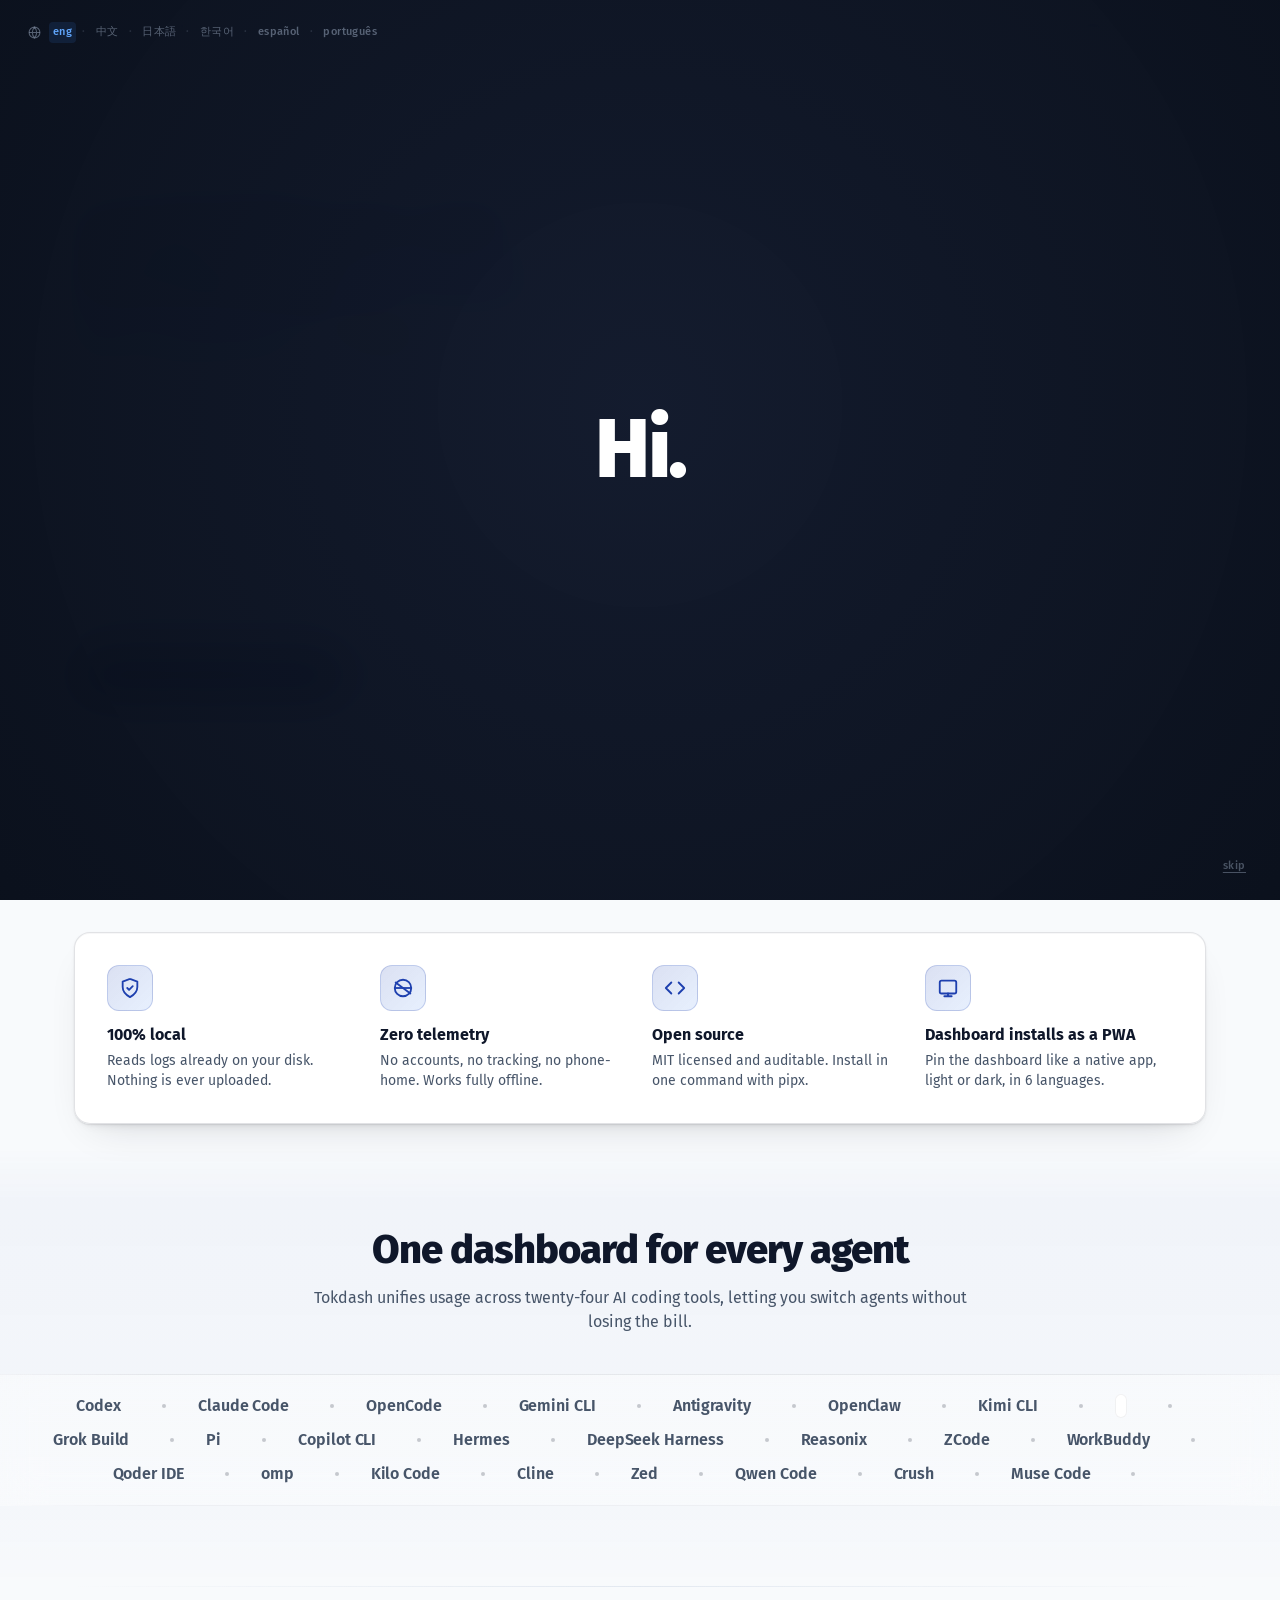
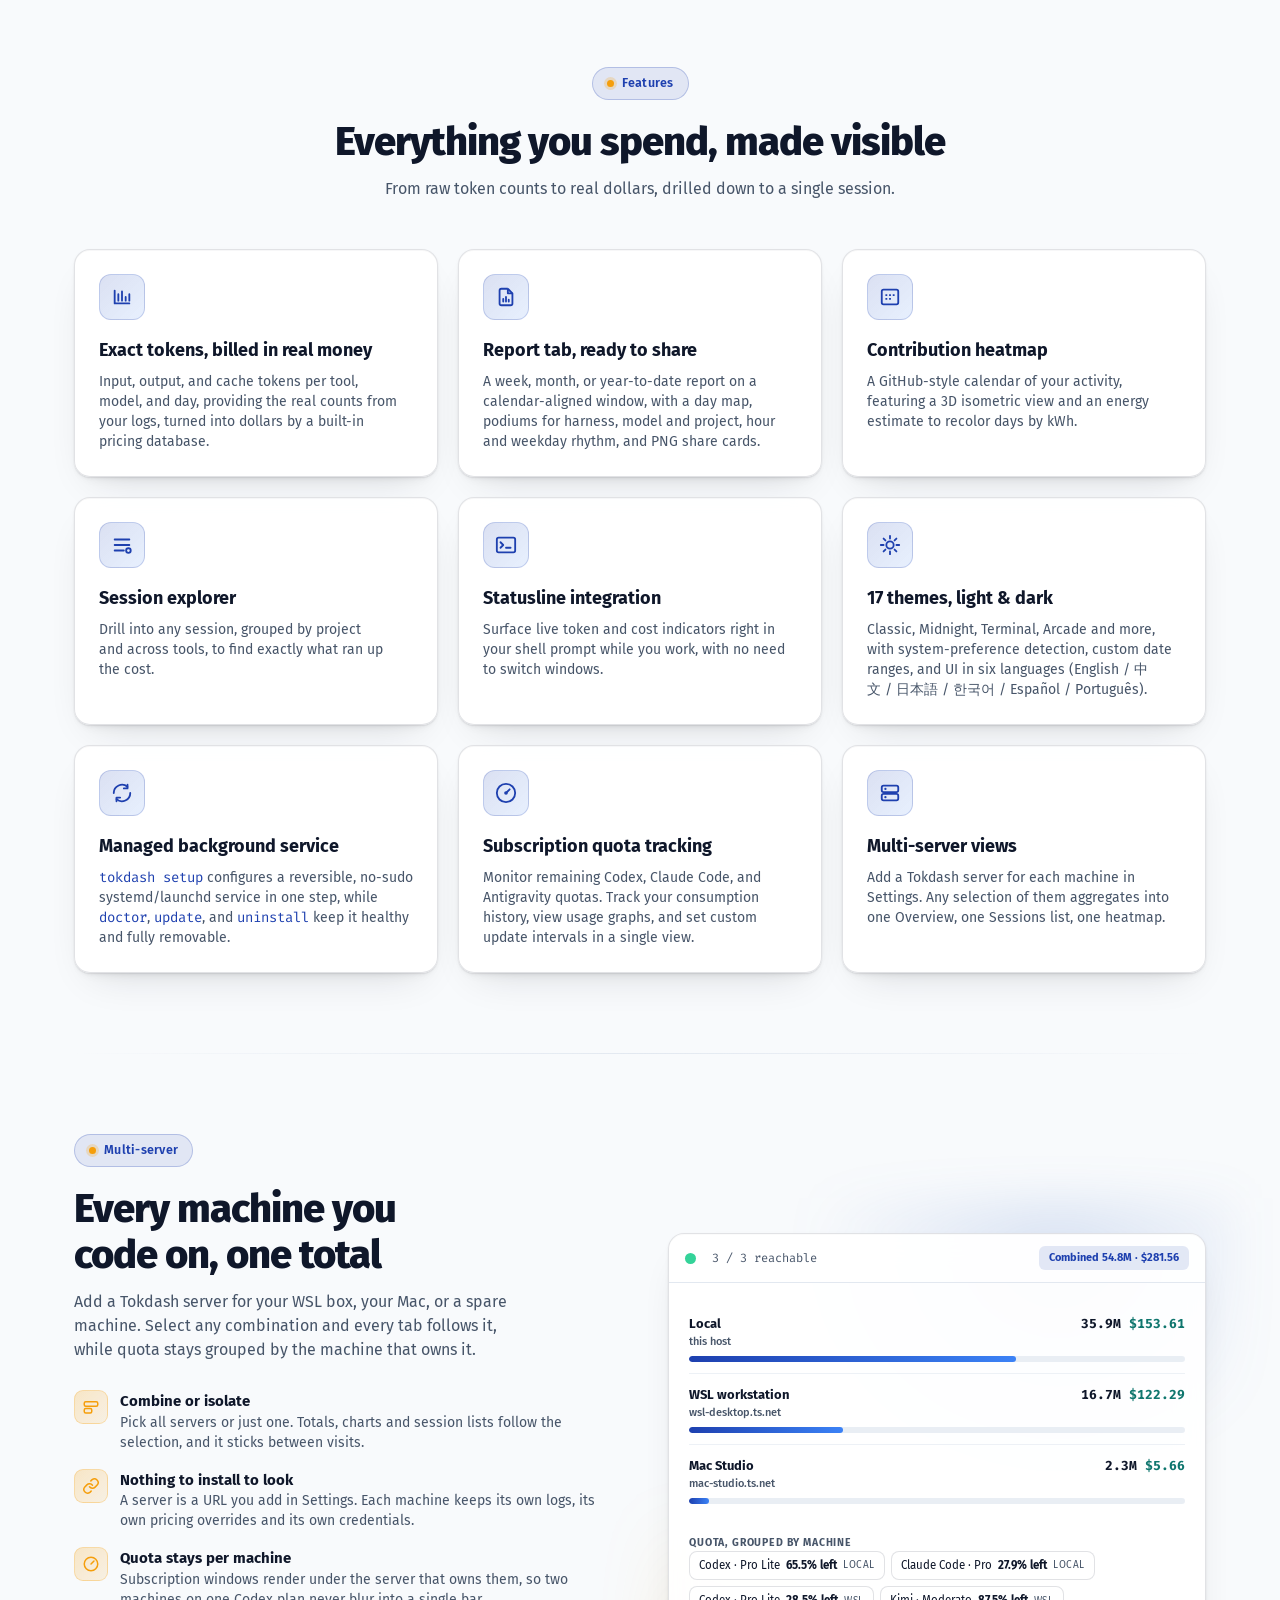
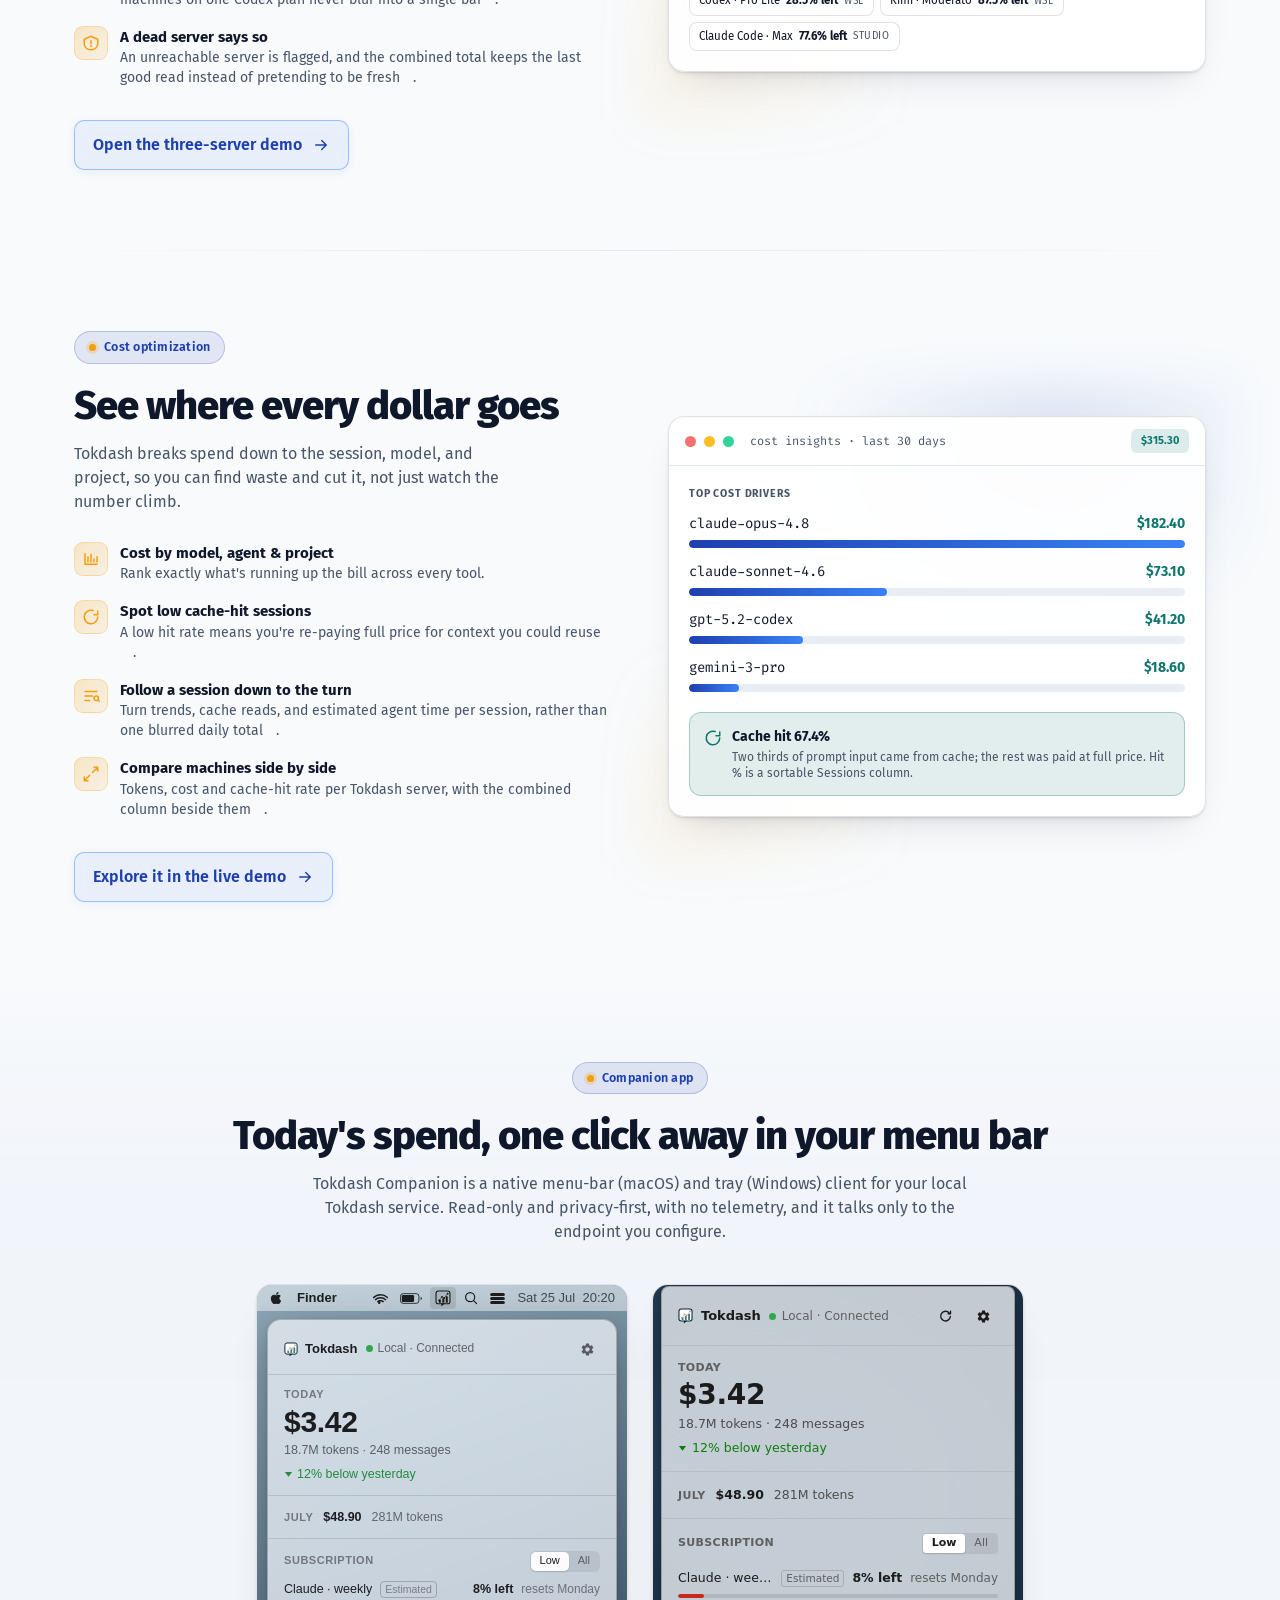
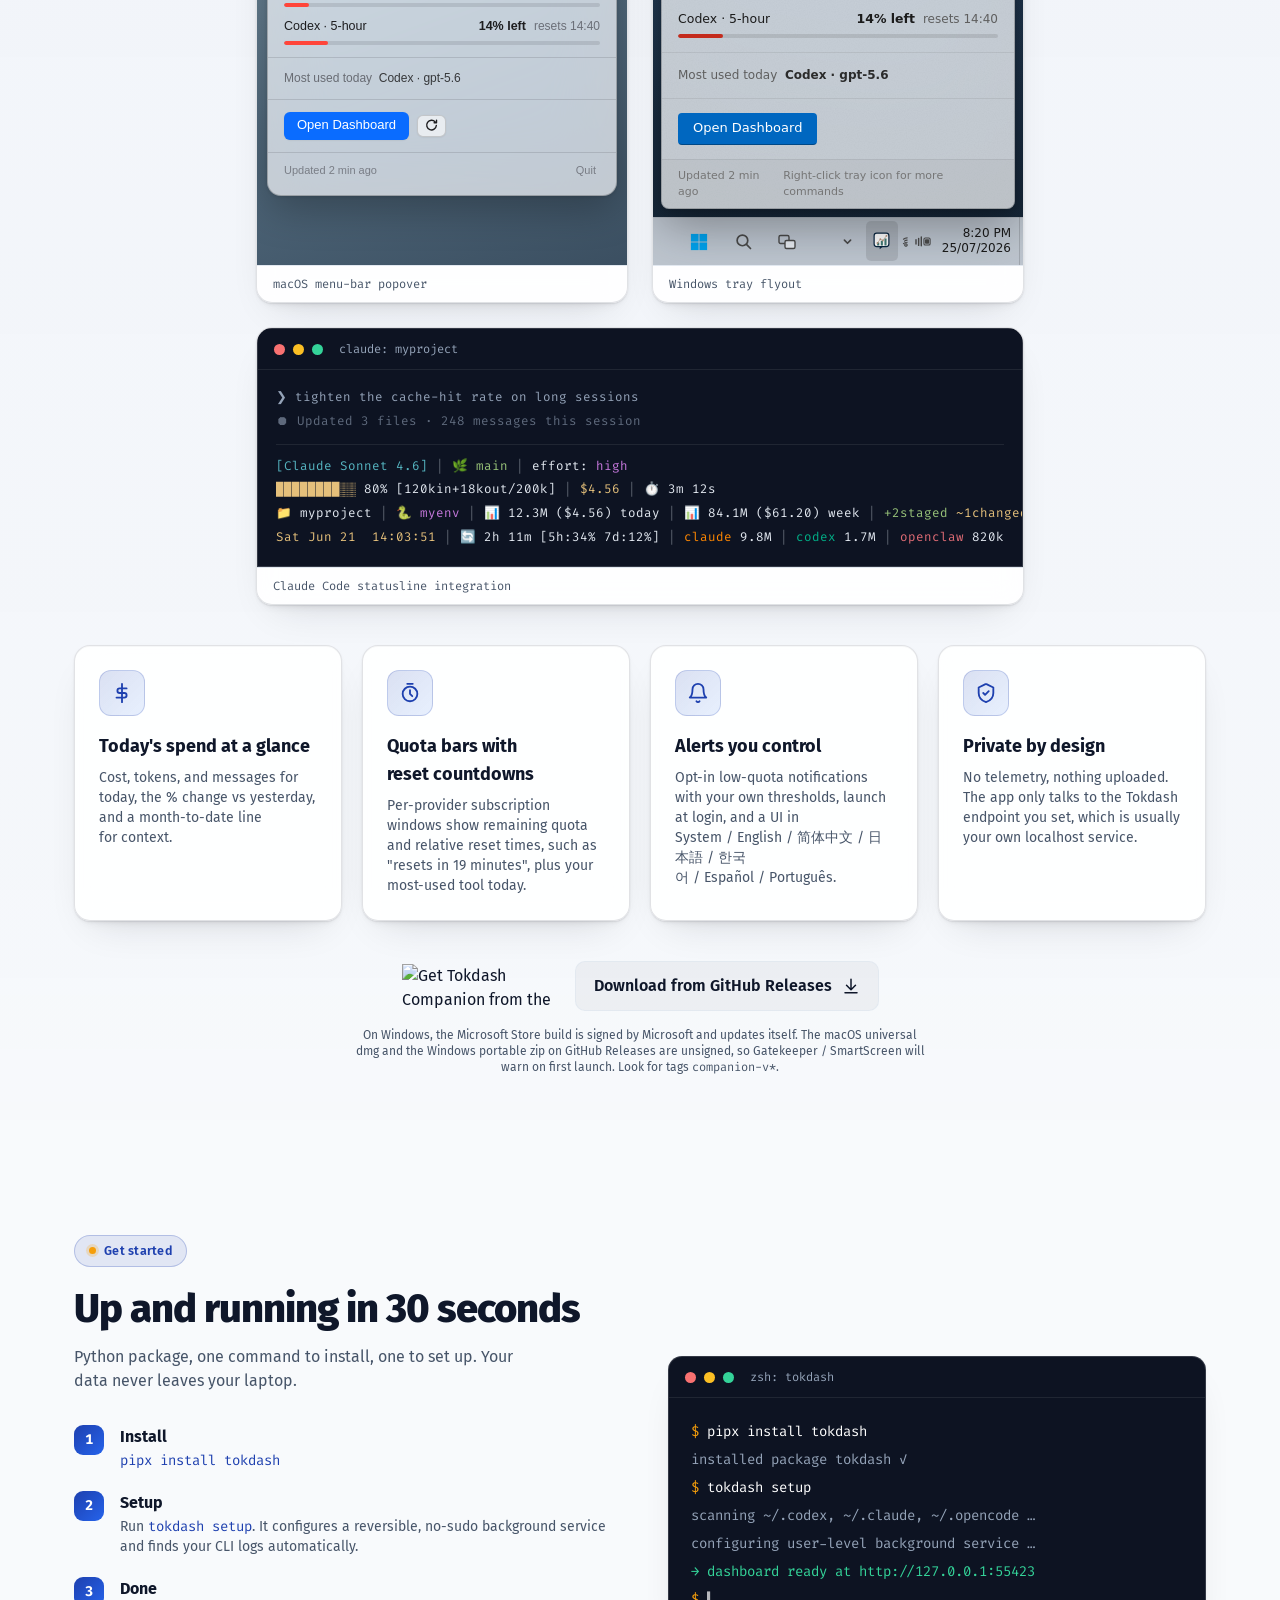
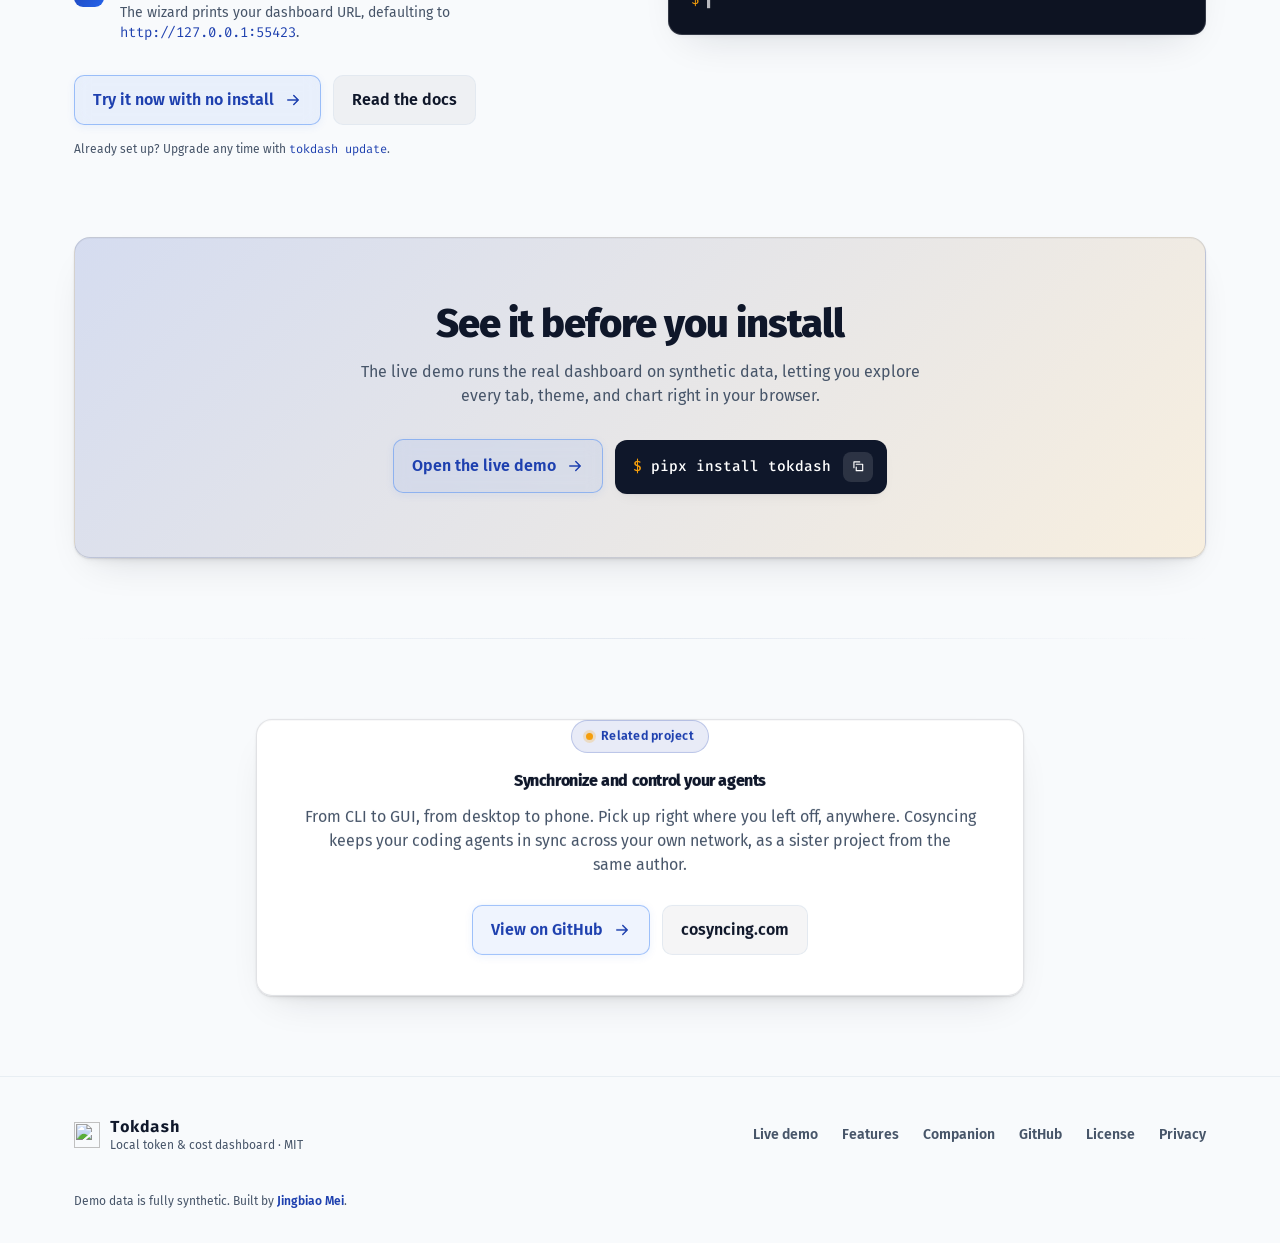
==== index.html @ 69ced354 "Show one Qoder in the tools ticker, not two The row listed Qoder IDE and Qoder CLI side by side, but" ====
<!DOCTYPE html>
<html lang="en">
<head>
  <meta charset="UTF-8" />
  <meta name="viewport" content="width=device-width, initial-scale=1.0" />
  <meta name="theme-color" content="#1E40AF" />

  <!-- Google tag (gtag.js) -->
  <script async src="https://www.googletagmanager.com/gtag/js?id=G-SMJYP7ZVL7"></script>
  <script>
    window.dataLayer = window.dataLayer || [];
    function gtag(){dataLayer.push(arguments);}
    gtag('js', new Date());
    gtag('config', 'G-SMJYP7ZVL7');
  </script>

  <title>Tokdash: Local token &amp; cost dashboard for AI coding tools</title>
  <meta name="description" content="Tokdash is an open-source, local-first dashboard that shows exactly how many tokens you burn, and what they cost, across Codex, Claude Code, OpenCode, Gemini CLI and more. Runs on your machine. Nothing is uploaded." />

  <link rel="icon" href="/static/icons/icon-192.png" sizes="192x192" />
  <link rel="apple-touch-icon" href="/static/icons/icon-192.png" />
  <link rel="manifest" href="/manifest.webmanifest" />
  <link rel="canonical" href="https://tokdash.github.io/" />

  <!-- Open Graph & Social Cards -->
  <meta property="og:type" content="website" />
  <meta property="og:title" content="Tokdash: Local token &amp; cost dashboard for AI coding tools" />
  <meta property="og:description" content="See every token and dollar your AI coding agents spend. 100% local, open source, MIT." />
  <meta property="og:url" content="https://tokdash.github.io/" />
  <meta property="og:image" content="https://tokdash.github.io/static/icons/icon-512.png" />
  <meta name="twitter:card" content="summary_large_image" />
  <meta name="twitter:title" content="Tokdash: Local token &amp; cost dashboard for AI coding tools" />
  <meta name="twitter:description" content="See every token and dollar your AI coding agents spend. 100% local, open source, MIT." />
  <meta name="twitter:image" content="https://tokdash.github.io/static/icons/icon-512.png" />

  <!-- Structured Data -->
  <script type="application/ld+json">
  {
    "@context": "https://schema.org",
    "@type": "SoftwareApplication",
    "name": "Tokdash",
    "applicationCategory": "DeveloperApplication",
    "operatingSystem": "Linux, macOS, Windows",
    "offers": { "@type": "Offer", "price": "0", "priceCurrency": "USD" },
    "description": "Local token and cost intelligence dashboard for AI coding tools."
  }
  </script>

  <!-- Fonts (Design System: Fira Code / Fira Sans) -->
  <link rel="preconnect" href="https://fonts.googleapis.com" />
  <link rel="preconnect" href="https://fonts.gstatic.com" crossorigin />
  <link href="https://fonts.googleapis.com/css2?family=Fira+Code:wght@400;500;600;700&family=Fira+Sans:wght@300;400;500;600;700;800&display=swap" rel="stylesheet" />

  <!-- Tailwind: prebuilt static CSS so layout works with JS disabled/blocked.
       Regenerate after class changes: see README ("Rebuilding the landing CSS"). -->
  <link rel="stylesheet" href="/static/landing.css" />
  <script src="/static/anime.min.js"></script>

  <!-- Avoid theme and lander flash: set classes before paint -->
  <script>
    (function () {
      // Mark the document as JS-capable up front: reveal animations are opt-in
      // via html.js, so content stays visible when JS is disabled or blocked.
      document.documentElement.classList.add('js');
      try {
        var saved = localStorage.getItem('tokdash-site-theme');
        var dark = saved ? saved === 'dark'
          : (window.matchMedia && window.matchMedia('(prefers-color-scheme: dark)').matches);
        if (dark) document.documentElement.classList.add('dark');
        // The intro is for a first visit, so "seen" lives in localStorage and
        // outlasts the tab. ?intro brings it back, for anyone who wants it again.
        var landerSeen = localStorage.getItem('tokdash_lander_seen') && !/[?&]intro\b/.test(location.search);
        var reducedMotion = window.matchMedia && window.matchMedia('(prefers-reduced-motion: reduce)').matches;
        if (landerSeen || reducedMotion) document.documentElement.classList.add('lander-skipped');
      } catch (e) {}
    })();
  </script>

  <link rel="stylesheet" href="/static/landing/base.css" />
  <link rel="stylesheet" href="/static/landing/components.css" />
  <link rel="stylesheet" href="/static/landing/sections.css" />
  <link rel="stylesheet" href="/static/landing/motion.css" />
  <link rel="stylesheet" href="/static/landing/companion.css" />
  <link rel="stylesheet" href="/static/landing/lander.css" />
</head>

<body>
  <!-- Ambient moving lines and dots background canvas -->
  <canvas id="ambientNetworkCanvas" style="position:fixed;top:0;left:0;width:100%;height:100%;pointer-events:none;z-index:-1;" aria-hidden="true"></canvas>

  <!-- ============ LANDER INTRO SEQUENCE (Anime.js) ============ -->
  <div id="landerOverlay" class="lander-overlay" aria-label="Welcome to Tokdash" role="dialog" aria-modal="true">
    <!-- Top-Left: Borderless Language Indicators & Switcher -->
    <div id="landerLangWrap" class="lander-lang-wrap">
      <button id="landerLangBtn" class="lander-lang-btn" type="button" aria-haspopup="dialog" aria-expanded="false" title="Switch language">
        <svg width="13" height="13" viewBox="0 0 24 24" fill="none" stroke="currentColor" stroke-width="2" aria-hidden="true"><circle cx="12" cy="12" r="10"/><path d="M2 12h20M12 2a15.3 15.3 0 0 1 4 10 15.3 15.3 0 0 1-4 10 15.3 15.3 0 0 1-4-10 15.3 15.3 0 0 1 4-10z"/></svg>
        <span class="lander-lang-tokens">
          <span class="lt" data-lang="en">eng</span><span class="lander-lang-sep">·</span>
          <span class="lt" data-lang="zh">中文</span><span class="lander-lang-sep">·</span>
          <span class="lt" data-lang="ja">日本語</span><span class="lander-lang-sep">·</span>
          <span class="lt" data-lang="ko">한국어</span><span class="lander-lang-sep">·</span>
          <span class="lt" data-lang="es">español</span><span class="lander-lang-sep">·</span>
          <span class="lt" data-lang="pt">português</span>
        </span>
      </button>
    </div>

    <!-- Language Selector Modal (Pop-up upon click) -->
    <div id="landerLangModal" class="lander-lang-modal" style="display:none;" aria-modal="true" role="dialog">
      <div class="lander-lang-dialog" id="landerLangDialog">
        <div class="lander-lang-head">
          <h3>Select Language</h3>
          <button id="landerLangClose" type="button" class="lander-lang-close" aria-label="Close language selector">&times;</button>
        </div>
        <div class="lander-lang-grid">
          <button type="button" class="lander-lang-opt" data-lang="en"><span>🇺🇸</span> <span>English</span></button>
          <button type="button" class="lander-lang-opt" data-lang="zh"><span>🇨🇳</span> <span>中文</span></button>
          <button type="button" class="lander-lang-opt" data-lang="ja"><span>🇯🇵</span> <span>日本語</span></button>
          <button type="button" class="lander-lang-opt" data-lang="ko"><span>🇰🇷</span> <span>한국어</span></button>
          <button type="button" class="lander-lang-opt" data-lang="es"><span>🇪🇸</span> <span>Español</span></button>
          <button type="button" class="lander-lang-opt" data-lang="pt"><span>🇧🇷</span> <span>Português</span></button>
        </div>
      </div>
    </div>

    <!-- Bottom-Right: Underlined borderless skip button -->
    <button id="landerSkipBtn" class="lander-skip-btn" type="button" aria-label="Skip introduction">skip</button>

    <!-- Stage 1 & 2: Centered "Hi." with flexbox wrapper -->
    <div id="landerHiWrap" class="lander-hi-wrap">
      <div id="landerHi" class="lander-hi" aria-hidden="true">Hi.</div>
    </div>

    <!-- Gliding typing cursor -->
    <div id="landerCursor" class="lander-cursor" aria-hidden="true"></div>

    <!-- Center Narrative Stage -->
    <div id="landerStage" class="lander-stage" data-lenis-prevent>
      <!-- Stage 3: What is Tokdash? Heading -->
      <div id="landerQueryWrap" class="lander-query-wrap">
        <h2 id="landerQuery" class="lander-query">What is Tokdash?</h2>
      </div>

      <!-- Stage 4: Detailed Description with Morphable Word Spans (Line-by-Line) -->
      <div id="landerDesc" class="lander-desc">
        <div class="lander-desc-line" id="descLine1">
          <span class="m-word" data-w="tokdash" data-target="hero-sub">Tokdash</span>
          <span class="m-word" data-w="is">is</span>
          <span class="m-word" data-w="a">a</span>
          <span class="m-word" data-w="token" data-target="hero-h1">token</span>
          <span class="m-word" data-w="and" data-target="hero-h1">and</span>
          <span class="m-word" data-w="cost" data-target="hero-h1">cost</span>
          <span class="m-word" data-w="tracker">tracker</span>
          <span class="m-word" data-w="dashboard" data-target="hero-h1">dashboard,</span>
          <span class="m-word" data-w="that">that</span>
          <span class="m-word" data-w="reads" data-target="hero-sub">reads</span>
          <span class="m-word" data-w="the" data-target="hero-sub">the</span>
          <span class="m-word" data-w="logs" data-target="hero-sub">logs</span>
        </div>
        <div class="lander-desc-line" id="descLine2">
          <span class="m-word" data-w="already" data-target="hero-sub">already</span>
          <span class="m-word" data-w="present">present</span>
          <span class="m-word" data-w="in">in</span>
          <span class="m-word" data-w="your" data-target="hero-h1">your</span>
          <span class="m-word" data-w="machine" data-target="hero-sub">machine</span>
          <span class="m-word" data-w="and" data-target="hero-sub">and</span>
          <span class="m-word" data-w="shows" data-target="hero-sub">shows</span>
          <span class="m-word" data-w="you">you</span>
          <span class="m-word" data-w="exactly">exactly</span>
          <span class="m-word" data-w="where">where</span>
          <span class="m-word" data-w="your" data-target="hero-h1">your</span>
          <span class="m-word" data-w="tokens" data-target="hero-sub">tokens</span>
          <span class="m-word" data-w="go">go</span>
        </div>
        <div class="lander-desc-line" id="descLine3">
          <span class="m-word" data-w="and" data-target="hero-sub">and</span>
          <span class="m-word" data-w="how">how</span>
          <span class="m-word" data-w="much">much</span>
          <span class="m-word" data-w="you" data-target="hero-sub">you</span>
          <span class="m-word" data-w="burn" data-target="hero-sub">burn,</span>
          <span class="m-word" data-w="what" data-target="hero-sub">what</span>
          <span class="m-word" data-w="they" data-target="hero-sub">they</span>
          <span class="m-word" data-w="cost" data-target="hero-sub">cost,</span>
          <span class="m-word" data-w="no" data-target="hero-sub">no</span>
          <span class="m-word" data-w="account" data-target="hero-sub">account,</span>
          <span class="m-word" data-w="no" data-target="hero-sub">no</span>
          <span class="m-word" data-w="telemetry" data-target="hero-sub">telemetry</span>
          <span class="m-word" data-w="and" data-target="hero-sub">and</span>
          <span class="m-word" data-w="no">no</span>
          <span class="m-word" data-w="upload" data-target="hero-sub">upload.</span>

        </div>
      </div>

      <!-- Stage 6: Circular Feature Pill Boxes -->
      <div id="landerChipsGrid" class="lander-chips-grid">
        <div class="lander-story-chip">
          <span class="chip-dot"></span>
          <span>Twenty-four agents, one dashboard</span>
        </div>
        <div class="lander-story-chip">
          <span class="chip-dot"></span>
          <span>Local-first &amp; 100% private</span>
        </div>
        <div class="lander-story-chip">
          <span class="chip-dot"></span>
          <span>Open source &amp; MIT licensed</span>
        </div>
        <div class="lander-story-chip">
          <span class="chip-dot"></span>
          <span>Zero telemetry &middot; Nothing leaves your PC</span>
        </div>
        <div class="lander-story-chip">
          <span class="chip-dot"></span>
          <span>Reads logs already on disk</span>
        </div>
        <div class="lander-story-chip">
          <span class="chip-dot"></span>
          <span>Real-time cost &amp; cache tracking</span>
        </div>
      </div>

      <!-- Stage 7: "Explore" Button -->
      <div id="landerExploreWrap" class="lander-explore-wrap">
        <button id="landerExploreBtn" class="btn btn-primary lander-explore-btn" type="button">
          <span>Explore Tokdash</span>
          <svg width="18" height="18" viewBox="0 0 24 24" fill="none" aria-hidden="true"><path d="M5 12h14M13 6l6 6-6 6" stroke="currentColor" stroke-width="2" stroke-linecap="round" stroke-linejoin="round"/></svg>
        </button>
      </div>
    </div>

    <!-- Liquid Glass Transition Burst Lens -->
    <div id="landerGlassLens" class="lander-glass-lens" aria-hidden="true"></div>
  </div>

  <!-- ============ NAV ============ -->
  <header class="site-nav">
    <div class="max-w-[1180px] mx-auto px-4 sm:px-6 h-16 flex items-center justify-between gap-4">
      <a href="/" class="flex items-center gap-2.5 shrink-0" id="brandLogoLink">
        <img src="/static/icons/logo.png" alt="Tokdash logo" width="32" height="32" style="width:32px;height:32px;object-fit:contain;" />
        <span class="mono text-lg font-extrabold tracking-tight">Tokdash</span>
      </a>

      <nav class="hidden md:flex items-center gap-1" aria-label="Primary">
        <a href="#features" class="nav-link" data-i18n="nav.features">Features</a>
        <a href="#tools" class="nav-link" data-i18n="nav.tools">Tools</a>
        <a href="#privacy" class="nav-link" data-i18n="nav.privacy">Privacy</a>
        <a href="#companion" class="nav-link" data-i18n="nav.companion">Companion</a>
        <a href="#install" class="nav-link" data-i18n="nav.install">Install</a>
        <a href="/demo/" class="nav-link" data-i18n="nav.demo">Demo</a>
      </nav>

      <div class="flex items-center gap-2">
        <select id="langToggle" class="btn btn-ghost" style="min-height:40px;padding:8px 12px;font-size:13px;font-weight:700;" aria-label="Language">
          <option value="system" data-i18n="langSystem">System</option>
          <option value="en">English</option>
          <option value="zh">中文</option>
          <option value="ja">日本語</option>
          <option value="ko">한국어</option>
          <option value="es">Español</option>
          <option value="pt">Português</option>
        </select>
        <button id="themeToggle" class="btn btn-ghost" style="min-height:40px;padding:8px 10px;" aria-label="Toggle dark mode">
          <svg id="themeSvg" width="18" height="18" viewBox="0 0 24 24" fill="none" aria-hidden="true" style="overflow:visible;">
            <g class="theme-rays" stroke="currentColor" stroke-width="2" stroke-linecap="round" style="transform-origin:12px 12px;opacity:0;">
              <line x1="12" y1="1" x2="12" y2="3"/>
              <line x1="12" y1="21" x2="12" y2="23"/>
              <line x1="4.22" y1="4.22" x2="5.64" y2="5.64"/>
              <line x1="18.36" y1="18.36" x2="19.78" y2="19.78"/>
              <line x1="1" y1="12" x2="3" y2="12"/>
              <line x1="21" y1="12" x2="23" y2="12"/>
              <line x1="4.22" y1="19.78" x2="5.64" y2="18.36"/>
              <line x1="18.36" y1="5.64" x2="19.78" y2="4.22"/>
            </g>
            <path class="theme-body" stroke="currentColor" stroke-width="2" stroke-linecap="round" stroke-linejoin="round" fill="none" style="transform-origin:12px 12px;" d="M 21 12.8 A 9 9 0 1 1 11.2 3 A 7 7 0 0 0 21 12.8 Z"/>
          </svg>
        </button>
        <a id="ghStar" href="https://github.com/JingbiaoMei/Tokdash" target="_blank" rel="noopener noreferrer" class="btn btn-ghost gh-star" style="min-height:40px;padding:8px 14px;font-size:14px;" aria-label="Star Tokdash on GitHub">
          <svg width="18" height="18" viewBox="0 0 24 24" fill="currentColor" aria-hidden="true"><path d="M12 .5C5.73.5.5 5.73.5 12a11.5 11.5 0 0 0 7.86 10.92c.58.1.79-.25.79-.56v-2c-3.2.7-3.88-1.54-3.88-1.54-.53-1.34-1.3-1.7-1.3-1.7-1.06-.72.08-.71.08-.71 1.17.08 1.79 1.2 1.79 1.2 1.04 1.79 2.73 1.27 3.4.97.1-.75.41-1.27.74-1.56-2.56-.29-5.26-1.28-5.26-5.71 0-1.26.45-2.3 1.19-3.11-.12-.29-.52-1.46.11-3.05 0 0 .97-.31 3.18 1.19a11 11 0 0 1 5.79 0c2.2-1.5 3.17-1.19 3.17-1.19.63 1.59.23 2.76.11 3.05.74.81 1.19 1.85 1.19 3.11 0 4.44-2.7 5.42-5.27 5.7.42.37.8 1.1.8 2.22v3.29c0 .31.21.67.8.56A11.5 11.5 0 0 0 23.5 12C23.5 5.73 18.27.5 12 .5z"/></svg>
          <svg class="gh-starglyph" width="16" height="16" viewBox="0 0 24 24" fill="var(--color-cta)" aria-hidden="true"><path d="M12 17.27 18.18 21l-1.64-7.03L22 9.24l-7.19-.61L12 2 9.19 8.63 2 9.24l5.46 4.73L5.82 21z"/></svg>
          <span class="hidden sm:inline">Star</span>
          <span id="ghStarCount" class="gh-count" hidden></span>
        </a>
      </div>
      <div class="nav-progress" aria-hidden="true"><i></i></div>
    </div>
  </header>

  <main id="top">
    <!-- ============ HERO ============ -->
    <section class="max-w-[1180px] mx-auto px-4 sm:px-6 pt-14 pb-10 lg:pt-20 lg:pb-16">
      <div class="grid lg:grid-cols-2 gap-12 lg:gap-10 items-center">
        <!-- Copy -->
        <div>
          <span class="chip reveal" data-i18n="hero.eyebrow" id="heroEyebrow"><span class="dot"></span> Open source · Local-first · MIT</span>

          <h1 id="heroHeading" class="reveal text-[2.4rem] leading-[1.08] sm:text-5xl lg:text-[3.4rem] font-extrabold tracking-tight mt-5" data-i18n="hero.h1">
            Local token &amp; cost dashboard <span class="grad-text">for your AI coding tools</span>
          </h1>

          <p id="heroParagraph" class="reveal text-base sm:text-lg text-muted mt-5 max-w-xl" data-i18n="hero.sub">
            Tokdash reads the logs already on your machine and shows exactly how many tokens you burn, and what they
            cost, across twenty-four coding agents. Add the rest of your machines as servers and read them as one
            total. No account, no upload, no telemetry.
          </p>

          <div class="reveal flex flex-wrap items-center gap-2.5 mt-5" aria-label="Tokdash at a glance">
            <span class="chip" data-i18n="hero.tag1" id="heroTag1"><span class="dot"></span> Twenty-four agents, one dashboard</span>
            <span class="chip" data-i18n="hero.tag2">WSL, macOS and Linux servers, combined</span>
          </div>

          <div class="reveal flex flex-wrap items-center gap-3 mt-8">
            <button class="cmd" data-cmd="pipx install tokdash" aria-label="Copy: pipx install tokdash">
              <span><span class="prompt">$</span>&nbsp;pipx install tokdash</span>
              <span class="copy-ic" aria-hidden="true">
                <svg id="copyGlyph" class="copy-glyph" width="14" height="14" viewBox="0 0 24 24" fill="none" style="overflow:visible;">
                  <path class="copy-back" d="M 5 15 L 5 5 L 16 5" stroke="currentColor" stroke-width="2" stroke-linecap="round" stroke-linejoin="round"/>
                  <path class="copy-front" d="M 9 9 L 20 9 L 20 20 L 9 20 L 9 9" stroke="currentColor" stroke-width="2" stroke-linecap="round" stroke-linejoin="round"/>
                </svg>
              </span>
            </button>
            <a href="/demo/" class="btn btn-primary">
              <span data-i18n="hero.cta_demo">View live demo</span>
              <svg class="svg-drawable" width="18" height="18" viewBox="0 0 24 24" fill="none" aria-hidden="true"><path d="M5 12h14M13 6l6 6-6 6" stroke="currentColor" stroke-width="2" stroke-linecap="round" stroke-linejoin="round"/></svg>
            </a>
          </div>

          <!-- Proof strip: only claims the product can actually back up. The
               figure lives *inside* the translated string, so word order and
               counters stay natural in all six languages. -->
          <div class="proof reveal" aria-label="Tokdash at a glance">
            <span class="proof-item">
              <span class="tick" aria-hidden="true"><svg width="12" height="12" viewBox="0 0 24 24" fill="none"><path d="m5 13 4 4L19 7" stroke="currentColor" stroke-width="3.2" stroke-linecap="round" stroke-linejoin="round"/></svg></span>
              <span data-i18n="hero.proof1"><b>24</b> coding agents</span>
            </span>
            <span class="proof-item">
              <span class="tick" aria-hidden="true"><svg width="12" height="12" viewBox="0 0 24 24" fill="none"><path d="m5 13 4 4L19 7" stroke="currentColor" stroke-width="3.2" stroke-linecap="round" stroke-linejoin="round"/></svg></span>
              <span data-i18n="hero.proof2"><b>6</b> UI languages</span>
            </span>
            <span class="proof-item">
              <span class="tick" aria-hidden="true"><svg width="12" height="12" viewBox="0 0 24 24" fill="none"><path d="m5 13 4 4L19 7" stroke="currentColor" stroke-width="3.2" stroke-linecap="round" stroke-linejoin="round"/></svg></span>
              <span data-i18n="hero.proof3"><b>17</b> themes</span>
            </span>
          </div>

          <!-- Fades out on the first real scroll, once the reader commits. -->
          <div class="scroll-hint reveal" aria-hidden="true">
            <span class="scroll-hint-mouse"><i></i></span>
            <span class="scroll-hint-text" data-i18n="hero.scroll">Scroll</span>
          </div>
        </div>

        <!-- Preview mini-dashboard -->
        <div class="reveal preview-wrap preview-dash">
          <div class="surface surface-static overflow-hidden" aria-hidden="true">
            <div class="preview-topbar">
              <span class="dot-r" style="background:#F87171;"></span>
              <span class="dot-r" style="background:#FBBF24;"></span>
              <span class="dot-r" style="background:#34D399;"></span>
              <span class="mono text-xs text-muted ml-2 pv-text" id="pvClock">tokdash · localhost:55423</span>
              <span class="ml-auto text-[11px] font-bold px-2.5 py-1 rounded-md pv-text" style="background:color-mix(in srgb, var(--color-primary) 12%, transparent); color:var(--color-primary);">Last 4 Weeks</span>
            </div>

            <div class="p-4 sm:p-5">
              <!-- KPIs -->
              <div class="grid grid-cols-2 gap-3 kpi-stage">
                <div class="kpi kpi-in">
                  <div class="kpi-label">Total Tokens</div>
                  <div class="kpi-val" style="color:var(--color-primary);">48.2M</div>
                  <div class="text-[11px] font-semibold mt-1 pv-text" style="color:var(--color-cost);">▲ 12.4% vs prev</div>
                </div>
                <div class="kpi kpi-in">
                  <div class="kpi-label">Total Cost</div>
                  <div class="kpi-val" style="color:var(--color-cost);">$312.40</div>
                  <div class="text-[11px] font-semibold mt-1 text-muted pv-text">$11.16 / day avg</div>
                </div>
                <div class="kpi kpi-in">
                  <div class="kpi-label">Messages</div>
                  <div class="kpi-val">5,847</div>
                  <div class="text-[11px] font-semibold mt-1 text-muted pv-text">212 sessions</div>
                </div>
                <div class="kpi kpi-in">
                  <div class="kpi-label">Cache Hit</div>
                  <div class="kpi-val" style="color:var(--color-cta);">73%</div>
                  <div class="text-[11px] font-semibold mt-1 text-muted pv-text">34.1M cached</div>
                </div>
              </div>

              <!-- Heatmap -->
              <div class="kpi mt-3" style="padding:16px;">
                <div class="flex items-center justify-between mb-3">
                  <div class="kpi-label">Daily Activity</div>
                  <div class="text-[11px] text-muted mono"><span class="pv-text">Less</span> <span id="legend"></span> <span class="pv-text">More</span></div>
                </div>
                <div id="miniHeat" class="mini-heat"></div>
              </div>
            </div>
          </div>
        </div>
      </div>
    </section>

    <!-- ============ TRUST / LOGOS ============ -->
    <section id="privacy" class="max-w-[1180px] mx-auto px-4 sm:px-6 py-6">
      <div class="surface surface-static p-6 sm:p-8">
        <div class="grid sm:grid-cols-2 lg:grid-cols-4 gap-6">
          <div class="reveal">
            <div class="feature-icon mb-3"><svg width="22" height="22" viewBox="0 0 24 24" fill="none"><path d="M12 2 4 5v6c0 5 3.4 8.5 8 11 4.6-2.5 8-6 8-11V5l-8-3z" stroke="currentColor" stroke-width="2" stroke-linejoin="round"/><path d="m9 12 2 2 4-4" stroke="currentColor" stroke-width="2" stroke-linecap="round" stroke-linejoin="round"/></svg></div>
            <h3 class="font-bold" data-i18n="trust.local.h">100% local</h3>
            <p class="text-sm text-muted mt-1" data-i18n="trust.local.p">Reads logs already on your disk. Nothing is ever uploaded.</p>
          </div>
          <div class="reveal">
            <div class="feature-icon mb-3"><svg width="22" height="22" viewBox="0 0 24 24" fill="none"><path d="M3 12a9 9 0 0 1 18 0M3 12a9 9 0 0 0 18 0" stroke="currentColor" stroke-width="2"/><path d="M3 12h18" stroke="currentColor" stroke-width="2"/><path d="M4 6l16 12" stroke="currentColor" stroke-width="2" stroke-linecap="round"/></svg></div>
            <h3 class="font-bold" data-i18n="trust.telemetry.h">Zero telemetry</h3>
            <p class="text-sm text-muted mt-1" data-i18n="trust.telemetry.p">No accounts, no tracking, no phone-home. Works fully offline.</p>
          </div>
          <div class="reveal">
            <div class="feature-icon mb-3"><svg width="22" height="22" viewBox="0 0 24 24" fill="none"><path d="M16 18l6-6-6-6M8 6l-6 6 6 6" stroke="currentColor" stroke-width="2" stroke-linecap="round" stroke-linejoin="round"/></svg></div>
            <h3 class="font-bold" data-i18n="trust.oss.h">Open source</h3>
            <p class="text-sm text-muted mt-1" data-i18n="trust.oss.p">MIT licensed and auditable. Install in one command with pipx.</p>
          </div>
          <div class="reveal">
            <div class="feature-icon mb-3"><svg width="22" height="22" viewBox="0 0 24 24" fill="none"><rect x="3" y="4" width="18" height="14" rx="2" stroke="currentColor" stroke-width="2"/><path d="M8 21h8M12 18v3" stroke="currentColor" stroke-width="2" stroke-linecap="round"/></svg></div>
            <h3 class="font-bold" data-i18n="trust.pwa.h">Dashboard installs as a PWA</h3>
            <p class="text-sm text-muted mt-1" data-i18n="trust.pwa.p">Pin the dashboard like a native app, light or dark, in 6 languages.</p>
          </div>
        </div>
      </div>
    </section>

    <!-- ============ SUPPORTED TOOLS ============ -->
    <section id="tools" class="band max-w-[1180px] mx-auto px-4 sm:px-6 py-14 lg:py-20">
      <div class="text-center max-w-2xl mx-auto reveal">
        <h2 class="sec-title font-extrabold tracking-tight" data-i18n="tools.h">One dashboard for every agent</h2>
        <p class="text-muted mt-3" data-i18n="tools.sub">Tokdash unifies usage across twenty-four AI coding tools, letting you switch agents without losing the bill.</p>
      </div>

      <!-- The supported tools as one row of marks and names, drifting
           slowly across the full width of the window. Each name keeps
           its own logo, so the row still reads as the set of tools it
           replaced rather than as a list of words.

           The row carries two identical copies of the list so the end
           of one run is the start of the next, with no seam and no
           jump. The second copy is hidden from screen readers and out
           of the tab order, so the names are read once and reached
           once. The logos carry no alt text: a name sits beside every
           one of them, so announcing the mark as well would say each
           tool twice. -->
      <div class="ticker reveal">
        <div class="tick-row">
          <div class="tick-track">
          <a class="tick-item" href="https://openai.com/codex/" target="_blank" rel="noopener"><img class="tick-logo" src="/static/icons/agents/codex.png" alt="" loading="lazy" onerror="this.style.display='none'"><span>Codex</span></a>
          <a class="tick-item" href="https://www.claude.com/product/claude-code" target="_blank" rel="noopener"><img class="tick-logo" src="/static/icons/agents/claude.svg" alt="" loading="lazy" onerror="this.style.display='none'"><span>Claude Code</span></a>
          <a class="tick-item" href="https://opencode.ai/" target="_blank" rel="noopener"><img class="tick-logo" src="/static/icons/agents/opencode.png" alt="" loading="lazy" onerror="this.style.display='none'"><span>OpenCode</span></a>
          <a class="tick-item" href="https://github.com/google-gemini/gemini-cli" target="_blank" rel="noopener"><img class="tick-logo" src="/static/icons/agents/gemini.svg" alt="" loading="lazy" onerror="this.style.display='none'"><span>Gemini CLI</span></a>
          <a class="tick-item" href="https://antigravity.google/" target="_blank" rel="noopener"><img class="tick-logo" src="/static/icons/agents/antigravity.png" alt="" loading="lazy" onerror="this.style.display='none'"><span>Antigravity</span></a>
          <a class="tick-item" href="https://openclaw.ai/" target="_blank" rel="noopener"><img class="tick-logo" src="/static/icons/agents/openclaw.png" alt="" loading="lazy" onerror="this.style.display='none'"><span>OpenClaw</span></a>
          <a class="tick-item" href="https://github.com/MoonshotAI/kimi-cli" target="_blank" rel="noopener"><img class="tick-logo" src="/static/icons/agents/kimi.png" alt="" loading="lazy" onerror="this.style.display='none'"><span>Kimi CLI</span></a>
          <a class="tick-item" href="https://mimo.xiaomi.com/coder" target="_blank" rel="noopener"><img class="tick-logo is-wordmark" src="/static/icons/agents/mimo.svg" alt="" loading="lazy" onerror="this.style.display=\'none\'"></a>
          <a class="tick-item" href="https://grok.com/build" target="_blank" rel="noopener"><img class="tick-logo" src="/static/icons/agents/grok.png" alt="" loading="lazy" onerror="this.style.display='none'"><span>Grok Build</span></a>
          <a class="tick-item" href="https://pi.dev/" target="_blank" rel="noopener"><img class="tick-logo" src="/static/icons/agents/pi.png" alt="" loading="lazy" onerror="this.style.display='none'"><span>Pi</span></a>
          <a class="tick-item" href="https://github.com/features/copilot" target="_blank" rel="noopener"><img class="tick-logo" src="/static/icons/agents/copilot.svg" alt="" loading="lazy" onerror="this.style.display='none'"><span>Copilot CLI</span></a>
          <a class="tick-item" href="https://hermes-agent.nousresearch.com/" target="_blank" rel="noopener"><img class="tick-logo" src="/static/icons/agents/hermes.png" alt="" loading="lazy" onerror="this.style.display='none'"><span>Hermes</span></a>
          <a class="tick-item" href="https://github.com/deepseek-ai/deepseek-harness" target="_blank" rel="noopener"><img class="tick-logo" src="/static/icons/agents/dsh.svg" alt="" loading="lazy" onerror="this.style.display='none'"><span>DeepSeek Harness</span></a>
          <a class="tick-item" href="https://reasonix.io/" target="_blank" rel="noopener"><img class="tick-logo" src="/static/icons/agents/reasonix.svg" alt="" loading="lazy" onerror="this.style.display='none'"><span>Reasonix</span></a>
          <a class="tick-item" href="https://zcode.z.ai/" target="_blank" rel="noopener"><img class="tick-logo" src="/static/icons/agents/zcode.png" alt="" loading="lazy" onerror="this.style.display='none'"><span>ZCode</span></a>
          <a class="tick-item" href="https://www.workbuddy.ai/" target="_blank" rel="noopener"><img class="tick-logo" src="/static/icons/agents/workbuddy.png" alt="" loading="lazy" onerror="this.style.display='none'"><span>WorkBuddy</span></a>
          <a class="tick-item" href="https://qoder.com/" target="_blank" rel="noopener"><img class="tick-logo" src="/static/icons/agents/qoder.png" alt="" loading="lazy" onerror="this.style.display='none'"><span>Qoder IDE</span></a>
          <a class="tick-item" href="https://omp.sh/" target="_blank" rel="noopener"><img class="tick-logo" src="/static/icons/agents/omp.png" alt="" loading="lazy" onerror="this.style.display='none'"><span>omp</span></a>
          <a class="tick-item" href="https://kilocode.ai/" target="_blank" rel="noopener"><img class="tick-logo" src="/static/icons/agents/kilocode.png" alt="" loading="lazy" onerror="this.style.display='none'"><span>Kilo Code</span></a>
          <a class="tick-item" href="https://cline.bot/" target="_blank" rel="noopener"><img class="tick-logo" src="/static/icons/agents/cline.png" alt="" loading="lazy" onerror="this.style.display='none'"><span>Cline</span></a>
          <a class="tick-item" href="https://zed.dev/" target="_blank" rel="noopener"><img class="tick-logo" src="/static/icons/agents/zed.svg" alt="" loading="lazy" onerror="this.style.display='none'"><span>Zed</span></a>
          <a class="tick-item" href="https://github.com/QwenLM/qwen-code" target="_blank" rel="noopener"><img class="tick-logo" src="/static/icons/agents/qwen_code.svg" alt="" loading="lazy" onerror="this.style.display='none'"><span>Qwen Code</span></a>
          <a class="tick-item" href="https://charm.land/crush" target="_blank" rel="noopener"><img class="tick-logo" src="/static/icons/agents/crush.png" alt="" loading="lazy" onerror="this.style.display='none'"><span>Crush</span></a>
          <a class="tick-item" href="https://dev.meta.ai/docs/muse-code" target="_blank" rel="noopener"><img class="tick-logo" src="/static/icons/agents/muse.svg" alt="" loading="lazy" onerror="this.style.display='none'"><span>Muse Code</span></a>
          <a class="tick-item" aria-hidden="true" tabindex="-1" href="https://openai.com/codex/" target="_blank" rel="noopener"><img class="tick-logo" src="/static/icons/agents/codex.png" alt="" loading="lazy" onerror="this.style.display='none'"><span>Codex</span></a>
          <a class="tick-item" aria-hidden="true" tabindex="-1" href="https://www.claude.com/product/claude-code" target="_blank" rel="noopener"><img class="tick-logo" src="/static/icons/agents/claude.svg" alt="" loading="lazy" onerror="this.style.display='none'"><span>Claude Code</span></a>
          <a class="tick-item" aria-hidden="true" tabindex="-1" href="https://opencode.ai/" target="_blank" rel="noopener"><img class="tick-logo" src="/static/icons/agents/opencode.png" alt="" loading="lazy" onerror="this.style.display='none'"><span>OpenCode</span></a>
          <a class="tick-item" aria-hidden="true" tabindex="-1" href="https://github.com/google-gemini/gemini-cli" target="_blank" rel="noopener"><img class="tick-logo" src="/static/icons/agents/gemini.svg" alt="" loading="lazy" onerror="this.style.display='none'"><span>Gemini CLI</span></a>
          <a class="tick-item" aria-hidden="true" tabindex="-1" href="https://antigravity.google/" target="_blank" rel="noopener"><img class="tick-logo" src="/static/icons/agents/antigravity.png" alt="" loading="lazy" onerror="this.style.display='none'"><span>Antigravity</span></a>
          <a class="tick-item" aria-hidden="true" tabindex="-1" href="https://openclaw.ai/" target="_blank" rel="noopener"><img class="tick-logo" src="/static/icons/agents/openclaw.png" alt="" loading="lazy" onerror="this.style.display='none'"><span>OpenClaw</span></a>
          <a class="tick-item" aria-hidden="true" tabindex="-1" href="https://github.com/MoonshotAI/kimi-cli" target="_blank" rel="noopener"><img class="tick-logo" src="/static/icons/agents/kimi.png" alt="" loading="lazy" onerror="this.style.display='none'"><span>Kimi CLI</span></a>
          <a class="tick-item" aria-hidden="true" tabindex="-1" href="https://mimo.xiaomi.com/coder" target="_blank" rel="noopener"><img class="tick-logo is-wordmark" src="/static/icons/agents/mimo.svg" alt="" loading="lazy" onerror="this.style.display=\'none\'"></a>
          <a class="tick-item" aria-hidden="true" tabindex="-1" href="https://grok.com/build" target="_blank" rel="noopener"><img class="tick-logo" src="/static/icons/agents/grok.png" alt="" loading="lazy" onerror="this.style.display='none'"><span>Grok Build</span></a>
          <a class="tick-item" aria-hidden="true" tabindex="-1" href="https://pi.dev/" target="_blank" rel="noopener"><img class="tick-logo" src="/static/icons/agents/pi.png" alt="" loading="lazy" onerror="this.style.display='none'"><span>Pi</span></a>
          <a class="tick-item" aria-hidden="true" tabindex="-1" href="https://github.com/features/copilot" target="_blank" rel="noopener"><img class="tick-logo" src="/static/icons/agents/copilot.svg" alt="" loading="lazy" onerror="this.style.display='none'"><span>Copilot CLI</span></a>
          <a class="tick-item" aria-hidden="true" tabindex="-1" href="https://hermes-agent.nousresearch.com/" target="_blank" rel="noopener"><img class="tick-logo" src="/static/icons/agents/hermes.png" alt="" loading="lazy" onerror="this.style.display='none'"><span>Hermes</span></a>
          <a class="tick-item" aria-hidden="true" tabindex="-1" href="https://github.com/deepseek-ai/deepseek-harness" target="_blank" rel="noopener"><img class="tick-logo" src="/static/icons/agents/dsh.svg" alt="" loading="lazy" onerror="this.style.display='none'"><span>DeepSeek Harness</span></a>
          <a class="tick-item" aria-hidden="true" tabindex="-1" href="https://reasonix.io/" target="_blank" rel="noopener"><img class="tick-logo" src="/static/icons/agents/reasonix.svg" alt="" loading="lazy" onerror="this.style.display='none'"><span>Reasonix</span></a>
          <a class="tick-item" aria-hidden="true" tabindex="-1" href="https://zcode.z.ai/" target="_blank" rel="noopener"><img class="tick-logo" src="/static/icons/agents/zcode.png" alt="" loading="lazy" onerror="this.style.display='none'"><span>ZCode</span></a>
          <a class="tick-item" aria-hidden="true" tabindex="-1" href="https://www.workbuddy.ai/" target="_blank" rel="noopener"><img class="tick-logo" src="/static/icons/agents/workbuddy.png" alt="" loading="lazy" onerror="this.style.display='none'"><span>WorkBuddy</span></a>
          <a class="tick-item" aria-hidden="true" tabindex="-1" href="https://qoder.com/" target="_blank" rel="noopener"><img class="tick-logo" src="/static/icons/agents/qoder.png" alt="" loading="lazy" onerror="this.style.display='none'"><span>Qoder IDE</span></a>
          <a class="tick-item" aria-hidden="true" tabindex="-1" href="https://omp.sh/" target="_blank" rel="noopener"><img class="tick-logo" src="/static/icons/agents/omp.png" alt="" loading="lazy" onerror="this.style.display='none'"><span>omp</span></a>
          <a class="tick-item" aria-hidden="true" tabindex="-1" href="https://kilocode.ai/" target="_blank" rel="noopener"><img class="tick-logo" src="/static/icons/agents/kilocode.png" alt="" loading="lazy" onerror="this.style.display='none'"><span>Kilo Code</span></a>
          <a class="tick-item" aria-hidden="true" tabindex="-1" href="https://cline.bot/" target="_blank" rel="noopener"><img class="tick-logo" src="/static/icons/agents/cline.png" alt="" loading="lazy" onerror="this.style.display='none'"><span>Cline</span></a>
          <a class="tick-item" aria-hidden="true" tabindex="-1" href="https://zed.dev/" target="_blank" rel="noopener"><img class="tick-logo" src="/static/icons/agents/zed.svg" alt="" loading="lazy" onerror="this.style.display='none'"><span>Zed</span></a>
          <a class="tick-item" aria-hidden="true" tabindex="-1" href="https://github.com/QwenLM/qwen-code" target="_blank" rel="noopener"><img class="tick-logo" src="/static/icons/agents/qwen_code.svg" alt="" loading="lazy" onerror="this.style.display='none'"><span>Qwen Code</span></a>
          <a class="tick-item" aria-hidden="true" tabindex="-1" href="https://charm.land/crush" target="_blank" rel="noopener"><img class="tick-logo" src="/static/icons/agents/crush.png" alt="" loading="lazy" onerror="this.style.display='none'"><span>Crush</span></a>
          <a class="tick-item" aria-hidden="true" tabindex="-1" href="https://dev.meta.ai/docs/muse-code" target="_blank" rel="noopener"><img class="tick-logo" src="/static/icons/agents/muse.svg" alt="" loading="lazy" onerror="this.style.display='none'"><span>Muse Code</span></a>
          </div>
        </div>
      </div>
    </section>

    <div class="max-w-[1180px] mx-auto px-4 sm:px-6"><div class="divider-grad"></div></div>

    <!-- ============ FEATURES ============ -->
    <section id="features" class="max-w-[1180px] mx-auto px-4 sm:px-6 py-14 lg:py-20">
      <div class="text-center max-w-2xl mx-auto reveal">
        <span class="chip" data-i18n="feat.eyebrow"><span class="dot"></span> Features</span>
        <h2 class="sec-title font-extrabold tracking-tight mt-5" data-i18n="feat.h">Everything you spend, made visible</h2>
        <p class="text-muted mt-3" data-i18n="feat.sub">From raw token counts to real dollars, drilled down to a single session.</p>
      </div>

      <div class="grid sm:grid-cols-2 lg:grid-cols-3 gap-5 mt-12">
        <!-- 1 -->
        <div class="surface p-6 reveal">
          <div class="feature-icon mb-4"><svg width="22" height="22" viewBox="0 0 24 24" fill="none"><path d="M4 19V5M4 19h16M8 16V9M12 16V6M16 16v-4M20 16v-7" stroke="currentColor" stroke-width="2" stroke-linecap="round"/></svg></div>
          <h3 class="text-lg font-bold" data-i18n="feat.1.h">Exact tokens, billed in real money</h3>
          <p class="text-sm text-muted mt-2" data-i18n="feat.1.p">Input, output, and cache tokens per tool, model, and day, providing the real counts from your logs, turned into dollars by a built-in pricing database.</p>
        </div>
        <!-- 2 -->
        <div class="surface p-6 reveal">
          <div class="feature-icon mb-4"><svg width="22" height="22" viewBox="0 0 24 24" fill="none"><path d="M14 3H7a2 2 0 0 0-2 2v14a2 2 0 0 0 2 2h10a2 2 0 0 0 2-2V8l-5-5Z" stroke="currentColor" stroke-width="2" stroke-linejoin="round"/><path d="M14 3v5h5" stroke="currentColor" stroke-width="2" stroke-linejoin="round"/><path d="M9 17v-3M12 17v-5M15 17v-2" stroke="currentColor" stroke-width="2" stroke-linecap="round"/></svg></div>
          <h3 class="text-lg font-bold" data-i18n="feat.2.h">Report tab, ready to share</h3>
          <p class="text-sm text-muted mt-2" data-i18n="feat.2.p">A week, month, or year-to-date report on a calendar-aligned window, with a day map, podiums for harness, model and project, hour and weekday rhythm, and PNG share cards.</p>
        </div>
        <!-- 3 -->
        <div class="surface p-6 reveal">
          <div class="feature-icon mb-4"><svg width="22" height="22" viewBox="0 0 24 24" fill="none"><rect x="3" y="4" width="18" height="16" rx="2" stroke="currentColor" stroke-width="2"/><path d="M7 9h2v2H7zM11 9h2v2h-2zM15 9h2v2h-2zM7 13h2v2H7zM11 13h2v2h-2z" fill="currentColor"/></svg></div>
          <h3 class="text-lg font-bold" data-i18n="feat.3.h">Contribution heatmap</h3>
          <p class="text-sm text-muted mt-2" data-i18n="feat.3.p">A GitHub-style calendar of your activity, featuring a 3D isometric view and an energy estimate to recolor days by kWh.</p>
        </div>
        <!-- 4 -->
        <div class="surface p-6 reveal">
          <div class="feature-icon mb-4"><svg width="22" height="22" viewBox="0 0 24 24" fill="none"><path d="M4 6h16M4 12h16M4 18h10" stroke="currentColor" stroke-width="2" stroke-linecap="round"/><circle cx="19" cy="18" r="2.5" stroke="currentColor" stroke-width="2"/></svg></div>
          <h3 class="text-lg font-bold" data-i18n="feat.4.h">Session explorer</h3>
          <p class="text-sm text-muted mt-2" data-i18n="feat.4.p">Drill into any session, grouped by project and across tools, to find exactly what ran up the cost.</p>
        </div>
        <!-- 5 -->
        <div class="surface p-6 reveal">
          <div class="feature-icon mb-4"><svg width="22" height="22" viewBox="0 0 24 24" fill="none"><rect x="2" y="4" width="20" height="16" rx="2" stroke="currentColor" stroke-width="2"/><path d="m6 9 3 3-3 3M12 15h5" stroke="currentColor" stroke-width="2" stroke-linecap="round" stroke-linejoin="round"/></svg></div>
          <h3 class="text-lg font-bold" data-i18n="feat.5.h">Statusline integration</h3>
          <p class="text-sm text-muted mt-2" data-i18n="feat.5.p">Surface live token and cost indicators right in your shell prompt while you work, with no need to switch windows.</p>
        </div>
        <!-- 6 -->
        <div class="surface p-6 reveal">
          <div class="feature-icon mb-4"><svg width="22" height="22" viewBox="0 0 24 24" fill="none"><circle cx="12" cy="12" r="4" stroke="currentColor" stroke-width="2"/><path d="M12 2v3M12 19v3M2 12h3M19 12h3M5 5l2 2M17 17l2 2M19 5l-2 2M7 17l-2 2" stroke="currentColor" stroke-width="2" stroke-linecap="round"/></svg></div>
          <h3 class="text-lg font-bold" data-i18n="feat.6.h">17 themes, light &amp; dark</h3>
          <p class="text-sm text-muted mt-2" data-i18n="feat.6.p">Classic, Midnight, Terminal, Arcade and more, with system-preference detection, custom date ranges, and UI in six languages (English&nbsp;/&nbsp;中文&nbsp;/&nbsp;日本語&nbsp;/&nbsp;한국어&nbsp;/&nbsp;Español&nbsp;/&nbsp;Português).</p>
        </div>
        <!-- 7 -->
        <div class="surface p-6 reveal">
          <div class="feature-icon mb-4"><svg width="22" height="22" viewBox="0 0 24 24" fill="none"><path d="M3 12a9 9 0 0 1 15-6.7M21 12a9 9 0 0 1-15 6.7" stroke="currentColor" stroke-width="2" stroke-linecap="round"/><path d="M18 3v4h-4M6 21v-4h4" stroke="currentColor" stroke-width="2" stroke-linecap="round" stroke-linejoin="round"/></svg></div>
          <h3 class="text-lg font-bold" data-i18n="feat.7.h">Managed background service</h3>
          <p class="text-sm text-muted mt-2" data-i18n="feat.7.p"><code class="mono" style="color:var(--color-primary);">tokdash setup</code> configures a reversible, no-sudo systemd/launchd service in one step, while <code class="mono" style="color:var(--color-primary);">doctor</code>, <code class="mono" style="color:var(--color-primary);">update</code>, and <code class="mono" style="color:var(--color-primary);">uninstall</code> keep it healthy and fully removable.</p>
        </div>
        <!-- 8 -->
        <div class="surface p-6 reveal">
          <div class="feature-icon mb-4"><svg width="22" height="22" viewBox="0 0 24 24" fill="none"><path d="M12 2a10 10 0 0 0-10 10c0 5.523 4.477 10 10 10s10-4.477 10-10A10 10 0 0 0 12 2Z" stroke="currentColor" stroke-width="2" stroke-linecap="round"/><path d="M12 12 16 8" stroke="currentColor" stroke-width="2" stroke-linecap="round"/><circle cx="12" cy="12" r="2" fill="currentColor"/></svg></div>
          <h3 class="text-lg font-bold" data-i18n="feat.8.h">Subscription quota tracking</h3>
          <p class="text-sm text-muted mt-2" data-i18n="feat.8.p">Monitor remaining Codex, Claude Code, and Antigravity quotas. Track your consumption history, view usage graphs, and set custom update intervals in a single view.</p>
        </div>
        <!-- 9 -->
        <div class="surface p-6 reveal">
          <div class="feature-icon mb-4"><svg width="22" height="22" viewBox="0 0 24 24" fill="none"><rect x="3" y="4" width="18" height="7" rx="2" stroke="currentColor" stroke-width="2"/><rect x="3" y="13" width="18" height="7" rx="2" stroke="currentColor" stroke-width="2"/><path d="M7 7.5h.01M7 16.5h.01" stroke="currentColor" stroke-width="2.5" stroke-linecap="round"/></svg></div>
          <h3 class="text-lg font-bold" data-i18n="feat.9.h">Multi-server views</h3>
          <p class="text-sm text-muted mt-2" data-i18n="feat.9.p">Add a Tokdash server for each machine in Settings. Any selection of them aggregates into one Overview, one Sessions list, one heatmap.</p>
        </div>
      </div>
    </section>

    <div class="max-w-[1180px] mx-auto px-4 sm:px-6"><div class="divider-grad"></div></div>

    <!-- ============ MULTI-SERVER ============ -->
    <section id="servers" class="max-w-[1180px] mx-auto px-4 sm:px-6 py-14 lg:py-20">
      <div class="grid lg:grid-cols-2 gap-10 lg:gap-14 items-center">
        <!-- Copy -->
        <div class="reveal">
          <span class="chip" data-i18n="srv.eyebrow"><span class="dot"></span> Multi-server</span>
          <h2 class="sec-title font-extrabold tracking-tight mt-5" data-i18n="srv.h">Every machine you code on, one total</h2>
          <p class="text-muted mt-3 max-w-md" data-i18n="srv.sub">Add a Tokdash server for your WSL box, your Mac, or a spare machine. Select any combination and every tab follows it, while quota stays grouped by the machine that owns it.</p>

          <ul class="mt-7 space-y-4">
            <li class="opt-li">
              <span class="opt-ic"><svg width="18" height="18" viewBox="0 0 24 24" fill="none"><rect x="3" y="5" width="18" height="6" rx="2" stroke="currentColor" stroke-width="2"/><rect x="3" y="14" width="10" height="6" rx="2" stroke="currentColor" stroke-width="2"/></svg></span>
              <div><h3 class="font-bold text-[15px]" data-i18n="srv.1.h">Combine or isolate</h3><p class="text-sm text-muted" data-i18n="srv.1.p">Pick all servers or just one. Totals, charts and session lists follow the selection, and it sticks between visits.</p></div>
            </li>
            <li class="opt-li">
              <span class="opt-ic"><svg width="18" height="18" viewBox="0 0 24 24" fill="none"><path d="M10 13a5 5 0 0 0 7.5.5l3-3a5 5 0 0 0-7-7l-1.7 1.7" stroke="currentColor" stroke-width="2" stroke-linecap="round"/><path d="M14 11a5 5 0 0 0-7.5-.5l-3 3a5 5 0 0 0 7 7l1.7-1.7" stroke="currentColor" stroke-width="2" stroke-linecap="round"/></svg></span>
              <div><h3 class="font-bold text-[15px]" data-i18n="srv.2.h">Nothing to install to look</h3><p class="text-sm text-muted" data-i18n="srv.2.p">A server is a URL you add in Settings. Each machine keeps its own logs, its own pricing overrides and its own credentials.</p></div>
            </li>
            <li class="opt-li">
              <span class="opt-ic"><svg width="18" height="18" viewBox="0 0 24 24" fill="none"><circle cx="12" cy="12" r="9" stroke="currentColor" stroke-width="2"/><path d="M12 12 16 8" stroke="currentColor" stroke-width="2" stroke-linecap="round"/></svg></span>
              <div><h3 class="font-bold text-[15px]" data-i18n="srv.3.h">Quota stays per machine</h3><p class="text-sm text-muted" data-i18n="srv.3.p">Subscription windows render under the server that owns them, so two machines on one Codex plan never blur into a single bar.</p></div>
            </li>
            <li class="opt-li">
              <span class="opt-ic"><svg width="18" height="18" viewBox="0 0 24 24" fill="none"><path d="M12 3 3 7v6c0 4.4 3.6 8 9 8s9-3.6 9-8V7l-9-4z" stroke="currentColor" stroke-width="2" stroke-linejoin="round"/><path d="M12 9v4" stroke="currentColor" stroke-width="2" stroke-linecap="round"/><path d="M12 16h.01" stroke="currentColor" stroke-width="2.5" stroke-linecap="round"/></svg></span>
              <div><h3 class="font-bold text-[15px]" data-i18n="srv.4.h">A dead server says so</h3><p class="text-sm text-muted" data-i18n="srv.4.p">An unreachable server is flagged, and the combined total keeps the last good read instead of pretending to be fresh.</p></div>
            </li>
          </ul>

          <a href="/demo/" class="btn btn-primary mt-8">
            <span data-i18n="srv.cta">Open the three-server demo</span>
            <svg width="18" height="18" viewBox="0 0 24 24" fill="none" aria-hidden="true"><path d="M5 12h14M13 6l6 6-6 6" stroke="currentColor" stroke-width="2" stroke-linecap="round" stroke-linejoin="round"/></svg>
          </a>
        </div>

        <!-- Fleet mockup (decorative; the live demo renders this for real) -->
        <div class="reveal preview-wrap">
          <div class="surface surface-static overflow-hidden" aria-hidden="true">
            <div class="preview-topbar">
              <span class="dot-r" style="background:#34D399;"></span>
              <span class="mono text-xs text-muted ml-2">3 / 3 reachable</span>
              <span class="ml-auto text-[11px] font-bold px-2.5 py-1 rounded-md" style="background:color-mix(in srgb, var(--color-primary) 12%, transparent); color:var(--color-primary);">Combined 54.8M · $281.56</span>
            </div>
            <div class="p-4 sm:p-5">
              <div class="srv-row">
                <div class="srv-name">Local<span class="srv-host">this host</span></div>
                <div class="srv-fig mono">35.9M<span class="cost">$153.61</span></div>
                <div class="bar srv-bar"><div class="bar-fill" style="width:66%;"></div></div>
              </div>
              <div class="srv-row">
                <div class="srv-name">WSL workstation<span class="srv-host">wsl-desktop.ts.net</span></div>
                <div class="srv-fig mono">16.7M<span class="cost">$122.29</span></div>
                <div class="bar srv-bar"><div class="bar-fill" style="width:31%;"></div></div>
              </div>
              <div class="srv-row last">
                <div class="srv-name">Mac Studio<span class="srv-host">mac-studio.ts.net</span></div>
                <div class="srv-fig mono">2.3M<span class="cost">$5.66</span></div>
                <div class="bar srv-bar"><div class="bar-fill" style="width:4%;"></div></div>
              </div>

              <div class="kpi-label mt-5 mb-2">Quota, grouped by machine</div>
              <div class="srv-chips">
                <span class="srv-chip">Codex · Pro Lite <b>65.5% left</b><span>Local</span></span>
                <span class="srv-chip">Claude Code · Pro <b>27.9% left</b><span>Local</span></span>
                <span class="srv-chip">Codex · Pro Lite <b>28.5% left</b><span>WSL</span></span>
                <span class="srv-chip">Kimi · Moderato <b>87.5% left</b><span>WSL</span></span>
                <span class="srv-chip">Claude Code · Max <b>77.6% left</b><span>Studio</span></span>
              </div>
            </div>
          </div>
        </div>
      </div>
    </section>

    <div class="max-w-[1180px] mx-auto px-4 sm:px-6"><div class="divider-grad"></div></div>

    <!-- ============ COST OPTIMIZATION ============ -->
    <section id="optimize" class="max-w-[1180px] mx-auto px-4 sm:px-6 py-14 lg:py-20">
      <div class="grid lg:grid-cols-2 gap-10 lg:gap-14 items-center">
        <!-- Copy -->
        <div class="reveal">
          <span class="chip" data-i18n="opt.eyebrow"><span class="dot"></span> Cost optimization</span>
          <h2 class="sec-title font-extrabold tracking-tight mt-5" data-i18n="opt.h">See where every dollar goes</h2>
          <p class="text-muted mt-3 max-w-md" data-i18n="opt.sub">Tokdash breaks spend down to the session, model, and project, so you can find waste and cut it, not just watch the number climb.</p>

          <ul class="mt-7 space-y-4">
            <li class="opt-li">
              <span class="opt-ic"><svg width="18" height="18" viewBox="0 0 24 24" fill="none"><path d="M4 19V5M4 19h16M8 16V9M12 16V6M16 16v-4M20 16v-7" stroke="currentColor" stroke-width="2" stroke-linecap="round"/></svg></span>
              <div><h3 class="font-bold text-[15px]" data-i18n="opt.1.h">Cost by model, agent &amp; project</h3><p class="text-sm text-muted" data-i18n="opt.1.p">Rank exactly what's running up the bill across every tool.</p></div>
            </li>
            <li class="opt-li">
              <span class="opt-ic"><svg width="18" height="18" viewBox="0 0 24 24" fill="none"><path d="M21 12a9 9 0 1 1-6.2-8.56" stroke="currentColor" stroke-width="2" stroke-linecap="round"/><path d="M21 4v5h-5" stroke="currentColor" stroke-width="2" stroke-linecap="round" stroke-linejoin="round"/></svg></span>
              <div><h3 class="font-bold text-[15px]" data-i18n="opt.2.h">Spot low cache-hit sessions</h3><p class="text-sm text-muted" data-i18n="opt.2.p">A low hit rate means you're re-paying full price for context you could reuse.</p></div>
            </li>
            <li class="opt-li">
              <span class="opt-ic"><svg width="18" height="18" viewBox="0 0 24 24" fill="none"><path d="M4 6h16M4 12h10M4 18h6" stroke="currentColor" stroke-width="2" stroke-linecap="round"/><circle cx="19" cy="15" r="3" stroke="currentColor" stroke-width="2"/><path d="m21.4 17.4 1.6 1.6" stroke="currentColor" stroke-width="2" stroke-linecap="round"/></svg></span>
              <div><h3 class="font-bold text-[15px]" data-i18n="opt.3.h">Follow a session down to the turn</h3><p class="text-sm text-muted" data-i18n="opt.3.p">Turn trends, cache reads, and estimated agent time per session, rather than one blurred daily total.</p></div>
            </li>
            <li class="opt-li">
              <span class="opt-ic"><svg width="18" height="18" viewBox="0 0 24 24" fill="none"><path d="M16 3h5v5M21 3l-7 7M8 21H3v-5M3 21l7-7" stroke="currentColor" stroke-width="2" stroke-linecap="round" stroke-linejoin="round"/></svg></span>
              <div><h3 class="font-bold text-[15px]" data-i18n="opt.4.h">Compare machines side by side</h3><p class="text-sm text-muted" data-i18n="opt.4.p">Tokens, cost and cache-hit rate per Tokdash server, with the combined column beside them.</p></div>
            </li>
          </ul>

          <a href="/demo/" class="btn btn-primary mt-8">
            <span data-i18n="opt.cta">Explore it in the live demo</span>
            <svg width="18" height="18" viewBox="0 0 24 24" fill="none" aria-hidden="true"><path d="M5 12h14M13 6l6 6-6 6" stroke="currentColor" stroke-width="2" stroke-linecap="round" stroke-linejoin="round"/></svg>
          </a>
        </div>

        <!-- Cost-insights card -->
        <div class="reveal preview-wrap">
          <div class="surface surface-static overflow-hidden" aria-hidden="true">
            <div class="preview-topbar">
              <span class="dot-r" style="background:#F87171;"></span>
              <span class="dot-r" style="background:#FBBF24;"></span>
              <span class="dot-r" style="background:#34D399;"></span>
              <span class="mono text-xs text-muted ml-2">cost insights · last 30 days</span>
              <span class="ml-auto text-[11px] font-bold px-2.5 py-1 rounded-md" style="background:color-mix(in srgb, var(--color-cost) 14%, transparent); color:var(--color-cost);">$315.30</span>
            </div>
            <div class="p-4 sm:p-5">
              <div class="kpi-label mb-3" data-i18n="opt.card.drivers">Top cost drivers</div>
              <div class="space-y-3.5">
                <div>
                  <div class="flex justify-between items-baseline text-sm mb-1.5"><span class="mono">claude-opus-4.8</span><span class="font-bold" style="color:var(--color-cost);">$182.40</span></div>
                  <div class="bar"><div class="bar-fill" style="width:100%;"></div></div>
                </div>
                <div>
                  <div class="flex justify-between items-baseline text-sm mb-1.5"><span class="mono">claude-sonnet-4.6</span><span class="font-bold" style="color:var(--color-cost);">$73.10</span></div>
                  <div class="bar"><div class="bar-fill" style="width:40%;"></div></div>
                </div>
                <div>
                  <div class="flex justify-between items-baseline text-sm mb-1.5"><span class="mono">gpt-5.2-codex</span><span class="font-bold" style="color:var(--color-cost);">$41.20</span></div>
                  <div class="bar"><div class="bar-fill" style="width:23%;"></div></div>
                </div>
                <div>
                  <div class="flex justify-between items-baseline text-sm mb-1.5"><span class="mono">gemini-3-pro</span><span class="font-bold" style="color:var(--color-cost);">$18.60</span></div>
                  <div class="bar"><div class="bar-fill" style="width:10%;"></div></div>
                </div>
              </div>

              <div class="readout-box mt-5">
                <div class="flex items-start gap-2.5">
                  <span class="mt-0.5" style="color:var(--color-cost);" aria-hidden="true"><svg width="18" height="18" viewBox="0 0 24 24" fill="none"><path d="M21 12a9 9 0 1 1-6.2-8.56" stroke="currentColor" stroke-width="2" stroke-linecap="round"/><path d="M21 4v5h-5" stroke="currentColor" stroke-width="2" stroke-linecap="round" stroke-linejoin="round"/></svg></span>
                  <div>
                    <div class="text-sm font-bold" data-i18n="opt.card.readout.h">Cache hit 67.4%</div>
                    <div class="text-xs text-muted mt-0.5" data-i18n="opt.card.readout.p">Two thirds of prompt input came from cache; the rest was paid at full price. Hit % is a sortable Sessions column.</div>
                  </div>
                </div>
              </div>
            </div>
          </div>
        </div>
      </div>
    </section>

    <!-- ============ COMPANION APP ============ -->
    <section id="companion" class="band max-w-[1180px] mx-auto px-4 sm:px-6 py-14 lg:py-20">
      <div class="text-center reveal">
        <span class="chip" data-i18n="comp.eyebrow"><span class="dot"></span> Companion app</span>
        <h2 class="sec-title font-extrabold tracking-tight mt-5" data-i18n="comp.h">Today's spend, one click away in your menu bar</h2>
        <p class="text-muted mt-3 max-w-2xl mx-auto" data-i18n="comp.sub">Tokdash Companion is a native menu-bar (macOS) and tray (Windows) client for your local Tokdash service. Read-only and privacy-first, with no telemetry, and it talks only to the endpoint you configure.</p>
      </div>

      <!-- HTML/CSS mockups (ported from UI_CONCEPT.html; replaces the old screenshots) -->
      <div class="grid sm:grid-cols-2 gap-6 mt-10 max-w-3xl mx-auto">
        <figure class="surface surface-static overflow-hidden reveal">
          <div class="comp-mock" role="img" aria-label="Tokdash Companion macOS menu-bar popover showing today's spend and quota bars">
            <div class="os-frame mac-frame">
              <div class="mac-menubar" aria-hidden="true">
                <svg class="apple" width="14" height="14" viewBox="0 0 384 512" fill="currentColor" aria-hidden="true"><path d="M318.7 268.7c-.2-36.7 16.4-64.4 50-84.8-18.8-26.9-47.2-41.7-84.7-44.6-35.5-2.8-74.3 20.7-88.5 20.7-15 0-49.4-19.7-76.4-19.7C63.3 141.2 4 184.8 4 273.5q0 39.3 14.4 81.2c12.8 36.7 59 126.7 107.2 125.2 25.2-.6 43-17.9 75.8-17.9 31.8 0 48.3 17.9 76.4 17.9 48.6-.7 90.4-82.5 102.6-119.3-65.2-30.7-61.7-90-61.7-91.9zm-56.6-164.2c27.3-32.4 24.8-61.9 24-72.5-24.1 1.4-52 16.4-67.9 34.9-17.5 19.8-27.8 44.3-25.6 71.9 26.1 2 49.9-11.4 69.5-34.3z"/></svg>
                <span class="app">Finder</span>
                <span class="dim mi">File</span><span class="dim mi">Edit</span><span class="dim mi mi-opt">View</span><span class="dim mi mi-opt">Go</span><span class="dim mi mi-opt">Window</span><span class="dim mi mi-opt">Help</span>
                <span class="spacer"></span>
                <span class="mb-right">
                  <svg width="15" height="11" viewBox="0 0 20 14" fill="currentColor" aria-hidden="true"><path d="M10 12.5a1.7 1.7 0 1 0 0 .01M10 9c-1.9 0-3.6.7-4.9 1.9l1.4 1.4A4.9 4.9 0 0 1 10 11c1.3 0 2.6.5 3.5 1.3l1.4-1.4A6.9 6.9 0 0 0 10 9zm0-4C7 5 4.2 6.1 2 8.3l1.4 1.4A9.3 9.3 0 0 1 10 7c2.5 0 4.8 1 6.6 2.7L18 8.3A11.3 11.3 0 0 0 10 5zm0-4C6.1 1 2.5 2.6-.6 5.6L.8 7A14.6 14.6 0 0 1 10 3c3.6 0 6.9 1.4 9.2 4l1.4-1.4A16.6 16.6 0 0 0 10 1z"/></svg>
                  <svg width="22" height="11" viewBox="0 0 25 12" fill="none" stroke="currentColor" aria-hidden="true"><rect x="0.5" y="0.5" width="21" height="11" rx="3"/><rect x="2" y="2" width="14" height="8" rx="1.5" fill="currentColor" stroke="none"/><path d="M23.5 4v4a2.2 2.2 0 0 0 0-4z" fill="currentColor" stroke="none"/></svg>
                  <button type="button" class="mac-extra active" tabindex="-1" title="Tokdash: Today $3.42 · 18.7M tokens">
                    <!-- Monochrome template variant of the Tokdash logo -->
                    <svg width="16" height="17" viewBox="0 0 371 394" fill="currentColor" aria-hidden="true">
                      <rect x="24" y="24" width="323" height="296" rx="56" fill="none" stroke="currentColor" stroke-width="26"/>
                      <path d="M146 312 L146 380 L226 312 Z"/>
                      <rect x="90" y="228" width="46" height="70" rx="7"/>
                      <rect x="170" y="192" width="46" height="106" rx="7"/>
                      <rect x="250" y="142" width="46" height="156" rx="7"/>
                      <path d="M98 240 L160 158 L216 184 L294 84" fill="none" stroke="currentColor" stroke-width="13" stroke-linecap="round" stroke-linejoin="round"/>
                      <circle cx="98" cy="240" r="20"/><circle cx="160" cy="158" r="20"/><circle cx="216" cy="184" r="20"/><circle cx="294" cy="84" r="20"/>
                    </svg>
                    <span class="mac-tip" role="tooltip">Tokdash: Today $3.42 · 18.7M tokens</span>
                  </button>
                  <svg width="14" height="14" viewBox="0 0 16 16" fill="none" stroke="currentColor" stroke-width="1.4" aria-hidden="true"><circle cx="7" cy="7" r="5.2"/><path d="m11 11 3.4 3.4" stroke-linecap="round"/></svg>
                  <svg width="15" height="11" viewBox="0 0 16 12" fill="currentColor" aria-hidden="true"><rect x="0" y="0" width="16" height="3.4" rx="1.7"/><rect x="0" y="4.3" width="16" height="3.4" rx="1.7"/><rect x="0" y="8.6" width="16" height="3.4" rx="1.7"/></svg>
                  <span class="dim clock">Sat 25 Jul&nbsp;&nbsp;20:20</span>
                </span>
              </div>
              <div class="mac-pop">
                <div class="inner">
                  <section class="mac-head">
                    <span class="wordmark"><svg width="14" height="15" viewBox="0 0 371 394" aria-hidden="true"><rect x="24" y="24" width="323" height="296" rx="56" fill="#fff" stroke="#08253F" stroke-width="26"/><path d="M146 312 L146 380 L226 312 Z" fill="#08253F"/><rect x="90" y="228" width="46" height="70" rx="7" fill="#437C76"/><rect x="170" y="192" width="46" height="106" rx="7" fill="#437C76"/><rect x="250" y="142" width="46" height="156" rx="7" fill="#437C76"/><path d="M98 240 L160 158 L216 184 L294 84" fill="none" stroke="#B9967D" stroke-width="13" stroke-linecap="round" stroke-linejoin="round"/><circle cx="98" cy="240" r="20" fill="#B9967D"/><circle cx="160" cy="158" r="20" fill="#B9967D"/><circle cx="216" cy="184" r="20" fill="#B9967D"/><circle cx="294" cy="84" r="20" fill="#B9967D"/></svg> Tokdash</span>
                    <span class="conn"><span class="dot ok" aria-hidden="true"></span>Local · Connected</span>
                    <span class="grow"></span>
                    <button type="button" class="mac-icon-btn" tabindex="-1" aria-label="Tokdash menu"><svg width="15" height="15" viewBox="0 0 24 24" fill="currentColor" aria-hidden="true"><path d="M19.14 12.94c.04-.3.06-.61.06-.94 0-.32-.02-.64-.07-.94l2.03-1.58c.18-.14.23-.41.12-.61l-1.92-3.32c-.12-.22-.37-.29-.59-.22l-2.39.96c-.5-.38-1.03-.7-1.62-.94l-.36-2.54c-.04-.24-.24-.41-.48-.41h-3.84c-.24 0-.43.17-.47.41l-.36 2.54c-.59.24-1.13.57-1.62.94l-2.39-.96c-.22-.08-.47 0-.59.22L2.74 8.87c-.12.21-.08.47.12.61l2.03 1.58c-.05.3-.09.63-.09.94s.02.64.07.94l-2.03 1.58c-.18.14-.23.41-.12.61l1.92 3.32c.12.22.37.29.59.22l2.39-.96c.5.38 1.03.7 1.62.94l.36 2.54c.05.24.24.41.48.41h3.84c.24 0 .44-.17.47-.41l.36-2.54c.59-.24 1.13-.56 1.62-.94l2.39.96c.22.08.47 0 .59.22l1.92-3.32c.12-.22.07-.47-.12-.61l-2.01-1.58zM12 15.6c-1.98 0-3.6-1.62-3.6-3.6s1.62-3.6 3.6-3.6 3.6 1.62 3.6 3.6-3.6 3.6-3.6 3.6z"/></svg></button>
                  </section>
                  <section class="mac-hero hairline">
                    <p class="kicker">Today</p>
                    <p class="big">$3.42</p>
                    <p class="sub"><span title="18,700,000 tokens">18.7M tokens</span> · 248 messages</p>
                    <p class="cmp down"><svg width="9" height="9" viewBox="0 0 10 10" fill="currentColor" aria-hidden="true"><path d="M5 8.5 1 3.2h8z"/></svg> 12% below yesterday</p>
                  </section>
                  <section class="mac-month hairline">
                    <span class="kicker">July</span>
                    <span class="val">$48.90</span>
                    <span class="muted">281M tokens</span>
                  </section>
                  <section class="mac-quota hairline">
                    <div class="qhead"><p class="kicker">Subscription</p><span class="qseg" role="group" aria-label="Subscription view"><button type="button" tabindex="-1" aria-pressed="true" title="Only windows below their alert threshold">Low</button><button type="button" tabindex="-1" aria-pressed="false" title="Every detected subscription window">All</button></span></div>
                    <div class="qrow">
                      <div class="qtop">
                        <span class="qname">Claude · weekly</span>
                        <span class="est" title="Estimated from local session data">Estimated</span>
                        <span class="qleft">8% left</span>
                        <span class="qreset">resets Monday</span>
                      </div>
                      <div class="qbar" role="img" aria-label="Claude weekly window: 8 percent remaining"><i class="low" style="width:8%"></i></div>
                    </div>
                    <div class="qrow">
                      <div class="qtop">
                        <span class="qname">Codex · 5-hour</span>
                        <span class="qleft">14% left</span>
                        <span class="qreset">resets 14:40</span>
                      </div>
                      <div class="qbar" role="img" aria-label="Codex 5-hour window: 14 percent remaining"><i class="low" style="width:14%"></i></div>
                    </div>
                  </section>
                  <section class="mac-activity hairline"><span>Most used today&nbsp;&nbsp;<b>Codex · gpt-5.6</b></span></section>
                  <section class="mac-actions hairline">
                    <button type="button" class="mac-btn primary" tabindex="-1">Open Dashboard</button>
                    <button type="button" class="mac-btn icon" tabindex="-1" aria-label="Refresh"><span style="display:inline-flex"><svg width="13" height="13" viewBox="0 0 14 14" fill="none" stroke="currentColor" stroke-width="1.5" stroke-linecap="round" aria-hidden="true"><path d="M12.2 7A5.2 5.2 0 1 1 11 3.2"/><path d="M12.4 1.4v2.6H9.8" stroke-linejoin="round"/></svg></span></button>
                  </section>
                  <section class="mac-foot hairline">
                    <span class="fresh">Updated 2 min ago</span>
                    <span class="grow"></span>
                    <button type="button" class="quit" tabindex="-1">Quit</button>
                  </section>
                </div>
              </div>
            </div>
          </div>
          <figcaption class="mono text-xs text-muted" style="padding:10px 16px;border-top:1px solid var(--color-border);" data-i18n="comp.shot.mac">macOS menu-bar popover</figcaption>
        </figure>
        <figure class="surface surface-static overflow-hidden reveal">
          <div class="comp-mock" role="img" aria-label="Tokdash Companion Windows tray flyout showing today's spend and quota bars">
            <div class="os-frame win-frame">
              <div class="win-taskbar" aria-hidden="true">
                <button type="button" class="win-tb-btn" tabindex="-1" aria-label="Start">
                  <svg width="18" height="18" viewBox="0 0 20 20" aria-hidden="true"><rect x="1" y="1" width="8.5" height="8.5" fill="#00A2ED"/><rect x="10.5" y="1" width="8.5" height="8.5" fill="#00A2ED"/><rect x="1" y="10.5" width="8.5" height="8.5" fill="#00A2ED"/><rect x="10.5" y="10.5" width="8.5" height="8.5" fill="#00A2ED"/></svg>
                </button>
                <button type="button" class="win-tb-btn" tabindex="-1" aria-label="Search">
                  <svg width="17" height="17" viewBox="0 0 16 16" fill="none" stroke="#4A4A4A" stroke-width="1.6" aria-hidden="true"><circle cx="7" cy="7" r="5"/><path d="m11 11 3.6 3.6" stroke-linecap="round"/></svg>
                </button>
                <button type="button" class="win-tb-btn" tabindex="-1" aria-label="Task view">
                  <svg width="18" height="18" viewBox="0 0 18 18" fill="none" aria-hidden="true"><rect x="1" y="2.5" width="10" height="8" rx="1.5" stroke="#4A4A4A" stroke-width="1.4"/><rect x="7" y="7.5" width="10" height="8" rx="1.5" fill="#E8ECF2" stroke="#4A4A4A" stroke-width="1.4"/></svg>
                </button>
                <button type="button" class="win-tb-btn tb-opt" tabindex="-1" aria-label="Terminal">
                  <svg width="19" height="19" viewBox="0 0 20 20" aria-hidden="true"><rect x="1" y="1.5" width="18" height="17" rx="2.5" fill="#1F1F1F"/><path d="m4.5 6 3.5 3.5L4.5 13" stroke="#fff" stroke-width="1.5" fill="none" stroke-linecap="round" stroke-linejoin="round"/><path d="M9.5 13.5H15" stroke="#fff" stroke-width="1.5" stroke-linecap="round"/></svg>
                </button>
                <button type="button" class="win-tb-btn tb-opt" tabindex="-1" aria-label="Editor">
                  <svg width="18" height="18" viewBox="0 0 20 20" aria-hidden="true"><rect x="1.5" y="1.5" width="17" height="17" rx="3" fill="#2C2C32"/><path d="M6 5.5h8M6 9h8M6 12.5h5" stroke="#7AB8F5" stroke-width="1.5" stroke-linecap="round"/></svg>
                </button>
              </div>
              <div class="win-tray" aria-hidden="true">
                <div class="sys">
                  <button type="button" class="win-tray-icon" tabindex="-1" aria-label="Show hidden icons">
                    <svg width="11" height="11" viewBox="0 0 10 10" fill="none" stroke="#4A4A4A" stroke-width="1.5" aria-hidden="true"><path d="M2.2 3.8 5 6.6l2.8-2.8" stroke-linecap="round" stroke-linejoin="round"/></svg>
                  </button>
                  <button type="button" class="win-tray-icon active" tabindex="-1" title="Tokdash: Today $3.42 · 18.7M tokens" aria-label="Tokdash, notification area icon">
                    <!-- Color Tokdash logo, white interior for taskbar contrast -->
                    <svg width="17" height="18" viewBox="0 0 371 394" aria-hidden="true">
                      <rect x="24" y="24" width="323" height="296" rx="56" fill="#fff" stroke="#08253F" stroke-width="26"/>
                      <path d="M146 312 L146 380 L226 312 Z" fill="#08253F"/>
                      <rect x="90" y="228" width="46" height="70" rx="7" fill="#437C76"/>
                      <rect x="170" y="192" width="46" height="106" rx="7" fill="#437C76"/>
                      <rect x="250" y="142" width="46" height="156" rx="7" fill="#437C76"/>
                      <path d="M98 240 L160 158 L216 184 L294 84" fill="none" stroke="#B9967D" stroke-width="13" stroke-linecap="round" stroke-linejoin="round"/>
                      <circle cx="98" cy="240" r="20" fill="#B9967D"/><circle cx="160" cy="158" r="20" fill="#B9967D"/><circle cx="216" cy="184" r="20" fill="#B9967D"/><circle cx="294" cy="84" r="20" fill="#B9967D"/>
                    </svg>
                    <span class="win-tip" role="tooltip">Tokdash: Today $3.42 · 18.7M tokens</span>
                  </button>
                  <button type="button" class="win-tray-icon" tabindex="-1" aria-label="Network, volume, battery">
                    <svg width="30" height="14" viewBox="0 0 34 14" fill="none" aria-hidden="true">
                      <path d="M3 11.5a1.4 1.4 0 1 0 0 .01M3 8.4c-1.6 0-3.1.6-4.2 1.6" stroke="#4A4A4A" stroke-width="1.3" stroke-linecap="round" transform="translate(4 0)"/>
                      <path d="M7 3.4C5.4 3.4 3.9 4 2.8 5M7 6c-1.1 0-2.2.4-3 1.2" stroke="#4A4A4A" stroke-width="1.3" stroke-linecap="round" fill="none"/>
                      <path d="M17 5.5v5m3-6.5v8m3-9.5v10" stroke="#4A4A4A" stroke-width="1.6" stroke-linecap="round"/>
                      <rect x="26" y="3.5" width="7" height="8" rx="1.5" stroke="#4A4A4A" stroke-width="1.2"/>
                      <rect x="27.2" y="5" width="4.6" height="5" rx="0.8" fill="#4A4A4A"/>
                    </svg>
                  </button>
                </div>
                <button type="button" class="win-clock" tabindex="-1" aria-label="Date and time">8:20 PM<br/>25/07/2026</button>
              </div>
              <div class="win-desktop-edge" aria-hidden="true"></div>
              <div class="win-fly">
                <div class="inner">
                  <section class="win-head">
                    <span class="wordmark"><svg width="15" height="16" viewBox="0 0 371 394" aria-hidden="true"><rect x="24" y="24" width="323" height="296" rx="56" fill="#fff" stroke="#08253F" stroke-width="26"/><path d="M146 312 L146 380 L226 312 Z" fill="#08253F"/><rect x="90" y="228" width="46" height="70" rx="7" fill="#437C76"/><rect x="170" y="192" width="46" height="106" rx="7" fill="#437C76"/><rect x="250" y="142" width="46" height="156" rx="7" fill="#437C76"/><path d="M98 240 L160 158 L216 184 L294 84" fill="none" stroke="#B9967D" stroke-width="13" stroke-linecap="round" stroke-linejoin="round"/><circle cx="98" cy="240" r="20" fill="#B9967D"/><circle cx="160" cy="158" r="20" fill="#B9967D"/><circle cx="216" cy="184" r="20" fill="#B9967D"/><circle cx="294" cy="84" r="20" fill="#B9967D"/></svg> Tokdash</span>
                    <span class="conn"><span class="dot ok" aria-hidden="true"></span>Local · Connected</span>
                    <span class="grow"></span>
                    <button type="button" class="win-icon-btn" tabindex="-1" aria-label="Refresh"><span style="display:inline-flex"><svg width="13" height="13" viewBox="0 0 14 14" fill="none" stroke="currentColor" stroke-width="1.5" stroke-linecap="round" aria-hidden="true"><path d="M12.2 7A5.2 5.2 0 1 1 11 3.2"/><path d="M12.4 1.4v2.6H9.8" stroke-linejoin="round"/></svg></span></button>
                    <button type="button" class="win-icon-btn" tabindex="-1" aria-label="Settings"><svg width="15" height="15" viewBox="0 0 24 24" fill="currentColor" aria-hidden="true"><path d="M19.14 12.94c.04-.3.06-.61.06-.94 0-.32-.02-.64-.07-.94l2.03-1.58c.18-.14.23-.41.12-.61l-1.92-3.32c-.12-.22-.37-.29-.59-.22l-2.39.96c-.5-.38-1.03-.7-1.62-.94l-.36-2.54c-.04-.24-.24-.41-.48-.41h-3.84c-.24 0-.43.17-.47.41l-.36 2.54c-.59.24-1.13.57-1.62.94l-2.39-.96c-.22-.08-.47 0-.59.22L2.74 8.87c-.12.21-.08.47.12.61l2.03 1.58c-.05.3-.09.63-.09.94s.02.64.07.94l-2.03 1.58c-.18.14-.23.41-.12.61l1.92 3.32c.12.22.37.29.59.22l2.39-.96c.5.38 1.03.7 1.62.94l.36 2.54c.05.24.24.41.48.41h3.84c.24 0 .44-.17.47-.41l.36-2.54c.59-.24 1.13-.56 1.62-.94l2.39.96c.22.08.47 0 .59.22l1.92-3.32c.12-.22.07-.47-.12-.61l-2.01-1.58zM12 15.6c-1.98 0-3.6-1.62-3.6-3.6s1.62-3.6 3.6-3.6 3.6 1.62 3.6 3.6-3.6 3.6-3.6 3.6z"/></svg></button>
                  </section>
                  <section class="win-hero divider">
                    <p class="kicker">Today</p>
                    <p class="big">$3.42</p>
                    <p class="sub"><span title="18,700,000 tokens">18.7M tokens</span> · 248 messages</p>
                    <p class="cmp down"><svg width="9" height="9" viewBox="0 0 10 10" fill="currentColor" aria-hidden="true"><path d="M5 8.5 1 3.2h8z"/></svg> 12% below yesterday</p>
                  </section>
                  <section class="win-month divider">
                    <span class="kicker">July</span>
                    <span class="val">$48.90</span>
                    <span class="muted">281M tokens</span>
                  </section>
                  <section class="win-quota divider">
                    <div class="qhead"><p class="kicker">Subscription</p><span class="qseg" role="group" aria-label="Subscription view"><button type="button" tabindex="-1" aria-pressed="true" title="Only windows below their alert threshold">Low</button><button type="button" tabindex="-1" aria-pressed="false" title="Every detected subscription window">All</button></span></div>
                    <div class="qrow">
                      <div class="qtop">
                        <span class="qname">Claude · weekly</span>
                        <span class="est" title="Estimated from local session data">Estimated</span>
                        <span class="qleft">8% left</span>
                        <span class="qreset">resets Monday</span>
                      </div>
                      <div class="qbar" role="img" aria-label="Claude weekly window: 8 percent remaining"><i class="low" style="width:8%"></i></div>
                    </div>
                    <div class="qrow">
                      <div class="qtop">
                        <span class="qname">Codex · 5-hour</span>
                        <span class="qleft">14% left</span>
                        <span class="qreset">resets 14:40</span>
                      </div>
                      <div class="qbar" role="img" aria-label="Codex 5-hour window: 14 percent remaining"><i class="low" style="width:14%"></i></div>
                    </div>
                  </section>
                  <section class="win-activity divider"><span>Most used today&nbsp;&nbsp;<b>Codex · gpt-5.6</b></span></section>
                  <section class="win-actions divider">
                    <button type="button" class="win-btn primary" tabindex="-1">Open Dashboard</button>
                  </section>
                  <div class="win-foot">
                    <span class="fresh">Updated 2 min ago</span>
                    <span class="grow"></span>
                    <span class="fresh">Right-click tray icon for more commands</span>
                  </div>
                </div>
              </div>
            </div>
          </div>
          <figcaption class="mono text-xs text-muted" style="padding:10px 16px;border-top:1px solid var(--color-border);" data-i18n="comp.shot.win">Windows tray flyout</figcaption>
        </figure>
        <figure class="surface surface-static overflow-hidden reveal comp-wide">
          <div class="comp-mock" role="img" aria-label="Claude Code statusline showing tokdash today and week totals in a terminal">
            <div class="terminal">
              <div class="terminal-bar">
                <span class="dot-r" style="background:#F87171;"></span>
                <span class="dot-r" style="background:#FBBF24;"></span>
                <span class="dot-r" style="background:#34D399;"></span>
                <span class="mono text-xs ml-2" style="color:#94A3B8;">claude: myproject</span>
              </div>
              <div class="terminal-body">
                <div class="o">❯ tighten the cache-hit rate on long sessions</div>
                <div class="o sl-dim">⏺ Updated 3 files · 248 messages this session</div>
                <div class="sl">
                  <div><span class="sl-cyan">[Claude Sonnet 4.6]</span><span class="sl-sep"> | </span>🌿 <span class="sl-green">main</span><span class="sl-sep"> | </span>effort: <span class="sl-magenta">high</span></div>
                  <div><span class="sl-yellow">████████░░</span> 80% [120kin+18kout/200k]<span class="sl-sep"> | </span><span class="sl-yellow">$4.56</span><span class="sl-sep"> | </span>⏱️ 3m 12s</div>
                  <div>📁 myproject<span class="sl-sep"> | </span>🐍 <span class="sl-magenta">myenv</span><span class="sl-sep"> | </span>📊 12.3M ($4.56) today<span class="sl-sep"> | </span>📊 84.1M ($61.20) week<span class="sl-sep"> | </span><span class="sl-green">+2staged</span> <span class="sl-yellow">~1changed</span></div>
                  <div><span class="sl-yellow">Sat Jun 21&nbsp;&nbsp;14:03:51</span><span class="sl-sep"> | </span>🔄 2h 11m [5h:34% 7d:12%]<span class="sl-sep"> | </span><span class="sl-claude">claude</span> 9.8M<span class="sl-sep"> | </span><span class="sl-codex">codex</span> 1.7M<span class="sl-sep"> | </span><span class="sl-red">openclaw</span> 820k</div>
                </div>
              </div>
            </div>
          </div>
          <figcaption class="mono text-xs text-muted" style="padding:10px 16px;border-top:1px solid var(--color-border);" data-i18n="comp.shot.statusline">Claude Code statusline integration</figcaption>
        </figure>
      </div>

      <!-- Feature cards -->
      <div class="grid sm:grid-cols-2 lg:grid-cols-4 gap-5 mt-10">
        <div class="surface p-6 reveal">
          <div class="feature-icon mb-4"><svg width="22" height="22" viewBox="0 0 24 24" fill="none"><path d="M12 2v20M17 7H9.5a2.5 2.5 0 0 0 0 5h5a2.5 2.5 0 0 1 0 5H6" stroke="currentColor" stroke-width="2" stroke-linecap="round" stroke-linejoin="round"/></svg></div>
          <h3 class="text-lg font-bold" data-i18n="comp.1.h">Today's spend at a glance</h3>
          <p class="text-sm text-muted mt-2" data-i18n="comp.1.p">Cost, tokens, and messages for today, the % change vs yesterday, and a month-to-date line for context.</p>
        </div>
        <div class="surface p-6 reveal">
          <div class="feature-icon mb-4"><svg width="22" height="22" viewBox="0 0 24 24" fill="none"><circle cx="12" cy="13" r="8" stroke="currentColor" stroke-width="2"/><path d="M12 9v4l2.5 2.5M9 2h6" stroke="currentColor" stroke-width="2" stroke-linecap="round" stroke-linejoin="round"/></svg></div>
          <h3 class="text-lg font-bold" data-i18n="comp.2.h">Quota bars with reset countdowns</h3>
          <p class="text-sm text-muted mt-2" data-i18n="comp.2.p">Per-provider subscription windows show remaining quota and relative reset times, such as "resets in 19 minutes", plus your most-used tool today.</p>
        </div>
        <div class="surface p-6 reveal">
          <div class="feature-icon mb-4"><svg width="22" height="22" viewBox="0 0 24 24" fill="none"><path d="M18 8a6 6 0 0 0-12 0c0 7-3 9-3 9h18s-3-2-3-9M10.3 21a2 2 0 0 0 3.4 0" stroke="currentColor" stroke-width="2" stroke-linecap="round" stroke-linejoin="round"/></svg></div>
          <h3 class="text-lg font-bold" data-i18n="comp.3.h">Alerts you control</h3>
          <p class="text-sm text-muted mt-2" data-i18n="comp.3.p">Opt-in low-quota notifications with your own thresholds, launch at login, and a UI in System&nbsp;/&nbsp;English&nbsp;/&nbsp;简体中文&nbsp;/&nbsp;日本語&nbsp;/&nbsp;한국어&nbsp;/&nbsp;Español&nbsp;/&nbsp;Português.</p>
        </div>
        <div class="surface p-6 reveal">
          <div class="feature-icon mb-4"><svg width="22" height="22" viewBox="0 0 24 24" fill="none"><path d="M12 2 4 6v6c0 5 3.4 8.4 8 10 4.6-1.6 8-5 8-10V6l-8-4z" stroke="currentColor" stroke-width="2" stroke-linejoin="round"/><path d="m9 12 2 2 4-4" stroke="currentColor" stroke-width="2" stroke-linecap="round" stroke-linejoin="round"/></svg></div>
          <h3 class="text-lg font-bold" data-i18n="comp.4.h">Private by design</h3>
          <p class="text-sm text-muted mt-2" data-i18n="comp.4.p">No telemetry, nothing uploaded. The app only talks to the Tokdash endpoint you set, which is usually your own localhost service.</p>
        </div>
      </div>

      <!-- Download -->
      <div class="flex flex-wrap justify-center items-center gap-3 mt-10 reveal">
        <span data-i18n="comp.store"><a href="https://apps.microsoft.com/detail/9ppnmpdq8b52?mode=direct" target="_blank" rel="noopener" class="ms-badge" aria-label="Get Tokdash Companion from the Microsoft Store"><img class="ms-badge-l" src="https://get.microsoft.com/images/en-us%20dark.svg" alt="Get Tokdash Companion from the Microsoft Store" width="161" height="44" /><img class="ms-badge-d" src="https://get.microsoft.com/images/en-us%20light.svg" alt="Get Tokdash Companion from the Microsoft Store" width="161" height="44" /></a></span>
        <a href="https://github.com/JingbiaoMei/Tokdash/releases" target="_blank" rel="noopener" class="btn btn-ghost">
          <span data-i18n="comp.cta">Download from GitHub Releases</span>
          <svg width="18" height="18" viewBox="0 0 24 24" fill="none" aria-hidden="true"><path d="M12 3v12M6 11l6 6 6-6M4 21h16" stroke="currentColor" stroke-width="2" stroke-linecap="round" stroke-linejoin="round"/></svg>
        </a>
      </div>
      <p class="text-xs text-muted text-center mt-4 max-w-xl mx-auto" data-i18n="comp.caveat">On Windows, the Microsoft Store build is signed by Microsoft and updates itself. The macOS universal dmg and the Windows portable zip on GitHub Releases are unsigned, so Gatekeeper / SmartScreen will warn on first launch. Look for tags <code class="mono">companion-v*</code>.</p>
    </section>

    <!-- ============ GET STARTED / SETUP ============ -->
    <span id="start" style="position:relative;top:-88px;display:block;" aria-hidden="true"></span>
    <section id="install" data-section="setup" class="max-w-[1180px] mx-auto px-4 sm:px-6 py-14 lg:py-20">
      <div class="grid lg:grid-cols-2 gap-10 lg:gap-14 items-center">
        <div class="reveal">
          <span class="chip" data-i18n="start.eyebrow"><span class="dot"></span> Get started</span>
          <h2 class="sec-title font-extrabold tracking-tight mt-5" data-i18n="start.h">Up and running in 30 seconds</h2>
          <p class="text-muted mt-3 max-w-md" data-i18n="start.sub">Python package, one command to install, one to set up. Your data never leaves your laptop.</p>

          <ol class="mt-8 space-y-5">
            <li class="flex gap-4">
              <span class="step-num">1</span>
              <div>
                <h3 class="font-bold" data-i18n="start.1.h">Install</h3>
                <p class="text-sm text-muted mt-0.5" data-i18n="start.1.p"><code class="mono" style="color:var(--color-primary);">pipx install tokdash</code></p>
              </div>
            </li>
            <li class="flex gap-4">
              <span class="step-num">2</span>
              <div>
                <h3 class="font-bold" data-i18n="start.2.h">Setup</h3>
                <p class="text-sm text-muted mt-0.5" data-i18n="start.2.p">Run <code class="mono" style="color:var(--color-primary);">tokdash setup</code>. It configures a reversible, no-sudo background service and finds your CLI logs automatically.</p>
              </div>
            </li>
            <li class="flex gap-4">
              <span class="step-num">3</span>
              <div>
                <h3 class="font-bold" data-i18n="start.3.h">Done</h3>
                <p class="text-sm text-muted mt-0.5" data-i18n="start.3.p">The wizard prints your dashboard URL, defaulting to <code class="mono" style="color:var(--color-primary);">http://127.0.0.1:55423</code>.</p>
              </div>
            </li>
          </ol>

          <div class="flex flex-wrap gap-3 mt-8">
            <a href="/demo/" class="btn btn-primary">
              <span data-i18n="start.cta_try">Try it now with no install</span>
              <svg width="18" height="18" viewBox="0 0 24 24" fill="none" aria-hidden="true"><path d="M5 12h14M13 6l6 6-6 6" stroke="currentColor" stroke-width="2" stroke-linecap="round" stroke-linejoin="round"/></svg>
            </a>
            <a href="https://github.com/JingbiaoMei/Tokdash" target="_blank" rel="noopener" class="btn btn-ghost" data-i18n="start.cta_docs">Read the docs</a>
          </div>

          <p class="text-xs text-muted mt-4" data-i18n="start.upgrade">Already set up? Upgrade any time with <code class="mono" style="color:var(--color-primary);">tokdash update</code>.</p>
        </div>

        <!-- Terminal -->
        <div class="reveal terminal">
          <div class="terminal-bar">
            <span class="dot-r" style="background:#F87171;"></span>
            <span class="dot-r" style="background:#FBBF24;"></span>
            <span class="dot-r" style="background:#34D399;"></span>
            <span class="mono text-xs ml-2" style="color:#94A3B8;">zsh: tokdash</span>
          </div>
          <div class="terminal-body">
            <div><span class="p">$</span> <span class="c">pipx install tokdash</span></div>
            <div class="o">installed package tokdash ✓</div>
            <div><span class="p">$</span> <span class="c">tokdash setup</span></div>
            <div class="o">scanning ~/.codex, ~/.claude, ~/.opencode …</div>
            <div class="o">configuring user-level background service …</div>
            <div class="ok">→ dashboard ready at http://127.0.0.1:55423</div>
            <div><span class="p">$</span> <span class="c" style="opacity:.7;">▍</span></div>
          </div>
        </div>
      </div>
    </section>

    <!-- ============ CTA BAND ============ -->
    <section class="max-w-[1180px] mx-auto px-4 sm:px-6 pb-20">
      <div class="surface surface-static reveal overflow-hidden text-center px-6 py-12 sm:py-16"
           style="background: linear-gradient(135deg, color-mix(in srgb, var(--color-primary) 16%, var(--color-bg)), color-mix(in srgb, var(--color-cta) 12%, var(--color-bg)));">
        <h2 class="sec-title font-extrabold tracking-tight" data-i18n="cta.h">See it before you install</h2>
        <p class="text-muted mt-3 max-w-xl mx-auto" data-i18n="cta.sub">The live demo runs the real dashboard on synthetic data, letting you explore every tab, theme, and chart right in your browser.</p>
        <div class="flex flex-wrap justify-center gap-3 mt-8">
          <a href="/demo/" class="btn btn-primary">
            <span data-i18n="cta.open">Open the live demo</span>
            <svg class="svg-drawable" width="18" height="18" viewBox="0 0 24 24" fill="none" aria-hidden="true"><path d="M5 12h14M13 6l6 6-6 6" stroke="currentColor" stroke-width="2" stroke-linecap="round" stroke-linejoin="round"/></svg>
          </a>
          <button class="cmd" data-cmd="pipx install tokdash" aria-label="Copy: pipx install tokdash">
            <span><span class="prompt">$</span>&nbsp;pipx install tokdash</span>
            <span class="copy-ic" aria-hidden="true">
              <svg class="copy-glyph" width="14" height="14" viewBox="0 0 24 24" fill="none" style="overflow:visible;">
                <path class="copy-back" d="M 5 15 L 5 5 L 16 5" stroke="currentColor" stroke-width="2" stroke-linecap="round" stroke-linejoin="round"/>
                <path class="copy-front" d="M 9 9 L 20 9 L 20 20 L 9 20 L 9 9" stroke="currentColor" stroke-width="2" stroke-linecap="round" stroke-linejoin="round"/>
              </svg>
            </span>
          </button>
        </div>
      </div>
    </section>
    <div class="max-w-[1180px] mx-auto px-4 sm:px-6"><div class="divider-grad"></div></div>

    <!-- ============ RELATED PROJECT ============ -->
    <section id="related" class="max-w-[1180px] mx-auto px-4 sm:px-6 py-14 lg:py-20">
      <!-- The built Tailwind bundle has no pb-* utility, so p-8/p-10 was
           leaving this panel with no bottom padding at all and the two buttons
           sat on its edge. pb-10 is the one that survived the purge. -->
      <div class="surface p-8 sm:p-10 pb-10 text-center max-w-3xl mx-auto reveal">
        <span class="chip" data-i18n="related.eyebrow"><span class="dot"></span> Related project</span>
        <h2 class="text-2xl sm:text-3xl font-extrabold tracking-tight mt-4" data-i18n="related.h">Synchronize and control your agents</h2>
        <p class="text-muted mt-3 max-w-2xl mx-auto" data-i18n="related.sub">From CLI to GUI, from desktop to phone. Pick up right where you left off, anywhere. Cosyncing keeps your coding agents in sync across your own network, as a sister project from the same author.</p>
        <div class="flex flex-wrap justify-center gap-3 mt-7">
          <a href="https://github.com/cosyncing/cosyncing" target="_blank" rel="noopener" class="btn btn-primary">
            <span data-i18n="related.cta">View on GitHub</span>
            <svg width="18" height="18" viewBox="0 0 24 24" fill="none" aria-hidden="true"><path d="M5 12h14M13 6l6 6-6 6" stroke="currentColor" stroke-width="2" stroke-linecap="round" stroke-linejoin="round"/></svg>
          </a>
          <a href="https://cosyncing.com" target="_blank" rel="noopener" class="btn btn-ghost" data-i18n="related.site">cosyncing.com</a>
        </div>
      </div>
    </section>
  </main>

  <!-- ============ SCROLL MINI-MAP ============
       A quiet map of the page down the right edge. Each bar is a section, and
       its length is how close that section is to where you are reading now, so
       the rail doubles as a sense of distance. It is also a set of links, so
       it is a real nav landmark in the tab order rather than a decoration:
       every bar can be reached by keyboard and every one goes somewhere. -->
  <nav class="minimap" aria-label="Page sections">
    <ul class="minimap-rail">
      <li class="minimap-node"><a href="#top"><span class="minimap-bar"></span><span class="minimap-tip" data-i18n="rail.first">Quickstart</span></a></li>
      <li class="minimap-node"><a href="#features"><span class="minimap-bar"></span><span class="minimap-tip"></span></a></li>
      <li class="minimap-node"><a href="#servers"><span class="minimap-bar"></span><span class="minimap-tip"></span></a></li>
      <li class="minimap-node"><a href="#optimize"><span class="minimap-bar"></span><span class="minimap-tip"></span></a></li>
      <li class="minimap-node"><a href="#companion"><span class="minimap-bar"></span><span class="minimap-tip"></span></a></li>
      <li class="minimap-node"><a href="#install"><span class="minimap-bar"></span><span class="minimap-tip" data-i18n="rail.last">Setup</span></a></li>
    </ul>
  </nav>

  <!-- ============ FOOTER ============ -->
  <footer class="border-t" style="border-color: color-mix(in srgb, var(--color-border) 70%, transparent);">
    <div class="max-w-[1180px] mx-auto px-4 sm:px-6 py-10 flex flex-col sm:flex-row items-center justify-between gap-6">
      <div class="flex items-center gap-2.5">
        <img src="/static/icons/logo.png" alt="" width="26" height="26" style="width:26px;height:26px;object-fit:contain;" />
        <div>
          <div class="mono font-extrabold leading-tight">Tokdash</div>
          <div class="text-xs text-muted" data-i18n="footer.tagline">Local token &amp; cost dashboard · MIT</div>
        </div>
      </div>

      <nav class="flex flex-wrap items-center justify-center gap-x-6 gap-y-2 text-sm" aria-label="Footer">
        <a href="/demo/" class="nav-link" style="padding:6px 0;" data-i18n="footer.demo">Live demo</a>
        <a href="#features" class="nav-link" style="padding:6px 0;" data-i18n="footer.features">Features</a>
        <a href="#companion" class="nav-link" style="padding:6px 0;" data-i18n="footer.companion">Companion</a>
        <a href="https://github.com/JingbiaoMei/Tokdash" target="_blank" rel="noopener" class="nav-link" style="padding:6px 0;">GitHub</a>
        <a href="https://github.com/JingbiaoMei/Tokdash/blob/main/LICENSE" target="_blank" rel="noopener" class="nav-link" style="padding:6px 0;" data-i18n="footer.license">License</a>
        <a href="/privacy/" class="nav-link" style="padding:6px 0;" data-i18n="footer.privacy">Privacy</a>
      </nav>
    </div>
    <div class="max-w-[1180px] mx-auto px-4 sm:px-6 pb-8 text-xs text-muted" data-i18n="footer.credit">
      Demo data is fully synthetic. Built by <a href="https://github.com/JingbiaoMei" target="_blank" rel="noopener" style="color:var(--color-primary);font-weight:600;">Jingbiao Mei</a>.
    </div>
  </footer>

  <script src="/static/landing/chrome.js"></script>
  <script src="/static/landing/hero.js"></script>
  <script src="/static/landing/ticker.js"></script>
  <script src="/static/landing/scroll-effects.js"></script>
  <script src="/static/landing/reveal.js"></script>
  <script src="/static/landing/i18n.js"></script>

  <!-- ============ Text Scramble Decoder & Heading Char-Fade Engine ============ -->
  <script src="/static/landing/scramble.js"></script>

  <!-- Lenis Smooth Scrolling -->
  <script src="/static/lenis.min.js"></script>
  <script src="/static/landing/smooth-scroll.js"></script>

  <!-- Ambient Moving Lines and Dots Particle Canvas -->
  <script src="/static/landing/ambient.js"></script>

  <!-- ============ Text Splitter Engine (splitText with includeSpaces) ============ -->
  <script src="/static/landing/split-text.js"></script>

  <!-- ============ Lander Intro Sequence & Transition Engine ============ -->
  <script src="/static/landing/lander.js"></script>
</body>
</html>
---- static/landing.css ----
*,:after,:before{--tw-border-spacing-x:0;--tw-border-spacing-y:0;--tw-translate-x:0;--tw-translate-y:0;--tw-rotate:0;--tw-skew-x:0;--tw-skew-y:0;--tw-scale-x:1;--tw-scale-y:1;--tw-pan-x: ;--tw-pan-y: ;--tw-pinch-zoom: ;--tw-scroll-snap-strictness:proximity;--tw-gradient-from-position: ;--tw-gradient-via-position: ;--tw-gradient-to-position: ;--tw-ordinal: ;--tw-slashed-zero: ;--tw-numeric-figure: ;--tw-numeric-spacing: ;--tw-numeric-fraction: ;--tw-ring-inset: ;--tw-ring-offset-width:0px;--tw-ring-offset-color:#fff;--tw-ring-color:rgba(59,130,246,.5);--tw-ring-offset-shadow:0 0 #0000;--tw-ring-shadow:0 0 #0000;--tw-shadow:0 0 #0000;--tw-shadow-colored:0 0 #0000;--tw-blur: ;--tw-brightness: ;--tw-contrast: ;--tw-grayscale: ;--tw-hue-rotate: ;--tw-invert: ;--tw-saturate: ;--tw-sepia: ;--tw-drop-shadow: ;--tw-backdrop-blur: ;--tw-backdrop-brightness: ;--tw-backdrop-contrast: ;--tw-backdrop-grayscale: ;--tw-backdrop-hue-rotate: ;--tw-backdrop-invert: ;--tw-backdrop-opacity: ;--tw-backdrop-saturate: ;--tw-backdrop-sepia: ;--tw-contain-size: ;--tw-contain-layout: ;--tw-contain-paint: ;--tw-contain-style: }::backdrop{--tw-border-spacing-x:0;--tw-border-spacing-y:0;--tw-translate-x:0;--tw-translate-y:0;--tw-rotate:0;--tw-skew-x:0;--tw-skew-y:0;--tw-scale-x:1;--tw-scale-y:1;--tw-pan-x: ;--tw-pan-y: ;--tw-pinch-zoom: ;--tw-scroll-snap-strictness:proximity;--tw-gradient-from-position: ;--tw-gradient-via-position: ;--tw-gradient-to-position: ;--tw-ordinal: ;--tw-slashed-zero: ;--tw-numeric-figure: ;--tw-numeric-spacing: ;--tw-numeric-fraction: ;--tw-ring-inset: ;--tw-ring-offset-width:0px;--tw-ring-offset-color:#fff;--tw-ring-color:rgba(59,130,246,.5);--tw-ring-offset-shadow:0 0 #0000;--tw-ring-shadow:0 0 #0000;--tw-shadow:0 0 #0000;--tw-shadow-colored:0 0 #0000;--tw-blur: ;--tw-brightness: ;--tw-contrast: ;--tw-grayscale: ;--tw-hue-rotate: ;--tw-invert: ;--tw-saturate: ;--tw-sepia: ;--tw-drop-shadow: ;--tw-backdrop-blur: ;--tw-backdrop-brightness: ;--tw-backdrop-contrast: ;--tw-backdrop-grayscale: ;--tw-backdrop-hue-rotate: ;--tw-backdrop-invert: ;--tw-backdrop-opacity: ;--tw-backdrop-saturate: ;--tw-backdrop-sepia: ;--tw-contain-size: ;--tw-contain-layout: ;--tw-contain-paint: ;--tw-contain-style: }/*! tailwindcss v3.4.19 | MIT License | https://tailwindcss.com*/*,:after,:before{box-sizing:border-box;border:0 solid #e5e7eb}:after,:before{--tw-content:""}:host,html{line-height:1.5;-webkit-text-size-adjust:100%;-moz-tab-size:4;-o-tab-size:4;tab-size:4;font-family:ui-sans-serif,system-ui,sans-serif,Apple Color Emoji,Segoe UI Emoji,Segoe UI Symbol,Noto Color Emoji;font-feature-settings:normal;font-variation-settings:normal;-webkit-tap-highlight-color:transparent}body{margin:0;line-height:inherit}hr{height:0;color:inherit;border-top-width:1px}abbr:where([title]){-webkit-text-decoration:underline dotted;text-decoration:underline dotted}h1,h2,h3,h4,h5,h6{font-size:inherit;font-weight:inherit}a{color:inherit;text-decoration:inherit}b,strong{font-weight:bolder}code,kbd,pre,samp{font-family:ui-monospace,SFMono-Regular,Menlo,Monaco,Consolas,Liberation Mono,Courier New,monospace;font-feature-settings:normal;font-variation-settings:normal;font-size:1em}small{font-size:80%}sub,sup{font-size:75%;line-height:0;position:relative;vertical-align:baseline}sub{bottom:-.25em}sup{top:-.5em}table{text-indent:0;border-color:inherit;border-collapse:collapse}button,input,optgroup,select,textarea{font-family:inherit;font-feature-settings:inherit;font-variation-settings:inherit;font-size:100%;font-weight:inherit;line-height:inherit;letter-spacing:inherit;color:inherit;margin:0;padding:0}button,select{text-transform:none}button,input:where([type=button]),input:where([type=reset]),input:where([type=submit]){-webkit-appearance:button;background-color:transparent;background-image:none}:-moz-focusring{outline:auto}:-moz-ui-invalid{box-shadow:none}progress{vertical-align:baseline}::-webkit-inner-spin-button,::-webkit-outer-spin-button{height:auto}[type=search]{-webkit-appearance:textfield;outline-offset:-2px}::-webkit-search-decoration{-webkit-appearance:none}::-webkit-file-upload-button{-webkit-appearance:button;font:inherit}summary{display:list-item}blockquote,dd,dl,figure,h1,h2,h3,h4,h5,h6,hr,p,pre{margin:0}fieldset{margin:0}fieldset,legend{padding:0}menu,ol,ul{list-style:none;margin:0;padding:0}dialog{padding:0}textarea{resize:vertical}input::-moz-placeholder,textarea::-moz-placeholder{opacity:1;color:#9ca3af}input::placeholder,textarea::placeholder{opacity:1;color:#9ca3af}[role=button],button{cursor:pointer}:disabled{cursor:default}audio,canvas,embed,iframe,img,object,svg,video{display:block;vertical-align:middle}img,video{max-width:100%;height:auto}[hidden]:where(:not([hidden=until-found])){display:none}.visible{visibility:visible}.static{position:static}.absolute{position:absolute}.relative{position:relative}.sticky{position:sticky}.mx-auto{margin-left:auto;margin-right:auto}.mb-1\.5{margin-bottom:.375rem}.mb-3{margin-bottom:.75rem}.mb-4{margin-bottom:1rem}.ml-2{margin-left:.5rem}.ml-auto{margin-left:auto}.mt-0\.5{margin-top:.125rem}.mt-1{margin-top:.25rem}.mt-10{margin-top:2.5rem}.mt-12{margin-top:3rem}.mt-2{margin-top:.5rem}.mt-3{margin-top:.75rem}.mt-4{margin-top:1rem}.mt-5{margin-top:1.25rem}.mt-7{margin-top:1.75rem}.mt-8{margin-top:2rem}.block{display:block}.inline-block{display:inline-block}.flex{display:flex}.grid{display:grid}.hidden{display:none}.h-16{height:4rem}.max-w-2xl{max-width:42rem}.max-w-3xl{max-width:48rem}.max-w-\[1180px\]{max-width:1180px}.max-w-md{max-width:28rem}.max-w-xl{max-width:36rem}.shrink-0{flex-shrink:0}.grow{flex-grow:1}.transform{transform:translate(var(--tw-translate-x),var(--tw-translate-y)) rotate(var(--tw-rotate)) skewX(var(--tw-skew-x)) skewY(var(--tw-skew-y)) scaleX(var(--tw-scale-x)) scaleY(var(--tw-scale-y))}.grid-cols-2{grid-template-columns:repeat(2,minmax(0,1fr))}.flex-col{flex-direction:column}.flex-wrap{flex-wrap:wrap}.items-start{align-items:flex-start}.items-center{align-items:center}.items-baseline{align-items:baseline}.justify-center{justify-content:center}.justify-between{justify-content:space-between}.gap-1{gap:.25rem}.gap-10{gap:2.5rem}.gap-12{gap:3rem}.gap-2{gap:.5rem}.gap-2\.5{gap:.625rem}.gap-3{gap:.75rem}.gap-4{gap:1rem}.gap-5{gap:1.25rem}.gap-6{gap:1.5rem}.gap-x-6{-moz-column-gap:1.5rem;column-gap:1.5rem}.gap-y-2{row-gap:.5rem}.space-y-3\.5>:not([hidden])~:not([hidden]){--tw-space-y-reverse:0;margin-top:calc(.875rem*(1 - var(--tw-space-y-reverse)));margin-bottom:calc(.875rem*var(--tw-space-y-reverse))}.space-y-4>:not([hidden])~:not([hidden]){--tw-space-y-reverse:0;margin-top:calc(1rem*(1 - var(--tw-space-y-reverse)));margin-bottom:calc(1rem*var(--tw-space-y-reverse))}.space-y-5>:not([hidden])~:not([hidden]){--tw-space-y-reverse:0;margin-top:calc(1.25rem*(1 - var(--tw-space-y-reverse)));margin-bottom:calc(1.25rem*var(--tw-space-y-reverse))}.overflow-hidden{overflow:hidden}.rounded-md{border-radius:.375rem}.border{border-width:1px}.border-t{border-top-width:1px}.p-4{padding:1rem}.p-6{padding:1.5rem}.px-2\.5{padding-left:.625rem;padding-right:.625rem}.px-4{padding-left:1rem;padding-right:1rem}.px-6{padding-left:1.5rem;padding-right:1.5rem}.py-1{padding-top:.25rem;padding-bottom:.25rem}.py-10{padding-top:2.5rem;padding-bottom:2.5rem}.py-12{padding-top:3rem;padding-bottom:3rem}.py-14{padding-top:3.5rem;padding-bottom:3.5rem}.py-6{padding-top:1.5rem;padding-bottom:1.5rem}.pb-10{padding-bottom:2.5rem}.pb-20{padding-bottom:5rem}.pb-8{padding-bottom:2rem}.pt-14{padding-top:3.5rem}.text-center{text-align:center}.text-3xl{font-size:1.875rem;line-height:2.25rem}.text-\[11px\]{font-size:11px}.text-\[15px\]{font-size:15px}.text-\[2\.4rem\]{font-size:2.4rem}.text-base{font-size:1rem;line-height:1.5rem}.text-lg{font-size:1.125rem;line-height:1.75rem}.text-sm{font-size:.875rem;line-height:1.25rem}.text-xs{font-size:.75rem;line-height:1rem}.font-bold{font-weight:700}.font-extrabold{font-weight:800}.font-semibold{font-weight:600}.uppercase{text-transform:uppercase}.leading-\[1\.08\]{line-height:1.08}.leading-none{line-height:1}.leading-tight{line-height:1.25}.tracking-tight{letter-spacing:-.025em}.antialiased{-webkit-font-smoothing:antialiased;-moz-osx-font-smoothing:grayscale}.outline{outline-style:solid}.blur{--tw-blur:blur(8px)}.blur,.filter{filter:var(--tw-blur) var(--tw-brightness) var(--tw-contrast) var(--tw-grayscale) var(--tw-hue-rotate) var(--tw-invert) var(--tw-saturate) var(--tw-sepia) var(--tw-drop-shadow)}.backdrop-filter{-webkit-backdrop-filter:var(--tw-backdrop-blur) var(--tw-backdrop-brightness) var(--tw-backdrop-contrast) var(--tw-backdrop-grayscale) var(--tw-backdrop-hue-rotate) var(--tw-backdrop-invert) var(--tw-backdrop-opacity) var(--tw-backdrop-saturate) var(--tw-backdrop-sepia);backdrop-filter:var(--tw-backdrop-blur) var(--tw-backdrop-brightness) var(--tw-backdrop-contrast) var(--tw-backdrop-grayscale) var(--tw-backdrop-hue-rotate) var(--tw-backdrop-invert) var(--tw-backdrop-opacity) var(--tw-backdrop-saturate) var(--tw-backdrop-sepia)}.transition{transition-property:color,background-color,border-color,text-decoration-color,fill,stroke,opacity,box-shadow,transform,filter,-webkit-backdrop-filter;transition-property:color,background-color,border-color,text-decoration-color,fill,stroke,opacity,box-shadow,transform,filter,backdrop-filter;transition-property:color,background-color,border-color,text-decoration-color,fill,stroke,opacity,box-shadow,transform,filter,backdrop-filter,-webkit-backdrop-filter;transition-timing-function:cubic-bezier(.4,0,.2,1);transition-duration:.15s}@media (min-width:640px){.sm\:inline{display:inline}.sm\:grid-cols-2{grid-template-columns:repeat(2,minmax(0,1fr))}.sm\:grid-cols-3{grid-template-columns:repeat(3,minmax(0,1fr))}.sm\:flex-row{flex-direction:row}.sm\:gap-4{gap:1rem}.sm\:p-5{padding:1.25rem}.sm\:p-8{padding:2rem}.sm\:px-6{padding-left:1.5rem;padding-right:1.5rem}.sm\:py-16{padding-top:4rem;padding-bottom:4rem}.sm\:text-4xl{font-size:2.25rem;line-height:2.5rem}.sm\:text-5xl{font-size:3rem;line-height:1}.sm\:text-lg{font-size:1.125rem;line-height:1.75rem}}@media (min-width:768px){.md\:flex{display:flex}}@media (min-width:1024px){.lg\:grid-cols-2{grid-template-columns:repeat(2,minmax(0,1fr))}.lg\:grid-cols-3{grid-template-columns:repeat(3,minmax(0,1fr))}.lg\:grid-cols-4{grid-template-columns:repeat(4,minmax(0,1fr))}.lg\:gap-10{gap:2.5rem}.lg\:gap-14{gap:3.5rem}.lg\:py-20{padding-top:5rem;padding-bottom:5rem}.lg\:pb-16{padding-bottom:4rem}.lg\:pt-20{padding-top:5rem}.lg\:text-\[3\.4rem\]{font-size:3.4rem}}
---- static/landing/base.css ----
/* ---- Design tokens (mirrored from the Tokdash dashboard) ---- */
:root {
  --color-primary: #1E40AF;
  --color-secondary: #3B82F6;
  --color-cta: #F59E0B;
  --color-bg: #F8FAFC;
  --color-text: #0F172A;
  --color-muted: #475569;
  --color-border: #E2E8F0;
  --color-cost: #0F766E;

  /* Light panels are near-white on a near-white page, as in the
     dashboard: a soft border and shadow carry the separation, not a
     tinted canvas. */
  --glass: rgba(255, 255, 255, 0.90);
  /* Small chips and pills, which carry no backdrop filter. Opaque enough to
     sit on the card behind them without the card showing through as a
     rectangle, which is the only thing the blur was ever doing here. */
  --pill-fill: rgba(255, 255, 255, 0.90);
  --glass-strong: rgba(255, 255, 255, 0.97);
  --glass-line: rgba(15, 23, 42, 0.12);
  /* backdrop-filter has to re-sample and re-blur the backdrop behind an
     element every time anything behind it moves, which during a scroll is
     every frame. saturate() is a colour-matrix pass on top of that, and
     24 tool pills do not need a 20px kernel. Two tiers: the wide blur for
     the few large surfaces where the glass actually reads, and a narrow one
     for everything small and repeated. */
  --glass-blur: blur(14px);

  --radius-md: 12px;
  --radius-lg: 16px;
  --t-fast: 180ms;
  --t-med: 240ms;

  /* Layered, but light: .surface stacks all three, and on a white page
     anything heavier reads as a dark halo rather than as lift. */
  --shadow-sm: 0 1px 2px rgba(15, 23, 42, 0.06);
  --shadow-md: 0 1px 2px rgba(15, 23, 42, 0.04), 0 6px 16px -8px rgba(15, 23, 42, 0.10);
  --shadow-lg: 0 2px 4px rgba(15, 23, 42, 0.04), 0 18px 40px -20px rgba(15, 23, 42, 0.16);
  --hairline: inset 0 1px 0 rgba(15, 23, 42, 0.03);
}

html.dark {
  --color-primary: #60A5FA;
  --color-secondary: #93C5FD;
  --color-cta: #FBBF24;
  /* Near-black with a blue cast rather than a blue-grey: at this depth the
     hue reads as a temperature, not as a colour, and it lets the one blue
     accent carry all of the emphasis on the page. */
  --color-bg: #05070E;
  --color-text: #E8ECF5;
  --color-muted: #8A94AB;
  --color-border: #1A2136;
  --color-cost: #34D399;

  /* Glass over near-black needs a lighter, cooler fill than the light
     theme's, or the panels disappear into the canvas entirely. Shadows
     barely register on a near-black page, so separation here comes from
     the fill lift and the hairline doing the work instead. */
  --glass: rgba(152, 180, 238, 0.068);
  --pill-fill: rgba(255, 255, 255, 0.055);
  --glass-strong: rgba(152, 180, 238, 0.105);
  --glass-line: rgba(190, 212, 252, 0.24);

  --shadow-sm: 0 1px 2px rgba(0,0,0,0.6), 0 1px 1px rgba(0,0,0,0.4);
  --shadow-md: 0 1px 2px rgba(0,0,0,0.55), 0 6px 16px -6px rgba(0,0,0,0.75), 0 16px 36px -14px rgba(0,0,0,0.85);
  --shadow-lg: 0 2px 6px rgba(0,0,0,0.6), 0 16px 40px -12px rgba(0,0,0,0.9), 0 34px 72px -28px rgba(0,0,0,0.95);
  --hairline: inset 0 1px 0 rgba(190, 214, 255, 0.07);
}

/* ---- Lenis smooth scroll ---- */
html.lenis, html.lenis body { height: auto; }
html, html.lenis { scroll-behavior: auto !important; overscroll-behavior-y: none; }
.lenis.lenis-smooth { scroll-behavior: auto !important; }
.lenis.lenis-smooth [data-lenis-prevent] { overscroll-behavior: contain; }
.lenis.lenis-stopped { overflow: clip; }
.lenis.lenis-smooth iframe { pointer-events: none; }

/* GPU layer promotion to prevent paint bottleneck during high-framerate scrolling */
header, .card, .setup-box {
  transform: translateZ(0);
  -webkit-transform: translateZ(0);
}

/* min-height (not height:100%): a fixed-height body bounds position:sticky to
   one viewport, so the nav would stop sticking after the first screen. min-height
   lets the page grow with content and keeps the nav pinned across the full scroll.
   clip kills the decorative glow's horizontal overflow without breaking sticky. */
html, body {
  min-height: 100%;
  overflow-x: clip;
}
html {
  scroll-behavior: auto !important;
  scroll-padding-top: 88px;
}

body {
  font-family: "Fira Sans", ui-sans-serif, system-ui, -apple-system, Segoe UI, Roboto, Arial, "Noto Sans";
  /* Barely there, and cool rather than warm: a warm glow on a near-neutral
     canvas just re-yellows the page the tint was removed from. */
  background: radial-gradient(1200px 700px at 10% -16%, rgba(88, 116, 176, 0.09), transparent 66%),
              radial-gradient(900px 560px at 92% 2%, rgba(132, 146, 186, 0.07), transparent 60%),
              var(--color-bg);
  background-attachment: fixed;
  color: var(--color-text);
  -webkit-font-smoothing: antialiased;
}
html.dark body {
  /* One cold light in the corner and nothing else. The old pair of large
     glows was most of what made the page read as blue rather than dark. */
  background: radial-gradient(1000px 620px at 14% -12%, rgba(56,104,196,0.20), transparent 60%),
              radial-gradient(760px 460px at 92% 2%, rgba(120,90,220,0.07), transparent 62%),
              var(--color-bg);
  background-attachment: fixed;
}
/* No fixed vignette over the viewport here: on a content site the bottom
   of the screen is where the footer and the install command live, and a
   fixed scrim over them costs more legibility than the depth is worth. */

.mono { font-family: "Fira Code", ui-monospace, SFMono-Regular, Menlo, Monaco, Consolas, monospace; }
.text-muted { color: var(--color-muted); }
---- static/landing/components.css ----
/* ---- Card system ---- */
.surface {
  background: var(--glass);
  border: 1px solid var(--glass-line);
  border-radius: var(--radius-lg);
  box-shadow: var(--shadow-sm), var(--shadow-md), var(--shadow-lg), var(--hairline);
  backdrop-filter: var(--glass-blur);
  -webkit-backdrop-filter: var(--glass-blur);
  transition: transform var(--t-med) ease, box-shadow var(--t-med) ease, border-color var(--t-med) ease, background var(--t-med) ease;
}
.surface:hover {
  border-color: color-mix(in srgb, var(--color-primary) 28%, var(--color-border));
  box-shadow: var(--shadow-md), var(--hairline);
  transform: translateY(-3px);
}
html.dark .surface {
  background: var(--glass);
  border-color: var(--glass-line);
  box-shadow: var(--shadow-sm), var(--shadow-md), var(--hairline);
}
html.dark .surface:hover {
  border-color: color-mix(in srgb, var(--color-primary) 40%, var(--glass-line));
  box-shadow: var(--shadow-md), var(--shadow-lg), var(--hairline);
}
/* Static surface, no lift on hover (used for the hero preview & terminal) */
.surface-static:hover { transform: none; }

/* ---- Buttons ---- */
.btn {
  display: inline-flex; align-items: center; justify-content: center; gap: 10px;
  border-radius: 10px; padding: 12px 18px; min-height: 48px;
  font-weight: 600; cursor: pointer; user-select: none; white-space: nowrap;
  position: relative; overflow: hidden;
  transition: transform var(--t-fast) ease, box-shadow var(--t-fast) ease, background var(--t-fast) ease, border-color var(--t-fast) ease, color var(--t-fast) ease;
}
.btn:focus-visible { outline: none; box-shadow: 0 0 0 4px rgba(59, 130, 246, 0.28); }
/* Pale at rest, solid on hover: the tint keeps the page calm until a
   pointer actually lands on the action. */
.btn-primary {
  background: rgba(37, 99, 235, 0.07);
  color: var(--color-primary);
  border: 1px solid rgba(59, 130, 246, 0.45);
  box-shadow: 0 2px 8px rgba(37, 99, 235, 0.08);
  backdrop-filter: blur(8px);
  -webkit-backdrop-filter: blur(8px);
}
.btn-primary svg path {
  stroke: currentColor;
  transition: stroke var(--t-fast) ease;
}
.btn-primary:hover {
  background: linear-gradient(135deg, #2563EB 0%, #3B82F6 100%);
  color: #ffffff;
  border-color: rgba(59, 130, 246, 0.85);
  transform: translateY(-2px);
  box-shadow: 0 8px 22px rgba(37, 99, 235, 0.28), 0 3px 6px rgba(37, 99, 235, 0.16);
}
.btn-primary:active {
  transform: translateY(0);
  box-shadow: 0 2px 6px rgba(37, 99, 235, 0.2);
}
html.dark .btn-primary {
  background: rgba(59, 130, 246, 0.12);
  color: #93C5FD;
  border: 1px solid rgba(147, 197, 253, 0.35);
  box-shadow: 0 2px 10px rgba(0, 0, 0, 0.25);
}
html.dark .btn-primary:hover {
  background: linear-gradient(135deg, #1D4ED8 0%, #2563EB 100%);
  color: #ffffff;
  border-color: rgba(96, 165, 250, 0.75);
  box-shadow: 0 8px 22px rgba(37, 99, 235, 0.38), 0 3px 6px rgba(37, 99, 235, 0.2);
}

/* The arrow leans into the direction of travel, and a sheen rides across
   the primary button as it fills. The sheen is white on purpose: it only
   becomes visible on hover, where the pale tint has already become the
   solid blue fill it reads well against. */
.btn svg, .cmd .copy-ic { transition: transform var(--t-fast) cubic-bezier(0.22, 1, 0.36, 1); }
.btn:hover svg { transform: translateX(3px); }
.btn:active svg { transform: translateX(1px); }
.btn-primary::after {
  content: ""; position: absolute; inset: 0; border-radius: inherit; pointer-events: none;
  background: linear-gradient(100deg, transparent 30%, rgba(255, 255, 255, 0.28) 50%, transparent 70%);
  transform: translateX(-120%); opacity: 0;
}
.btn-primary:hover::after { transform: translateX(120%); opacity: 1; transition: transform 0.7s cubic-bezier(0.22, 1, 0.36, 1), opacity 0.2s ease; }

.btn-ghost {
  background: rgba(15, 23, 42, 0.04); color: var(--color-text);
  border: 1px solid rgba(226,232,240,0.9);
}
.btn-ghost:hover { background: rgba(15, 23, 42, 0.08); transform: translateY(-1px); border-color: rgba(30,64,175,0.3); }
html.dark .btn-ghost { background: var(--glass); border-color: var(--glass-line); }
html.dark .btn-ghost:hover { background: var(--wash, rgba(255,255,255,0.06)); border-color: color-mix(in srgb, var(--color-primary) 40%, var(--glass-line)); }

/* Microsoft Store badge: Microsoft ships a dark badge for light backgrounds and a
   light badge for dark ones. Keyed off html.dark so it follows the site toggle. */
.ms-badge { display: inline-flex; border-radius: 6px; transition: transform .18s ease; }
.ms-badge:hover { transform: translateY(-2px); }
.ms-badge img { display: block; height: 44px; width: auto; }
.ms-badge .ms-badge-d { display: none; }
html.dark .ms-badge .ms-badge-l { display: none; }
html.dark .ms-badge .ms-badge-d { display: block; }

/* "Star on GitHub" button */
.gh-star .gh-starglyph { transition: transform var(--t-fast) ease; }
.gh-star:hover { border-color: color-mix(in srgb, var(--color-cta) 55%, var(--color-border)); }
.gh-star:hover .gh-starglyph { transform: scale(1.18) rotate(-8deg); }
.gh-count {
  display: inline-flex; align-items: center; padding: 1px 8px; border-radius: 999px;
  font-size: 12px; font-weight: 700; line-height: 1.5;
  background: color-mix(in srgb, var(--color-cta) 18%, transparent);
  color: color-mix(in srgb, var(--color-cta) 86%, var(--color-text));
}

/* ---- Nav ----
   Frosted glass, but the blur is only switched on once the bar is actually
   sitting over content. At the top of the hero there is nothing behind it
   to blur, so paying for a full-width backdrop filter there would be cost
   with no visible return, and a backdrop filter on a fixed-width element
   has to re-blur on every frame the page moves under it. */
.site-nav {
  position: sticky; top: 0; z-index: 50;
  background: color-mix(in srgb, var(--color-bg) 62%, transparent);
  border-bottom: 1px solid transparent;
  transition: background var(--t-med) ease, box-shadow var(--t-med) ease,
              border-color var(--t-med) ease, backdrop-filter var(--t-med) ease;
}
/* Once the hero starts leaving, the bar earns a real edge and the glass
   switches on. */
.site-nav.scrolled {
  backdrop-filter: var(--glass-blur);
  -webkit-backdrop-filter: var(--glass-blur);
  background: color-mix(in srgb, var(--color-bg) 80%, transparent);
  border-bottom-color: var(--color-border);
  box-shadow: 0 6px 18px -12px rgba(15, 23, 42, 0.14);
}
html.dark .site-nav.scrolled {
  background: color-mix(in srgb, var(--color-bg) 72%, transparent);
  box-shadow: 0 10px 30px -14px rgba(0, 0, 0, 0.7);
}
@media (prefers-reduced-transparency: reduce) {
  .site-nav, .site-nav.scrolled { background: var(--color-bg); backdrop-filter: none; -webkit-backdrop-filter: none; }
}
.nav-progress { position: absolute; left: 0; right: 0; bottom: -1px; height: 2px; pointer-events: none; }
.nav-progress > i {
  display: block; height: 100%; width: 100%;
  transform: scaleX(0); transform-origin: 0 50%; will-change: transform;
  background: linear-gradient(90deg, var(--color-primary), var(--color-secondary) 55%, var(--color-cta));
  box-shadow: 0 0 10px color-mix(in srgb, var(--color-primary) 55%, transparent);
}
.nav-link {
  position: relative;
  font-size: 14px; font-weight: 600; color: var(--color-muted);
  padding: 8px 12px; border-radius: 8px;
  transition: color var(--t-fast) ease, background var(--t-fast) ease;
}
.nav-link:hover { color: var(--color-text); background: rgba(30,64,175,0.06); }
/* Underline grows from the centre, so the nav reads as one considered set. */
.nav-link::after {
  content: ""; position: absolute; left: 18%; right: 18%; bottom: 2px; height: 2px;
  border-radius: 2px; background: var(--color-primary);
  transform: scaleX(0); transform-origin: 50% 50%;
  transition: transform var(--t-med) cubic-bezier(0.22, 1, 0.36, 1);
}
.nav-link:hover::after, .nav-link:focus-visible::after { transform: scaleX(1); }
html.dark .nav-link:hover { background: rgba(96, 165, 250, 0.10); }

/* ---- Eyebrow chip ---- */
/* A blue wash on the light page, as in the dashboard. The dark page keeps
   the accent in the text only, where a wash would read as a smudge. */
.chip {
  display: inline-flex; align-items: center; gap: 8px;
  padding: 6px 14px; border-radius: 999px; font-size: 12.5px; font-weight: 600;
  letter-spacing: 0.02em; color: var(--color-primary);
  background: color-mix(in srgb, var(--color-primary) 10%, transparent);
  border: 1px solid color-mix(in srgb, var(--color-primary) 24%, transparent);
}
html.dark .chip { background: var(--pill-fill); border-color: var(--glass-line); }
.chip .dot { width: 7px; height: 7px; border-radius: 50%; background: var(--color-cta); box-shadow: 0 0 0 3px color-mix(in srgb, var(--color-cta) 22%, transparent); }

/* ---- Gradient headline accent ---- */
.grad-text {
  background: linear-gradient(120deg, var(--color-primary), var(--color-secondary) 60%, var(--color-cta));
  -webkit-background-clip: text; background-clip: text; color: transparent;
}

/* ---- Typographic polish ----
   balance evens out the ragged last line of a heading; pretty stops the
   browser leaving a single word stranded on the final line of a paragraph. */
h1, h2, h3 { text-wrap: balance; }
p { text-wrap: pretty; }

/* Section headings share one scale so the page keeps a single voice.
   Defined here rather than as Tailwind utilities so the prebuilt,
   purged static/landing.css does not have to be regenerated for it. */
.sec-title { font-size: 1.875rem; line-height: 1.14; }
@media (min-width: 640px) { .sec-title { font-size: 2.5rem; } }

/* Keyboard focus, everywhere. .btn keeps its own ring, so it opts out. */
:where(a, button, select, input, summary):not(.btn):focus-visible {
  outline: 2px solid var(--color-primary);
  outline-offset: 2px;
  border-radius: 8px;
}

/* ---- Section pacing ----
   A barely-there tint every other section gives the long page a rhythm
   instead of one undifferentiated white column. */
/* z-index: 0 makes the section its own stacking context, so the -1
   pseudo paints above the page background instead of behind it. */
.band { position: relative; z-index: 0; }
.band::before {
  content: ""; position: absolute; z-index: -1;
  top: 0; bottom: 0; left: 50%; transform: translateX(-50%); width: 100vw;
  /* A faint blue wash, the same idea as the dark theme's: a grey one
     reads as a dirty band on the white page. */
  background: linear-gradient(180deg,
    color-mix(in srgb, var(--color-primary) 3.5%, transparent),
    color-mix(in srgb, var(--color-primary) 1%, transparent));
  border-top: 1px solid color-mix(in srgb, var(--color-border) 85%, transparent);
  border-bottom: 1px solid color-mix(in srgb, var(--color-border) 85%, transparent);
  -webkit-mask-image: linear-gradient(180deg, transparent, #000 12%, #000 88%, transparent);
  mask-image: linear-gradient(180deg, transparent, #000 12%, #000 88%, transparent);
}
html.dark .band::before {
  background: linear-gradient(180deg,
    color-mix(in srgb, var(--color-primary) 7%, transparent),
    color-mix(in srgb, var(--color-primary) 2.5%, transparent));
  border-top-color: color-mix(in srgb, var(--color-border) 60%, transparent);
  border-bottom-color: color-mix(in srgb, var(--color-border) 60%, transparent);
}

/* ---- Hero proof strip ---- */
.proof {
  display: flex; flex-wrap: wrap; align-items: center; gap: 10px 26px;
  margin-top: 30px; padding-top: 22px;
  border-top: 1px solid color-mix(in srgb, var(--color-border) 80%, transparent);
}
.proof-item {
  display: inline-flex; align-items: center; gap: 8px;
  font-size: 13.5px; font-weight: 600; color: var(--color-muted);
}
.proof-item b {
  color: var(--color-text); font-weight: 800; font-size: 16px;
  font-variant-numeric: tabular-nums; letter-spacing: -0.01em;
}
.proof-item .tick {
  width: 20px; height: 20px; border-radius: 50%; flex: none;
  display: inline-flex; align-items: center; justify-content: center;
  color: var(--color-cost);
  background: color-mix(in srgb, var(--color-cost) 14%, transparent);
}

/* ---- Scroll hint ---- */
.scroll-hint {
  display: inline-flex; align-items: center; gap: 10px;
  margin-top: 26px; color: var(--color-muted);
  font-size: 11.5px; font-weight: 700; letter-spacing: 0.14em; text-transform: uppercase;
  transition: opacity 0.5s ease, transform 0.5s ease;
}
.scroll-hint.gone { opacity: 0; transform: translateY(10px); pointer-events: none; }
.scroll-hint-mouse {
  width: 20px; height: 32px; border-radius: 11px; flex: none; position: relative;
  border: 1.5px solid color-mix(in srgb, var(--color-muted) 55%, transparent);
}
.scroll-hint-mouse > i {
  position: absolute; left: 50%; top: 6px; width: 3px; height: 7px; margin-left: -1.5px;
  border-radius: 2px; background: var(--color-primary);
  animation: hint-wheel 1.9s cubic-bezier(0.65, 0, 0.35, 1) infinite;
}
@keyframes hint-wheel {
  0%   { transform: translateY(0);    opacity: 0; }
  25%  { opacity: 1; }
  70%  { transform: translateY(11px); opacity: 0; }
  100% { transform: translateY(11px); opacity: 0; }
}
@media (prefers-reduced-motion: reduce) { .scroll-hint-mouse > i { animation: none; } }

/* ---- Install command pill ---- */
.cmd {
  display: inline-flex; align-items: center; gap: 12px;
  padding: 12px 14px 12px 18px; border-radius: 12px; min-height: 48px;
  background: var(--color-text); color: #fff;
  font-family: "Fira Code", monospace; font-size: 14.5px; font-weight: 500;
  box-shadow: var(--shadow-md); cursor: pointer; border: none;
  transition: transform var(--t-fast) ease, box-shadow var(--t-fast) ease;
}
html.dark .cmd { background: #0D1322; border: 1px solid rgba(255,255,255,0.16); }
.cmd:hover { transform: translateY(-2px); box-shadow: var(--shadow-lg); }
.cmd .prompt { color: var(--color-cta); }
.cmd .copy-ic {
  display: inline-flex; align-items: center; justify-content: center;
  width: 30px; height: 30px; border-radius: 8px;
  background: rgba(255,255,255,0.12); color: #fff; font-size: 12px; flex: none;
}
.cmd.copied .copy-ic { background: var(--color-cost); }

/* ---- Feature / tool cards ---- */
.feature-icon {
  width: 46px; height: 46px; border-radius: 12px;
  display: inline-flex; align-items: center; justify-content: center;
  background: linear-gradient(135deg, color-mix(in srgb, var(--color-primary) 16%, transparent), color-mix(in srgb, var(--color-secondary) 12%, transparent));
  color: var(--color-primary); border: 1px solid color-mix(in srgb, var(--color-primary) 20%, transparent);
}
.tool-pill {
  display: flex; align-items: center; gap: 11px; padding: 12px 16px;
  border-radius: 12px; border: 1px solid var(--glass-line);
  background: var(--pill-fill);
  font-weight: 600; font-size: 14.5px; color: var(--color-text); text-decoration: none;
  transition: transform var(--t-fast) ease, border-color var(--t-fast) ease, box-shadow var(--t-fast) ease, background var(--t-fast) ease;
}
/* Deliberately no backdrop-filter here, and the same goes for .chip below.
   Both sit on an already-opaque card, behind a veil of 4-7% in dark and 90%
   in light -- at which strength there is nothing behind them left to blur.
   All 34 of them did have one, and a backdrop filter has to re-sample what
   is behind the element on every frame the page scrolls. Twenty-five tool
   pills and nine chips re-sampling a flat card sixty times a second is
   what turned a smooth scroll into a stutter, in exchange for an effect
   that was not visible to begin with. The fill stands in for it. */
.tool-pill:hover { transform: translateY(-2px); border-color: color-mix(in srgb, var(--color-primary) 45%, var(--color-border)); box-shadow: var(--shadow-md); }
.tool-logo { transition: transform var(--t-med) cubic-bezier(0.22, 1, 0.36, 1), box-shadow var(--t-med) ease; }
.tool-pill:hover .tool-logo { transform: scale(1.12) rotate(-3deg); }
/* Card icon lifts a touch as its card does, so the two read as one object. */
.feature-icon { transition: transform var(--t-med) cubic-bezier(0.22, 1, 0.36, 1), box-shadow var(--t-med) ease; }
.surface:hover .feature-icon { transform: translateY(-2px) scale(1.06); box-shadow: 0 8px 18px -8px color-mix(in srgb, var(--color-primary) 60%, transparent); }
/* The hero preview used to carry a 9s infinite box-shadow "breath".
   box-shadow is paint-only, so that animated forever even at rest and even
   with nothing on screen: a permanent repaint loop for a decorative hint.
   The same life is now carried by the JS-driven figure drift further down,
   which costs nothing while the hero is scrolled away. */
/* White logo chip, keeping every mark (incl. dark monochrome glyphs) legible in light & dark. */
.tool-logo { width: 30px; height: 30px; flex: none; object-fit: contain; border-radius: 7px; background: #fff; padding: 4px; box-shadow: inset 0 0 0 1px rgba(15,23,42,0.06); }
/* Same chip for marks that are wordmarks: they carry the name, so the pill prints no label. */
.tool-logo.is-wordmark { width: auto; height: 26px; max-width: 100%; padding: 4px 8px; }
.tool-dot { width: 9px; height: 9px; border-radius: 50%; flex: none; }

/* ---- Supported tools, as one row of drifting names ----
   The tools used to sit in a three-column grid of twenty-five bordered
   pills, each carrying a logo. The grid read as a wall: every box was the
   same weight, so the eye had nothing to land on and the section took
   eleven rows to say what one line of names says.

   One row of names, drifting slowly, says it in one.

   The row is full bleed. The section around it is capped at 1180px and
   centred, so the ticker has to escape that cap to reach the edges of the
   window, which is what the 100vw width and the negative margin below are
   for. It carried the cap as well at first, which is why the row used to
   start part way across the screen and stop 260px short of the right edge
   on a 1440px display: the text was laid out inside a centred 1180px box
   and then clipped by a row that ran the full width. */
.ticker {
  --tick-gap: 32px;
  /* How far in from each edge the names take to arrive. Scaled to the
     window rather than held at a fixed length, so the run is the same
     proportion of the row on a phone and on a wide desktop, and floored
     and capped so it neither eats the whole row on a small screen nor
     swallows a third of it on a large one. */
  --tick-fade: clamp(72px, 12vw, 200px);
  position: relative;
  margin-top: 40px;
  /* Break out of the centred column so the names run edge to edge. The
     negative margin pulls it back by half the difference between the
     window and the column, which is what centres the overflow. */
  width: 100vw;
  margin-left: calc(50% - 50vw);
  /* The same slab the preview dashboards are built from, so the row reads
     as part of the same object rather than as a strip of text laid over
     the page.

     Thinner than the shared --glass by a long way, and blurred to pay for
     what the fill no longer does. Glass reads as glass because you can see
     through it, and at the opacity the panels elsewhere use you barely
     can: a near-opaque white fill over a moving canvas looks like paint
     sitting on top of the page.

     This row is not a panel though, it is a single band the visitor reads
     past, and a fill strong enough to match the cards was strong enough to
     be the thing they read instead. So the fill is cut to roughly a third
     of what it was: the band is still a surface, the logos and names still
     sit on something smooth rather than on whatever happened to be drifting
     past, and the page behind comes through almost all the way. What is
     left is a tint rather than a slab, which is what the row wants to be.

     The blur keeps doing the work of smoothing what is behind the names,
     which the thinner fill would otherwise leave legible as shapes. The
     saturate is nearly gone: at 1.6 it pushed whatever blue the page
     already has up another half stop, and over a full-width band that
     reads as the row being tinted blue rather than as glass. Near neutral,
     it just softens. */
  --tick-glass: color-mix(in srgb, var(--glass) 26%, transparent);
  --tick-blur: blur(20px) saturate(1.1);
  background: var(--tick-glass);
  backdrop-filter: var(--tick-blur);
  -webkit-backdrop-filter: var(--tick-blur);
  padding: 20px 0;
  /* A hairline above and a hairline below, rather than a border on all
     four sides. The row runs off both edges of the window, so a left and
     right border would be two vertical lines cut off by the viewport and
     would read as a mistake. Each hairline fades out at both ends, which
     is what the .divider-grad between the other sections already does.
     Painted as two 1px backgrounds so the fade can live in the gradient:
     a border colour cannot fade.

     They run out on the same curve as the names below them, over the same
     distance, so the slab dissolves as one thing. A hairline that ended
     sooner would draw an edge across the row at the point where the
     names were still fading, which is exactly the line the fade exists
     to avoid.

     Both are held back from the shared --glass-line, for the same reason
     the fill is: at full strength the dark theme's line is a distinctly
     blue 1px running the entire width of the window, which against a fill
     this thin reads as a drawn border around a strip of nothing. Derived
     from the token rather than set per theme, so it stays correct in
     either one. */
  --tick-line: color-mix(in srgb, var(--glass-line) 40%, transparent);
  background-image:
    linear-gradient(90deg,
      transparent 0,
      var(--tick-line) var(--tick-fade),
      var(--tick-line) calc(100% - var(--tick-fade)),
      transparent 100%),
    linear-gradient(90deg,
      transparent 0,
      var(--tick-line) var(--tick-fade),
      var(--tick-line) calc(100% - var(--tick-fade)),
      transparent 100%),
    linear-gradient(var(--tick-glass), var(--tick-glass));
  background-size: 100% 1px, 100% 1px, 100% 100%;
  background-position: 0 0, 0 100%, 0 0;
  background-repeat: no-repeat;
  /* The near edge that a raised panel has: light catches the top of it,
     which is what stops a flat fill reading as paint on the page. Held
     back from the shared --hairline for the same reason as the lines
     above: it is the last thing standing between this row and a visible
     band, and on the dark theme it is a blue lip rather than a highlight. */
  box-shadow: inset 0 1px 0 color-mix(in srgb, var(--glass-line) 22%, transparent);
}
/* The fade at each end is a mask on the row rather than a panel of colour
   laid over it. A gradient overlay has to know what is behind it, and
   behind this row is the ambient canvas, which moves: an overlay in the
   colour of the page would show as a flat patch over a moving background.
   A mask takes the names out where they should be hidden and leaves the
   glass itself whole.

   The ramp is not straight. A single stop between transparent and opaque
   fades at one speed for the whole run, which reads as a name sliding
   in from off screen: by the time it clears the mask it is already at
   full strength. These stops hold a name back for most of the run and
   then bring it up quickly, so a name stays a suggestion at the edge,
   firms up as it comes, and is gone again on the far side. It arrives
   out of the background rather than out of the margin. */
.tick-row {
  overflow: hidden;
  -webkit-mask-image: linear-gradient(90deg,
    transparent 0,
    rgb(0 0 0 / 0.18) calc(var(--tick-fade) * 0.28),
    rgb(0 0 0 / 0.46) calc(var(--tick-fade) * 0.52),
    rgb(0 0 0 / 0.78) calc(var(--tick-fade) * 0.76),
    #000 var(--tick-fade),
    #000 calc(100% - var(--tick-fade)),
    rgb(0 0 0 / 0.78) calc(100% - var(--tick-fade) * 0.76),
    rgb(0 0 0 / 0.46) calc(100% - var(--tick-fade) * 0.52),
    rgb(0 0 0 / 0.18) calc(100% - var(--tick-fade) * 0.28),
    transparent 100%);
  mask-image: linear-gradient(90deg,
    transparent 0,
    rgb(0 0 0 / 0.18) calc(var(--tick-fade) * 0.28),
    rgb(0 0 0 / 0.46) calc(var(--tick-fade) * 0.52),
    rgb(0 0 0 / 0.78) calc(var(--tick-fade) * 0.76),
    #000 var(--tick-fade),
    #000 calc(100% - var(--tick-fade)),
    rgb(0 0 0 / 0.78) calc(100% - var(--tick-fade) * 0.76),
    rgb(0 0 0 / 0.46) calc(100% - var(--tick-fade) * 0.52),
    rgb(0 0 0 / 0.18) calc(100% - var(--tick-fade) * 0.28),
    transparent 100%);
  -webkit-mask-size: 100% 100%;
  mask-size: 100% 100%;
}
.tick-track {
  display: flex; align-items: center; width: max-content;
  will-change: transform;
  animation: tick-drift 52s linear infinite;
}
.tick-item {
  flex: none;
  display: inline-flex; align-items: center; gap: 9px;
  margin-right: var(--tick-gap);
  font-weight: 600; font-size: 16px; letter-spacing: -0.005em;
  color: var(--color-muted); text-decoration: none; white-space: nowrap;
  transition: color var(--t-fast) ease;
}
/* The marks are the same white chip the old pills used, at a size that
   holds its own against the names beside it: a logo with no backing loses
   its edges against the band, and a dark monochrome glyph on a dark page
   disappears entirely without one. */
.tick-logo {
  width: 26px; height: 26px; flex: none;
  object-fit: contain; border-radius: 7px;
  background: #fff; padding: 3px;
  box-shadow: inset 0 0 0 1px rgba(15, 23, 42, 0.06);
  transition: transform var(--t-fast) ease;
}
/* Wordmarks carry the name themselves, so those print no label beside them
   and are allowed their own width rather than being cropped to a square. */
.tick-logo.is-wordmark { width: auto; height: 24px; max-width: 112px; padding: 3px 6px; }
.tick-item:hover .tick-logo { transform: scale(1.08); }
.tick-item::after {
  /* The separator travels with the name rather than sitting on the row, so
     the gap between two names is the same all the way round the loop and
     does not change at the point where one copy becomes the next. */
  content: ''; width: 4px; height: 4px; border-radius: 50%;
  margin-left: var(--tick-gap);
  background: color-mix(in srgb, var(--color-text) 22%, transparent);
}
.tick-item:hover { color: var(--color-text); }
.tick-item:focus-visible {
  color: var(--color-text); outline: 2px solid var(--color-primary);
  outline-offset: 3px; border-radius: 4px;
}
/* The row eases down to a crawl while a name is pointed at rather than
   stopping dead. A hard stop reads as a glitch: the eye is following a
   name, the name stops, and the page looks as though it has caught. Slowing
   it keeps the motion unbroken, which leaves the pointer something to aim
   at and keeps the link under it hittable.

   The rate itself lives in ticker.js. CSS cannot slow a running animation
   without restarting it, and restarting it jumps the row sideways. */

@keyframes tick-drift {
  from { transform: translate3d(0, 0, 0); }
  to { transform: translate3d(-50%, 0, 0); }
}

/* Reduced motion, no JavaScript, or a device the capability gate turned down:
   the names stand still and wrap into a plain list. A row that cannot move
   is not a row, so the two copies collapse to one and the track becomes an
   ordinary centred wrap. */
@media (prefers-reduced-motion: reduce) {
  .ticker { width: auto; margin-left: auto; margin-right: auto; }
  .tick-row {
    -webkit-mask-image: none; mask-image: none;
  }
  .tick-track { animation: none; width: auto; flex-wrap: wrap; justify-content: center; row-gap: 10px; }
  .tick-item { margin-right: 0; }
  .tick-item[aria-hidden='true'] { display: none; }
}
/* html.js is added by the first script on the page. Without it there is no
   class to gate on, so the names must not wait on an animation that was
   never going to be allowed to run anyway. */
html:not(.js) .ticker .tick-track { animation: none; width: auto; flex-wrap: wrap; justify-content: center; row-gap: 10px; }
html:not(.js) .tick-row { -webkit-mask-image: none; mask-image: none; }
html:not(.js) .ticker .tick-item[aria-hidden='true'] { display: none; }
/* The page's capability gate has already made this call in JS: a metered or
   memory-constrained connection, two cores or 2GB. The verdict is read off
   <html> rather than asked a second time here. */
html:not(.can-animate) .tick-track { animation: none; width: auto; flex-wrap: wrap; justify-content: center; row-gap: 10px; }
html:not(.can-animate) .tick-row { -webkit-mask-image: none; mask-image: none; }
html:not(.can-animate) .tick-item[aria-hidden='true'] { display: none; }
---- static/landing/sections.css ----
/* ---- Hero preview mini-dashboard ---- */
.preview-topbar { display: flex; align-items: center; gap: 8px; padding: 12px 16px; border-bottom: 1px solid var(--color-border); background: rgba(255,255,255,0.45); }
html.dark .preview-topbar { background: rgba(255,255,255,0.025); }
.dot-r { width: 11px; height: 11px; border-radius: 50%; }
/* The KPI cards are a layer inside the dashboard, not panels on the page,
   so they sit a step further back than the dashboard that contains them. */
/* Inset a step, so it reads as a layer inside the panel rather than a
   second panel. Dark: lighter than nothing. Light: a faint grey wash,
   because a second white veil on a white panel would not register. */
.kpi { padding: 14px; border-radius: 12px; border: 1px solid var(--glass-line); background: rgba(11, 16, 32, 0.022); }
html.dark .kpi { background: rgba(148, 176, 232, 0.035); }
.kpi-label { font-size: 10.5px; font-weight: 700; letter-spacing: 0.08em; text-transform: uppercase; color: var(--color-muted); }
.kpi-val { font-size: 22px; font-weight: 800; margin-top: 4px; line-height: 1.1; }

/* mini heatmap */
.mini-heat { display: grid; grid-auto-flow: column; grid-template-rows: repeat(7, 1fr); gap: 3px; }
.hcell { width: 12px; height: 12px; border-radius: 3px; border: 1px solid color-mix(in srgb, var(--color-border) 55%, transparent); }
.l0 { background: #EEF2F7; } .l1 { background: #C7D2FE; } .l2 { background: #A5B4FC; }
.l3 { background: #818CF8; } .l4 { background: #60A5FA; } .l5 { background: #3B82F6; }
.l6 { background: #2563EB; } .l7 { background: #1D4ED8; } .l8 { background: #1E40AF; } .l9 { background: #172554; }
html.dark .l0 { background: #172033; } html.dark .l1 { background: #1E293B; } html.dark .l2 { background: #1D4ED8; }
html.dark .l3 { background: #2563EB; } html.dark .l4 { background: #3B82F6; } html.dark .l5 { background: #60A5FA; }
html.dark .l6 { background: #93C5FD; } html.dark .l7 { background: #BFDBFE; } html.dark .l8 { background: #DBEAFE; } html.dark .l9 { background: #EFF6FF; }

/* ---- Scroll mini-map ----
   Fixed, pointer-only and desktop-only: below 1024px the header nav already
   carries the same information and the column would sit on top of the
   content. The blur is deliberately not used here: this is a fixed
   full-height element, so a backdrop filter on it would re-run every frame
   for the entire scroll. */
.minimap {
  position: fixed; z-index: 40;
  right: clamp(10px, 1.4vw, 24px); top: 50%; transform: translateY(-50%);
  pointer-events: none; user-select: none;
  opacity: 0; transition: opacity 0.6s ease;
}
html.js .minimap.ready { opacity: 1; }
.minimap-rail {
  list-style: none; margin: 0; padding: 0;
  display: flex; flex-direction: column; gap: 5px; align-items: flex-end;
}
/* The bar owns the whole 64px and the label floats beside it, out of flow.
   In flow, an invisible-but-space-taking label would push the bar off its
   anchor by whatever that language happens to be long. */
.minimap-node {
  position: relative;
  display: flex; align-items: center;
  height: 7px; width: 64px;
  pointer-events: auto;
}
/* The bar is 7px tall, which is not something anyone can aim at. The link
   is stretched well past it without disturbing the layout, so the rail is
   as easy to hit as it looks to be. */
.minimap-node > a {
  position: absolute; inset: -6px -6px -6px 0;
  display: flex; align-items: center;
  text-decoration: none; color: inherit; border-radius: 4px;
}
.minimap-node > a:focus-visible {
  outline: 2px solid var(--color-primary); outline-offset: 2px;
}
/* Pointing anywhere at the rail lifts the whole thing, not just the bar
   under the pointer. It reads as the rail leaning in to meet you, and it
   gives the labels room to be read without a per-bar animation. */
.minimap-rail { transition: transform 0.42s cubic-bezier(0.22, 1, 0.36, 1); transform-origin: 100% 50%; }
.minimap:hover .minimap-rail,
.minimap:focus-within .minimap-rail { transform: scale(1.12); }
/* Bars grow leftwards from a spine on the right, so the rail has one edge
   the eye can follow instead of a ragged one, and length reads as distance
   travelled into the content rather than away from it. */
.minimap-bar {
  display: block; height: 4px; width: 64px; border-radius: 999px;
  transform: scaleX(0.2); transform-origin: 100% 50%;
  background: color-mix(in srgb, var(--color-text) 26%, transparent);
  will-change: transform;
  transition: background 0.35s ease;
}
.minimap-node.on .minimap-bar { background: color-mix(in srgb, var(--color-text) 62%, transparent); }
.minimap-node.active .minimap-bar { background: var(--color-text); }
.minimap-tip {
  position: absolute; right: calc(100% + 12px); top: 50%;
  font-size: 11px; font-weight: 700; letter-spacing: 0.14em; text-transform: uppercase;
  color: var(--color-text); white-space: nowrap;
  max-width: 240px; overflow: hidden; text-overflow: ellipsis;
  padding: 4px 10px; border-radius: 999px;
  background: color-mix(in srgb, var(--color-bg) 88%, transparent);
  border: 1px solid var(--glass-line);
  opacity: 0; transform: translate(6px, -50%);
  transition: opacity 0.28s ease, transform 0.28s ease;
}
.minimap-node:hover .minimap-bar,
.minimap-node:focus-visible .minimap-bar { background: var(--color-text); transform: scaleX(1) !important; }
.minimap-node:hover .minimap-tip,
.minimap-node:focus-visible .minimap-tip { opacity: 1; transform: translate(0, -50%); }
@media (max-width: 1023px) { .minimap { display: none; } }
html:not(.js) .minimap { display: none; }

/* Under reduced motion the rail stands down: its bar lengths are
   rewritten every frame as they track the scroll, and the nav's
   progress hairline still reports position. */
@media (prefers-reduced-motion: reduce) {
  .minimap { display: none; }
}

/* ---- Mini-dashboard entrance stage ----
   perspective only reaches direct children, so the KPI grid and the
   heatmap each get their own 3D context rather than one on .preview-wrap. */
.kpi-stage { perspective: 900px; }
#miniHeat { perspective: 620px; }
/* Layer promotion for the entrance, and only for the entrance.
   will-change is a standing instruction to the compositor, not a hint for
   the next few frames: a promoted element holds its own texture until the
   property is taken away again. Left on permanently, 140 heatmap cells
   and 4 KPI cards meant 144 extra composited layers for the rest of the
   page's life -- which is what turned a smooth scroll into a stutter, and
   it is invisible until someone scrolls. The script adds `.will-anim`
   before the timeline runs and drops it the moment the timeline ends. */
.kpi-in, .hcell { backface-visibility: hidden; }
.kpi-in.will-anim, .hcell.will-anim { will-change: transform, opacity; }

/* floating glow behind preview */
.preview-wrap { position: relative; }
.preview-wrap::before {
  content: ""; position: absolute; inset: -8% -6% -12% -6%; z-index: -1;
  background: radial-gradient(60% 60% at 70% 10%, rgba(56,104,196,0.15), transparent 70%),
              radial-gradient(50% 50% at 10% 90%, rgba(245,158,11,0.07), transparent 70%);
  filter: blur(22px);
}

/* ---- Terminal block ---- */
/* A terminal is a dark object in both themes. On the dark page it is
   glass; on the light page it stays dark, but takes the same edge and the
   same elevation so it reads as a deliberate slab rather than a hole. */
.terminal {
  background: #0D1322; border-radius: 14px; overflow: hidden;
  /* A light hairline, because a dark fill under a dark hairline has no
     edge at all; this is the one surface that stays dark in light mode. */
  border: 1px solid rgba(255, 255, 255, 0.16);
  box-shadow: var(--shadow-lg);
}
html.dark .terminal {
  background: rgba(148, 176, 232, 0.045);
  border-color: var(--glass-line);
  backdrop-filter: var(--glass-blur);
  -webkit-backdrop-filter: var(--glass-blur);
}
.terminal-bar { display: flex; align-items: center; gap: 8px; padding: 12px 16px; border-bottom: 1px solid rgba(255,255,255,0.08); }
.terminal-body { padding: 20px 22px; font-family: "Fira Code", monospace; font-size: 14px; line-height: 2; color: #E2E8F0; }
.terminal-body .p { color: var(--color-cta); }
.terminal-body .c { color: #fff; }
.terminal-body .o { color: #94A3B8; }
.terminal-body .ok { color: #34D399; }

/* ---- Step number ---- */
.step-num {
  width: 30px; height: 30px; border-radius: 9px; flex: none;
  display: inline-flex; align-items: center; justify-content: center;
  font-family: "Fira Code", monospace; font-weight: 700; font-size: 14px;
  color: #fff; background: linear-gradient(135deg, var(--color-primary), #2563EB);
}
---- static/landing/motion.css ----
/* ---- Reveal-on-scroll (progressive enhancement) ----
   Opt-in via html.js: with JS disabled the class is never added, so .reveal
   content renders fully visible instead of staying at opacity 0. */
html.js .reveal { opacity: 0; transform: translateY(24px); }
html.js:not(.anim-active) .reveal { transition: opacity 0.6s ease, transform 0.6s ease; }
html.js .reveal.in { opacity: 1; transform: none; }
/* .reveal.in outranks .surface:hover, which left every revealed card with
   no hover lift at all. Give it back to the cards that are meant to lift. */
html.js .surface.reveal.in:not(.surface-static):hover { transform: translateY(-3px); }
@media (prefers-reduced-motion: reduce) {
  html.js .reveal { opacity: 1; transform: none; transition: none; }
  html { scroll-behavior: auto; }
}

/* ---- Text Scramble Decoder & Heading Char Fade-in ---- */
html.js [data-i18n="feat.h"],
html.js [data-i18n="feat.sub"],
html.js [data-i18n="srv.1.h"],
html.js [data-i18n="srv.1.p"],
html.js [data-i18n="srv.2.h"],
html.js [data-i18n="srv.2.p"],
html.js [data-i18n="srv.3.h"],
html.js [data-i18n="srv.3.p"],
html.js [data-i18n="srv.4.h"],
html.js [data-i18n="srv.4.p"],
html.js [data-i18n="opt.1.h"],
html.js [data-i18n="opt.1.p"],
html.js [data-i18n="opt.2.h"],
html.js [data-i18n="opt.2.p"],
html.js [data-i18n="opt.3.h"],
html.js [data-i18n="opt.3.p"],
html.js [data-i18n="opt.4.h"],
html.js [data-i18n="opt.4.p"],
html.js [data-i18n="cta.h"] {
  visibility: hidden;
}
html.js [data-i18n="feat.h"].anim-ready,
html.js [data-i18n="feat.sub"].anim-ready,
html.js [data-i18n="srv.1.h"].anim-ready,
html.js [data-i18n="srv.1.p"].anim-ready,
html.js [data-i18n="srv.2.h"].anim-ready,
html.js [data-i18n="srv.2.p"].anim-ready,
html.js [data-i18n="srv.3.h"].anim-ready,
html.js [data-i18n="srv.3.p"].anim-ready,
html.js [data-i18n="srv.4.h"].anim-ready,
html.js [data-i18n="srv.4.p"].anim-ready,
html.js [data-i18n="opt.1.h"].anim-ready,
html.js [data-i18n="opt.1.p"].anim-ready,
html.js [data-i18n="opt.2.h"].anim-ready,
html.js [data-i18n="opt.2.p"].anim-ready,
html.js [data-i18n="opt.3.h"].anim-ready,
html.js [data-i18n="opt.3.p"].anim-ready,
html.js [data-i18n="opt.4.h"].anim-ready,
html.js [data-i18n="opt.4.p"].anim-ready,
html.js [data-i18n="cta.h"].anim-ready {
  visibility: visible;
}
.heading-char {
  display: inline;
  opacity: 0;
  transition: opacity 0.14s ease;
}
.heading-char.in {
  opacity: 1;
}
.scramble-box {
  position: relative;
}
.scramble-char {
  display: inline;
}
.scramble-char.active {
  color: var(--color-primary);
  text-shadow: 0 0 6px color-mix(in srgb, var(--color-primary) 55%, transparent);
  font-family: var(--font-mono, ui-monospace, SFMono-Regular, Menlo, Monaco, Consolas, monospace);
  font-weight: 600;
}
.scramble-char.pending {
  opacity: 0;
  visibility: hidden;
}
.scramble-cursor {
  display: inline-block;
  color: var(--color-primary);
  text-shadow: 0 0 8px color-mix(in srgb, var(--color-primary) 70%, transparent);
  margin: 0 1px;
  font-weight: 700;
  line-height: 1;
  vertical-align: baseline;
  transition: opacity 0.25s ease;
}
.scramble-cursor.blink {
  animation: cursorBlinkTwice 0.6s steps(1, start) 1 forwards;
}
@keyframes cursorBlinkTwice {
  0% { opacity: 1; }
  25% { opacity: 0; }
  50% { opacity: 1; }
  75% { opacity: 0; }
  100% { opacity: 0; }
}

/* ---- Logo Morph Engine for .opt-li .opt-ic (synchronized with line beside them) ---- */
html.js .opt-li .opt-ic {
  opacity: 0;
  visibility: hidden;
  transform: scale(0.35) rotate(-35deg);
  border-radius: 50%;
  will-change: transform, opacity, border-radius, box-shadow;
}
html.js .opt-li .opt-ic.anim-ready {
  visibility: visible;
}
html.js .opt-li .opt-ic.morphed {
  opacity: 1;
  transform: none;
  border-radius: 9px;
}
.opt-li:hover .opt-ic.morphed {
  border-color: var(--color-cta);
  box-shadow: 0 0 12px color-mix(in srgb, var(--color-cta) 45%, transparent);
  transform: scale(1.06);
  transition: transform 0.25s ease, box-shadow 0.25s ease, border-color 0.25s ease;
}

@media (prefers-reduced-motion: reduce) {
  html.js [data-i18n="feat.h"],
  html.js [data-i18n="feat.sub"],
  html.js [data-i18n="srv.1.h"],
  html.js [data-i18n="srv.1.p"],
  html.js [data-i18n="srv.2.h"],
  html.js [data-i18n="srv.2.p"],
  html.js [data-i18n="srv.3.h"],
  html.js [data-i18n="srv.3.p"],
  html.js [data-i18n="srv.4.h"],
  html.js [data-i18n="srv.4.p"],
  html.js [data-i18n="opt.1.h"],
  html.js [data-i18n="opt.1.p"],
  html.js [data-i18n="opt.2.h"],
  html.js [data-i18n="opt.2.p"],
  html.js [data-i18n="opt.3.h"],
  html.js [data-i18n="opt.3.p"],
  html.js [data-i18n="opt.4.h"],
  html.js [data-i18n="opt.4.p"],
  html.js [data-i18n="cta.h"],
  html.js .opt-li .opt-ic {
    visibility: visible !important;
    opacity: 1 !important;
    transform: none !important;
    border-radius: 9px !important;
  }
  .heading-char { opacity: 1 !important; transition: none !important; }
  .scramble-char.pending { opacity: 1 !important; visibility: visible !important; }
  .scramble-cursor { display: none !important; }
}

.divider-grad { height: 1px; background: linear-gradient(90deg, transparent, var(--color-border), transparent); }

/* Cost-insights card (optimization section) */
.bar { height: 8px; border-radius: 6px; background: color-mix(in srgb, var(--color-border) 75%, transparent); overflow: hidden; }
.bar-fill { height: 100%; border-radius: 6px; background: linear-gradient(90deg, var(--color-primary), var(--color-secondary)); }
.opt-li { display: flex; gap: 12px; }
.opt-ic { width: 34px; height: 34px; border-radius: 9px; flex: none; display: inline-flex; align-items: center; justify-content: center;
  background: linear-gradient(135deg, color-mix(in srgb, var(--color-cta) 22%, transparent), color-mix(in srgb, var(--color-cta) 10%, transparent));
  color: var(--color-cta); border: 1px solid color-mix(in srgb, var(--color-cta) 26%, transparent); }
.readout-box { border-radius: 12px; padding: 14px;
  background: color-mix(in srgb, var(--color-cost) 12%, transparent);
  border: 1px solid color-mix(in srgb, var(--color-cost) 30%, transparent); }

/* Multi-server card (servers section) */
.srv-row { display: grid; grid-template-columns: minmax(0, 1fr) auto; gap: 6px 12px; align-items: baseline;
  padding: 11px 0; border-bottom: 1px solid color-mix(in srgb, var(--color-border) 60%, transparent); }
.srv-row.last { border-bottom: 0; }
.srv-name { font-weight: 700; font-size: 13px; min-width: 0; }
.srv-host { display: block; font-weight: 500; font-size: 11px; color: var(--color-muted);
  overflow: hidden; text-overflow: ellipsis; white-space: nowrap; }
.srv-fig { font-weight: 700; font-size: 13px; white-space: nowrap; }
.srv-fig .cost { color: var(--color-cost); margin-left: 8px; }
.srv-bar { grid-column: 1 / -1; height: 6px; }
.srv-chips { display: flex; flex-wrap: wrap; gap: 6px; }
.srv-chip { display: inline-flex; align-items: center; gap: 6px; font-size: 11.5px; padding: 5px 9px;
  border-radius: 8px; border: 1px solid var(--glass-line);
  background: var(--glass); }
.srv-chip b { font-weight: 700; }
.srv-chip span { color: var(--color-muted); font-size: 10px; text-transform: uppercase; letter-spacing: 0.06em; }
---- static/landing/companion.css ----
/* ---- companion mock (ported from UI_CONCEPT.html) ----
   Static "connected" rendering of the macOS menu-bar popover and the Windows
   tray flyout. Every rule is scoped under .comp-mock so nothing leaks into
   page classes (.dot, .bar, .surface, .chip) or vice versa; the prototype's
   ".mac-frame.dark" / ".win-frame.dark" variants are rewired to the site
   theme as "html.dark .comp-mock ...". Mock text stays English. */
.comp-mock { position: relative; overflow: hidden; user-select: none; container-type: inline-size; }
.comp-mock .os-frame { position: relative; overflow: hidden; height: 580px; font-size: 14px; line-height: 1.45; }
@media (prefers-reduced-transparency: reduce) {
  .comp-mock .mac-pop, .comp-mock .win-fly { backdrop-filter: none !important; -webkit-backdrop-filter: none !important; }
}

/* shared: connection dot (page .dot is only styled inside .chip) */
.comp-mock .dot { width: 7px; height: 7px; border-radius: 50%; display: inline-block; flex: none; }
.comp-mock .dot.ok { background: #30A74C; }
.comp-mock .dot.warn, .comp-mock .dot.busy { background: #FF9F0A; }
.comp-mock .dot.err { background: #FF453A; }

/* ===== macOS frame ===== */
.comp-mock .mac-frame { background: linear-gradient(160deg, #8FA8B8 0%, #6E8899 34%, #51697C 62%, #3B4F61 100%); }
html.dark .comp-mock .mac-frame { background: linear-gradient(160deg, #37444F 0%, #2A3540 45%, #1C242D 100%); }

.comp-mock .mac-menubar {
  position: absolute; top: 0; left: 0; right: 0; height: 26px;
  display: flex; align-items: center; gap: 14px; padding: 0 12px;
  font-family: -apple-system, BlinkMacSystemFont, "SF Pro Text", "Helvetica Neue", sans-serif;
  font-size: 13px; color: rgba(0,0,0,0.85);
  background: rgba(246, 246, 248, 0.52);
  backdrop-filter: blur(24px) saturate(1.5);
  -webkit-backdrop-filter: blur(24px) saturate(1.5);
  white-space: nowrap; overflow: hidden;
}
html.dark .comp-mock .mac-menubar { color: rgba(255,255,255,0.92); background: rgba(148, 176, 232, 0.06); }
.comp-mock .mac-menubar .app { font-weight: 700; flex: none; }
.comp-mock .mac-menubar .dim { opacity: 0.75; }
.comp-mock .mac-menubar .mi { min-width: 0; overflow: hidden; }
.comp-mock .mac-menubar .apple, .comp-mock .mac-menubar .clock { flex: none; }
.comp-mock .mac-menubar .spacer { flex: 1; min-width: 2px; }
.comp-mock .mac-menubar .mb-right { display: flex; align-items: center; gap: 12px; flex: none; }
.comp-mock .mac-menubar svg { display: block; }
@container (max-width: 560px) {
  .comp-mock .mac-menubar .mi { display: none; }
}

/* menu-bar extra (open state = active) */
.comp-mock .mac-extra {
  position: relative; flex: none;
  display: flex; align-items: center; justify-content: center;
  width: 26px; height: 22px; margin: 0 -4px;
  border: 0; background: transparent; border-radius: 4px;
  cursor: pointer; color: inherit; padding: 0;
}
.comp-mock .mac-extra:hover, .comp-mock .mac-extra.active { background: rgba(0,0,0,0.10); }
html.dark .comp-mock .mac-extra:hover, html.dark .comp-mock .mac-extra.active { background: rgba(255,255,255,0.14); }

.comp-mock .mac-tip {
  position: absolute; top: 30px; left: 50%; transform: translateX(-50%);
  white-space: nowrap; font-size: 12px; padding: 3px 8px; border-radius: 5px;
  background: rgba(240, 240, 242, 0.96); color: #1D1D1F;
  border: 0.5px solid rgba(0,0,0,0.15);
  box-shadow: 0 3px 10px rgba(0,0,0,0.18);
  pointer-events: none; opacity: 0; transition: opacity 120ms ease;
  z-index: 30;
}
html.dark .comp-mock .mac-tip { background: rgba(56,56,58,0.97); color: #F2F2F2; border-color: rgba(255,255,255,0.18); }
.comp-mock .mac-extra:hover .mac-tip { opacity: 1; }

/* popover (MenuBarExtra .window style) */
.comp-mock .mac-pop {
  position: absolute; top: 34px; right: 10px; width: 352px; max-width: calc(100% - 20px);
  font-family: -apple-system, BlinkMacSystemFont, "SF Pro Text", "Helvetica Neue", sans-serif;
  color: #1D1D1F;
  background: rgba(242, 242, 245, 0.74);
  backdrop-filter: blur(30px) saturate(1.7);
  -webkit-backdrop-filter: blur(30px) saturate(1.7);
  border: 0.5px solid rgba(0,0,0,0.22);
  border-radius: 14px;
  box-shadow: 0 12px 40px rgba(0,0,0,0.28), 0 1px 4px rgba(0,0,0,0.12);
  z-index: 20;
}
html.dark .comp-mock .mac-pop { color: #F2F2F2; background: rgba(148, 176, 232, 0.085); border-color: rgba(160, 190, 245, 0.16); }
@media (prefers-reduced-transparency: reduce) {
  .comp-mock .mac-pop { background: #F2F2F5; }
  html.dark .comp-mock .mac-pop { background: #222225; }
}
.comp-mock .mac-pop .inner { padding: 4px 0; }
.comp-mock .mac-pop section { padding: 12px 16px; }
.comp-mock .mac-pop .hairline { border-top: 0.5px solid rgba(60,60,67,0.16); }
html.dark .comp-mock .mac-pop .hairline { border-top-color: rgba(235,235,245,0.14); }

.comp-mock .mac-head { display: flex; align-items: center; gap: 8px; }
.comp-mock .mac-head .wordmark { font-size: 13px; font-weight: 600; display: flex; align-items: center; gap: 7px; white-space: nowrap; flex: none; }
.comp-mock .mac-head .conn { font-size: 12px; color: rgba(60,60,67,0.75); display: flex; align-items: center; gap: 5px; white-space: nowrap; min-width: 0; overflow: hidden; }
html.dark .comp-mock .mac-head .conn { color: rgba(235,235,245,0.62); }
.comp-mock .mac-head .grow { flex: 1; min-width: 2px; }

.comp-mock .mac-icon-btn {
  appearance: none; border: 0; background: transparent; color: rgba(60,60,67,0.8); flex: none;
  width: 26px; height: 26px; border-radius: 6px; cursor: pointer;
  display: inline-flex; align-items: center; justify-content: center; padding: 0;
}
.comp-mock .mac-icon-btn:hover { background: rgba(0,0,0,0.07); }
html.dark .comp-mock .mac-icon-btn { color: rgba(235,235,245,0.75); }
html.dark .comp-mock .mac-icon-btn:hover { background: rgba(255,255,255,0.10); }

.comp-mock .mac-hero .kicker {
  font-size: 11px; font-weight: 600; letter-spacing: 0.05em;
  color: rgba(60,60,67,0.62); text-transform: uppercase; margin: 0 0 2px;
}
html.dark .comp-mock .mac-hero .kicker { color: rgba(235,235,245,0.55); }
.comp-mock .mac-hero .big { font-size: 30px; font-weight: 650; letter-spacing: -0.01em; line-height: 1.15; margin: 0; }
.comp-mock .mac-hero .sub { font-size: 12.5px; color: rgba(60,60,67,0.78); margin: 2px 0 0; }
html.dark .comp-mock .mac-hero .sub { color: rgba(235,235,245,0.65); }
.comp-mock .mac-hero .cmp { font-size: 12.5px; margin: 5px 0 0; display: flex; align-items: center; gap: 4px; }
.comp-mock .mac-frame .cmp.down { color: #248A3D; }
.comp-mock .mac-frame .cmp.up { color: #D70015; }
html.dark .comp-mock .mac-frame .cmp.down { color: #32D74B; }
html.dark .comp-mock .mac-frame .cmp.up { color: #FF6961; }

.comp-mock .mac-month { display: flex; align-items: baseline; gap: 10px; font-size: 12.5px; }
.comp-mock .mac-month .kicker {
  font-size: 11px; font-weight: 600; letter-spacing: 0.05em; text-transform: uppercase;
  color: rgba(60,60,67,0.62);
}
html.dark .comp-mock .mac-month .kicker { color: rgba(235,235,245,0.55); }
.comp-mock .mac-month .val { font-weight: 600; }
.comp-mock .mac-month .muted { color: rgba(60,60,67,0.72); }
html.dark .comp-mock .mac-month .muted { color: rgba(235,235,245,0.6); }

.comp-mock .mac-quota .kicker {
  font-size: 11px; font-weight: 600; letter-spacing: 0.05em; text-transform: uppercase;
  color: rgba(60,60,67,0.62); margin: 0 0 8px;
}
html.dark .comp-mock .mac-quota .kicker { color: rgba(235,235,245,0.55); }
.comp-mock .qrow { margin: 0 0 10px; }
.comp-mock .qrow:last-child { margin-bottom: 0; }
.comp-mock .qrow .qtop { display: flex; align-items: baseline; gap: 8px; font-size: 12.5px; }
.comp-mock .qrow .qname { font-weight: 500; white-space: nowrap; min-width: 0; overflow: hidden; text-overflow: ellipsis; }
.comp-mock .qrow .qleft { margin-left: auto; font-weight: 600; font-variant-numeric: tabular-nums; white-space: nowrap; }
.comp-mock .qrow .qreset { color: rgba(60,60,67,0.65); font-size: 12px; white-space: nowrap; }
html.dark .comp-mock .mac-frame .qrow .qreset { color: rgba(235,235,245,0.55); }
.comp-mock .qrow .est { font-size: 10.5px; color: rgba(60,60,67,0.55); border: 0.5px solid rgba(60,60,67,0.3); border-radius: 4px; padding: 0 4px; white-space: nowrap; flex: none; }
html.dark .comp-mock .mac-frame .qrow .est { color: rgba(235,235,245,0.5); border-color: rgba(235,235,245,0.3); }
.comp-mock .qbar { height: 4px; border-radius: 2px; background: rgba(60,60,67,0.14); margin-top: 5px; overflow: hidden; }
html.dark .comp-mock .mac-frame .qbar { background: rgba(235,235,245,0.16); }
.comp-mock .qbar > i { display: block; height: 100%; border-radius: 2px; }
.comp-mock .mac-frame .qbar > i.fine { background: #30A74C; }
.comp-mock .mac-frame .qbar > i.mid { background: #FF9F0A; }
.comp-mock .mac-frame .qbar > i.low { background: #FF453A; }

.comp-mock .mac-activity { font-size: 12px; color: rgba(60,60,67,0.68); }
html.dark .comp-mock .mac-activity { color: rgba(235,235,245,0.55); }
.comp-mock .mac-activity b { font-weight: 500; color: rgba(29,29,31,0.85); }
html.dark .comp-mock .mac-activity b { color: rgba(242,242,242,0.8); }

.comp-mock .mac-actions { display: flex; gap: 8px; align-items: center; }
.comp-mock .mac-btn {
  appearance: none; font: inherit; font-size: 13px; cursor: pointer;
  border-radius: 6px; border: 0.5px solid rgba(0,0,0,0.16);
  background: rgba(255,255,255,0.62); color: #1D1D1F;
  padding: 3px 12px 4px; box-shadow: 0 0.5px 1.5px rgba(0,0,0,0.08);
}
.comp-mock .mac-btn:hover { background: rgba(255,255,255,0.85); }
html.dark .comp-mock .mac-btn { background: rgba(160, 190, 245, 0.10); color: #F2F2F2; border-color: rgba(160, 190, 245, 0.12); }
html.dark .comp-mock .mac-btn:hover { background: rgba(255,255,255,0.22); }
.comp-mock .mac-btn.primary { background: #0A6CFF; border-color: transparent; color: #fff; font-weight: 500; }
.comp-mock .mac-btn.primary:hover { background: #0A5FE8; }
html.dark .comp-mock .mac-btn.primary { background: #0A84FF; }
html.dark .comp-mock .mac-btn.primary:hover { background: #2E94FF; }
.comp-mock .mac-btn.icon { padding: 3px 7px 4px; display: inline-flex; align-items: center; }

.comp-mock .mac-foot { display: flex; align-items: center; padding-top: 8px !important; padding-bottom: 10px !important; }
.comp-mock .mac-foot .fresh { font-size: 11px; color: rgba(60,60,67,0.55); }
html.dark .comp-mock .mac-foot .fresh { color: rgba(235,235,245,0.45); }
.comp-mock .mac-foot .grow { flex: 1; }
.comp-mock .mac-foot .quit {
  appearance: none; border: 0; background: transparent; cursor: pointer;
  font: inherit; font-size: 11px; color: rgba(60,60,67,0.55); padding: 2px 4px; border-radius: 4px;
}
.comp-mock .mac-foot .quit:hover { color: #1D1D1F; background: rgba(0,0,0,0.06); }
html.dark .comp-mock .mac-foot .quit { color: rgba(235,235,245,0.45); }
html.dark .comp-mock .mac-foot .quit:hover { color: #F2F2F2; background: rgba(255,255,255,0.1); }

/* quota section header + Low/All segmented control */
.comp-mock .qhead { display: flex; align-items: baseline; justify-content: space-between; gap: 8px; margin: 0 0 8px; }
.comp-mock .qhead .kicker { margin: 0; }
.comp-mock .qseg { display: inline-flex; border-radius: 6px; padding: 1px; background: rgba(60,60,67,0.10); flex: none; }
html.dark .comp-mock .qseg { background: rgba(235,235,245,0.12); }
.comp-mock .qseg button {
  appearance: none; border: 0; background: transparent; cursor: pointer;
  font: inherit; font-size: 11px; padding: 1px 9px 2px; border-radius: 5px;
  color: rgba(60,60,67,0.75);
}
html.dark .comp-mock .qseg button { color: rgba(235,235,245,0.65); }
.comp-mock .qseg button[aria-pressed="true"] {
  background: rgba(255,255,255,0.95); color: #1D1D1F; font-weight: 500;
  box-shadow: 0 1px 2px rgba(0,0,0,0.12);
}
html.dark .comp-mock .mac-frame .qseg button[aria-pressed="true"] { background: rgba(99,99,102,0.85); color: #F2F2F2; }
.comp-mock .win-fly .qseg { border-radius: 4px; }
.comp-mock .win-fly .qseg button { border-radius: 3px; }
.comp-mock .win-fly .qseg button[aria-pressed="true"] { background: #fff; color: #1B1B1B; font-weight: 600; }
html.dark .comp-mock .win-fly .qseg button[aria-pressed="true"] { background: rgba(255,255,255,0.18); color: #F3F3F3; }

/* ===== Windows frame ===== */
.comp-mock .win-frame {
  background:
    radial-gradient(700px 380px at 30% 30%, rgba(90,140,200,0.24), transparent 70%),
    radial-gradient(600px 400px at 75% 65%, rgba(70,110,160,0.20), transparent 70%),
    linear-gradient(150deg, #1E3448 0%, #17293B 50%, #111F2E 100%);
}
html.dark .comp-mock .win-frame {
  background:
    radial-gradient(700px 380px at 30% 30%, rgba(56,88,132,0.18), transparent 70%),
    linear-gradient(150deg, #101A24 0%, #0A121A 55%, #060B11 100%);
}
.comp-mock .win-frame, .comp-mock .win-frame * { font-family: "Segoe UI Variable Text", "Segoe UI", system-ui, sans-serif; }

.comp-mock .win-taskbar {
  position: absolute; left: 0; right: 0; bottom: 0; height: 48px;
  display: flex; align-items: center; justify-content: center; gap: 4px;
  background: rgba(238, 243, 249, 0.78);
  backdrop-filter: blur(24px) saturate(1.4);
  -webkit-backdrop-filter: blur(24px) saturate(1.4);
  border-top: 1px solid rgba(0,0,0,0.08);
  z-index: 25; overflow: hidden;
}
html.dark .comp-mock .win-taskbar { background: rgba(28, 32, 38, 0.82); border-top-color: rgba(255,255,255,0.09); }
.comp-mock .win-tb-btn {
  appearance: none; border: 0; background: transparent; cursor: pointer; flex: none;
  width: 40px; height: 40px; border-radius: 5px;
  display: inline-flex; align-items: center; justify-content: center; padding: 0;
}
.comp-mock .win-tb-btn:hover { background: rgba(0,0,0,0.06); }
html.dark .comp-mock .win-tb-btn:hover { background: rgba(255,255,255,0.09); }
@container (max-width: 560px) {
  .comp-mock .win-tb-btn.tb-opt { display: none; }
}
/* The tray is absolutely positioned over the taskbar's right edge (z 26 > 25).
   Pad the taskbar so the centered pinned group centers in the space left of
   the tray instead of sliding underneath it at narrow frame widths. */
@container (max-width: 660px) {
  .comp-mock .win-taskbar { padding-right: 190px; }
}

.comp-mock .win-tray {
  position: absolute; right: 0; bottom: 0; height: 48px;
  display: flex; align-items: center; gap: 2px; padding-right: 4px;
  z-index: 26;
}
.comp-mock .win-tray .sys { display: flex; align-items: center; gap: 2px; flex: none; }
.comp-mock .win-clock {
  appearance: none; border: 0; background: transparent; cursor: pointer; flex: none;
  font: inherit; font-size: 12px; line-height: 1.25; text-align: right;
  color: #1B1B1B; padding: 4px 8px; border-radius: 5px;
}
html.dark .comp-mock .win-clock { color: #F3F3F3; }
.comp-mock .win-clock:hover { background: rgba(0,0,0,0.06); }
html.dark .comp-mock .win-clock:hover { background: rgba(255,255,255,0.09); }
.comp-mock .win-tray-icon {
  appearance: none; border: 0; background: transparent; cursor: pointer;
  width: 32px; height: 40px; border-radius: 5px; padding: 0;
  display: inline-flex; align-items: center; justify-content: center;
  position: relative; flex: none;
}
.comp-mock .win-tray-icon:hover { background: rgba(0,0,0,0.06); }
html.dark .comp-mock .win-tray-icon:hover { background: rgba(255,255,255,0.09); }
.comp-mock .win-tray-icon.active { background: rgba(0,0,0,0.10); }
html.dark .comp-mock .win-tray-icon.active { background: rgba(255,255,255,0.14); }
.comp-mock .win-desktop-edge { position: absolute; right: 0; bottom: 0; width: 4px; height: 48px; border-left: 1px solid rgba(0,0,0,0.15); z-index: 27; }

.comp-mock .win-tip {
  position: absolute; bottom: 52px; right: 0; transform: translateX(30%);
  white-space: nowrap; font-size: 12px; padding: 5px 9px;
  background: #F9F9F9; color: #1B1B1B;
  border: 1px solid #767676; border-radius: 4px;
  box-shadow: 0 4px 14px rgba(0,0,0,0.25);
  pointer-events: none; opacity: 0; transition: opacity 100ms ease;
  z-index: 50;
}
html.dark .comp-mock .win-tip { background: #2B2B2B; color: #F3F3F3; border-color: #8A8A8A; }
.comp-mock .win-tray-icon:hover .win-tip { opacity: 1; }

/* Acrylic flyout */
.comp-mock .win-fly {
  position: absolute; right: 8px; bottom: 56px; width: 384px; max-width: calc(100% - 16px);
  color: #1B1B1B;
  background:
    url("data:image/svg+xml,%3Csvg xmlns='http://www.w3.org/2000/svg' width='120' height='120'%3E%3Cfilter id='n'%3E%3CfeTurbulence type='fractalNoise' baseFrequency='0.9' numOctaves='2'/%3E%3CfeColorMatrix values='0 0 0 0 0 0 0 0 0 0 0 0 0 0 0 0 0 0 0.03 0'/%3E%3C/filter%3E%3Crect width='120' height='120' filter='url(%23n)'/%3E%3C/svg%3E"),
    rgba(242, 244, 247, 0.80);
  backdrop-filter: blur(32px) saturate(1.25);
  -webkit-backdrop-filter: blur(32px) saturate(1.25);
  border: 1px solid rgba(0,0,0,0.22);
  border-radius: 8px;
  box-shadow: 0 16px 48px rgba(0,0,0,0.35), 0 2px 8px rgba(0,0,0,0.18);
  z-index: 40;
}
html.dark .comp-mock .win-fly {
  color: #F3F3F3;
  background:
    url("data:image/svg+xml,%3Csvg xmlns='http://www.w3.org/2000/svg' width='120' height='120'%3E%3Cfilter id='n'%3E%3CfeTurbulence type='fractalNoise' baseFrequency='0.9' numOctaves='2'/%3E%3CfeColorMatrix values='0 0 0 0 0 0 0 0 0 0 0 0 0 0 0 0 0 0 0.04 0'/%3E%3C/filter%3E%3Crect width='120' height='120' filter='url(%23n)'/%3E%3C/svg%3E"),
    rgba(148, 176, 232, 0.085);
  border-color: rgba(160, 190, 245, 0.13);
}
@media (prefers-reduced-transparency: reduce) {
  .comp-mock .win-fly { background: #F2F4F7; }
  html.dark .comp-mock .win-fly { background: #26292F; }
}
.comp-mock .win-fly .inner { display: flex; flex-direction: column; }
.comp-mock .win-fly section { padding: 14px 16px; }
.comp-mock .win-fly .divider { border-top: 1px solid rgba(0,0,0,0.07); }
html.dark .comp-mock .win-fly .divider { border-top-color: rgba(255,255,255,0.08); }

.comp-mock .win-head { display: flex; align-items: center; gap: 8px; }
.comp-mock .win-head .wordmark { font-size: 13px; font-weight: 600; display: flex; align-items: center; gap: 8px; white-space: nowrap; flex: none; }
.comp-mock .win-head .conn { font-size: 12px; color: #5F5F5F; display: flex; align-items: center; gap: 6px; white-space: nowrap; min-width: 0; overflow: hidden; }
html.dark .comp-mock .win-head .conn { color: #B5B5B5; }
.comp-mock .win-head .grow { flex: 1; min-width: 2px; }
.comp-mock .win-icon-btn {
  appearance: none; border: 0; background: transparent; cursor: pointer; color: inherit; flex: none;
  width: 30px; height: 30px; border-radius: 4px; padding: 0;
  display: inline-flex; align-items: center; justify-content: center;
}
.comp-mock .win-icon-btn:hover { background: rgba(0,0,0,0.06); }
.comp-mock .win-icon-btn:active { background: rgba(0,0,0,0.10); }
html.dark .comp-mock .win-icon-btn:hover { background: rgba(255,255,255,0.09); }
html.dark .comp-mock .win-icon-btn:active { background: rgba(255,255,255,0.13); }

.comp-mock .win-hero .kicker { font-size: 11px; font-weight: 600; letter-spacing: 0.03em; text-transform: uppercase; color: #5F5F5F; margin: 0 0 2px; }
html.dark .comp-mock .win-hero .kicker { color: #B0B0B0; }
.comp-mock .win-hero .big { font-size: 28px; font-weight: 600; letter-spacing: -0.01em; line-height: 1.2; margin: 0; }
.comp-mock .win-hero .sub { font-size: 12.5px; color: #4D4D4D; margin: 3px 0 0; }
html.dark .comp-mock .win-hero .sub { color: #C2C2C2; }
.comp-mock .win-hero .cmp { font-size: 12.5px; margin: 6px 0 0; display: flex; align-items: center; gap: 5px; }
.comp-mock .win-frame .cmp.down { color: #0F7B0F; }
.comp-mock .win-frame .cmp.up { color: #C42B1C; }
html.dark .comp-mock .win-frame .cmp.down { color: #6CCB5F; }
html.dark .comp-mock .win-frame .cmp.up { color: #FF99A4; }

.comp-mock .win-month { display: flex; align-items: baseline; gap: 10px; font-size: 12.5px; }
.comp-mock .win-month .kicker { font-size: 11px; font-weight: 600; letter-spacing: 0.03em; text-transform: uppercase; color: #5F5F5F; }
html.dark .comp-mock .win-month .kicker { color: #B0B0B0; }
.comp-mock .win-month .val { font-weight: 600; }
.comp-mock .win-month .muted { color: #4D4D4D; }
html.dark .comp-mock .win-month .muted { color: #C2C2C2; }

.comp-mock .win-quota .kicker { font-size: 11px; font-weight: 600; letter-spacing: 0.03em; text-transform: uppercase; color: #5F5F5F; margin: 0 0 10px; }
html.dark .comp-mock .win-quota .kicker { color: #B0B0B0; }
.comp-mock .win-fly .qrow { margin: 0 0 12px; }
.comp-mock .win-fly .qrow:last-child { margin-bottom: 0; }
.comp-mock .win-fly .qrow .qreset { color: #5F5F5F; font-size: 12px; }
html.dark .comp-mock .win-fly .qrow .qreset { color: #B0B0B0; }
.comp-mock .win-fly .qrow .est { font-size: 10.5px; color: #5F5F5F; border: 1px solid #ADADAD; border-radius: 3px; }
html.dark .comp-mock .win-fly .qrow .est { color: #B0B0B0; border-color: #6E6E6E; }
.comp-mock .win-fly .qbar { height: 4px; border-radius: 2px; background: rgba(0,0,0,0.10); margin-top: 6px; }
html.dark .comp-mock .win-fly .qbar { background: rgba(255,255,255,0.14); }
.comp-mock .win-fly .qbar > i.fine { background: #0F7B0F; }
.comp-mock .win-fly .qbar > i.mid { background: #CA5010; }
.comp-mock .win-fly .qbar > i.low { background: #C42B1C; }
html.dark .comp-mock .win-fly .qbar > i.fine { background: #6CCB5F; }
html.dark .comp-mock .win-fly .qbar > i.mid { background: #F7630C; }
html.dark .comp-mock .win-fly .qbar > i.low { background: #FF99A4; }

.comp-mock .win-activity { font-size: 12px; color: #5F5F5F; }
html.dark .comp-mock .win-activity { color: #B0B0B0; }
.comp-mock .win-activity b { font-weight: 600; color: #2B2B2B; }
html.dark .comp-mock .win-activity b { color: #E0E0E0; }

.comp-mock .win-actions { display: flex; gap: 8px; align-items: center; }
.comp-mock .win-btn {
  appearance: none; font: inherit; font-size: 13px; cursor: pointer;
  border-radius: 4px; border: 1px solid rgba(0,0,0,0.14);
  border-bottom-color: rgba(0,0,0,0.28);
  background: rgba(255,255,255,0.7); color: #1B1B1B;
  padding: 5px 14px 6px;
}
.comp-mock .win-btn:hover { background: rgba(0,0,0,0.04); }
html.dark .comp-mock .win-btn {
  background: rgba(255,255,255,0.09); color: #F3F3F3;
  border-color: rgba(255,255,255,0.10); border-bottom-color: rgba(255,255,255,0.20);
}
html.dark .comp-mock .win-btn:hover { background: rgba(255,255,255,0.13); }
.comp-mock .win-btn.primary {
  background: #0067C0; border-color: transparent; border-bottom-color: rgba(0,0,0,0.30);
  color: #fff;
}
.comp-mock .win-btn.primary:hover { background: #1975C5; }
html.dark .comp-mock .win-btn.primary { background: #4CC2FF; color: #0F1A24; font-weight: 600; }
html.dark .comp-mock .win-btn.primary:hover { background: #69CDFF; }

.comp-mock .win-foot {
  display: flex; align-items: center;
  background: rgba(0,0,0,0.03);
  border-top: 1px solid rgba(0,0,0,0.06);
  border-radius: 0 0 8px 8px;
  padding: 8px 16px !important;
}
html.dark .comp-mock .win-foot { background: rgba(255,255,255,0.04); border-top-color: rgba(255,255,255,0.08); }
.comp-mock .win-foot .fresh { font-size: 11px; color: #767676; }
html.dark .comp-mock .win-foot .fresh { color: #9A9A9A; }
.comp-mock .win-foot .grow { flex: 1; min-width: 4px; }
/* ===== Claude Code statusline mock (third companion figure) =====
   Reuses the page's .terminal pattern; only scoped tweaks live here.
   (.comp-wide spans the section's sm:grid-cols-2 grid, because landing.css is
   purged and has no col-span utility, so the span lives here.) */
@media (min-width: 640px) {
  .comp-wide { grid-column: 1 / -1; }
}
.comp-mock .terminal { border-radius: 0; box-shadow: none; }
.comp-mock .terminal-body { padding: 16px 18px; font-size: 12.5px; line-height: 1.9; overflow-x: auto; }
.comp-mock .terminal-body::-webkit-scrollbar { height: 5px; }
.comp-mock .terminal-body::-webkit-scrollbar-thumb { background: rgba(148,163,184,0.35); border-radius: 3px; }
.comp-mock .sl { margin-top: 10px; padding-top: 10px; border-top: 1px solid rgba(255,255,255,0.08); white-space: nowrap; }
.comp-mock .sl-dim { opacity: 0.6; }
.comp-mock .sl-sep { color: #5C6370; }
.comp-mock .sl-cyan { color: #56B6C2; }
.comp-mock .sl-green { color: #98C379; }
.comp-mock .sl-magenta { color: #C678DD; }
.comp-mock .sl-yellow { color: #E5C07B; }
.comp-mock .sl-red { color: #E06C75; }
.comp-mock .sl-claude { color: #FF8700; }
.comp-mock .sl-codex { color: #00AF87; }
---- static/landing/lander.css ----
/* ---- Lander Intro Dialog (Anime.js) ---- */
html.lander-skipped #landerOverlay,
html.lander-skipped .lander-overlay {
  display: none !important;
}
html.lander-active .lander-overlay { display: flex; }
body.lander-locked {
  overflow: hidden !important;
  touch-action: none;
}
.lander-overlay {
  position: fixed;
  inset: 0;
  z-index: 9999;
  background: radial-gradient(circle at 50% 45%, rgba(15, 23, 42, 0.98) 0%, rgba(8, 14, 26, 0.99) 100%);
  backdrop-filter: blur(24px);
  -webkit-backdrop-filter: blur(24px);
  display: none;
  align-items: center;
  justify-content: center;
  overflow: hidden;
  transition: opacity 0.5s ease;
}

/* Top Left: Language Row & Switcher */
.lander-lang-wrap {
  position: fixed;
  top: 22px;
  left: 28px;
  z-index: 10001;
  display: flex;
  align-items: center;
}
.lander-lang-btn {
  background: transparent;
  border: none;
  padding: 0;
  cursor: pointer;
  display: inline-flex;
  align-items: center;
  gap: 8px;
  color: rgba(148, 163, 184, 0.55);
  font-size: 11px;
  font-weight: 500;
  letter-spacing: 0.04em;
  transition: color 0.2s ease;
  outline: none;
}
.lander-lang-btn:hover {
  color: rgba(226, 232, 240, 0.9);
}
.lander-lang-tokens {
  display: inline-flex;
  align-items: center;
  gap: 6px;
}
.lander-lang-tokens .lt {
  cursor: pointer;
  padding: 2px 4px;
  border-radius: 4px;
  transition: color 0.2s ease, background 0.2s ease;
}
.lander-lang-tokens .lt:hover, .lander-lang-tokens .lt.active {
  color: #60A5FA;
  background: rgba(59, 130, 246, 0.12);
}
.lander-lang-sep {
  opacity: 0.35;
}

/* Language Switcher Modal */
.lander-lang-modal {
  position: fixed;
  inset: 0;
  z-index: 10010;
  display: flex;
  align-items: center;
  justify-content: center;
  background: rgba(0, 0, 0, 0.55);
  backdrop-filter: blur(8px);
  -webkit-backdrop-filter: blur(8px);
}
.lander-lang-dialog {
  background: rgba(15, 23, 42, 0.96);
  border: 1px solid rgba(255, 255, 255, 0.14);
  border-radius: 18px;
  padding: 20px 22px;
  box-shadow: 0 20px 50px rgba(0, 0, 0, 0.65);
  width: 330px;
  max-width: 90vw;
  transform: scale(0.95);
  transition: transform 0.2s ease;
}
.lander-lang-dialog.open {
  transform: scale(1);
}
.lander-lang-head {
  display: flex;
  align-items: center;
  justify-content: space-between;
  margin-bottom: 14px;
}
.lander-lang-head h3 {
  font-size: 13px;
  font-weight: 700;
  color: #E2E8F0;
  letter-spacing: 0.02em;
}
.lander-lang-close {
  background: transparent;
  border: none;
  color: rgba(148, 163, 184, 0.6);
  font-size: 18px;
  line-height: 1;
  cursor: pointer;
  padding: 2px 6px;
  border-radius: 6px;
}
.lander-lang-close:hover {
  color: #FFF;
  background: rgba(255, 255, 255, 0.1);
}
.lander-lang-grid {
  display: grid;
  grid-template-columns: 1fr 1fr;
  gap: 6px;
}
.lander-lang-opt {
  display: flex;
  align-items: center;
  gap: 8px;
  padding: 8px 10px;
  background: rgba(255, 255, 255, 0.04);
  border: 1px solid rgba(255, 255, 255, 0.08);
  border-radius: 10px;
  color: #CBD5E1;
  font-size: 12px;
  font-weight: 600;
  cursor: pointer;
  text-align: left;
  transition: background 0.15s ease, border-color 0.15s ease, color 0.15s ease;
}
.lander-lang-opt:hover, .lander-lang-opt.active {
  background: rgba(59, 130, 246, 0.2);
  border-color: rgba(96, 165, 250, 0.45);
  color: #FFFFFF;
}
@media (max-width: 640px) {
  .lander-lang-wrap {
    top: 14px;
    left: 14px;
  }
  .lander-lang-tokens {
    gap: 4px;
  }
  .lander-skip-btn {
    bottom: 14px;
    right: 18px;
  }
}

/* Bottom Right: Skip Button */
.lander-skip-btn {
  position: fixed;
  bottom: 22px;
  right: 28px;
  font-size: 11px;
  font-weight: 500;
  color: rgba(148, 163, 184, 0.45);
  background: transparent;
  border: none;
  text-decoration: underline;
  text-underline-offset: 3px;
  cursor: pointer;
  letter-spacing: 0.05em;
  transition: color 0.2s ease;
  z-index: 10001;
  padding: 4px 6px;
}
.lander-skip-btn:hover {
  color: rgba(226, 232, 240, 0.9);
}

/* Centered "Hi." Wrapper & Typography */
.lander-hi-wrap {
  position: fixed;
  inset: 0;
  display: flex;
  align-items: center;
  justify-content: center;
  pointer-events: none;
  z-index: 10000;
}
.lander-hi {
  font-size: clamp(3rem, 7.5vw, 5.2rem);
  font-weight: 800;
  line-height: 1;
  color: #ffffff;
  text-shadow: none;
  opacity: 0;
  pointer-events: none;
  letter-spacing: -0.03em;
  margin: 0;
  padding: 0;
  text-align: center;
  white-space: nowrap;
  will-change: clip-path, opacity, transform;
  transform-origin: center center;
}

/* Gliding Glowing Cursor: Thin White Rectangular Line */
.lander-cursor {
  position: fixed;
  pointer-events: none;
  z-index: 10005;
  width: 2px;
  min-width: 2px;
  border-radius: 1px;
  background: #FFFFFF;
  box-shadow: 0 0 6px rgba(255, 255, 255, 0.85), 0 0 12px rgba(255, 255, 255, 0.4);
  transform: translateY(-50%);
  opacity: 0;
  will-change: left, top, height, opacity;
}

/* Center Narrative Stage */
.lander-stage {
  max-width: 820px;
  width: 92%;
  text-align: center;
  display: flex;
  flex-direction: column;
  align-items: center;
  /* Start, not center: the overlay already centers the stage, and centered
     content that overflows a short screen spills above the scroll origin. */
  justify-content: flex-start;
  opacity: 0;
  position: relative;
  z-index: 10000;
  padding: 20px;
  /* Scroll beneath neither the fixed language row (top) nor skip (bottom). */
  max-height: calc(100% - 96px);
  overflow-y: auto;
  overscroll-behavior: contain;
  scrollbar-width: none;
}
.lander-stage::-webkit-scrollbar {
  display: none;
}
.lander-query-wrap {
  position: relative;
  display: inline-block;
  margin-bottom: 20px;
}
.lander-query {
  font-size: clamp(2.2rem, 5vw, 3.8rem);
  font-weight: 800;
  letter-spacing: -0.025em;
  color: #F8FAFC;
  line-height: 1.15;
  text-shadow: 0 4px 24px rgba(0, 0, 0, 0.7);
  clip-path: polygon(100% 0%, 100% 0%, 100% 100%, 100% 100%);
  will-change: clip-path;
}
.lander-desc {
  max-width: 760px;
  width: 100%;
  margin: 0 auto;
  font-size: clamp(0.95rem, 1.85vw, 1.15rem);
  line-height: 1.65;
  color: #CBD5E1;
  font-weight: 450;
  position: relative;
  text-align: center;
}
.lander-desc-line {
  display: block;
  margin: 6px 0;
  clip-path: polygon(0% 0%, 0% 0%, 0% 100%, 0% 100%);
  will-change: clip-path;
}
.lander-desc .m-word,
.lander-desc .anime-word,
.anime-word {
  display: inline-block;
  white-space: nowrap;
  margin: 0;
  padding: 0;
  transition: color 0.3s ease;
}
.lander-desc .m-word[data-target],
.lander-desc .anime-word[data-target] {
  color: #FFFFFF;
  font-weight: 500;
}
.lander-chips-grid {
  display: flex;
  flex-wrap: wrap;
  align-items: center;
  justify-content: center;
  gap: 10px;
  margin-top: 22px;
  max-width: 720px;
}
.lander-story-chip {
  display: inline-flex;
  align-items: center;
  gap: 8px;
  padding: 7px 15px;
  border-radius: 9999px; /* circular pill box */
  font-size: 12.5px;
  font-weight: 600;
  letter-spacing: 0.02em;
  color: #93C5FD;
  background: rgba(30, 58, 138, 0.22);
  border: 1px solid rgba(96, 165, 250, 0.35);
  backdrop-filter: blur(12px);
  -webkit-backdrop-filter: blur(12px);
  box-shadow: 0 4px 16px rgba(0, 0, 0, 0.25), inset 0 1px 0 rgba(255, 255, 255, 0.1);
  opacity: 0;
  transform: translateY(14px) scale(0.92);
  will-change: transform, opacity;
  transition: transform 0.2s ease, border-color 0.2s ease, background 0.2s ease;
}
.lander-story-chip:hover {
  background: rgba(37, 99, 235, 0.32);
  border-color: rgba(147, 197, 253, 0.65);
  color: #FFFFFF;
  transform: translateY(-2px) scale(1.02);
}
.lander-story-chip .chip-dot {
  width: 7px;
  height: 7px;
  border-radius: 50%;
  background: #38BDF8;
  box-shadow: 0 0 8px #38BDF8, 0 0 14px rgba(56, 189, 248, 0.6);
  flex-shrink: 0;
}
.lander-explore-wrap {
  margin-top: 26px;
  opacity: 0;
  transform: translateY(-18px);
}
.lander-explore-btn {
  padding: 14px 28px;
  font-size: 1.05rem;
  border-radius: 12px;
  cursor: pointer;
  /* The intro is dark in both themes, so the button always takes the
     dark theme's resting colours; the light theme's are dark blue on navy. */
  background: rgba(59, 130, 246, 0.12);
  color: #93C5FD;
  border: 1px solid rgba(147, 197, 253, 0.35);
}

/* Liquid Glass Burst Lens */
.lander-glass-lens {
  position: fixed;
  top: 0;
  left: 0;
  width: 190px;
  height: 190px;
  border-radius: 50%;
  pointer-events: none;
  z-index: 10002;
  opacity: 0;
  transform: translate3d(-50%, -50%, 0) scale(0.5);
  backdrop-filter: blur(14px) saturate(220%) contrast(1.2);
  -webkit-backdrop-filter: blur(14px) saturate(220%) contrast(1.2);
  background: radial-gradient(circle at 35% 32%, rgba(255, 255, 255, 0.45) 0%, rgba(255, 255, 255, 0.12) 36%, rgba(59, 130, 246, 0.08) 60%, rgba(255, 255, 255, 0) 100%);
  box-shadow:
    inset 0 2px 4px rgba(255, 255, 255, 0.8),
    inset 0 -2px 4px rgba(0, 0, 0, 0.3),
    0 12px 40px rgba(15, 23, 42, 0.35),
    0 0 24px rgba(59, 130, 246, 0.35);
  border: 1px solid rgba(255, 255, 255, 0.4);
}
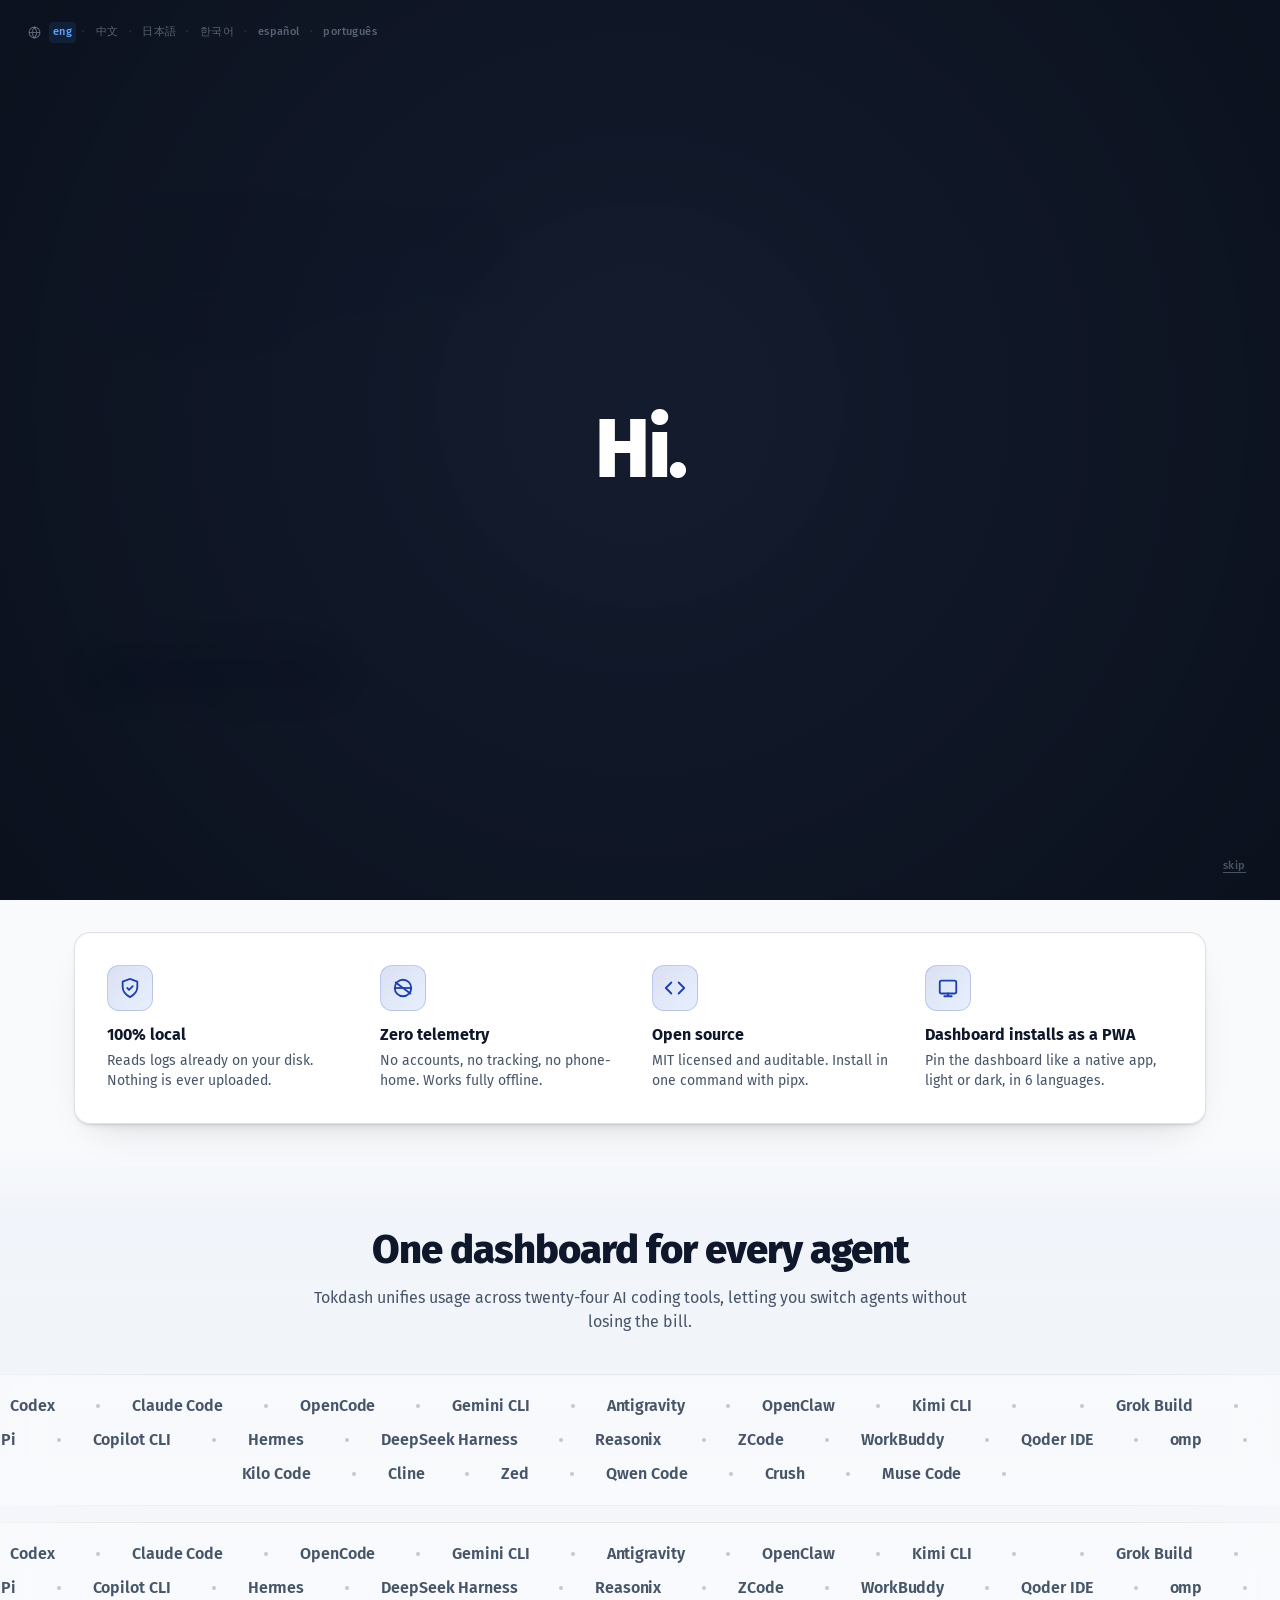
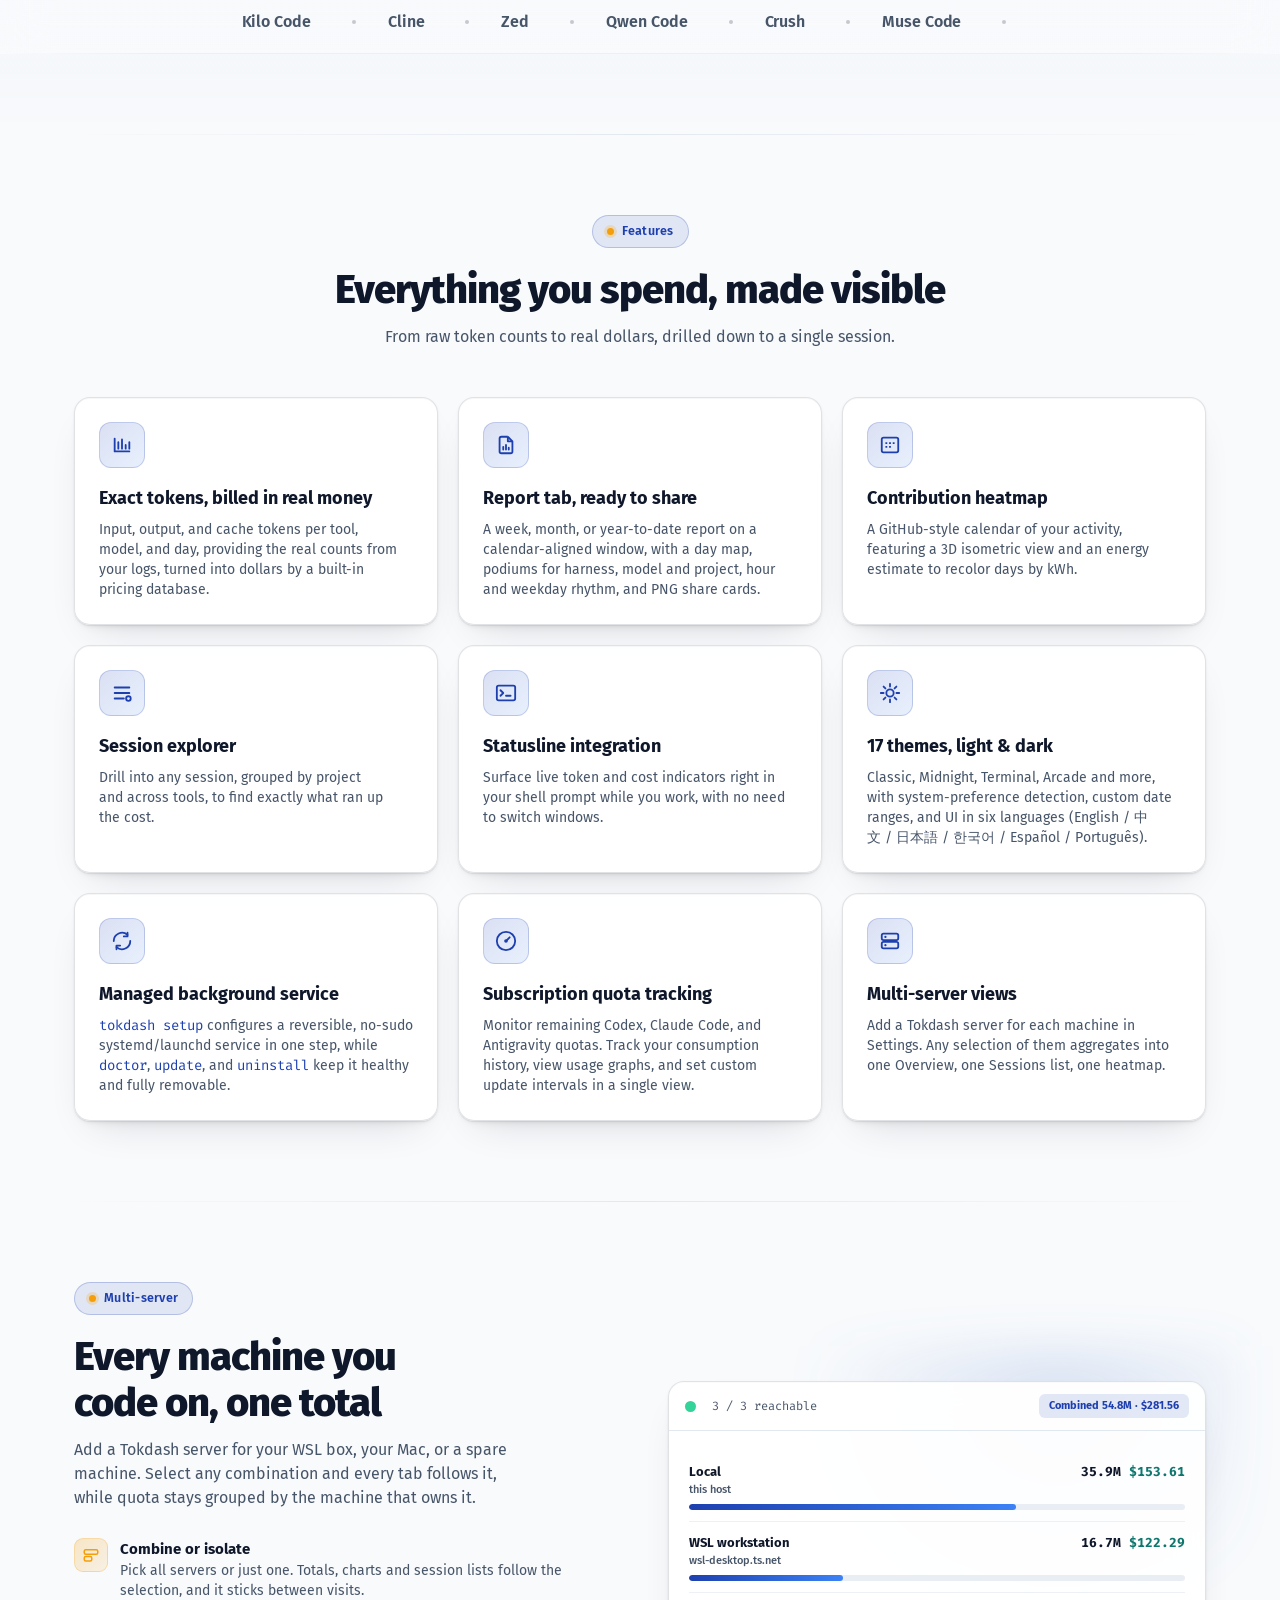
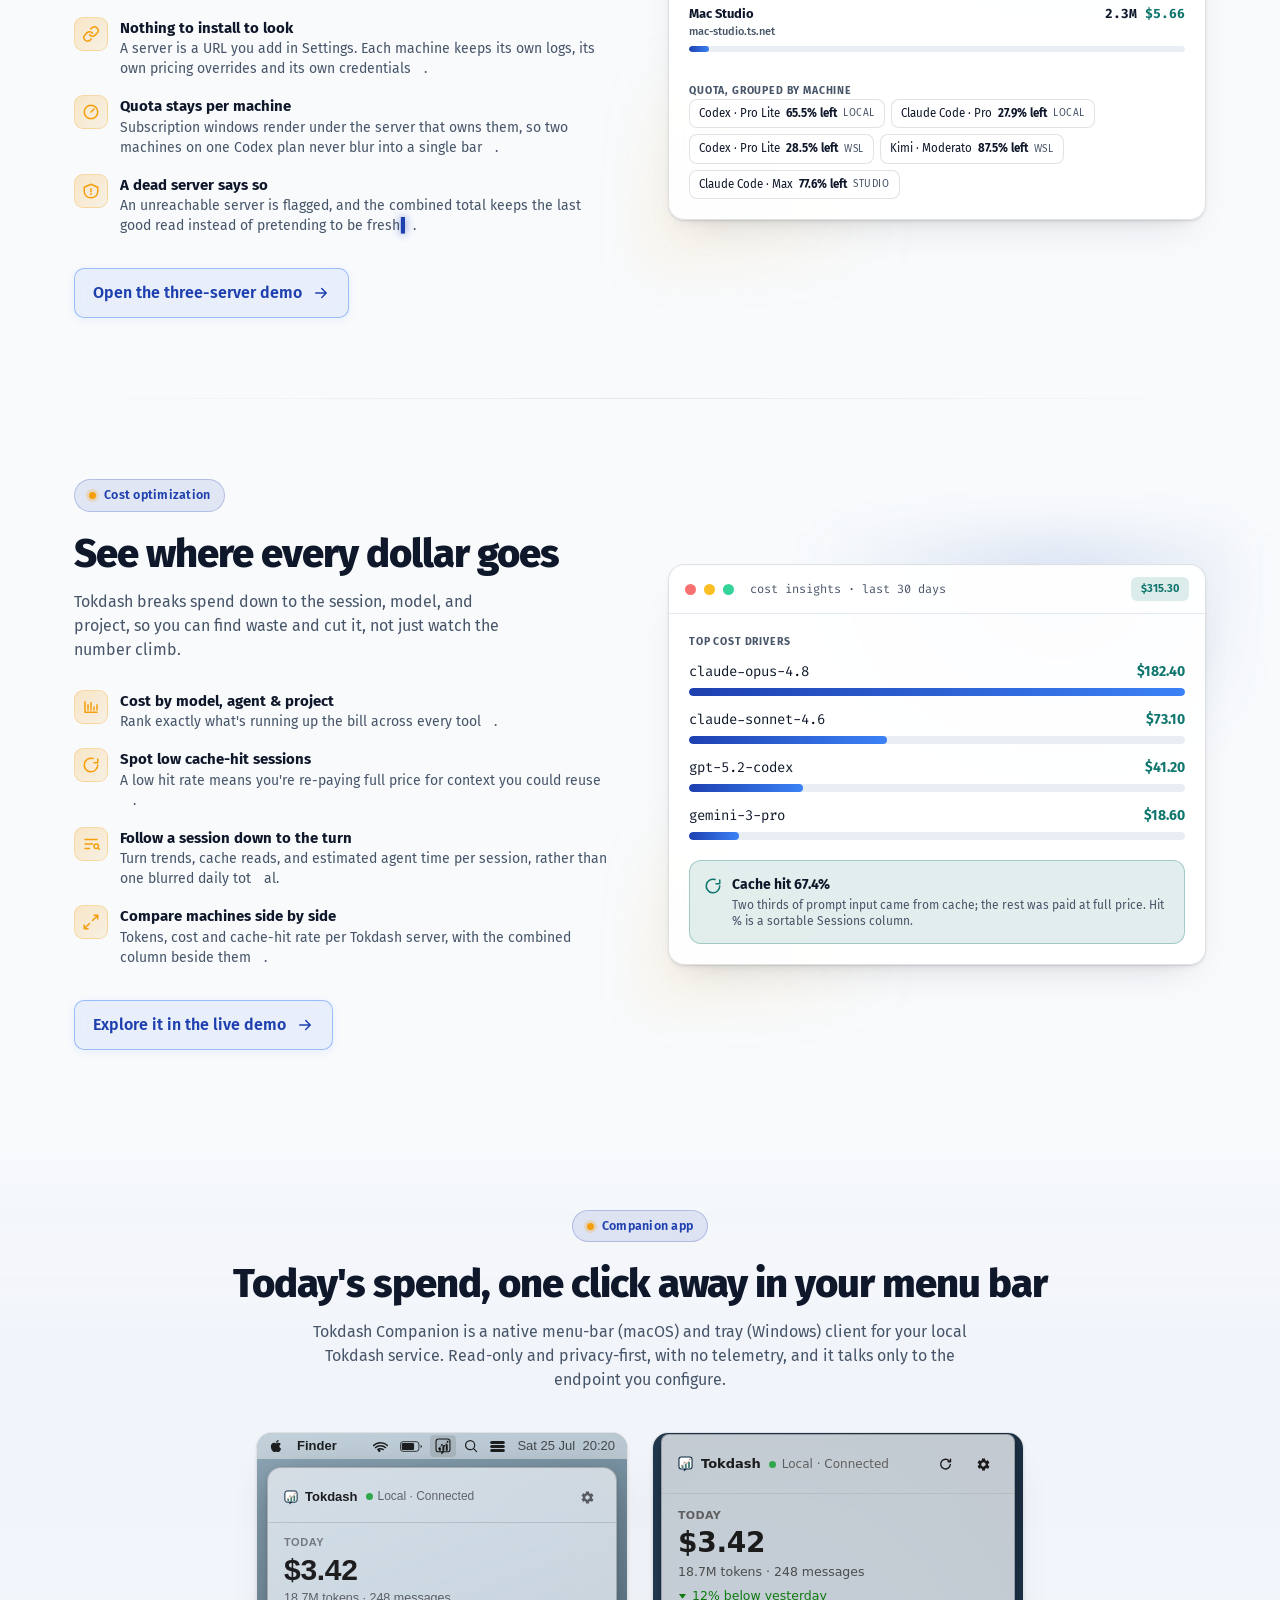
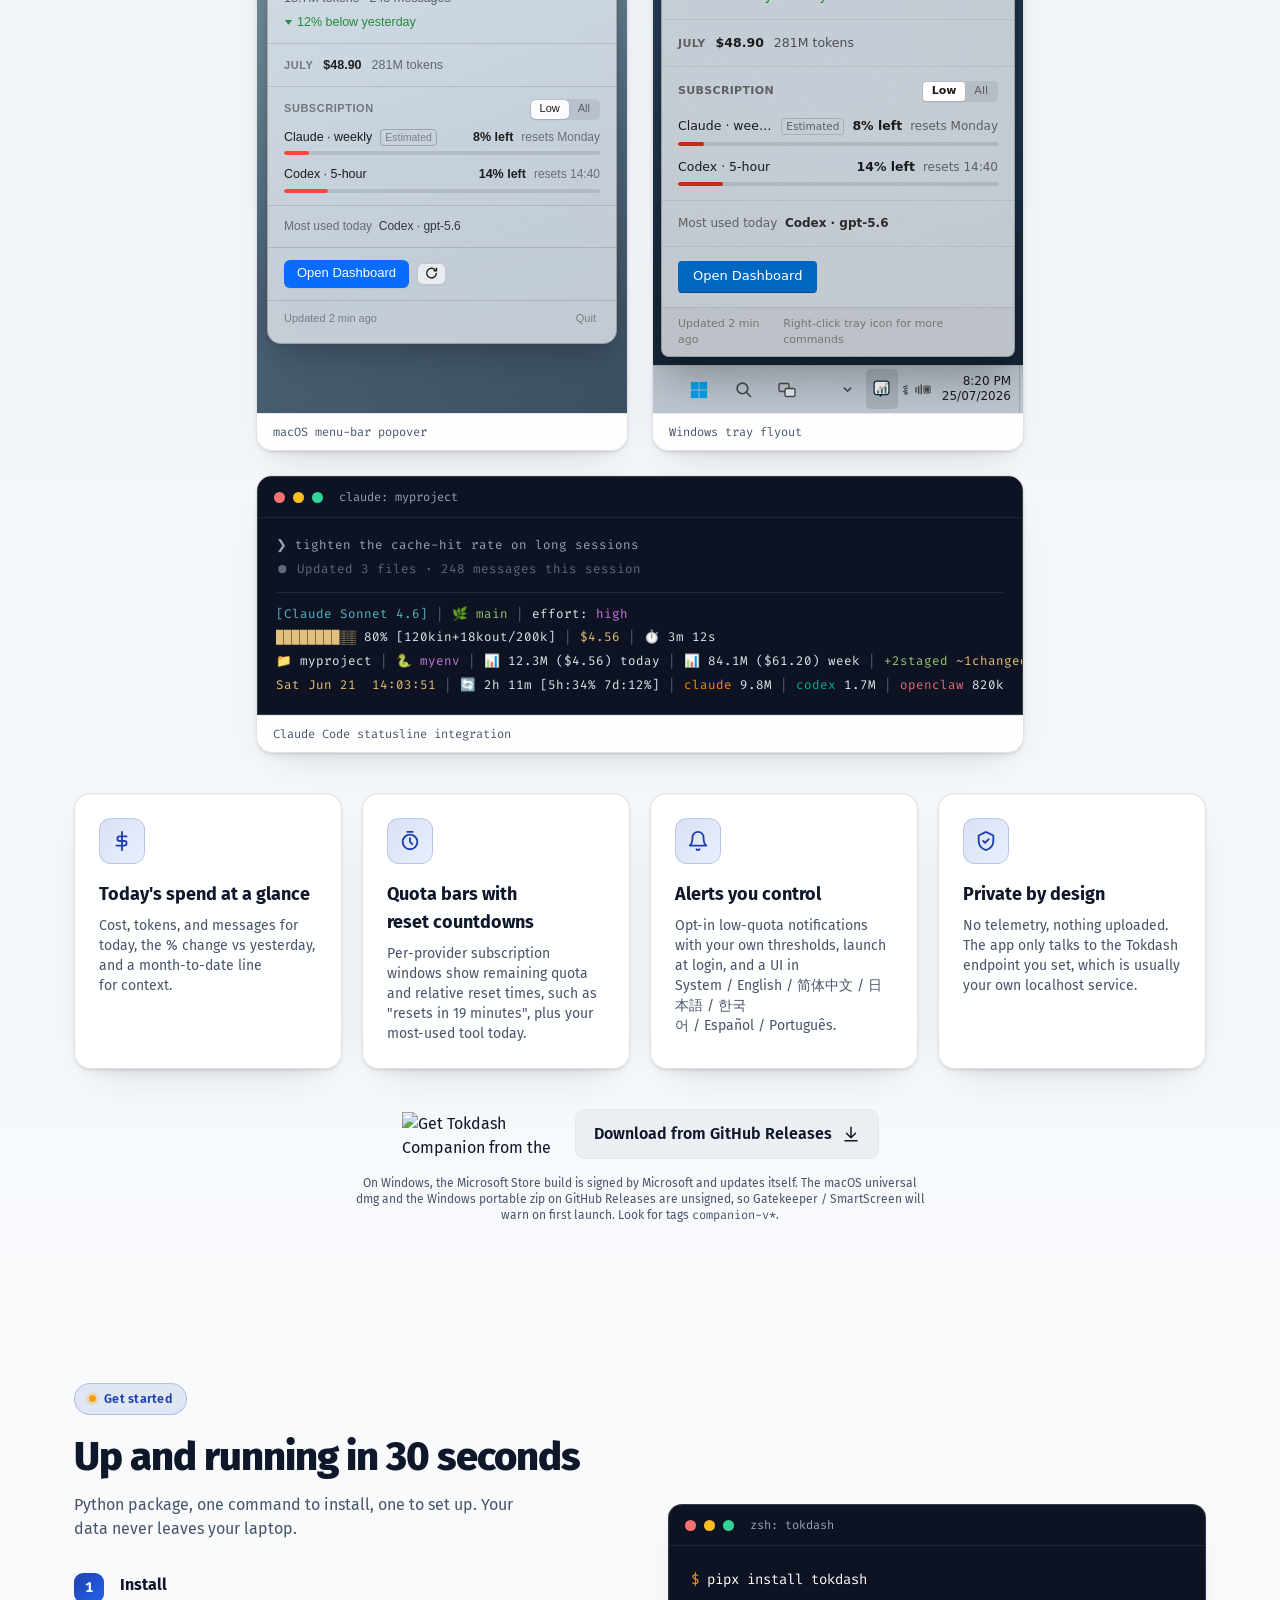
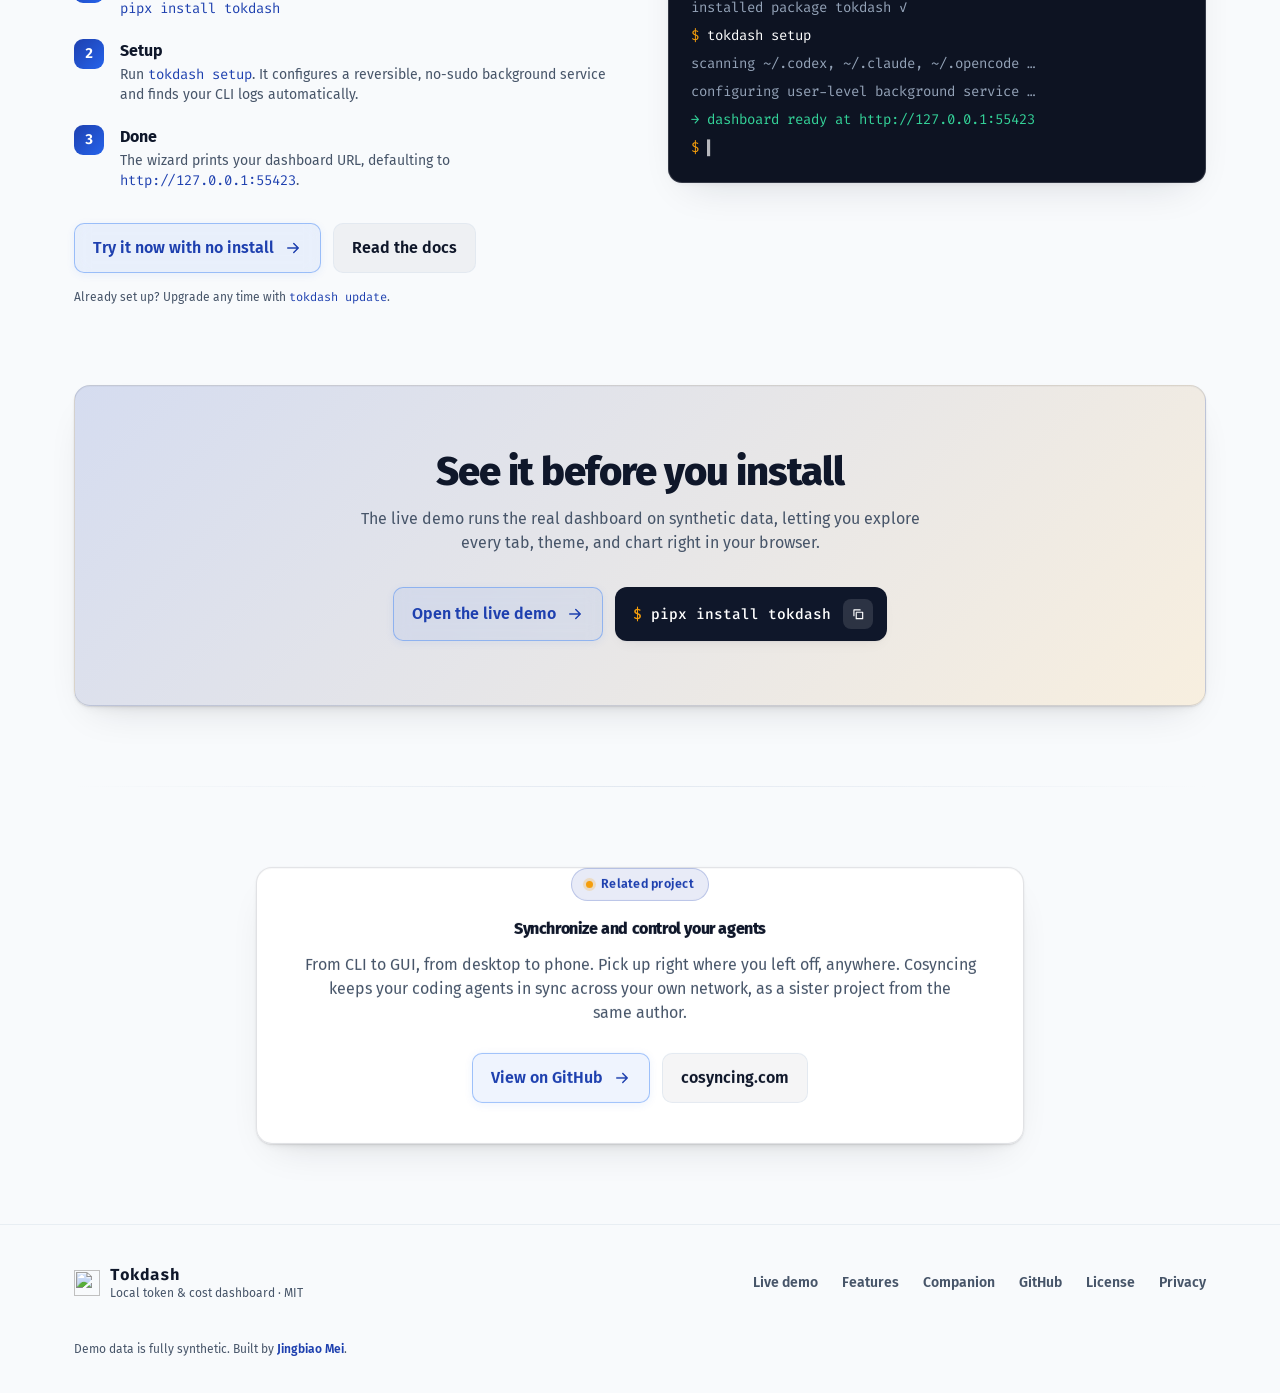
==== commit b1594724: "Give the tools two ticker rows drifting against each other The section was still the grid of bordere" ====
--- a/index.html
+++ b/index.html
@@ -435,69 +435,132 @@
         <p class="text-muted mt-3" data-i18n="tools.sub">Tokdash unifies usage across twenty-four AI coding tools, letting you switch agents without losing the bill.</p>
       </div>
 
-      <!-- The supported tools as one row of marks and names, drifting
-           slowly across the full width of the window. Each name keeps
-           its own logo, so the row still reads as the set of tools it
-           replaced rather than as a list of words.
-
-           The row carries two identical copies of the list so the end
-           of one run is the start of the next, with no seam and no
-           jump. The second copy is hidden from screen readers and out
-           of the tab order, so the names are read once and reached
-           once. The logos carry no alt text: a name sits beside every
-           one of them, so announcing the mark as well would say each
-           tool twice. -->
-      <div class="ticker reveal">
-        <div class="tick-row">
-          <div class="tick-track">
-          <a class="tick-item" href="https://openai.com/codex/" target="_blank" rel="noopener"><img class="tick-logo" src="/static/icons/agents/codex.png" alt="" loading="lazy" onerror="this.style.display='none'"><span>Codex</span></a>
-          <a class="tick-item" href="https://www.claude.com/product/claude-code" target="_blank" rel="noopener"><img class="tick-logo" src="/static/icons/agents/claude.svg" alt="" loading="lazy" onerror="this.style.display='none'"><span>Claude Code</span></a>
-          <a class="tick-item" href="https://opencode.ai/" target="_blank" rel="noopener"><img class="tick-logo" src="/static/icons/agents/opencode.png" alt="" loading="lazy" onerror="this.style.display='none'"><span>OpenCode</span></a>
-          <a class="tick-item" href="https://github.com/google-gemini/gemini-cli" target="_blank" rel="noopener"><img class="tick-logo" src="/static/icons/agents/gemini.svg" alt="" loading="lazy" onerror="this.style.display='none'"><span>Gemini CLI</span></a>
-          <a class="tick-item" href="https://antigravity.google/" target="_blank" rel="noopener"><img class="tick-logo" src="/static/icons/agents/antigravity.png" alt="" loading="lazy" onerror="this.style.display='none'"><span>Antigravity</span></a>
-          <a class="tick-item" href="https://openclaw.ai/" target="_blank" rel="noopener"><img class="tick-logo" src="/static/icons/agents/openclaw.png" alt="" loading="lazy" onerror="this.style.display='none'"><span>OpenClaw</span></a>
-          <a class="tick-item" href="https://github.com/MoonshotAI/kimi-cli" target="_blank" rel="noopener"><img class="tick-logo" src="/static/icons/agents/kimi.png" alt="" loading="lazy" onerror="this.style.display='none'"><span>Kimi CLI</span></a>
-          <a class="tick-item" href="https://mimo.xiaomi.com/coder" target="_blank" rel="noopener"><img class="tick-logo is-wordmark" src="/static/icons/agents/mimo.svg" alt="" loading="lazy" onerror="this.style.display=\'none\'"></a>
-          <a class="tick-item" href="https://grok.com/build" target="_blank" rel="noopener"><img class="tick-logo" src="/static/icons/agents/grok.png" alt="" loading="lazy" onerror="this.style.display='none'"><span>Grok Build</span></a>
-          <a class="tick-item" href="https://pi.dev/" target="_blank" rel="noopener"><img class="tick-logo" src="/static/icons/agents/pi.png" alt="" loading="lazy" onerror="this.style.display='none'"><span>Pi</span></a>
-          <a class="tick-item" href="https://github.com/features/copilot" target="_blank" rel="noopener"><img class="tick-logo" src="/static/icons/agents/copilot.svg" alt="" loading="lazy" onerror="this.style.display='none'"><span>Copilot CLI</span></a>
-          <a class="tick-item" href="https://hermes-agent.nousresearch.com/" target="_blank" rel="noopener"><img class="tick-logo" src="/static/icons/agents/hermes.png" alt="" loading="lazy" onerror="this.style.display='none'"><span>Hermes</span></a>
-          <a class="tick-item" href="https://github.com/deepseek-ai/deepseek-harness" target="_blank" rel="noopener"><img class="tick-logo" src="/static/icons/agents/dsh.svg" alt="" loading="lazy" onerror="this.style.display='none'"><span>DeepSeek Harness</span></a>
-          <a class="tick-item" href="https://reasonix.io/" target="_blank" rel="noopener"><img class="tick-logo" src="/static/icons/agents/reasonix.svg" alt="" loading="lazy" onerror="this.style.display='none'"><span>Reasonix</span></a>
-          <a class="tick-item" href="https://zcode.z.ai/" target="_blank" rel="noopener"><img class="tick-logo" src="/static/icons/agents/zcode.png" alt="" loading="lazy" onerror="this.style.display='none'"><span>ZCode</span></a>
-          <a class="tick-item" href="https://www.workbuddy.ai/" target="_blank" rel="noopener"><img class="tick-logo" src="/static/icons/agents/workbuddy.png" alt="" loading="lazy" onerror="this.style.display='none'"><span>WorkBuddy</span></a>
-          <a class="tick-item" href="https://qoder.com/" target="_blank" rel="noopener"><img class="tick-logo" src="/static/icons/agents/qoder.png" alt="" loading="lazy" onerror="this.style.display='none'"><span>Qoder IDE</span></a>
-          <a class="tick-item" href="https://omp.sh/" target="_blank" rel="noopener"><img class="tick-logo" src="/static/icons/agents/omp.png" alt="" loading="lazy" onerror="this.style.display='none'"><span>omp</span></a>
-          <a class="tick-item" href="https://kilocode.ai/" target="_blank" rel="noopener"><img class="tick-logo" src="/static/icons/agents/kilocode.png" alt="" loading="lazy" onerror="this.style.display='none'"><span>Kilo Code</span></a>
-          <a class="tick-item" href="https://cline.bot/" target="_blank" rel="noopener"><img class="tick-logo" src="/static/icons/agents/cline.png" alt="" loading="lazy" onerror="this.style.display='none'"><span>Cline</span></a>
-          <a class="tick-item" href="https://zed.dev/" target="_blank" rel="noopener"><img class="tick-logo" src="/static/icons/agents/zed.svg" alt="" loading="lazy" onerror="this.style.display='none'"><span>Zed</span></a>
-          <a class="tick-item" href="https://github.com/QwenLM/qwen-code" target="_blank" rel="noopener"><img class="tick-logo" src="/static/icons/agents/qwen_code.svg" alt="" loading="lazy" onerror="this.style.display='none'"><span>Qwen Code</span></a>
-          <a class="tick-item" href="https://charm.land/crush" target="_blank" rel="noopener"><img class="tick-logo" src="/static/icons/agents/crush.png" alt="" loading="lazy" onerror="this.style.display='none'"><span>Crush</span></a>
-          <a class="tick-item" href="https://dev.meta.ai/docs/muse-code" target="_blank" rel="noopener"><img class="tick-logo" src="/static/icons/agents/muse.svg" alt="" loading="lazy" onerror="this.style.display='none'"><span>Muse Code</span></a>
-          <a class="tick-item" aria-hidden="true" tabindex="-1" href="https://openai.com/codex/" target="_blank" rel="noopener"><img class="tick-logo" src="/static/icons/agents/codex.png" alt="" loading="lazy" onerror="this.style.display='none'"><span>Codex</span></a>
-          <a class="tick-item" aria-hidden="true" tabindex="-1" href="https://www.claude.com/product/claude-code" target="_blank" rel="noopener"><img class="tick-logo" src="/static/icons/agents/claude.svg" alt="" loading="lazy" onerror="this.style.display='none'"><span>Claude Code</span></a>
-          <a class="tick-item" aria-hidden="true" tabindex="-1" href="https://opencode.ai/" target="_blank" rel="noopener"><img class="tick-logo" src="/static/icons/agents/opencode.png" alt="" loading="lazy" onerror="this.style.display='none'"><span>OpenCode</span></a>
-          <a class="tick-item" aria-hidden="true" tabindex="-1" href="https://github.com/google-gemini/gemini-cli" target="_blank" rel="noopener"><img class="tick-logo" src="/static/icons/agents/gemini.svg" alt="" loading="lazy" onerror="this.style.display='none'"><span>Gemini CLI</span></a>
-          <a class="tick-item" aria-hidden="true" tabindex="-1" href="https://antigravity.google/" target="_blank" rel="noopener"><img class="tick-logo" src="/static/icons/agents/antigravity.png" alt="" loading="lazy" onerror="this.style.display='none'"><span>Antigravity</span></a>
-          <a class="tick-item" aria-hidden="true" tabindex="-1" href="https://openclaw.ai/" target="_blank" rel="noopener"><img class="tick-logo" src="/static/icons/agents/openclaw.png" alt="" loading="lazy" onerror="this.style.display='none'"><span>OpenClaw</span></a>
-          <a class="tick-item" aria-hidden="true" tabindex="-1" href="https://github.com/MoonshotAI/kimi-cli" target="_blank" rel="noopener"><img class="tick-logo" src="/static/icons/agents/kimi.png" alt="" loading="lazy" onerror="this.style.display='none'"><span>Kimi CLI</span></a>
-          <a class="tick-item" aria-hidden="true" tabindex="-1" href="https://mimo.xiaomi.com/coder" target="_blank" rel="noopener"><img class="tick-logo is-wordmark" src="/static/icons/agents/mimo.svg" alt="" loading="lazy" onerror="this.style.display=\'none\'"></a>
-          <a class="tick-item" aria-hidden="true" tabindex="-1" href="https://grok.com/build" target="_blank" rel="noopener"><img class="tick-logo" src="/static/icons/agents/grok.png" alt="" loading="lazy" onerror="this.style.display='none'"><span>Grok Build</span></a>
-          <a class="tick-item" aria-hidden="true" tabindex="-1" href="https://pi.dev/" target="_blank" rel="noopener"><img class="tick-logo" src="/static/icons/agents/pi.png" alt="" loading="lazy" onerror="this.style.display='none'"><span>Pi</span></a>
-          <a class="tick-item" aria-hidden="true" tabindex="-1" href="https://github.com/features/copilot" target="_blank" rel="noopener"><img class="tick-logo" src="/static/icons/agents/copilot.svg" alt="" loading="lazy" onerror="this.style.display='none'"><span>Copilot CLI</span></a>
-          <a class="tick-item" aria-hidden="true" tabindex="-1" href="https://hermes-agent.nousresearch.com/" target="_blank" rel="noopener"><img class="tick-logo" src="/static/icons/agents/hermes.png" alt="" loading="lazy" onerror="this.style.display='none'"><span>Hermes</span></a>
-          <a class="tick-item" aria-hidden="true" tabindex="-1" href="https://github.com/deepseek-ai/deepseek-harness" target="_blank" rel="noopener"><img class="tick-logo" src="/static/icons/agents/dsh.svg" alt="" loading="lazy" onerror="this.style.display='none'"><span>DeepSeek Harness</span></a>
-          <a class="tick-item" aria-hidden="true" tabindex="-1" href="https://reasonix.io/" target="_blank" rel="noopener"><img class="tick-logo" src="/static/icons/agents/reasonix.svg" alt="" loading="lazy" onerror="this.style.display='none'"><span>Reasonix</span></a>
-          <a class="tick-item" aria-hidden="true" tabindex="-1" href="https://zcode.z.ai/" target="_blank" rel="noopener"><img class="tick-logo" src="/static/icons/agents/zcode.png" alt="" loading="lazy" onerror="this.style.display='none'"><span>ZCode</span></a>
-          <a class="tick-item" aria-hidden="true" tabindex="-1" href="https://www.workbuddy.ai/" target="_blank" rel="noopener"><img class="tick-logo" src="/static/icons/agents/workbuddy.png" alt="" loading="lazy" onerror="this.style.display='none'"><span>WorkBuddy</span></a>
-          <a class="tick-item" aria-hidden="true" tabindex="-1" href="https://qoder.com/" target="_blank" rel="noopener"><img class="tick-logo" src="/static/icons/agents/qoder.png" alt="" loading="lazy" onerror="this.style.display='none'"><span>Qoder IDE</span></a>
-          <a class="tick-item" aria-hidden="true" tabindex="-1" href="https://omp.sh/" target="_blank" rel="noopener"><img class="tick-logo" src="/static/icons/agents/omp.png" alt="" loading="lazy" onerror="this.style.display='none'"><span>omp</span></a>
-          <a class="tick-item" aria-hidden="true" tabindex="-1" href="https://kilocode.ai/" target="_blank" rel="noopener"><img class="tick-logo" src="/static/icons/agents/kilocode.png" alt="" loading="lazy" onerror="this.style.display='none'"><span>Kilo Code</span></a>
-          <a class="tick-item" aria-hidden="true" tabindex="-1" href="https://cline.bot/" target="_blank" rel="noopener"><img class="tick-logo" src="/static/icons/agents/cline.png" alt="" loading="lazy" onerror="this.style.display='none'"><span>Cline</span></a>
-          <a class="tick-item" aria-hidden="true" tabindex="-1" href="https://zed.dev/" target="_blank" rel="noopener"><img class="tick-logo" src="/static/icons/agents/zed.svg" alt="" loading="lazy" onerror="this.style.display='none'"><span>Zed</span></a>
-          <a class="tick-item" aria-hidden="true" tabindex="-1" href="https://github.com/QwenLM/qwen-code" target="_blank" rel="noopener"><img class="tick-logo" src="/static/icons/agents/qwen_code.svg" alt="" loading="lazy" onerror="this.style.display='none'"><span>Qwen Code</span></a>
-          <a class="tick-item" aria-hidden="true" tabindex="-1" href="https://charm.land/crush" target="_blank" rel="noopener"><img class="tick-logo" src="/static/icons/agents/crush.png" alt="" loading="lazy" onerror="this.style.display='none'"><span>Crush</span></a>
-          <a class="tick-item" aria-hidden="true" tabindex="-1" href="https://dev.meta.ai/docs/muse-code" target="_blank" rel="noopener"><img class="tick-logo" src="/static/icons/agents/muse.svg" alt="" loading="lazy" onerror="this.style.display='none'"><span>Muse Code</span></a>
+      <!-- The supported tools as two rows of marks and names, drifting
+           slowly against each other across the full width of the window.
+           Each name keeps its own logo, so the rows still read as the set
+           of tools they replaced rather than as a list of words.
+
+           The two rows run opposite ways. A pair moving together reads as
+           one band that happens to be thick; opposed, they cross, and the
+           eye has two directions to follow instead of one.
+
+           Each row carries two identical copies of the list so the end of
+           one run is the start of the next, with no seam and no jump. The
+           second copy is hidden from screen readers and out of the tab
+           order, so the names are read once and reached once. The logos
+           carry no alt text: a name sits beside every one of them, so
+           announcing the mark as well would say each tool twice.
+
+           Qoder carries one mark for both of its builds, so it takes one
+           slot here. The count above the rows is twenty-four, and the row
+           is twenty-four. -->
+      <div class="ticker-pair reveal">
+        <div class="ticker">
+          <div class="tick-row">
+            <div class="tick-track">
+            <a class="tick-item" href="https://openai.com/codex/" target="_blank" rel="noopener"><img class="tick-logo" src="/static/icons/agents/codex.png" alt="" loading="lazy" onerror="this.style.display='none'"><span>Codex</span></a>
+            <a class="tick-item" href="https://www.claude.com/product/claude-code" target="_blank" rel="noopener"><img class="tick-logo" src="/static/icons/agents/claude.svg" alt="" loading="lazy" onerror="this.style.display='none'"><span>Claude Code</span></a>
+            <a class="tick-item" href="https://opencode.ai/" target="_blank" rel="noopener"><img class="tick-logo" src="/static/icons/agents/opencode.png" alt="" loading="lazy" onerror="this.style.display='none'"><span>OpenCode</span></a>
+            <a class="tick-item" href="https://github.com/google-gemini/gemini-cli" target="_blank" rel="noopener"><img class="tick-logo" src="/static/icons/agents/gemini.svg" alt="" loading="lazy" onerror="this.style.display='none'"><span>Gemini CLI</span></a>
+            <a class="tick-item" href="https://antigravity.google/" target="_blank" rel="noopener"><img class="tick-logo" src="/static/icons/agents/antigravity.png" alt="" loading="lazy" onerror="this.style.display='none'"><span>Antigravity</span></a>
+            <a class="tick-item" href="https://openclaw.ai/" target="_blank" rel="noopener"><img class="tick-logo" src="/static/icons/agents/openclaw.png" alt="" loading="lazy" onerror="this.style.display='none'"><span>OpenClaw</span></a>
+            <a class="tick-item" href="https://github.com/MoonshotAI/kimi-cli" target="_blank" rel="noopener"><img class="tick-logo" src="/static/icons/agents/kimi.png" alt="" loading="lazy" onerror="this.style.display='none'"><span>Kimi CLI</span></a>
+            <a class="tick-item" href="https://mimo.xiaomi.com/coder" target="_blank" rel="noopener"><img class="tick-logo is-wordmark" src="/static/icons/agents/mimo.svg" alt="" loading="lazy" onerror="this.style.display='none'"></a>
+            <a class="tick-item" href="https://grok.com/build" target="_blank" rel="noopener"><img class="tick-logo" src="/static/icons/agents/grok.png" alt="" loading="lazy" onerror="this.style.display='none'"><span>Grok Build</span></a>
+            <a class="tick-item" href="https://pi.dev/" target="_blank" rel="noopener"><img class="tick-logo" src="/static/icons/agents/pi.png" alt="" loading="lazy" onerror="this.style.display='none'"><span>Pi</span></a>
+            <a class="tick-item" href="https://github.com/features/copilot" target="_blank" rel="noopener"><img class="tick-logo" src="/static/icons/agents/copilot.svg" alt="" loading="lazy" onerror="this.style.display='none'"><span>Copilot CLI</span></a>
+            <a class="tick-item" href="https://hermes-agent.nousresearch.com/" target="_blank" rel="noopener"><img class="tick-logo" src="/static/icons/agents/hermes.png" alt="" loading="lazy" onerror="this.style.display='none'"><span>Hermes</span></a>
+            <a class="tick-item" href="https://github.com/deepseek-ai/deepseek-harness" target="_blank" rel="noopener"><img class="tick-logo" src="/static/icons/agents/dsh.svg" alt="" loading="lazy" onerror="this.style.display='none'"><span>DeepSeek Harness</span></a>
+            <a class="tick-item" href="https://reasonix.io/" target="_blank" rel="noopener"><img class="tick-logo" src="/static/icons/agents/reasonix.svg" alt="" loading="lazy" onerror="this.style.display='none'"><span>Reasonix</span></a>
+            <a class="tick-item" href="https://zcode.z.ai/" target="_blank" rel="noopener"><img class="tick-logo" src="/static/icons/agents/zcode.png" alt="" loading="lazy" onerror="this.style.display='none'"><span>ZCode</span></a>
+            <a class="tick-item" href="https://www.workbuddy.ai/" target="_blank" rel="noopener"><img class="tick-logo" src="/static/icons/agents/workbuddy.png" alt="" loading="lazy" onerror="this.style.display='none'"><span>WorkBuddy</span></a>
+            <a class="tick-item" href="https://qoder.com/" target="_blank" rel="noopener"><img class="tick-logo" src="/static/icons/agents/qoder.png" alt="" loading="lazy" onerror="this.style.display='none'"><span>Qoder IDE</span></a>
+            <a class="tick-item" href="https://omp.sh/" target="_blank" rel="noopener"><img class="tick-logo" src="/static/icons/agents/omp.png" alt="" loading="lazy" onerror="this.style.display='none'"><span>omp</span></a>
+            <a class="tick-item" href="https://kilocode.ai/" target="_blank" rel="noopener"><img class="tick-logo" src="/static/icons/agents/kilocode.png" alt="" loading="lazy" onerror="this.style.display='none'"><span>Kilo Code</span></a>
+            <a class="tick-item" href="https://cline.bot/" target="_blank" rel="noopener"><img class="tick-logo" src="/static/icons/agents/cline.png" alt="" loading="lazy" onerror="this.style.display='none'"><span>Cline</span></a>
+            <a class="tick-item" href="https://zed.dev/" target="_blank" rel="noopener"><img class="tick-logo" src="/static/icons/agents/zed.svg" alt="" loading="lazy" onerror="this.style.display='none'"><span>Zed</span></a>
+            <a class="tick-item" href="https://github.com/QwenLM/qwen-code" target="_blank" rel="noopener"><img class="tick-logo" src="/static/icons/agents/qwen_code.svg" alt="" loading="lazy" onerror="this.style.display='none'"><span>Qwen Code</span></a>
+            <a class="tick-item" href="https://charm.land/crush" target="_blank" rel="noopener"><img class="tick-logo" src="/static/icons/agents/crush.png" alt="" loading="lazy" onerror="this.style.display='none'"><span>Crush</span></a>
+            <a class="tick-item" href="https://dev.meta.ai/docs/muse-code" target="_blank" rel="noopener"><img class="tick-logo" src="/static/icons/agents/muse.svg" alt="" loading="lazy" onerror="this.style.display='none'"><span>Muse Code</span></a>
+            <a class="tick-item" aria-hidden="true" tabindex="-1" href="https://openai.com/codex/" target="_blank" rel="noopener"><img class="tick-logo" src="/static/icons/agents/codex.png" alt="" loading="lazy" onerror="this.style.display='none'"><span>Codex</span></a>
+            <a class="tick-item" aria-hidden="true" tabindex="-1" href="https://www.claude.com/product/claude-code" target="_blank" rel="noopener"><img class="tick-logo" src="/static/icons/agents/claude.svg" alt="" loading="lazy" onerror="this.style.display='none'"><span>Claude Code</span></a>
+            <a class="tick-item" aria-hidden="true" tabindex="-1" href="https://opencode.ai/" target="_blank" rel="noopener"><img class="tick-logo" src="/static/icons/agents/opencode.png" alt="" loading="lazy" onerror="this.style.display='none'"><span>OpenCode</span></a>
+            <a class="tick-item" aria-hidden="true" tabindex="-1" href="https://github.com/google-gemini/gemini-cli" target="_blank" rel="noopener"><img class="tick-logo" src="/static/icons/agents/gemini.svg" alt="" loading="lazy" onerror="this.style.display='none'"><span>Gemini CLI</span></a>
+            <a class="tick-item" aria-hidden="true" tabindex="-1" href="https://antigravity.google/" target="_blank" rel="noopener"><img class="tick-logo" src="/static/icons/agents/antigravity.png" alt="" loading="lazy" onerror="this.style.display='none'"><span>Antigravity</span></a>
+            <a class="tick-item" aria-hidden="true" tabindex="-1" href="https://openclaw.ai/" target="_blank" rel="noopener"><img class="tick-logo" src="/static/icons/agents/openclaw.png" alt="" loading="lazy" onerror="this.style.display='none'"><span>OpenClaw</span></a>
+            <a class="tick-item" aria-hidden="true" tabindex="-1" href="https://github.com/MoonshotAI/kimi-cli" target="_blank" rel="noopener"><img class="tick-logo" src="/static/icons/agents/kimi.png" alt="" loading="lazy" onerror="this.style.display='none'"><span>Kimi CLI</span></a>
+            <a class="tick-item" aria-hidden="true" tabindex="-1" href="https://mimo.xiaomi.com/coder" target="_blank" rel="noopener"><img class="tick-logo is-wordmark" src="/static/icons/agents/mimo.svg" alt="" loading="lazy" onerror="this.style.display='none'"></a>
+            <a class="tick-item" aria-hidden="true" tabindex="-1" href="https://grok.com/build" target="_blank" rel="noopener"><img class="tick-logo" src="/static/icons/agents/grok.png" alt="" loading="lazy" onerror="this.style.display='none'"><span>Grok Build</span></a>
+            <a class="tick-item" aria-hidden="true" tabindex="-1" href="https://pi.dev/" target="_blank" rel="noopener"><img class="tick-logo" src="/static/icons/agents/pi.png" alt="" loading="lazy" onerror="this.style.display='none'"><span>Pi</span></a>
+            <a class="tick-item" aria-hidden="true" tabindex="-1" href="https://github.com/features/copilot" target="_blank" rel="noopener"><img class="tick-logo" src="/static/icons/agents/copilot.svg" alt="" loading="lazy" onerror="this.style.display='none'"><span>Copilot CLI</span></a>
+            <a class="tick-item" aria-hidden="true" tabindex="-1" href="https://hermes-agent.nousresearch.com/" target="_blank" rel="noopener"><img class="tick-logo" src="/static/icons/agents/hermes.png" alt="" loading="lazy" onerror="this.style.display='none'"><span>Hermes</span></a>
+            <a class="tick-item" aria-hidden="true" tabindex="-1" href="https://github.com/deepseek-ai/deepseek-harness" target="_blank" rel="noopener"><img class="tick-logo" src="/static/icons/agents/dsh.svg" alt="" loading="lazy" onerror="this.style.display='none'"><span>DeepSeek Harness</span></a>
+            <a class="tick-item" aria-hidden="true" tabindex="-1" href="https://reasonix.io/" target="_blank" rel="noopener"><img class="tick-logo" src="/static/icons/agents/reasonix.svg" alt="" loading="lazy" onerror="this.style.display='none'"><span>Reasonix</span></a>
+            <a class="tick-item" aria-hidden="true" tabindex="-1" href="https://zcode.z.ai/" target="_blank" rel="noopener"><img class="tick-logo" src="/static/icons/agents/zcode.png" alt="" loading="lazy" onerror="this.style.display='none'"><span>ZCode</span></a>
+            <a class="tick-item" aria-hidden="true" tabindex="-1" href="https://www.workbuddy.ai/" target="_blank" rel="noopener"><img class="tick-logo" src="/static/icons/agents/workbuddy.png" alt="" loading="lazy" onerror="this.style.display='none'"><span>WorkBuddy</span></a>
+            <a class="tick-item" aria-hidden="true" tabindex="-1" href="https://qoder.com/" target="_blank" rel="noopener"><img class="tick-logo" src="/static/icons/agents/qoder.png" alt="" loading="lazy" onerror="this.style.display='none'"><span>Qoder IDE</span></a>
+            <a class="tick-item" aria-hidden="true" tabindex="-1" href="https://omp.sh/" target="_blank" rel="noopener"><img class="tick-logo" src="/static/icons/agents/omp.png" alt="" loading="lazy" onerror="this.style.display='none'"><span>omp</span></a>
+            <a class="tick-item" aria-hidden="true" tabindex="-1" href="https://kilocode.ai/" target="_blank" rel="noopener"><img class="tick-logo" src="/static/icons/agents/kilocode.png" alt="" loading="lazy" onerror="this.style.display='none'"><span>Kilo Code</span></a>
+            <a class="tick-item" aria-hidden="true" tabindex="-1" href="https://cline.bot/" target="_blank" rel="noopener"><img class="tick-logo" src="/static/icons/agents/cline.png" alt="" loading="lazy" onerror="this.style.display='none'"><span>Cline</span></a>
+            <a class="tick-item" aria-hidden="true" tabindex="-1" href="https://zed.dev/" target="_blank" rel="noopener"><img class="tick-logo" src="/static/icons/agents/zed.svg" alt="" loading="lazy" onerror="this.style.display='none'"><span>Zed</span></a>
+            <a class="tick-item" aria-hidden="true" tabindex="-1" href="https://github.com/QwenLM/qwen-code" target="_blank" rel="noopener"><img class="tick-logo" src="/static/icons/agents/qwen_code.svg" alt="" loading="lazy" onerror="this.style.display='none'"><span>Qwen Code</span></a>
+            <a class="tick-item" aria-hidden="true" tabindex="-1" href="https://charm.land/crush" target="_blank" rel="noopener"><img class="tick-logo" src="/static/icons/agents/crush.png" alt="" loading="lazy" onerror="this.style.display='none'"><span>Crush</span></a>
+            <a class="tick-item" aria-hidden="true" tabindex="-1" href="https://dev.meta.ai/docs/muse-code" target="_blank" rel="noopener"><img class="tick-logo" src="/static/icons/agents/muse.svg" alt="" loading="lazy" onerror="this.style.display='none'"><span>Muse Code</span></a>
+            </div>
+          </div>
+        </div>
+        <div class="ticker">
+          <div class="tick-row tick-row-back">
+            <div class="tick-track">
+            <a class="tick-item" href="https://openai.com/codex/" target="_blank" rel="noopener"><img class="tick-logo" src="/static/icons/agents/codex.png" alt="" loading="lazy" onerror="this.style.display='none'"><span>Codex</span></a>
+            <a class="tick-item" href="https://www.claude.com/product/claude-code" target="_blank" rel="noopener"><img class="tick-logo" src="/static/icons/agents/claude.svg" alt="" loading="lazy" onerror="this.style.display='none'"><span>Claude Code</span></a>
+            <a class="tick-item" href="https://opencode.ai/" target="_blank" rel="noopener"><img class="tick-logo" src="/static/icons/agents/opencode.png" alt="" loading="lazy" onerror="this.style.display='none'"><span>OpenCode</span></a>
+            <a class="tick-item" href="https://github.com/google-gemini/gemini-cli" target="_blank" rel="noopener"><img class="tick-logo" src="/static/icons/agents/gemini.svg" alt="" loading="lazy" onerror="this.style.display='none'"><span>Gemini CLI</span></a>
+            <a class="tick-item" href="https://antigravity.google/" target="_blank" rel="noopener"><img class="tick-logo" src="/static/icons/agents/antigravity.png" alt="" loading="lazy" onerror="this.style.display='none'"><span>Antigravity</span></a>
+            <a class="tick-item" href="https://openclaw.ai/" target="_blank" rel="noopener"><img class="tick-logo" src="/static/icons/agents/openclaw.png" alt="" loading="lazy" onerror="this.style.display='none'"><span>OpenClaw</span></a>
+            <a class="tick-item" href="https://github.com/MoonshotAI/kimi-cli" target="_blank" rel="noopener"><img class="tick-logo" src="/static/icons/agents/kimi.png" alt="" loading="lazy" onerror="this.style.display='none'"><span>Kimi CLI</span></a>
+            <a class="tick-item" href="https://mimo.xiaomi.com/coder" target="_blank" rel="noopener"><img class="tick-logo is-wordmark" src="/static/icons/agents/mimo.svg" alt="" loading="lazy" onerror="this.style.display='none'"></a>
+            <a class="tick-item" href="https://grok.com/build" target="_blank" rel="noopener"><img class="tick-logo" src="/static/icons/agents/grok.png" alt="" loading="lazy" onerror="this.style.display='none'"><span>Grok Build</span></a>
+            <a class="tick-item" href="https://pi.dev/" target="_blank" rel="noopener"><img class="tick-logo" src="/static/icons/agents/pi.png" alt="" loading="lazy" onerror="this.style.display='none'"><span>Pi</span></a>
+            <a class="tick-item" href="https://github.com/features/copilot" target="_blank" rel="noopener"><img class="tick-logo" src="/static/icons/agents/copilot.svg" alt="" loading="lazy" onerror="this.style.display='none'"><span>Copilot CLI</span></a>
+            <a class="tick-item" href="https://hermes-agent.nousresearch.com/" target="_blank" rel="noopener"><img class="tick-logo" src="/static/icons/agents/hermes.png" alt="" loading="lazy" onerror="this.style.display='none'"><span>Hermes</span></a>
+            <a class="tick-item" href="https://github.com/deepseek-ai/deepseek-harness" target="_blank" rel="noopener"><img class="tick-logo" src="/static/icons/agents/dsh.svg" alt="" loading="lazy" onerror="this.style.display='none'"><span>DeepSeek Harness</span></a>
+            <a class="tick-item" href="https://reasonix.io/" target="_blank" rel="noopener"><img class="tick-logo" src="/static/icons/agents/reasonix.svg" alt="" loading="lazy" onerror="this.style.display='none'"><span>Reasonix</span></a>
+            <a class="tick-item" href="https://zcode.z.ai/" target="_blank" rel="noopener"><img class="tick-logo" src="/static/icons/agents/zcode.png" alt="" loading="lazy" onerror="this.style.display='none'"><span>ZCode</span></a>
+            <a class="tick-item" href="https://www.workbuddy.ai/" target="_blank" rel="noopener"><img class="tick-logo" src="/static/icons/agents/workbuddy.png" alt="" loading="lazy" onerror="this.style.display='none'"><span>WorkBuddy</span></a>
+            <a class="tick-item" href="https://qoder.com/" target="_blank" rel="noopener"><img class="tick-logo" src="/static/icons/agents/qoder.png" alt="" loading="lazy" onerror="this.style.display='none'"><span>Qoder IDE</span></a>
+            <a class="tick-item" href="https://omp.sh/" target="_blank" rel="noopener"><img class="tick-logo" src="/static/icons/agents/omp.png" alt="" loading="lazy" onerror="this.style.display='none'"><span>omp</span></a>
+            <a class="tick-item" href="https://kilocode.ai/" target="_blank" rel="noopener"><img class="tick-logo" src="/static/icons/agents/kilocode.png" alt="" loading="lazy" onerror="this.style.display='none'"><span>Kilo Code</span></a>
+            <a class="tick-item" href="https://cline.bot/" target="_blank" rel="noopener"><img class="tick-logo" src="/static/icons/agents/cline.png" alt="" loading="lazy" onerror="this.style.display='none'"><span>Cline</span></a>
+            <a class="tick-item" href="https://zed.dev/" target="_blank" rel="noopener"><img class="tick-logo" src="/static/icons/agents/zed.svg" alt="" loading="lazy" onerror="this.style.display='none'"><span>Zed</span></a>
+            <a class="tick-item" href="https://github.com/QwenLM/qwen-code" target="_blank" rel="noopener"><img class="tick-logo" src="/static/icons/agents/qwen_code.svg" alt="" loading="lazy" onerror="this.style.display='none'"><span>Qwen Code</span></a>
+            <a class="tick-item" href="https://charm.land/crush" target="_blank" rel="noopener"><img class="tick-logo" src="/static/icons/agents/crush.png" alt="" loading="lazy" onerror="this.style.display='none'"><span>Crush</span></a>
+            <a class="tick-item" href="https://dev.meta.ai/docs/muse-code" target="_blank" rel="noopener"><img class="tick-logo" src="/static/icons/agents/muse.svg" alt="" loading="lazy" onerror="this.style.display='none'"><span>Muse Code</span></a>
+            <a class="tick-item" aria-hidden="true" tabindex="-1" href="https://openai.com/codex/" target="_blank" rel="noopener"><img class="tick-logo" src="/static/icons/agents/codex.png" alt="" loading="lazy" onerror="this.style.display='none'"><span>Codex</span></a>
+            <a class="tick-item" aria-hidden="true" tabindex="-1" href="https://www.claude.com/product/claude-code" target="_blank" rel="noopener"><img class="tick-logo" src="/static/icons/agents/claude.svg" alt="" loading="lazy" onerror="this.style.display='none'"><span>Claude Code</span></a>
+            <a class="tick-item" aria-hidden="true" tabindex="-1" href="https://opencode.ai/" target="_blank" rel="noopener"><img class="tick-logo" src="/static/icons/agents/opencode.png" alt="" loading="lazy" onerror="this.style.display='none'"><span>OpenCode</span></a>
+            <a class="tick-item" aria-hidden="true" tabindex="-1" href="https://github.com/google-gemini/gemini-cli" target="_blank" rel="noopener"><img class="tick-logo" src="/static/icons/agents/gemini.svg" alt="" loading="lazy" onerror="this.style.display='none'"><span>Gemini CLI</span></a>
+            <a class="tick-item" aria-hidden="true" tabindex="-1" href="https://antigravity.google/" target="_blank" rel="noopener"><img class="tick-logo" src="/static/icons/agents/antigravity.png" alt="" loading="lazy" onerror="this.style.display='none'"><span>Antigravity</span></a>
+            <a class="tick-item" aria-hidden="true" tabindex="-1" href="https://openclaw.ai/" target="_blank" rel="noopener"><img class="tick-logo" src="/static/icons/agents/openclaw.png" alt="" loading="lazy" onerror="this.style.display='none'"><span>OpenClaw</span></a>
+            <a class="tick-item" aria-hidden="true" tabindex="-1" href="https://github.com/MoonshotAI/kimi-cli" target="_blank" rel="noopener"><img class="tick-logo" src="/static/icons/agents/kimi.png" alt="" loading="lazy" onerror="this.style.display='none'"><span>Kimi CLI</span></a>
+            <a class="tick-item" aria-hidden="true" tabindex="-1" href="https://mimo.xiaomi.com/coder" target="_blank" rel="noopener"><img class="tick-logo is-wordmark" src="/static/icons/agents/mimo.svg" alt="" loading="lazy" onerror="this.style.display='none'"></a>
+            <a class="tick-item" aria-hidden="true" tabindex="-1" href="https://grok.com/build" target="_blank" rel="noopener"><img class="tick-logo" src="/static/icons/agents/grok.png" alt="" loading="lazy" onerror="this.style.display='none'"><span>Grok Build</span></a>
+            <a class="tick-item" aria-hidden="true" tabindex="-1" href="https://pi.dev/" target="_blank" rel="noopener"><img class="tick-logo" src="/static/icons/agents/pi.png" alt="" loading="lazy" onerror="this.style.display='none'"><span>Pi</span></a>
+            <a class="tick-item" aria-hidden="true" tabindex="-1" href="https://github.com/features/copilot" target="_blank" rel="noopener"><img class="tick-logo" src="/static/icons/agents/copilot.svg" alt="" loading="lazy" onerror="this.style.display='none'"><span>Copilot CLI</span></a>
+            <a class="tick-item" aria-hidden="true" tabindex="-1" href="https://hermes-agent.nousresearch.com/" target="_blank" rel="noopener"><img class="tick-logo" src="/static/icons/agents/hermes.png" alt="" loading="lazy" onerror="this.style.display='none'"><span>Hermes</span></a>
+            <a class="tick-item" aria-hidden="true" tabindex="-1" href="https://github.com/deepseek-ai/deepseek-harness" target="_blank" rel="noopener"><img class="tick-logo" src="/static/icons/agents/dsh.svg" alt="" loading="lazy" onerror="this.style.display='none'"><span>DeepSeek Harness</span></a>
+            <a class="tick-item" aria-hidden="true" tabindex="-1" href="https://reasonix.io/" target="_blank" rel="noopener"><img class="tick-logo" src="/static/icons/agents/reasonix.svg" alt="" loading="lazy" onerror="this.style.display='none'"><span>Reasonix</span></a>
+            <a class="tick-item" aria-hidden="true" tabindex="-1" href="https://zcode.z.ai/" target="_blank" rel="noopener"><img class="tick-logo" src="/static/icons/agents/zcode.png" alt="" loading="lazy" onerror="this.style.display='none'"><span>ZCode</span></a>
+            <a class="tick-item" aria-hidden="true" tabindex="-1" href="https://www.workbuddy.ai/" target="_blank" rel="noopener"><img class="tick-logo" src="/static/icons/agents/workbuddy.png" alt="" loading="lazy" onerror="this.style.display='none'"><span>WorkBuddy</span></a>
+            <a class="tick-item" aria-hidden="true" tabindex="-1" href="https://qoder.com/" target="_blank" rel="noopener"><img class="tick-logo" src="/static/icons/agents/qoder.png" alt="" loading="lazy" onerror="this.style.display='none'"><span>Qoder IDE</span></a>
+            <a class="tick-item" aria-hidden="true" tabindex="-1" href="https://omp.sh/" target="_blank" rel="noopener"><img class="tick-logo" src="/static/icons/agents/omp.png" alt="" loading="lazy" onerror="this.style.display='none'"><span>omp</span></a>
+            <a class="tick-item" aria-hidden="true" tabindex="-1" href="https://kilocode.ai/" target="_blank" rel="noopener"><img class="tick-logo" src="/static/icons/agents/kilocode.png" alt="" loading="lazy" onerror="this.style.display='none'"><span>Kilo Code</span></a>
+            <a class="tick-item" aria-hidden="true" tabindex="-1" href="https://cline.bot/" target="_blank" rel="noopener"><img class="tick-logo" src="/static/icons/agents/cline.png" alt="" loading="lazy" onerror="this.style.display='none'"><span>Cline</span></a>
+            <a class="tick-item" aria-hidden="true" tabindex="-1" href="https://zed.dev/" target="_blank" rel="noopener"><img class="tick-logo" src="/static/icons/agents/zed.svg" alt="" loading="lazy" onerror="this.style.display='none'"><span>Zed</span></a>
+            <a class="tick-item" aria-hidden="true" tabindex="-1" href="https://github.com/QwenLM/qwen-code" target="_blank" rel="noopener"><img class="tick-logo" src="/static/icons/agents/qwen_code.svg" alt="" loading="lazy" onerror="this.style.display='none'"><span>Qwen Code</span></a>
+            <a class="tick-item" aria-hidden="true" tabindex="-1" href="https://charm.land/crush" target="_blank" rel="noopener"><img class="tick-logo" src="/static/icons/agents/crush.png" alt="" loading="lazy" onerror="this.style.display='none'"><span>Crush</span></a>
+            <a class="tick-item" aria-hidden="true" tabindex="-1" href="https://dev.meta.ai/docs/muse-code" target="_blank" rel="noopener"><img class="tick-logo" src="/static/icons/agents/muse.svg" alt="" loading="lazy" onerror="this.style.display='none'"><span>Muse Code</span></a>
+            </div>
           </div>
         </div>
       </div>
--- a/static/landing/components.css
+++ b/static/landing/components.css
@@ -336,21 +336,37 @@
 .tool-logo.is-wordmark { width: auto; height: 26px; max-width: 100%; padding: 4px 8px; }
 .tool-dot { width: 9px; height: 9px; border-radius: 50%; flex: none; }
 
-/* ---- Supported tools, as one row of drifting names ----
+/* ---- Supported tools, as two rows of drifting names ----
    The tools used to sit in a three-column grid of twenty-five bordered
    pills, each carrying a logo. The grid read as a wall: every box was the
    same weight, so the eye had nothing to land on and the section took
    eleven rows to say what one line of names says.
 
-   One row of names, drifting slowly, says it in one.
-
-   The row is full bleed. The section around it is capped at 1180px and
-   centred, so the ticker has to escape that cap to reach the edges of the
+   Two rows of names, drifting against each other, say it in one and give
+   the section the width it was short of. Each row carries two identical
+   copies of its list, so the end of one run is the start of the next with
+   no seam and no jump; the second copy is hidden from screen readers and
+   out of the tab order.
+
+   Each row is full bleed. The section around them is capped at 1180px and
+   centred, so a ticker has to escape that cap to reach the edges of the
    window, which is what the 100vw width and the negative margin below are
-   for. It carried the cap as well at first, which is why the row used to
+   for. It carried the cap as well at first, which is why a row used to
    start part way across the screen and stop 260px short of the right edge
    on a 1440px display: the text was laid out inside a centred 1180px box
-   and then clipped by a row that ran the full width. */
+   and then clipped by a row that ran the full width.
+
+   The two rows drift opposite ways because a pair moving the same way reads
+   as one band that happens to be thick. Opposed, they cross, and the eye
+   gets two directions to follow instead of one. */
+.ticker-pair {
+  margin-top: 40px;
+  display: grid;
+  /* The gap is small enough that the two read as one object cut in two,
+     and large enough that the hairline under the first is not sitting on
+     the top edge of the second. */
+  gap: 16px;
+}
 .ticker {
   --tick-gap: 32px;
   /* How far in from each edge the names take to arrive. Scaled to the
@@ -360,14 +376,13 @@
      swallows a third of it on a large one. */
   --tick-fade: clamp(72px, 12vw, 200px);
   position: relative;
-  margin-top: 40px;
   /* Break out of the centred column so the names run edge to edge. The
      negative margin pulls it back by half the difference between the
      window and the column, which is what centres the overflow. */
   width: 100vw;
   margin-left: calc(50% - 50vw);
-  /* The same slab the preview dashboards are built from, so the row reads
-     as part of the same object rather than as a strip of text laid over
+  /* The same slab the preview dashboards are built from, so the rows read
+     as part of the same object rather than as strips of text laid over
      the page.
 
      Thinner than the shared --glass by a long way, and blurred to pay for
@@ -376,13 +391,14 @@
      can: a near-opaque white fill over a moving canvas looks like paint
      sitting on top of the page.
 
-     This row is not a panel though, it is a single band the visitor reads
-     past, and a fill strong enough to match the cards was strong enough to
-     be the thing they read instead. So the fill is cut to roughly a third
-     of what it was: the band is still a surface, the logos and names still
-     sit on something smooth rather than on whatever happened to be drifting
-     past, and the page behind comes through almost all the way. What is
-     left is a tint rather than a slab, which is what the row wants to be.
+     A row is not a panel though, it is a band the visitor reads past, and
+     a fill strong enough to match the cards was strong enough to be the
+     thing they read instead. So the fill is cut to roughly a third of
+     what it was: the band is still a surface, the logos and names still
+     sit on something smooth rather than on whatever happened to be
+     drifting past, and the page behind comes through almost all the way.
+     What is left is a tint rather than a slab, which is what a row wants
+     to be.
 
      The blur keeps doing the work of smoothing what is behind the names,
      which the thinner fill would otherwise leave legible as shapes. The
@@ -485,6 +501,11 @@
   will-change: transform;
   animation: tick-drift 52s linear infinite;
 }
+/* The lower row runs the same drift backwards. The track is periodic, so
+   starting one period to the left and settling to zero is the same motion
+   as starting at zero and settling one period to the left: the seam where
+   the loop restarts lands in exactly the same place either way. */
+.tick-row-back .tick-track { animation-name: tick-drift-back; }
 .tick-item {
   flex: none;
   display: inline-flex; align-items: center; gap: 9px;
@@ -533,6 +554,10 @@
 @keyframes tick-drift {
   from { transform: translate3d(0, 0, 0); }
   to { transform: translate3d(-50%, 0, 0); }
+}
+@keyframes tick-drift-back {
+  from { transform: translate3d(-50%, 0, 0); }
+  to { transform: translate3d(0, 0, 0); }
 }
 
 /* Reduced motion, no JavaScript, or a device the capability gate turned down:
@@ -551,9 +576,9 @@
 /* html.js is added by the first script on the page. Without it there is no
    class to gate on, so the names must not wait on an animation that was
    never going to be allowed to run anyway. */
-html:not(.js) .ticker .tick-track { animation: none; width: auto; flex-wrap: wrap; justify-content: center; row-gap: 10px; }
+html:not(.js) .tick-track { animation: none; width: auto; flex-wrap: wrap; justify-content: center; row-gap: 10px; }
 html:not(.js) .tick-row { -webkit-mask-image: none; mask-image: none; }
-html:not(.js) .ticker .tick-item[aria-hidden='true'] { display: none; }
+html:not(.js) .tick-item[aria-hidden='true'] { display: none; }
 /* The page's capability gate has already made this call in JS: a metered or
    memory-constrained connection, two cores or 2GB. The verdict is read off
    <html> rather than asked a second time here. */
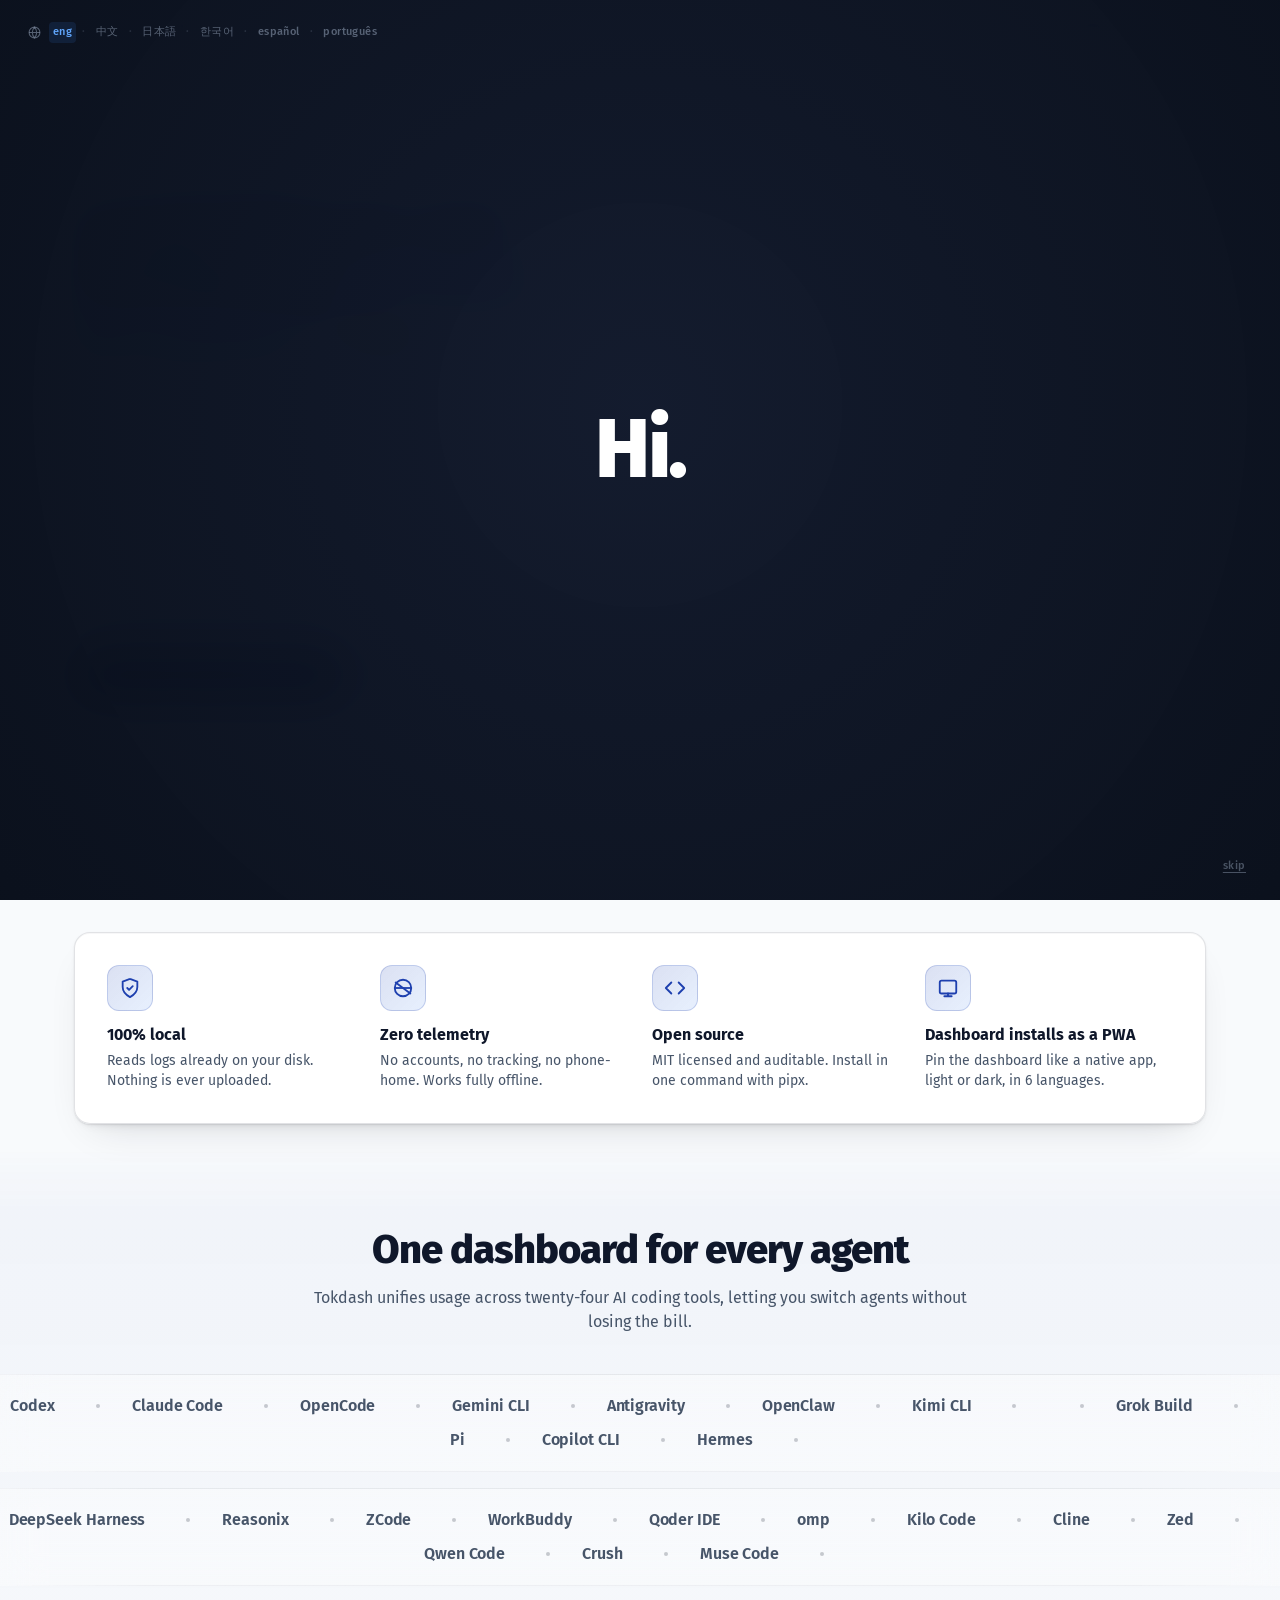
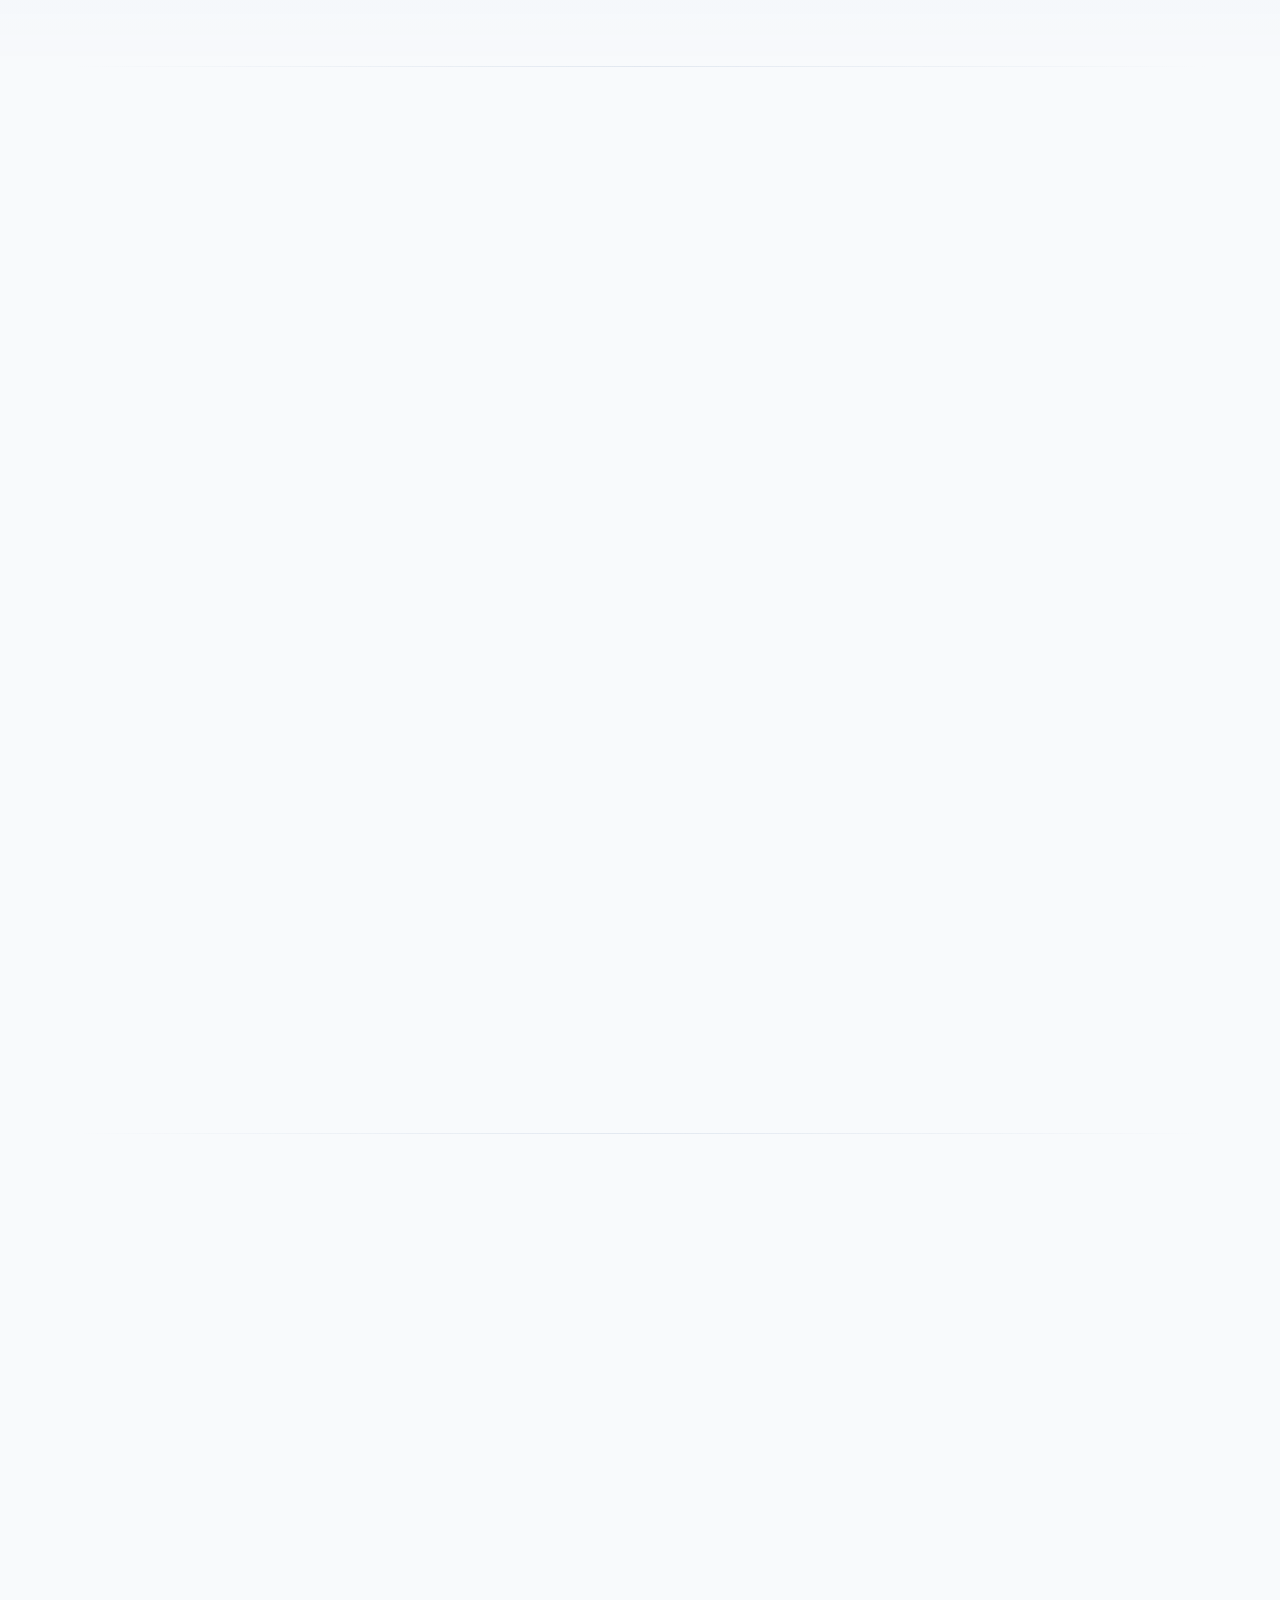
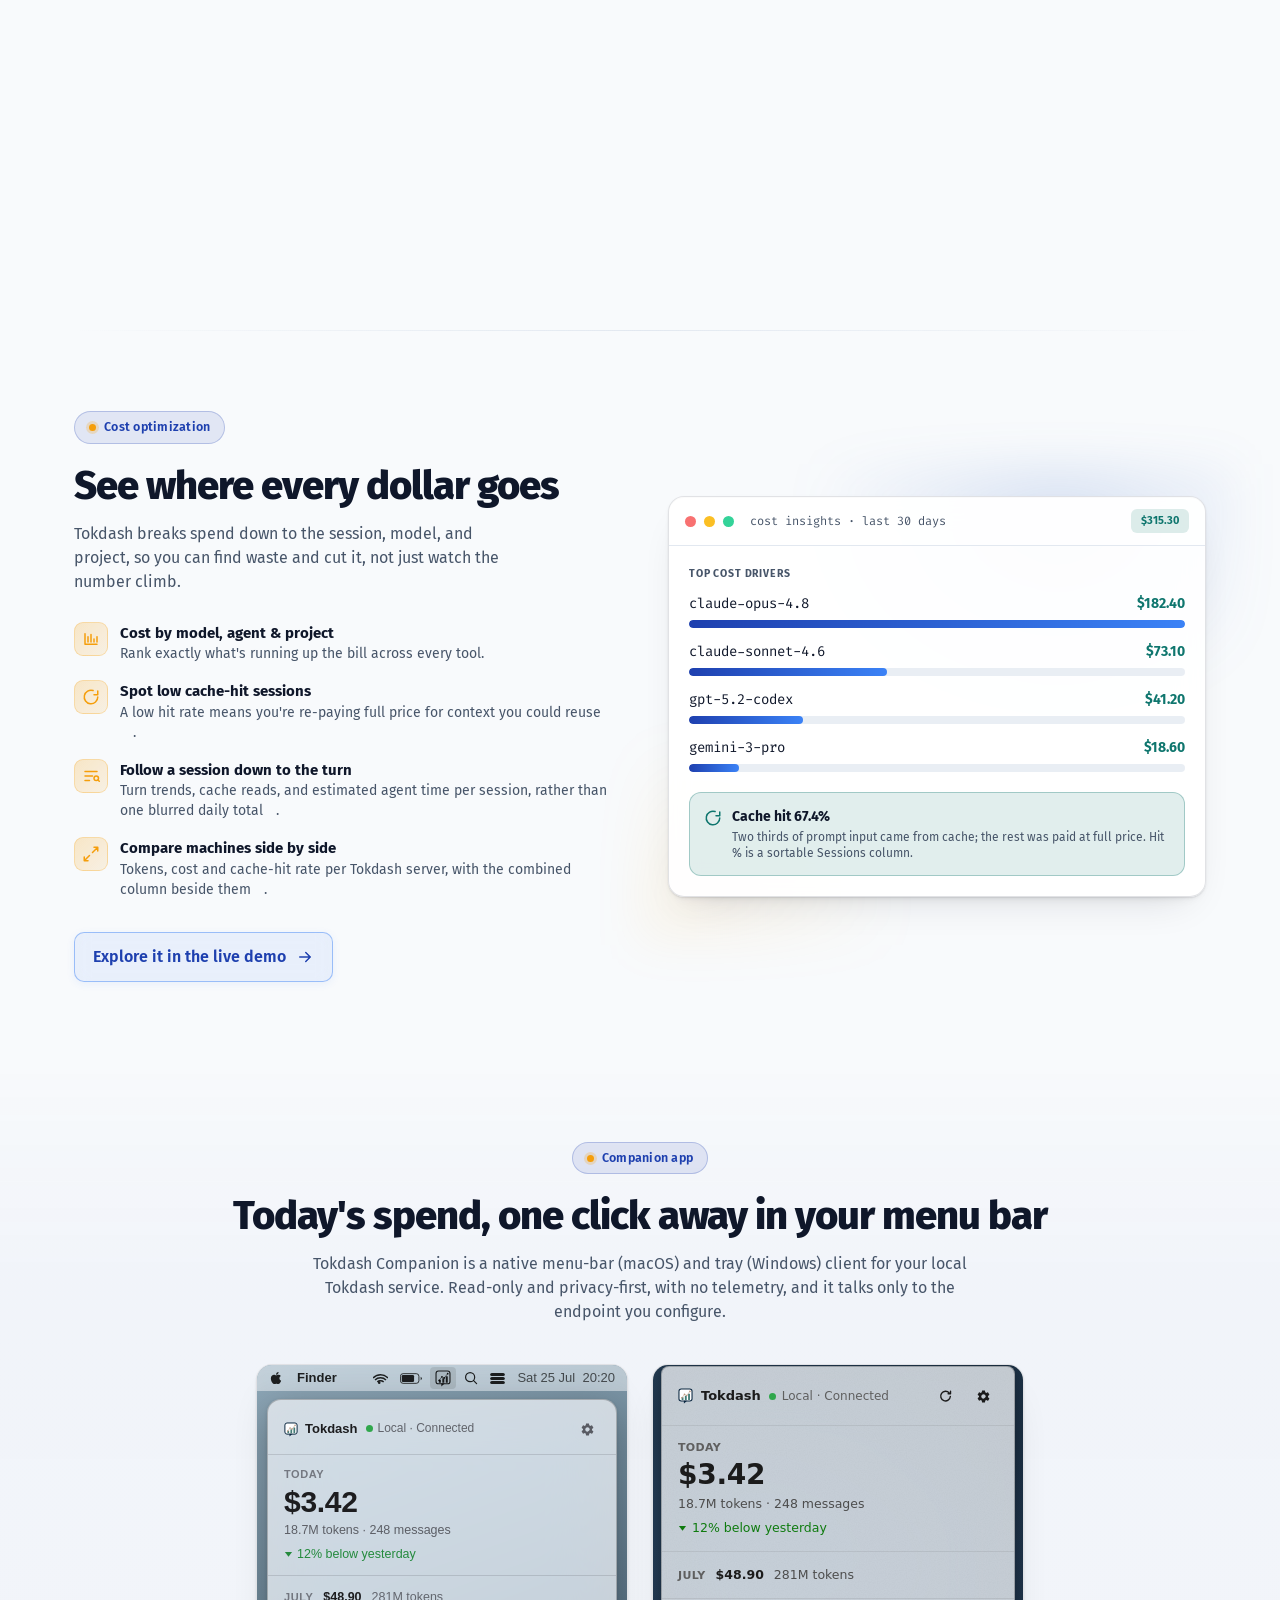
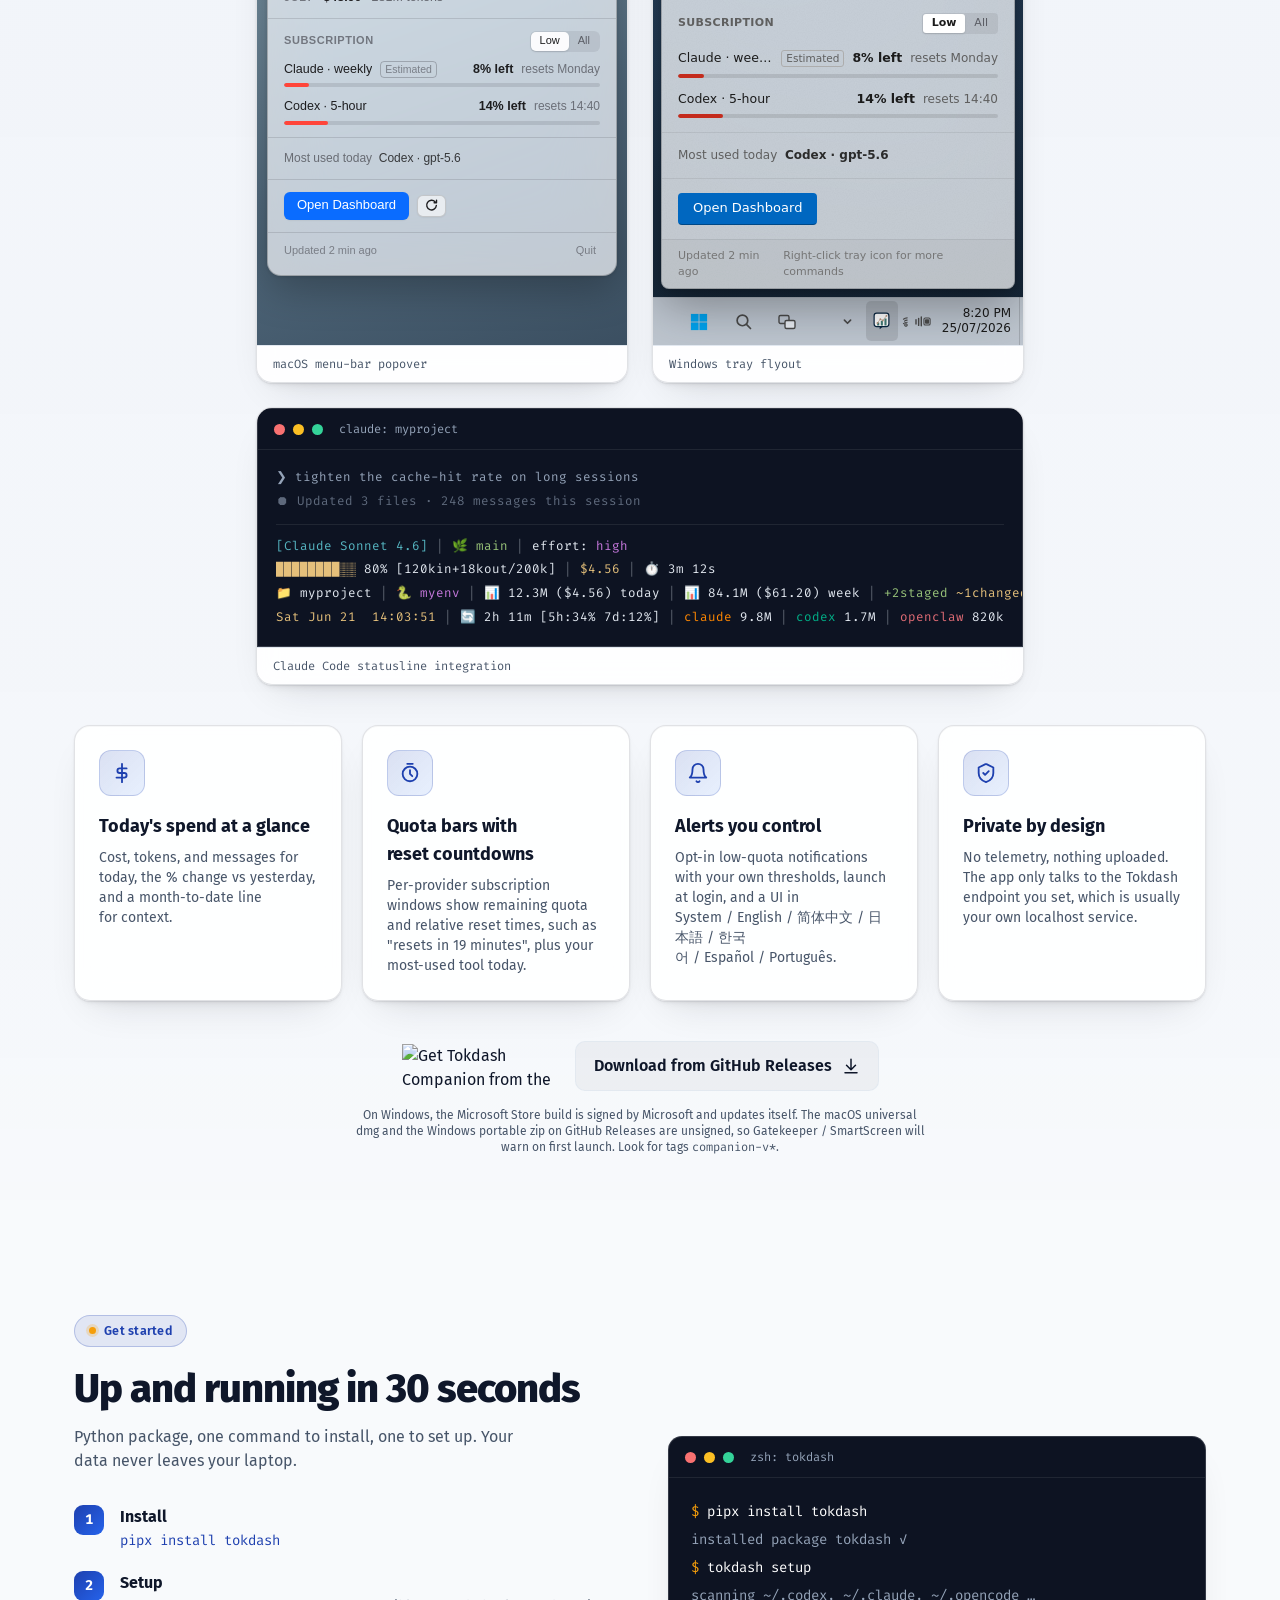
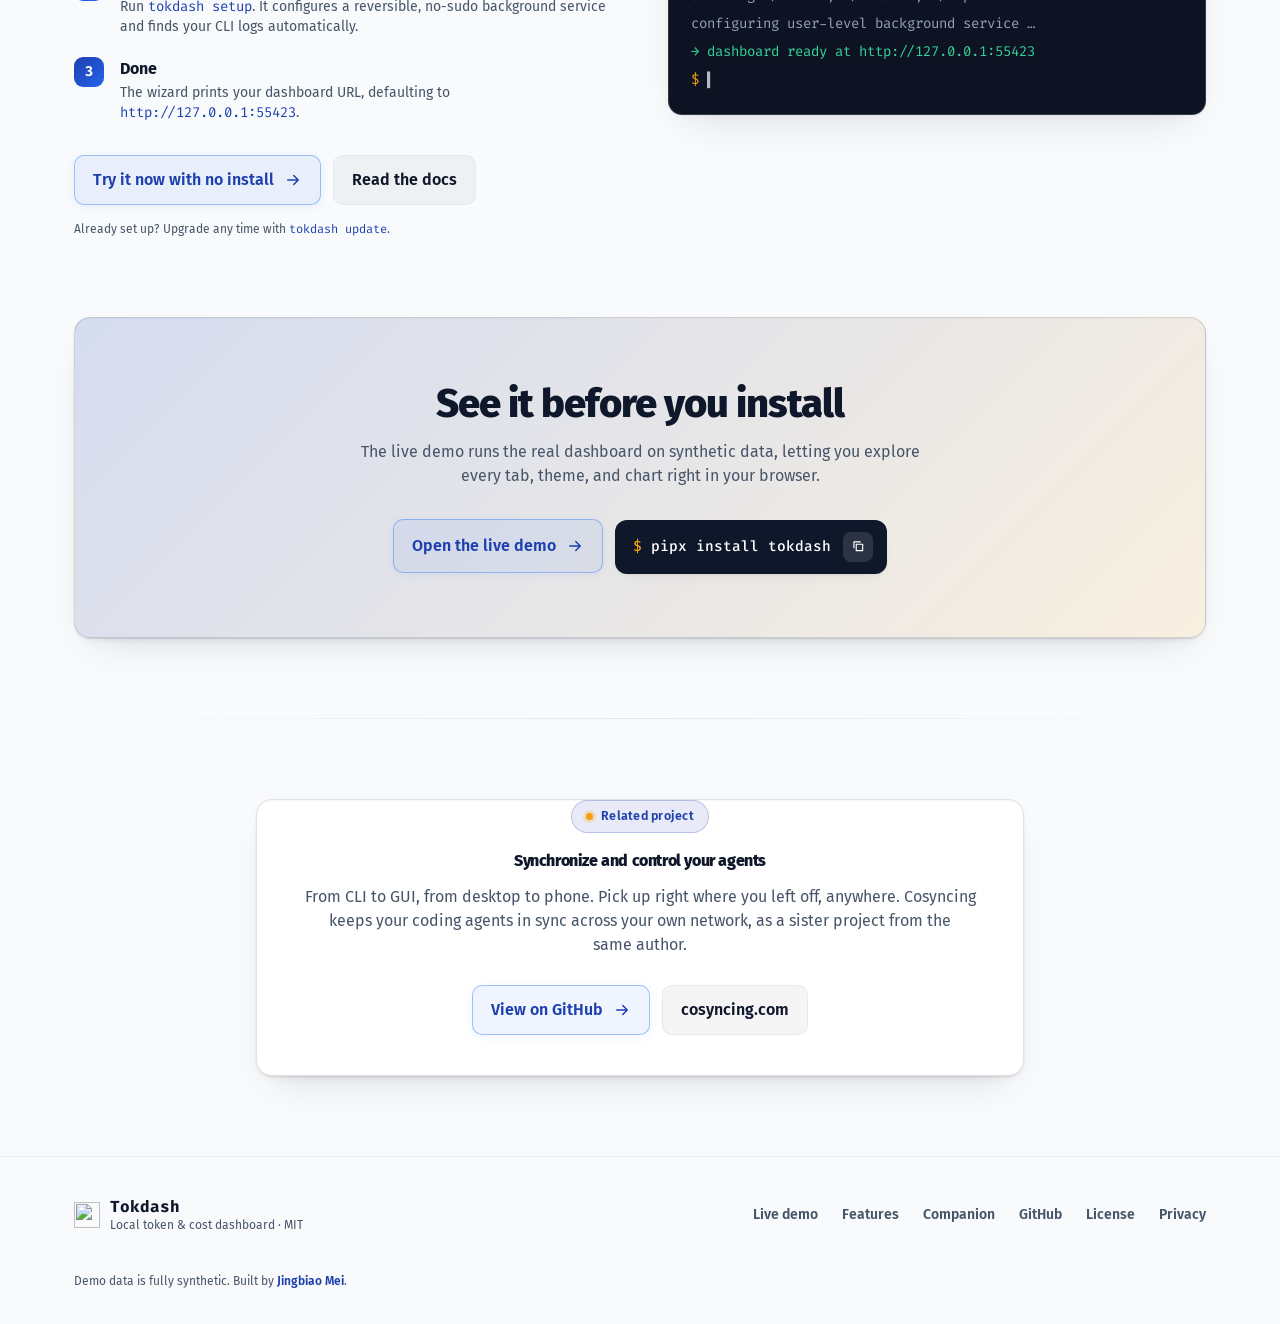
==== commit 2a24f601: "Split the tools between the two rows so neither repeats the other Two rows carrying the same marks r" ====
--- a/index.html
+++ b/index.html
@@ -452,8 +452,20 @@
            announcing the mark as well would say each tool twice.
 
            Qoder carries one mark for both of its builds, so it takes one
-           slot here. The count above the rows is twenty-four, and the row
-           is twenty-four. -->
+           slot here. The count above the rows is twenty-four, and the two
+           rows hold twenty-four between them.
+
+           The list is split down the middle rather than repeated. Two rows
+           showing the same marks reads as one list printed twice, and the
+           eye finds the same logo in both bands at once. A row carrying
+           half the tools each means the pair shows every tool exactly
+           once, always, however far either row has drifted.
+
+           The upper row takes the first twelve and the lower row the
+           second twelve, so a mark belongs to one row or the other and
+           never to both. That is also what keeps each row long enough to
+           be a row: a half is still wider than the window on any ordinary
+           display, so the run never runs out and leaves a gap. -->
       <div class="ticker-pair reveal">
         <div class="ticker">
           <div class="tick-row">
@@ -470,6 +482,24 @@
             <a class="tick-item" href="https://pi.dev/" target="_blank" rel="noopener"><img class="tick-logo" src="/static/icons/agents/pi.png" alt="" loading="lazy" onerror="this.style.display='none'"><span>Pi</span></a>
             <a class="tick-item" href="https://github.com/features/copilot" target="_blank" rel="noopener"><img class="tick-logo" src="/static/icons/agents/copilot.svg" alt="" loading="lazy" onerror="this.style.display='none'"><span>Copilot CLI</span></a>
             <a class="tick-item" href="https://hermes-agent.nousresearch.com/" target="_blank" rel="noopener"><img class="tick-logo" src="/static/icons/agents/hermes.png" alt="" loading="lazy" onerror="this.style.display='none'"><span>Hermes</span></a>
+            <a class="tick-item" aria-hidden="true" tabindex="-1" href="https://openai.com/codex/" target="_blank" rel="noopener"><img class="tick-logo" src="/static/icons/agents/codex.png" alt="" loading="lazy" onerror="this.style.display='none'"><span>Codex</span></a>
+            <a class="tick-item" aria-hidden="true" tabindex="-1" href="https://www.claude.com/product/claude-code" target="_blank" rel="noopener"><img class="tick-logo" src="/static/icons/agents/claude.svg" alt="" loading="lazy" onerror="this.style.display='none'"><span>Claude Code</span></a>
+            <a class="tick-item" aria-hidden="true" tabindex="-1" href="https://opencode.ai/" target="_blank" rel="noopener"><img class="tick-logo" src="/static/icons/agents/opencode.png" alt="" loading="lazy" onerror="this.style.display='none'"><span>OpenCode</span></a>
+            <a class="tick-item" aria-hidden="true" tabindex="-1" href="https://github.com/google-gemini/gemini-cli" target="_blank" rel="noopener"><img class="tick-logo" src="/static/icons/agents/gemini.svg" alt="" loading="lazy" onerror="this.style.display='none'"><span>Gemini CLI</span></a>
+            <a class="tick-item" aria-hidden="true" tabindex="-1" href="https://antigravity.google/" target="_blank" rel="noopener"><img class="tick-logo" src="/static/icons/agents/antigravity.png" alt="" loading="lazy" onerror="this.style.display='none'"><span>Antigravity</span></a>
+            <a class="tick-item" aria-hidden="true" tabindex="-1" href="https://openclaw.ai/" target="_blank" rel="noopener"><img class="tick-logo" src="/static/icons/agents/openclaw.png" alt="" loading="lazy" onerror="this.style.display='none'"><span>OpenClaw</span></a>
+            <a class="tick-item" aria-hidden="true" tabindex="-1" href="https://github.com/MoonshotAI/kimi-cli" target="_blank" rel="noopener"><img class="tick-logo" src="/static/icons/agents/kimi.png" alt="" loading="lazy" onerror="this.style.display='none'"><span>Kimi CLI</span></a>
+            <a class="tick-item" aria-hidden="true" tabindex="-1" href="https://mimo.xiaomi.com/coder" target="_blank" rel="noopener"><img class="tick-logo is-wordmark" src="/static/icons/agents/mimo.svg" alt="" loading="lazy" onerror="this.style.display='none'"></a>
+            <a class="tick-item" aria-hidden="true" tabindex="-1" href="https://grok.com/build" target="_blank" rel="noopener"><img class="tick-logo" src="/static/icons/agents/grok.png" alt="" loading="lazy" onerror="this.style.display='none'"><span>Grok Build</span></a>
+            <a class="tick-item" aria-hidden="true" tabindex="-1" href="https://pi.dev/" target="_blank" rel="noopener"><img class="tick-logo" src="/static/icons/agents/pi.png" alt="" loading="lazy" onerror="this.style.display='none'"><span>Pi</span></a>
+            <a class="tick-item" aria-hidden="true" tabindex="-1" href="https://github.com/features/copilot" target="_blank" rel="noopener"><img class="tick-logo" src="/static/icons/agents/copilot.svg" alt="" loading="lazy" onerror="this.style.display='none'"><span>Copilot CLI</span></a>
+            <a class="tick-item" aria-hidden="true" tabindex="-1" href="https://hermes-agent.nousresearch.com/" target="_blank" rel="noopener"><img class="tick-logo" src="/static/icons/agents/hermes.png" alt="" loading="lazy" onerror="this.style.display='none'"><span>Hermes</span></a>
+            </div>
+          </div>
+        </div>
+        <div class="ticker">
+          <div class="tick-row tick-row-back">
+            <div class="tick-track">
             <a class="tick-item" href="https://github.com/deepseek-ai/deepseek-harness" target="_blank" rel="noopener"><img class="tick-logo" src="/static/icons/agents/dsh.svg" alt="" loading="lazy" onerror="this.style.display='none'"><span>DeepSeek Harness</span></a>
             <a class="tick-item" href="https://reasonix.io/" target="_blank" rel="noopener"><img class="tick-logo" src="/static/icons/agents/reasonix.svg" alt="" loading="lazy" onerror="this.style.display='none'"><span>Reasonix</span></a>
             <a class="tick-item" href="https://zcode.z.ai/" target="_blank" rel="noopener"><img class="tick-logo" src="/static/icons/agents/zcode.png" alt="" loading="lazy" onerror="this.style.display='none'"><span>ZCode</span></a>
@@ -482,72 +512,6 @@
             <a class="tick-item" href="https://github.com/QwenLM/qwen-code" target="_blank" rel="noopener"><img class="tick-logo" src="/static/icons/agents/qwen_code.svg" alt="" loading="lazy" onerror="this.style.display='none'"><span>Qwen Code</span></a>
             <a class="tick-item" href="https://charm.land/crush" target="_blank" rel="noopener"><img class="tick-logo" src="/static/icons/agents/crush.png" alt="" loading="lazy" onerror="this.style.display='none'"><span>Crush</span></a>
             <a class="tick-item" href="https://dev.meta.ai/docs/muse-code" target="_blank" rel="noopener"><img class="tick-logo" src="/static/icons/agents/muse.svg" alt="" loading="lazy" onerror="this.style.display='none'"><span>Muse Code</span></a>
-            <a class="tick-item" aria-hidden="true" tabindex="-1" href="https://openai.com/codex/" target="_blank" rel="noopener"><img class="tick-logo" src="/static/icons/agents/codex.png" alt="" loading="lazy" onerror="this.style.display='none'"><span>Codex</span></a>
-            <a class="tick-item" aria-hidden="true" tabindex="-1" href="https://www.claude.com/product/claude-code" target="_blank" rel="noopener"><img class="tick-logo" src="/static/icons/agents/claude.svg" alt="" loading="lazy" onerror="this.style.display='none'"><span>Claude Code</span></a>
-            <a class="tick-item" aria-hidden="true" tabindex="-1" href="https://opencode.ai/" target="_blank" rel="noopener"><img class="tick-logo" src="/static/icons/agents/opencode.png" alt="" loading="lazy" onerror="this.style.display='none'"><span>OpenCode</span></a>
-            <a class="tick-item" aria-hidden="true" tabindex="-1" href="https://github.com/google-gemini/gemini-cli" target="_blank" rel="noopener"><img class="tick-logo" src="/static/icons/agents/gemini.svg" alt="" loading="lazy" onerror="this.style.display='none'"><span>Gemini CLI</span></a>
-            <a class="tick-item" aria-hidden="true" tabindex="-1" href="https://antigravity.google/" target="_blank" rel="noopener"><img class="tick-logo" src="/static/icons/agents/antigravity.png" alt="" loading="lazy" onerror="this.style.display='none'"><span>Antigravity</span></a>
-            <a class="tick-item" aria-hidden="true" tabindex="-1" href="https://openclaw.ai/" target="_blank" rel="noopener"><img class="tick-logo" src="/static/icons/agents/openclaw.png" alt="" loading="lazy" onerror="this.style.display='none'"><span>OpenClaw</span></a>
-            <a class="tick-item" aria-hidden="true" tabindex="-1" href="https://github.com/MoonshotAI/kimi-cli" target="_blank" rel="noopener"><img class="tick-logo" src="/static/icons/agents/kimi.png" alt="" loading="lazy" onerror="this.style.display='none'"><span>Kimi CLI</span></a>
-            <a class="tick-item" aria-hidden="true" tabindex="-1" href="https://mimo.xiaomi.com/coder" target="_blank" rel="noopener"><img class="tick-logo is-wordmark" src="/static/icons/agents/mimo.svg" alt="" loading="lazy" onerror="this.style.display='none'"></a>
-            <a class="tick-item" aria-hidden="true" tabindex="-1" href="https://grok.com/build" target="_blank" rel="noopener"><img class="tick-logo" src="/static/icons/agents/grok.png" alt="" loading="lazy" onerror="this.style.display='none'"><span>Grok Build</span></a>
-            <a class="tick-item" aria-hidden="true" tabindex="-1" href="https://pi.dev/" target="_blank" rel="noopener"><img class="tick-logo" src="/static/icons/agents/pi.png" alt="" loading="lazy" onerror="this.style.display='none'"><span>Pi</span></a>
-            <a class="tick-item" aria-hidden="true" tabindex="-1" href="https://github.com/features/copilot" target="_blank" rel="noopener"><img class="tick-logo" src="/static/icons/agents/copilot.svg" alt="" loading="lazy" onerror="this.style.display='none'"><span>Copilot CLI</span></a>
-            <a class="tick-item" aria-hidden="true" tabindex="-1" href="https://hermes-agent.nousresearch.com/" target="_blank" rel="noopener"><img class="tick-logo" src="/static/icons/agents/hermes.png" alt="" loading="lazy" onerror="this.style.display='none'"><span>Hermes</span></a>
-            <a class="tick-item" aria-hidden="true" tabindex="-1" href="https://github.com/deepseek-ai/deepseek-harness" target="_blank" rel="noopener"><img class="tick-logo" src="/static/icons/agents/dsh.svg" alt="" loading="lazy" onerror="this.style.display='none'"><span>DeepSeek Harness</span></a>
-            <a class="tick-item" aria-hidden="true" tabindex="-1" href="https://reasonix.io/" target="_blank" rel="noopener"><img class="tick-logo" src="/static/icons/agents/reasonix.svg" alt="" loading="lazy" onerror="this.style.display='none'"><span>Reasonix</span></a>
-            <a class="tick-item" aria-hidden="true" tabindex="-1" href="https://zcode.z.ai/" target="_blank" rel="noopener"><img class="tick-logo" src="/static/icons/agents/zcode.png" alt="" loading="lazy" onerror="this.style.display='none'"><span>ZCode</span></a>
-            <a class="tick-item" aria-hidden="true" tabindex="-1" href="https://www.workbuddy.ai/" target="_blank" rel="noopener"><img class="tick-logo" src="/static/icons/agents/workbuddy.png" alt="" loading="lazy" onerror="this.style.display='none'"><span>WorkBuddy</span></a>
-            <a class="tick-item" aria-hidden="true" tabindex="-1" href="https://qoder.com/" target="_blank" rel="noopener"><img class="tick-logo" src="/static/icons/agents/qoder.png" alt="" loading="lazy" onerror="this.style.display='none'"><span>Qoder IDE</span></a>
-            <a class="tick-item" aria-hidden="true" tabindex="-1" href="https://omp.sh/" target="_blank" rel="noopener"><img class="tick-logo" src="/static/icons/agents/omp.png" alt="" loading="lazy" onerror="this.style.display='none'"><span>omp</span></a>
-            <a class="tick-item" aria-hidden="true" tabindex="-1" href="https://kilocode.ai/" target="_blank" rel="noopener"><img class="tick-logo" src="/static/icons/agents/kilocode.png" alt="" loading="lazy" onerror="this.style.display='none'"><span>Kilo Code</span></a>
-            <a class="tick-item" aria-hidden="true" tabindex="-1" href="https://cline.bot/" target="_blank" rel="noopener"><img class="tick-logo" src="/static/icons/agents/cline.png" alt="" loading="lazy" onerror="this.style.display='none'"><span>Cline</span></a>
-            <a class="tick-item" aria-hidden="true" tabindex="-1" href="https://zed.dev/" target="_blank" rel="noopener"><img class="tick-logo" src="/static/icons/agents/zed.svg" alt="" loading="lazy" onerror="this.style.display='none'"><span>Zed</span></a>
-            <a class="tick-item" aria-hidden="true" tabindex="-1" href="https://github.com/QwenLM/qwen-code" target="_blank" rel="noopener"><img class="tick-logo" src="/static/icons/agents/qwen_code.svg" alt="" loading="lazy" onerror="this.style.display='none'"><span>Qwen Code</span></a>
-            <a class="tick-item" aria-hidden="true" tabindex="-1" href="https://charm.land/crush" target="_blank" rel="noopener"><img class="tick-logo" src="/static/icons/agents/crush.png" alt="" loading="lazy" onerror="this.style.display='none'"><span>Crush</span></a>
-            <a class="tick-item" aria-hidden="true" tabindex="-1" href="https://dev.meta.ai/docs/muse-code" target="_blank" rel="noopener"><img class="tick-logo" src="/static/icons/agents/muse.svg" alt="" loading="lazy" onerror="this.style.display='none'"><span>Muse Code</span></a>
-            </div>
-          </div>
-        </div>
-        <div class="ticker">
-          <div class="tick-row tick-row-back">
-            <div class="tick-track">
-            <a class="tick-item" href="https://openai.com/codex/" target="_blank" rel="noopener"><img class="tick-logo" src="/static/icons/agents/codex.png" alt="" loading="lazy" onerror="this.style.display='none'"><span>Codex</span></a>
-            <a class="tick-item" href="https://www.claude.com/product/claude-code" target="_blank" rel="noopener"><img class="tick-logo" src="/static/icons/agents/claude.svg" alt="" loading="lazy" onerror="this.style.display='none'"><span>Claude Code</span></a>
-            <a class="tick-item" href="https://opencode.ai/" target="_blank" rel="noopener"><img class="tick-logo" src="/static/icons/agents/opencode.png" alt="" loading="lazy" onerror="this.style.display='none'"><span>OpenCode</span></a>
-            <a class="tick-item" href="https://github.com/google-gemini/gemini-cli" target="_blank" rel="noopener"><img class="tick-logo" src="/static/icons/agents/gemini.svg" alt="" loading="lazy" onerror="this.style.display='none'"><span>Gemini CLI</span></a>
-            <a class="tick-item" href="https://antigravity.google/" target="_blank" rel="noopener"><img class="tick-logo" src="/static/icons/agents/antigravity.png" alt="" loading="lazy" onerror="this.style.display='none'"><span>Antigravity</span></a>
-            <a class="tick-item" href="https://openclaw.ai/" target="_blank" rel="noopener"><img class="tick-logo" src="/static/icons/agents/openclaw.png" alt="" loading="lazy" onerror="this.style.display='none'"><span>OpenClaw</span></a>
-            <a class="tick-item" href="https://github.com/MoonshotAI/kimi-cli" target="_blank" rel="noopener"><img class="tick-logo" src="/static/icons/agents/kimi.png" alt="" loading="lazy" onerror="this.style.display='none'"><span>Kimi CLI</span></a>
-            <a class="tick-item" href="https://mimo.xiaomi.com/coder" target="_blank" rel="noopener"><img class="tick-logo is-wordmark" src="/static/icons/agents/mimo.svg" alt="" loading="lazy" onerror="this.style.display='none'"></a>
-            <a class="tick-item" href="https://grok.com/build" target="_blank" rel="noopener"><img class="tick-logo" src="/static/icons/agents/grok.png" alt="" loading="lazy" onerror="this.style.display='none'"><span>Grok Build</span></a>
-            <a class="tick-item" href="https://pi.dev/" target="_blank" rel="noopener"><img class="tick-logo" src="/static/icons/agents/pi.png" alt="" loading="lazy" onerror="this.style.display='none'"><span>Pi</span></a>
-            <a class="tick-item" href="https://github.com/features/copilot" target="_blank" rel="noopener"><img class="tick-logo" src="/static/icons/agents/copilot.svg" alt="" loading="lazy" onerror="this.style.display='none'"><span>Copilot CLI</span></a>
-            <a class="tick-item" href="https://hermes-agent.nousresearch.com/" target="_blank" rel="noopener"><img class="tick-logo" src="/static/icons/agents/hermes.png" alt="" loading="lazy" onerror="this.style.display='none'"><span>Hermes</span></a>
-            <a class="tick-item" href="https://github.com/deepseek-ai/deepseek-harness" target="_blank" rel="noopener"><img class="tick-logo" src="/static/icons/agents/dsh.svg" alt="" loading="lazy" onerror="this.style.display='none'"><span>DeepSeek Harness</span></a>
-            <a class="tick-item" href="https://reasonix.io/" target="_blank" rel="noopener"><img class="tick-logo" src="/static/icons/agents/reasonix.svg" alt="" loading="lazy" onerror="this.style.display='none'"><span>Reasonix</span></a>
-            <a class="tick-item" href="https://zcode.z.ai/" target="_blank" rel="noopener"><img class="tick-logo" src="/static/icons/agents/zcode.png" alt="" loading="lazy" onerror="this.style.display='none'"><span>ZCode</span></a>
-            <a class="tick-item" href="https://www.workbuddy.ai/" target="_blank" rel="noopener"><img class="tick-logo" src="/static/icons/agents/workbuddy.png" alt="" loading="lazy" onerror="this.style.display='none'"><span>WorkBuddy</span></a>
-            <a class="tick-item" href="https://qoder.com/" target="_blank" rel="noopener"><img class="tick-logo" src="/static/icons/agents/qoder.png" alt="" loading="lazy" onerror="this.style.display='none'"><span>Qoder IDE</span></a>
-            <a class="tick-item" href="https://omp.sh/" target="_blank" rel="noopener"><img class="tick-logo" src="/static/icons/agents/omp.png" alt="" loading="lazy" onerror="this.style.display='none'"><span>omp</span></a>
-            <a class="tick-item" href="https://kilocode.ai/" target="_blank" rel="noopener"><img class="tick-logo" src="/static/icons/agents/kilocode.png" alt="" loading="lazy" onerror="this.style.display='none'"><span>Kilo Code</span></a>
-            <a class="tick-item" href="https://cline.bot/" target="_blank" rel="noopener"><img class="tick-logo" src="/static/icons/agents/cline.png" alt="" loading="lazy" onerror="this.style.display='none'"><span>Cline</span></a>
-            <a class="tick-item" href="https://zed.dev/" target="_blank" rel="noopener"><img class="tick-logo" src="/static/icons/agents/zed.svg" alt="" loading="lazy" onerror="this.style.display='none'"><span>Zed</span></a>
-            <a class="tick-item" href="https://github.com/QwenLM/qwen-code" target="_blank" rel="noopener"><img class="tick-logo" src="/static/icons/agents/qwen_code.svg" alt="" loading="lazy" onerror="this.style.display='none'"><span>Qwen Code</span></a>
-            <a class="tick-item" href="https://charm.land/crush" target="_blank" rel="noopener"><img class="tick-logo" src="/static/icons/agents/crush.png" alt="" loading="lazy" onerror="this.style.display='none'"><span>Crush</span></a>
-            <a class="tick-item" href="https://dev.meta.ai/docs/muse-code" target="_blank" rel="noopener"><img class="tick-logo" src="/static/icons/agents/muse.svg" alt="" loading="lazy" onerror="this.style.display='none'"><span>Muse Code</span></a>
-            <a class="tick-item" aria-hidden="true" tabindex="-1" href="https://openai.com/codex/" target="_blank" rel="noopener"><img class="tick-logo" src="/static/icons/agents/codex.png" alt="" loading="lazy" onerror="this.style.display='none'"><span>Codex</span></a>
-            <a class="tick-item" aria-hidden="true" tabindex="-1" href="https://www.claude.com/product/claude-code" target="_blank" rel="noopener"><img class="tick-logo" src="/static/icons/agents/claude.svg" alt="" loading="lazy" onerror="this.style.display='none'"><span>Claude Code</span></a>
-            <a class="tick-item" aria-hidden="true" tabindex="-1" href="https://opencode.ai/" target="_blank" rel="noopener"><img class="tick-logo" src="/static/icons/agents/opencode.png" alt="" loading="lazy" onerror="this.style.display='none'"><span>OpenCode</span></a>
-            <a class="tick-item" aria-hidden="true" tabindex="-1" href="https://github.com/google-gemini/gemini-cli" target="_blank" rel="noopener"><img class="tick-logo" src="/static/icons/agents/gemini.svg" alt="" loading="lazy" onerror="this.style.display='none'"><span>Gemini CLI</span></a>
-            <a class="tick-item" aria-hidden="true" tabindex="-1" href="https://antigravity.google/" target="_blank" rel="noopener"><img class="tick-logo" src="/static/icons/agents/antigravity.png" alt="" loading="lazy" onerror="this.style.display='none'"><span>Antigravity</span></a>
-            <a class="tick-item" aria-hidden="true" tabindex="-1" href="https://openclaw.ai/" target="_blank" rel="noopener"><img class="tick-logo" src="/static/icons/agents/openclaw.png" alt="" loading="lazy" onerror="this.style.display='none'"><span>OpenClaw</span></a>
-            <a class="tick-item" aria-hidden="true" tabindex="-1" href="https://github.com/MoonshotAI/kimi-cli" target="_blank" rel="noopener"><img class="tick-logo" src="/static/icons/agents/kimi.png" alt="" loading="lazy" onerror="this.style.display='none'"><span>Kimi CLI</span></a>
-            <a class="tick-item" aria-hidden="true" tabindex="-1" href="https://mimo.xiaomi.com/coder" target="_blank" rel="noopener"><img class="tick-logo is-wordmark" src="/static/icons/agents/mimo.svg" alt="" loading="lazy" onerror="this.style.display='none'"></a>
-            <a class="tick-item" aria-hidden="true" tabindex="-1" href="https://grok.com/build" target="_blank" rel="noopener"><img class="tick-logo" src="/static/icons/agents/grok.png" alt="" loading="lazy" onerror="this.style.display='none'"><span>Grok Build</span></a>
-            <a class="tick-item" aria-hidden="true" tabindex="-1" href="https://pi.dev/" target="_blank" rel="noopener"><img class="tick-logo" src="/static/icons/agents/pi.png" alt="" loading="lazy" onerror="this.style.display='none'"><span>Pi</span></a>
-            <a class="tick-item" aria-hidden="true" tabindex="-1" href="https://github.com/features/copilot" target="_blank" rel="noopener"><img class="tick-logo" src="/static/icons/agents/copilot.svg" alt="" loading="lazy" onerror="this.style.display='none'"><span>Copilot CLI</span></a>
-            <a class="tick-item" aria-hidden="true" tabindex="-1" href="https://hermes-agent.nousresearch.com/" target="_blank" rel="noopener"><img class="tick-logo" src="/static/icons/agents/hermes.png" alt="" loading="lazy" onerror="this.style.display='none'"><span>Hermes</span></a>
             <a class="tick-item" aria-hidden="true" tabindex="-1" href="https://github.com/deepseek-ai/deepseek-harness" target="_blank" rel="noopener"><img class="tick-logo" src="/static/icons/agents/dsh.svg" alt="" loading="lazy" onerror="this.style.display='none'"><span>DeepSeek Harness</span></a>
             <a class="tick-item" aria-hidden="true" tabindex="-1" href="https://reasonix.io/" target="_blank" rel="noopener"><img class="tick-logo" src="/static/icons/agents/reasonix.svg" alt="" loading="lazy" onerror="this.style.display='none'"><span>Reasonix</span></a>
             <a class="tick-item" aria-hidden="true" tabindex="-1" href="https://zcode.z.ai/" target="_blank" rel="noopener"><img class="tick-logo" src="/static/icons/agents/zcode.png" alt="" loading="lazy" onerror="this.style.display='none'"><span>ZCode</span></a>
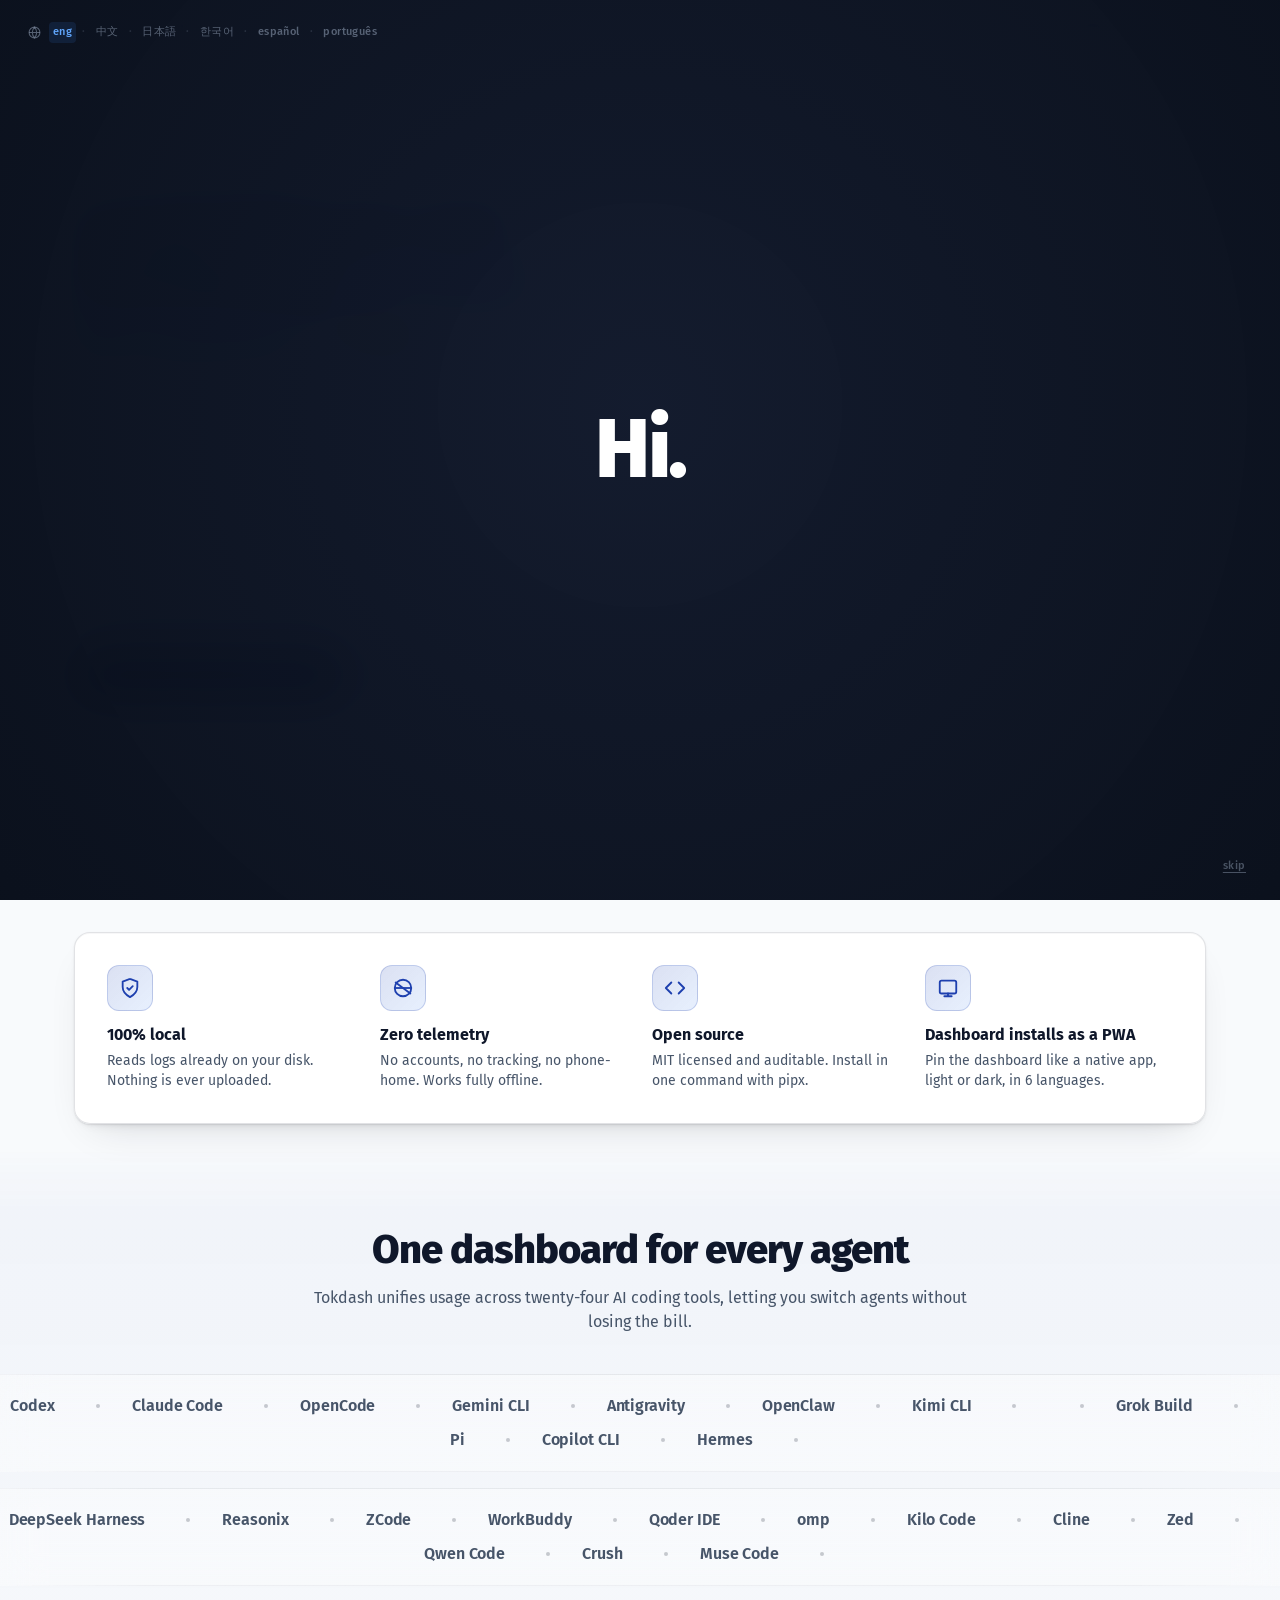
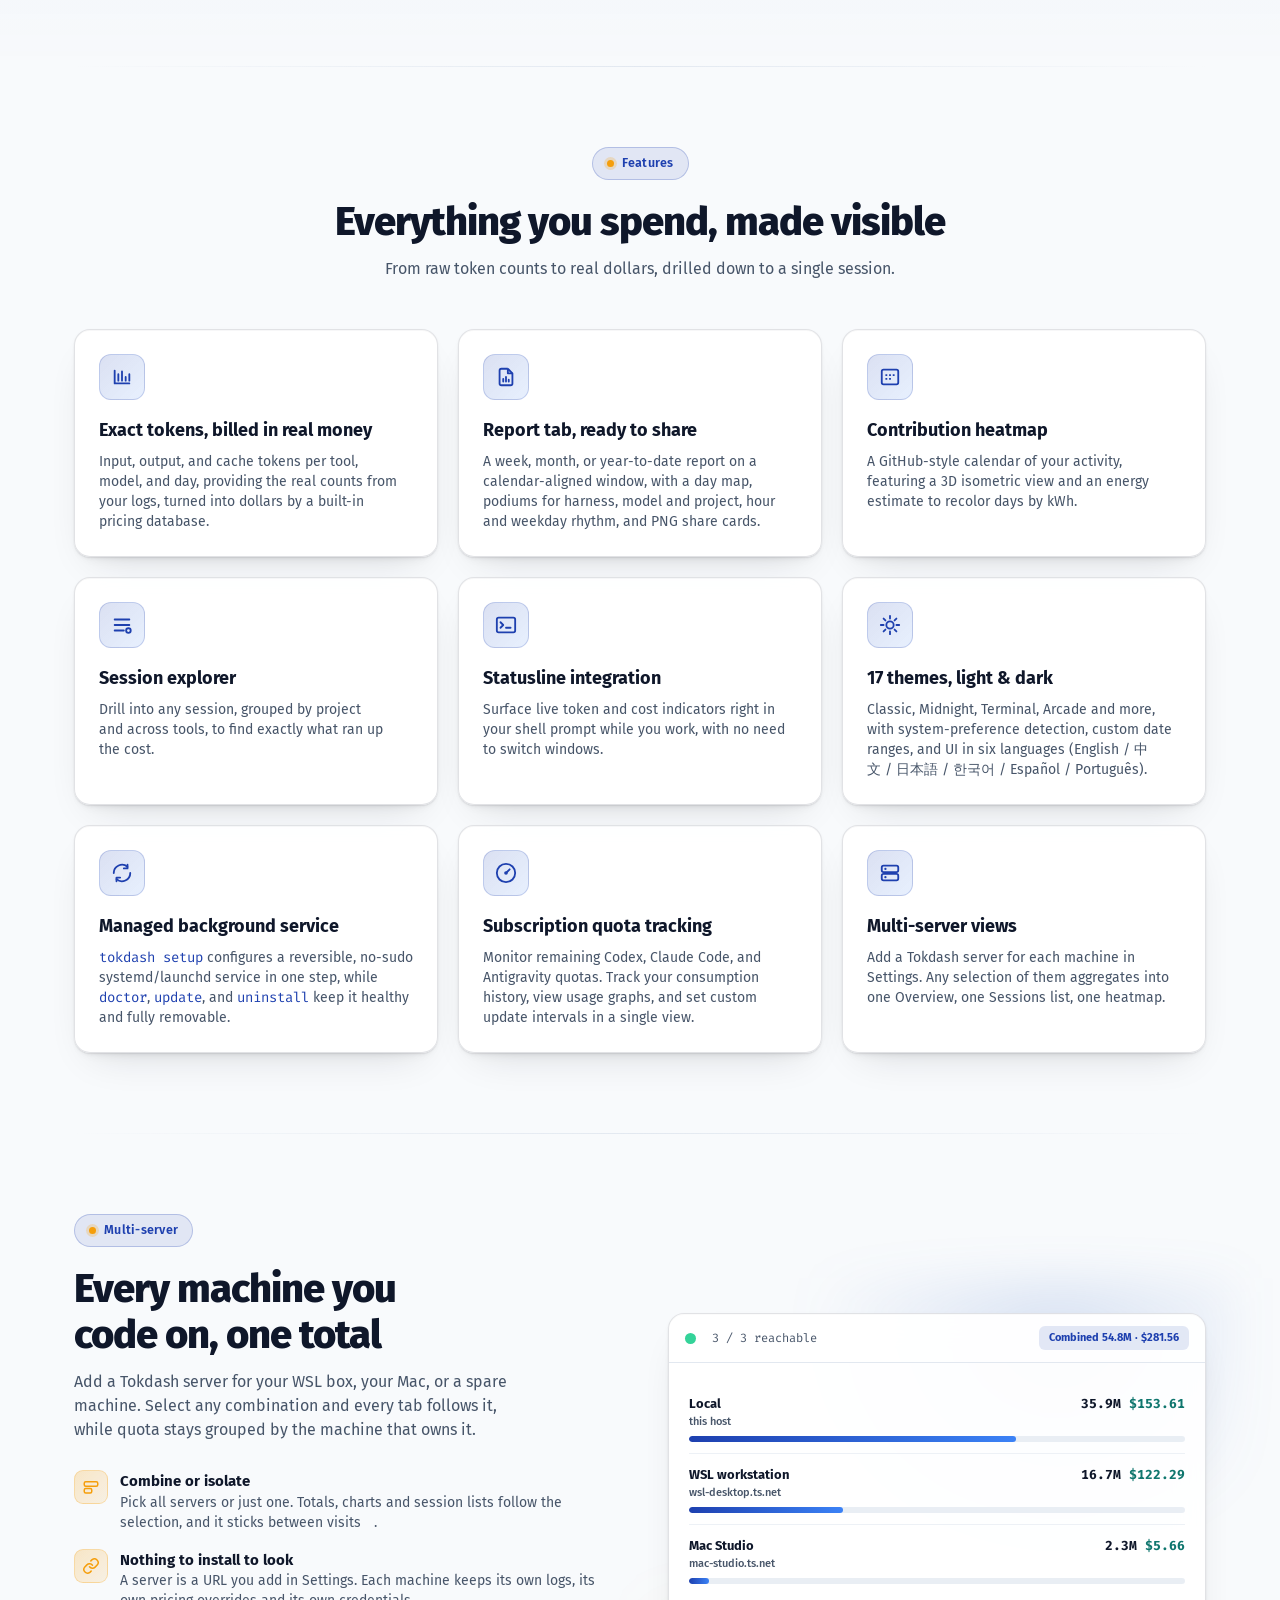
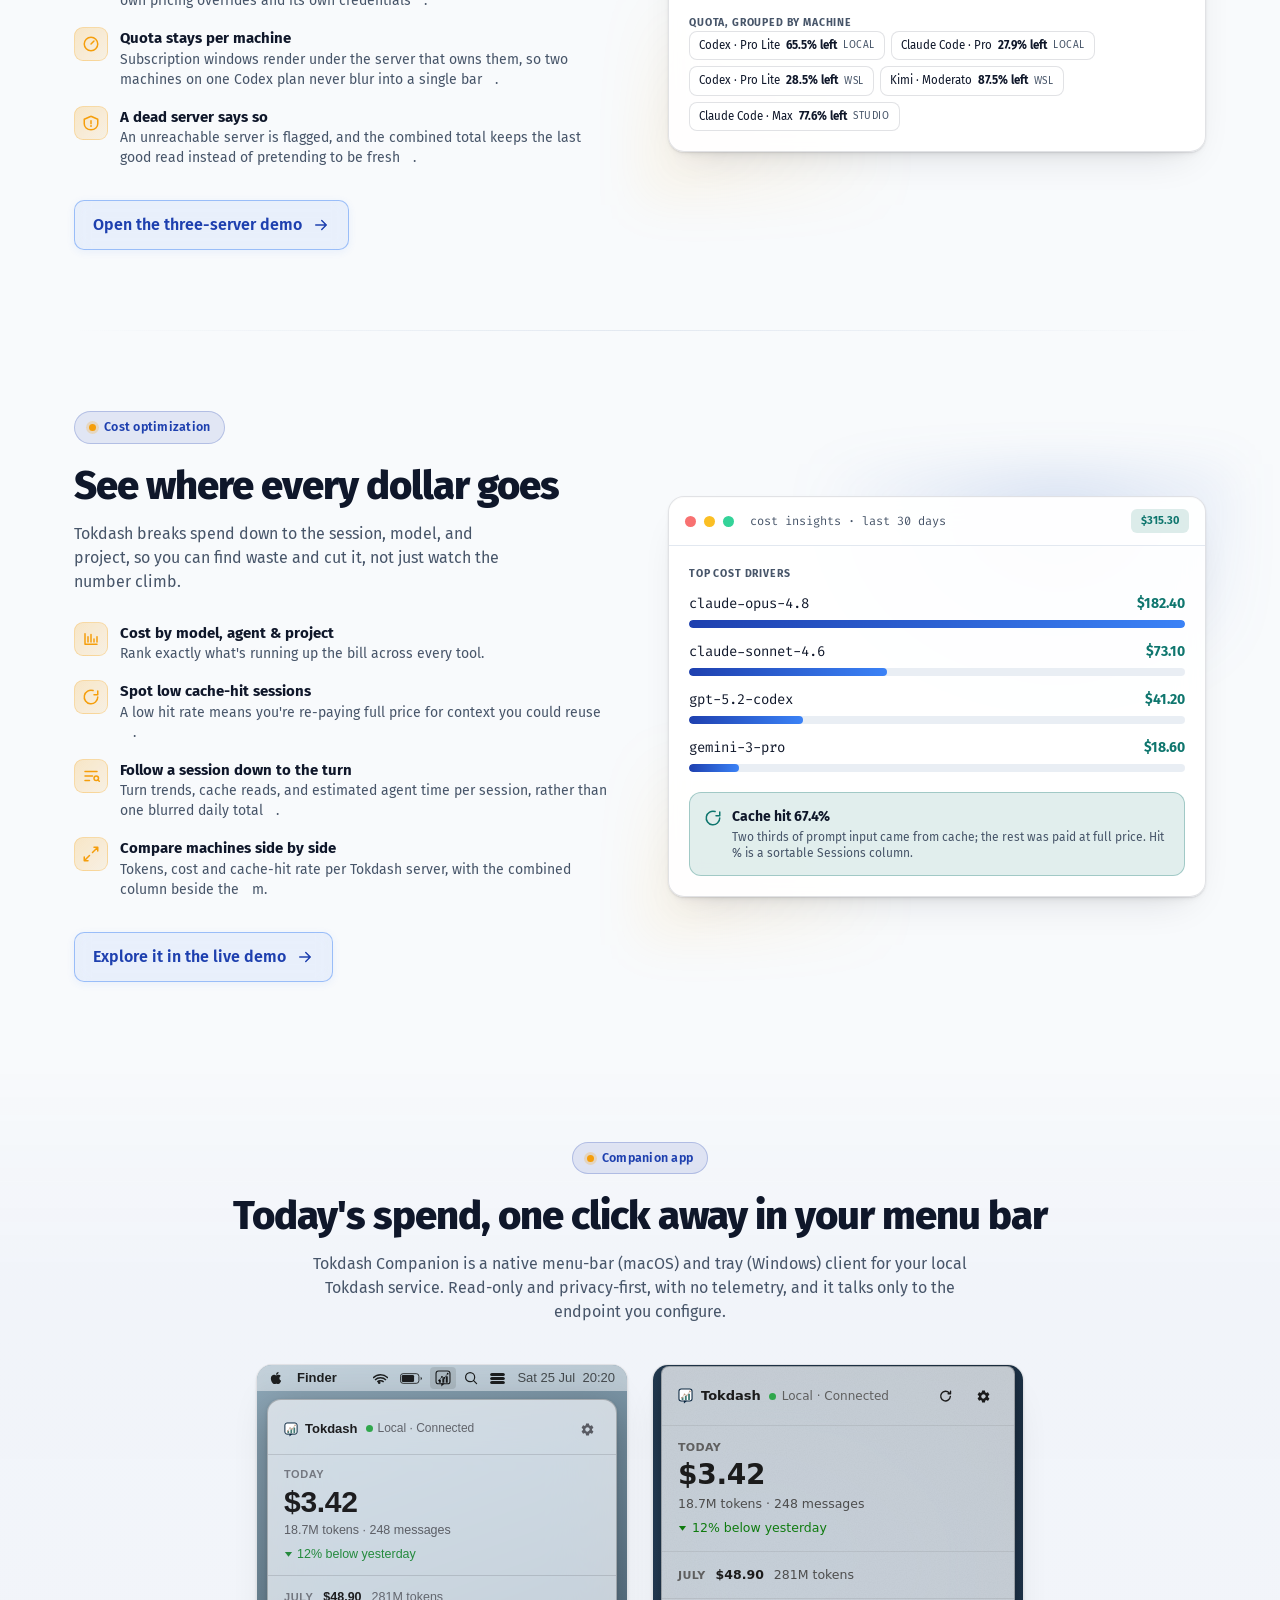
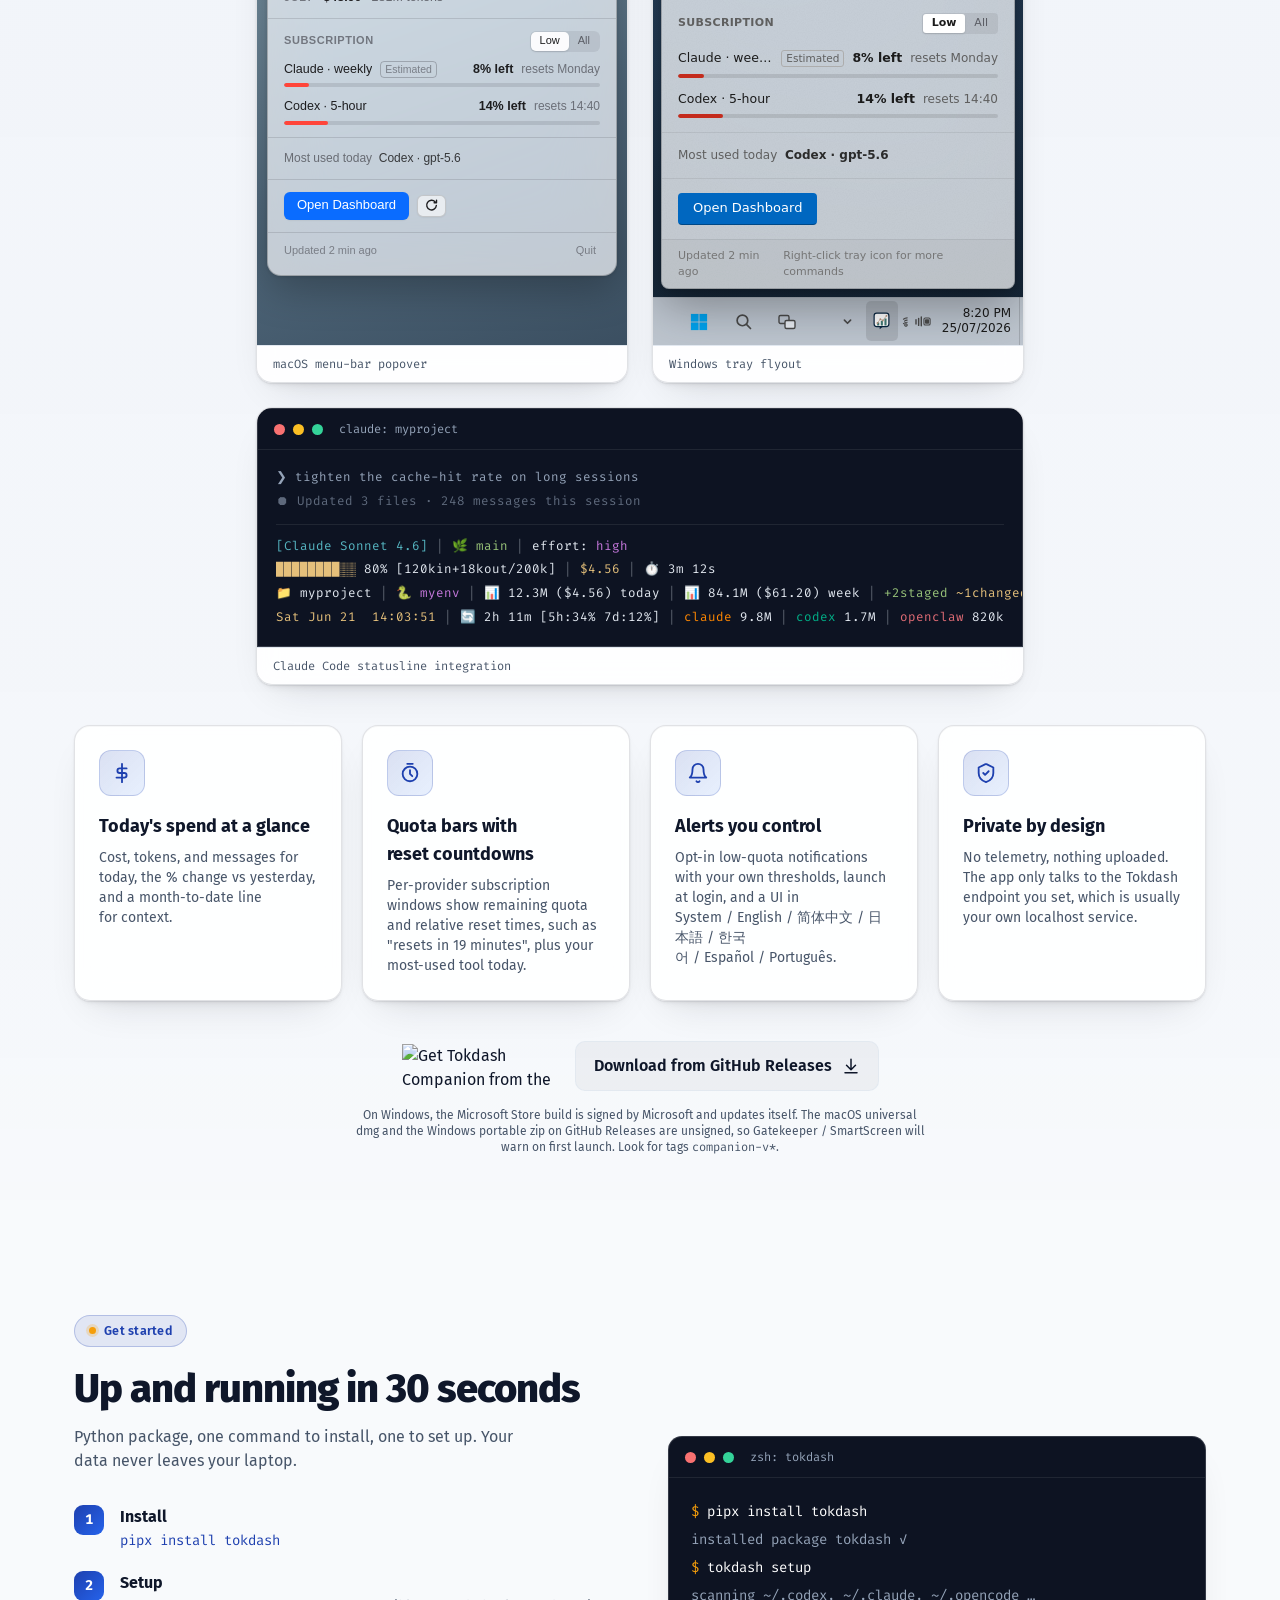
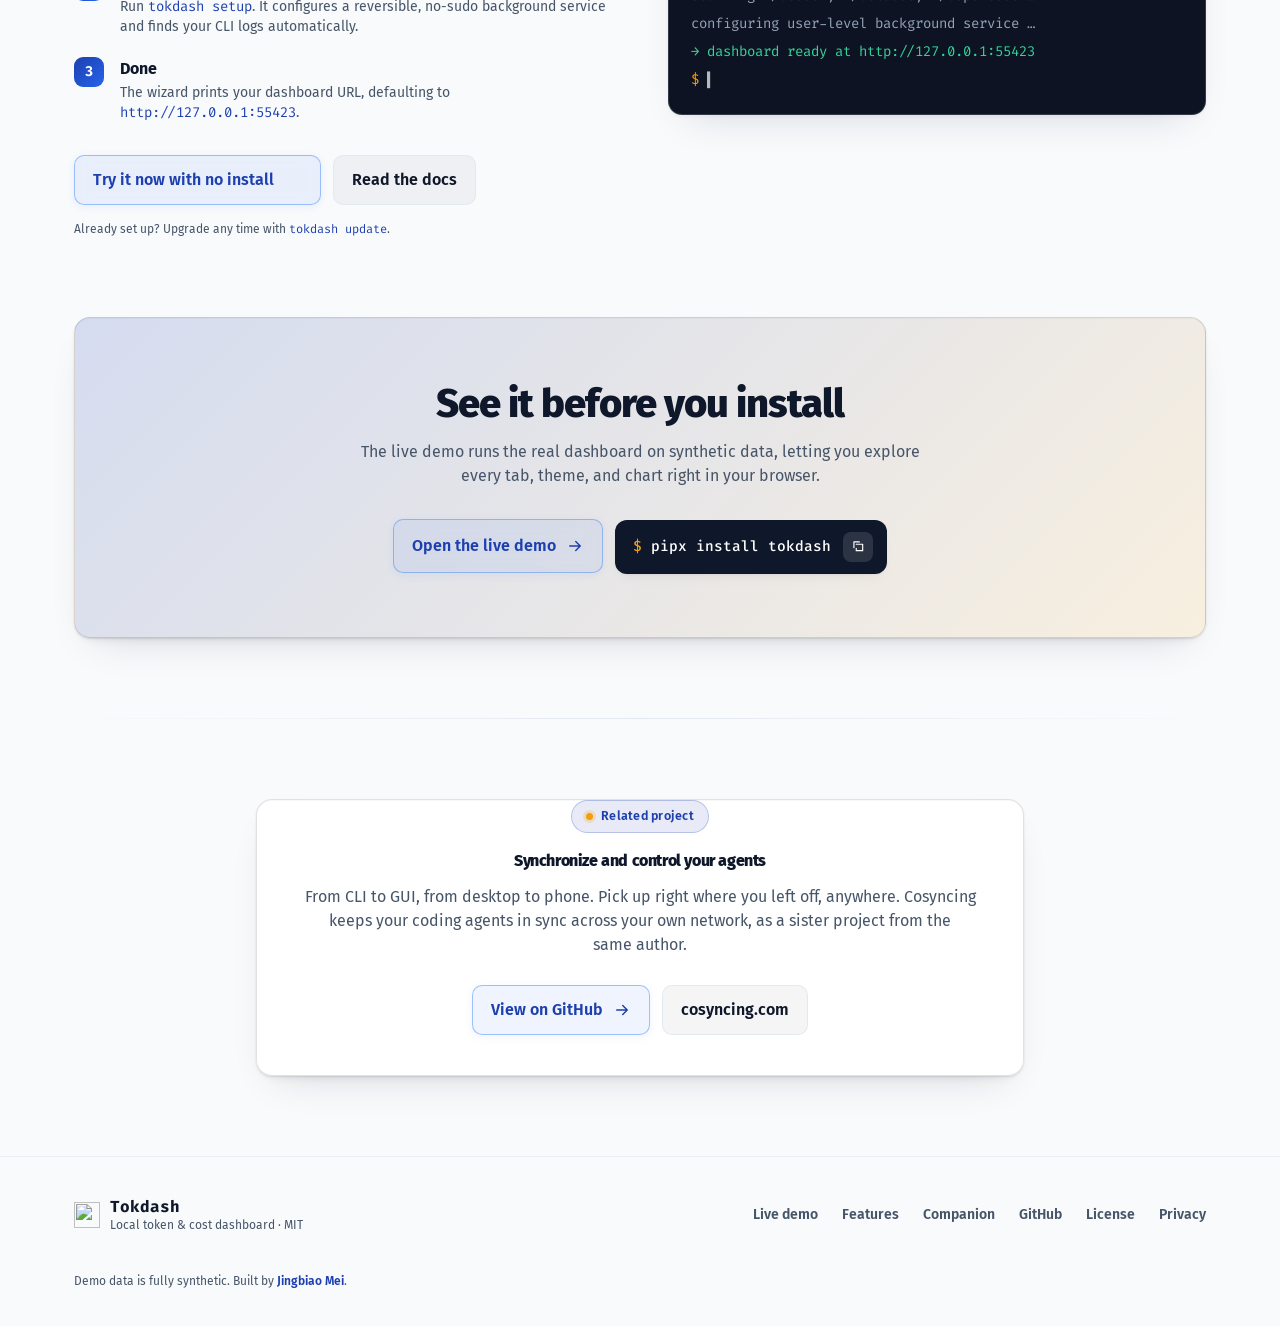
==== commit c30e6bd1: "Hand each departing mark to the other row instead of ending the run The two rows were still separate" ====
--- a/index.html
+++ b/index.html
@@ -444,12 +444,12 @@
            one band that happens to be thick; opposed, they cross, and the
            eye has two directions to follow instead of one.
 
-           Each row carries two identical copies of the list so the end of
-           one run is the start of the next, with no seam and no jump. The
-           second copy is hidden from screen readers and out of the tab
-           order, so the names are read once and reached once. The logos
-           carry no alt text: a name sits beside every one of them, so
-           announcing the mark as well would say each tool twice.
+           Each row carries its own twelve marks and no second copy: the
+           rows hand marks to one another as they drift, so a mark that
+           runs off the end of the upper row turns up in the lower one,
+           and a row never has to be long enough to loop on its own. The
+           logos carry no alt text: a name sits beside every one of them,
+           so announcing the mark as well would say each tool twice.
 
            Qoder carries one mark for both of its builds, so it takes one
            slot here. The count above the rows is twenty-four, and the two
@@ -459,13 +459,21 @@
            showing the same marks reads as one list printed twice, and the
            eye finds the same logo in both bands at once. A row carrying
            half the tools each means the pair shows every tool exactly
-           once, always, however far either row has drifted.
+           once, always, however far either row has drifted -- handing a
+           mark over is how a tool moves between the rows without ever
+           being in both at once.
 
            The upper row takes the first twelve and the lower row the
            second twelve, so a mark belongs to one row or the other and
            never to both. That is also what keeps each row long enough to
            be a row: a half is still wider than the window on any ordinary
            display, so the run never runs out and leaves a gap. -->
+
+      <!-- The marks are placed by ticker.js, which is also what moves one
+           row's departure into the other row. Without it the tracks are
+           ordinary wrapped lists: the upper row stands still showing its
+           twelve, the lower row its other twelve, and all twenty-four are
+           still there to read. -->
       <div class="ticker-pair reveal">
         <div class="ticker">
           <div class="tick-row">
@@ -482,18 +490,6 @@
             <a class="tick-item" href="https://pi.dev/" target="_blank" rel="noopener"><img class="tick-logo" src="/static/icons/agents/pi.png" alt="" loading="lazy" onerror="this.style.display='none'"><span>Pi</span></a>
             <a class="tick-item" href="https://github.com/features/copilot" target="_blank" rel="noopener"><img class="tick-logo" src="/static/icons/agents/copilot.svg" alt="" loading="lazy" onerror="this.style.display='none'"><span>Copilot CLI</span></a>
             <a class="tick-item" href="https://hermes-agent.nousresearch.com/" target="_blank" rel="noopener"><img class="tick-logo" src="/static/icons/agents/hermes.png" alt="" loading="lazy" onerror="this.style.display='none'"><span>Hermes</span></a>
-            <a class="tick-item" aria-hidden="true" tabindex="-1" href="https://openai.com/codex/" target="_blank" rel="noopener"><img class="tick-logo" src="/static/icons/agents/codex.png" alt="" loading="lazy" onerror="this.style.display='none'"><span>Codex</span></a>
-            <a class="tick-item" aria-hidden="true" tabindex="-1" href="https://www.claude.com/product/claude-code" target="_blank" rel="noopener"><img class="tick-logo" src="/static/icons/agents/claude.svg" alt="" loading="lazy" onerror="this.style.display='none'"><span>Claude Code</span></a>
-            <a class="tick-item" aria-hidden="true" tabindex="-1" href="https://opencode.ai/" target="_blank" rel="noopener"><img class="tick-logo" src="/static/icons/agents/opencode.png" alt="" loading="lazy" onerror="this.style.display='none'"><span>OpenCode</span></a>
-            <a class="tick-item" aria-hidden="true" tabindex="-1" href="https://github.com/google-gemini/gemini-cli" target="_blank" rel="noopener"><img class="tick-logo" src="/static/icons/agents/gemini.svg" alt="" loading="lazy" onerror="this.style.display='none'"><span>Gemini CLI</span></a>
-            <a class="tick-item" aria-hidden="true" tabindex="-1" href="https://antigravity.google/" target="_blank" rel="noopener"><img class="tick-logo" src="/static/icons/agents/antigravity.png" alt="" loading="lazy" onerror="this.style.display='none'"><span>Antigravity</span></a>
-            <a class="tick-item" aria-hidden="true" tabindex="-1" href="https://openclaw.ai/" target="_blank" rel="noopener"><img class="tick-logo" src="/static/icons/agents/openclaw.png" alt="" loading="lazy" onerror="this.style.display='none'"><span>OpenClaw</span></a>
-            <a class="tick-item" aria-hidden="true" tabindex="-1" href="https://github.com/MoonshotAI/kimi-cli" target="_blank" rel="noopener"><img class="tick-logo" src="/static/icons/agents/kimi.png" alt="" loading="lazy" onerror="this.style.display='none'"><span>Kimi CLI</span></a>
-            <a class="tick-item" aria-hidden="true" tabindex="-1" href="https://mimo.xiaomi.com/coder" target="_blank" rel="noopener"><img class="tick-logo is-wordmark" src="/static/icons/agents/mimo.svg" alt="" loading="lazy" onerror="this.style.display='none'"></a>
-            <a class="tick-item" aria-hidden="true" tabindex="-1" href="https://grok.com/build" target="_blank" rel="noopener"><img class="tick-logo" src="/static/icons/agents/grok.png" alt="" loading="lazy" onerror="this.style.display='none'"><span>Grok Build</span></a>
-            <a class="tick-item" aria-hidden="true" tabindex="-1" href="https://pi.dev/" target="_blank" rel="noopener"><img class="tick-logo" src="/static/icons/agents/pi.png" alt="" loading="lazy" onerror="this.style.display='none'"><span>Pi</span></a>
-            <a class="tick-item" aria-hidden="true" tabindex="-1" href="https://github.com/features/copilot" target="_blank" rel="noopener"><img class="tick-logo" src="/static/icons/agents/copilot.svg" alt="" loading="lazy" onerror="this.style.display='none'"><span>Copilot CLI</span></a>
-            <a class="tick-item" aria-hidden="true" tabindex="-1" href="https://hermes-agent.nousresearch.com/" target="_blank" rel="noopener"><img class="tick-logo" src="/static/icons/agents/hermes.png" alt="" loading="lazy" onerror="this.style.display='none'"><span>Hermes</span></a>
             </div>
           </div>
         </div>
@@ -512,18 +508,6 @@
             <a class="tick-item" href="https://github.com/QwenLM/qwen-code" target="_blank" rel="noopener"><img class="tick-logo" src="/static/icons/agents/qwen_code.svg" alt="" loading="lazy" onerror="this.style.display='none'"><span>Qwen Code</span></a>
             <a class="tick-item" href="https://charm.land/crush" target="_blank" rel="noopener"><img class="tick-logo" src="/static/icons/agents/crush.png" alt="" loading="lazy" onerror="this.style.display='none'"><span>Crush</span></a>
             <a class="tick-item" href="https://dev.meta.ai/docs/muse-code" target="_blank" rel="noopener"><img class="tick-logo" src="/static/icons/agents/muse.svg" alt="" loading="lazy" onerror="this.style.display='none'"><span>Muse Code</span></a>
-            <a class="tick-item" aria-hidden="true" tabindex="-1" href="https://github.com/deepseek-ai/deepseek-harness" target="_blank" rel="noopener"><img class="tick-logo" src="/static/icons/agents/dsh.svg" alt="" loading="lazy" onerror="this.style.display='none'"><span>DeepSeek Harness</span></a>
-            <a class="tick-item" aria-hidden="true" tabindex="-1" href="https://reasonix.io/" target="_blank" rel="noopener"><img class="tick-logo" src="/static/icons/agents/reasonix.svg" alt="" loading="lazy" onerror="this.style.display='none'"><span>Reasonix</span></a>
-            <a class="tick-item" aria-hidden="true" tabindex="-1" href="https://zcode.z.ai/" target="_blank" rel="noopener"><img class="tick-logo" src="/static/icons/agents/zcode.png" alt="" loading="lazy" onerror="this.style.display='none'"><span>ZCode</span></a>
-            <a class="tick-item" aria-hidden="true" tabindex="-1" href="https://www.workbuddy.ai/" target="_blank" rel="noopener"><img class="tick-logo" src="/static/icons/agents/workbuddy.png" alt="" loading="lazy" onerror="this.style.display='none'"><span>WorkBuddy</span></a>
-            <a class="tick-item" aria-hidden="true" tabindex="-1" href="https://qoder.com/" target="_blank" rel="noopener"><img class="tick-logo" src="/static/icons/agents/qoder.png" alt="" loading="lazy" onerror="this.style.display='none'"><span>Qoder IDE</span></a>
-            <a class="tick-item" aria-hidden="true" tabindex="-1" href="https://omp.sh/" target="_blank" rel="noopener"><img class="tick-logo" src="/static/icons/agents/omp.png" alt="" loading="lazy" onerror="this.style.display='none'"><span>omp</span></a>
-            <a class="tick-item" aria-hidden="true" tabindex="-1" href="https://kilocode.ai/" target="_blank" rel="noopener"><img class="tick-logo" src="/static/icons/agents/kilocode.png" alt="" loading="lazy" onerror="this.style.display='none'"><span>Kilo Code</span></a>
-            <a class="tick-item" aria-hidden="true" tabindex="-1" href="https://cline.bot/" target="_blank" rel="noopener"><img class="tick-logo" src="/static/icons/agents/cline.png" alt="" loading="lazy" onerror="this.style.display='none'"><span>Cline</span></a>
-            <a class="tick-item" aria-hidden="true" tabindex="-1" href="https://zed.dev/" target="_blank" rel="noopener"><img class="tick-logo" src="/static/icons/agents/zed.svg" alt="" loading="lazy" onerror="this.style.display='none'"><span>Zed</span></a>
-            <a class="tick-item" aria-hidden="true" tabindex="-1" href="https://github.com/QwenLM/qwen-code" target="_blank" rel="noopener"><img class="tick-logo" src="/static/icons/agents/qwen_code.svg" alt="" loading="lazy" onerror="this.style.display='none'"><span>Qwen Code</span></a>
-            <a class="tick-item" aria-hidden="true" tabindex="-1" href="https://charm.land/crush" target="_blank" rel="noopener"><img class="tick-logo" src="/static/icons/agents/crush.png" alt="" loading="lazy" onerror="this.style.display='none'"><span>Crush</span></a>
-            <a class="tick-item" aria-hidden="true" tabindex="-1" href="https://dev.meta.ai/docs/muse-code" target="_blank" rel="noopener"><img class="tick-logo" src="/static/icons/agents/muse.svg" alt="" loading="lazy" onerror="this.style.display='none'"><span>Muse Code</span></a>
             </div>
           </div>
         </div>
--- a/static/landing/components.css
+++ b/static/landing/components.css
@@ -496,16 +496,37 @@
   -webkit-mask-size: 100% 100%;
   mask-size: 100% 100%;
 }
+/* A track has two states, and the stylesheet only describes the quiet one.
+
+   Standing still it is an ordinary centred wrap: the upper row shows its
+   twelve marks and the lower row its other twelve, so all twenty-four are
+   on the page to read. That is also the whole fallback -- no script, or a
+   device the capability gate turned down, and the marks simply sit there.
+
+   Drifting, ticker.js places every mark itself and moves one row's
+   departure into the other row, so it owns the positions and the
+   stylesheet gets out of the way. It sets .tick-live on <html> only once
+   it has measured everything it needs, so a row is never caught half in
+   one state and half in the other. */
 .tick-track {
-  display: flex; align-items: center; width: max-content;
+  display: flex; align-items: center; justify-content: center;
+  flex-wrap: wrap; row-gap: 10px; width: auto;
+}
+/* Drifting: the track is a plain box and each mark is placed against its
+   left edge, so the only thing that moves a mark is the transform
+   ticker.js writes on it. */
+html.tick-live .tick-track {
+  position: relative;
+  width: 100%;
+  flex-wrap: nowrap;
+  row-gap: 0;
+}
+html.tick-live .tick-item {
+  position: absolute;
+  top: 0; left: 0;
+  margin-right: 0;
   will-change: transform;
-  animation: tick-drift 52s linear infinite;
-}
-/* The lower row runs the same drift backwards. The track is periodic, so
-   starting one period to the left and settling to zero is the same motion
-   as starting at zero and settling one period to the left: the seam where
-   the loop restarts lands in exactly the same place either way. */
-.tick-row-back .tick-track { animation-name: tick-drift-back; }
+}
 .tick-item {
   flex: none;
   display: inline-flex; align-items: center; gap: 9px;
@@ -548,40 +569,21 @@
    it keeps the motion unbroken, which leaves the pointer something to aim
    at and keeps the link under it hittable.
 
-   The rate itself lives in ticker.js. CSS cannot slow a running animation
-   without restarting it, and restarting it jumps the row sideways. */
-
-@keyframes tick-drift {
-  from { transform: translate3d(0, 0, 0); }
-  to { transform: translate3d(-50%, 0, 0); }
-}
-@keyframes tick-drift-back {
-  from { transform: translate3d(-50%, 0, 0); }
-  to { transform: translate3d(0, 0, 0); }
-}
-
-/* Reduced motion, no JavaScript, or a device the capability gate turned down:
-   the names stand still and wrap into a plain list. A row that cannot move
-   is not a row, so the two copies collapse to one and the track becomes an
-   ordinary centred wrap. */
+   The rate lives in ticker.js, along with the drift itself, because the
+   drift can no longer be a plain CSS animation: a mark that leaves one row
+   has to be handed to the other, and that only works if the script knows
+   where every mark is on every frame.
+
+   Reduced motion, no JavaScript, or a device the capability gate turned
+   down: .tick-live is never set, the mask comes off, and both rows are
+   plain centred lists. All twenty-four marks are still on the page. */
 @media (prefers-reduced-motion: reduce) {
   .ticker { width: auto; margin-left: auto; margin-right: auto; }
-  .tick-row {
-    -webkit-mask-image: none; mask-image: none;
-  }
-  .tick-track { animation: none; width: auto; flex-wrap: wrap; justify-content: center; row-gap: 10px; }
-  .tick-item { margin-right: 0; }
-  .tick-item[aria-hidden='true'] { display: none; }
-}
-/* html.js is added by the first script on the page. Without it there is no
-   class to gate on, so the names must not wait on an animation that was
-   never going to be allowed to run anyway. */
-html:not(.js) .tick-track { animation: none; width: auto; flex-wrap: wrap; justify-content: center; row-gap: 10px; }
-html:not(.js) .tick-row { -webkit-mask-image: none; mask-image: none; }
-html:not(.js) .tick-item[aria-hidden='true'] { display: none; }
-/* The page's capability gate has already made this call in JS: a metered or
-   memory-constrained connection, two cores or 2GB. The verdict is read off
-   <html> rather than asked a second time here. */
-html:not(.can-animate) .tick-track { animation: none; width: auto; flex-wrap: wrap; justify-content: center; row-gap: 10px; }
+  .tick-row { -webkit-mask-image: none; mask-image: none; }
+}
+/* html.js is added by the first script on the page, and the capability gate
+   publishes its verdict as .can-animate. Without both there is no reason to
+   believe the rows will ever drift, so they must not be drawn as though
+   they had. */
+html:not(.js) .tick-row,
 html:not(.can-animate) .tick-row { -webkit-mask-image: none; mask-image: none; }
-html:not(.can-animate) .tick-item[aria-hidden='true'] { display: none; }
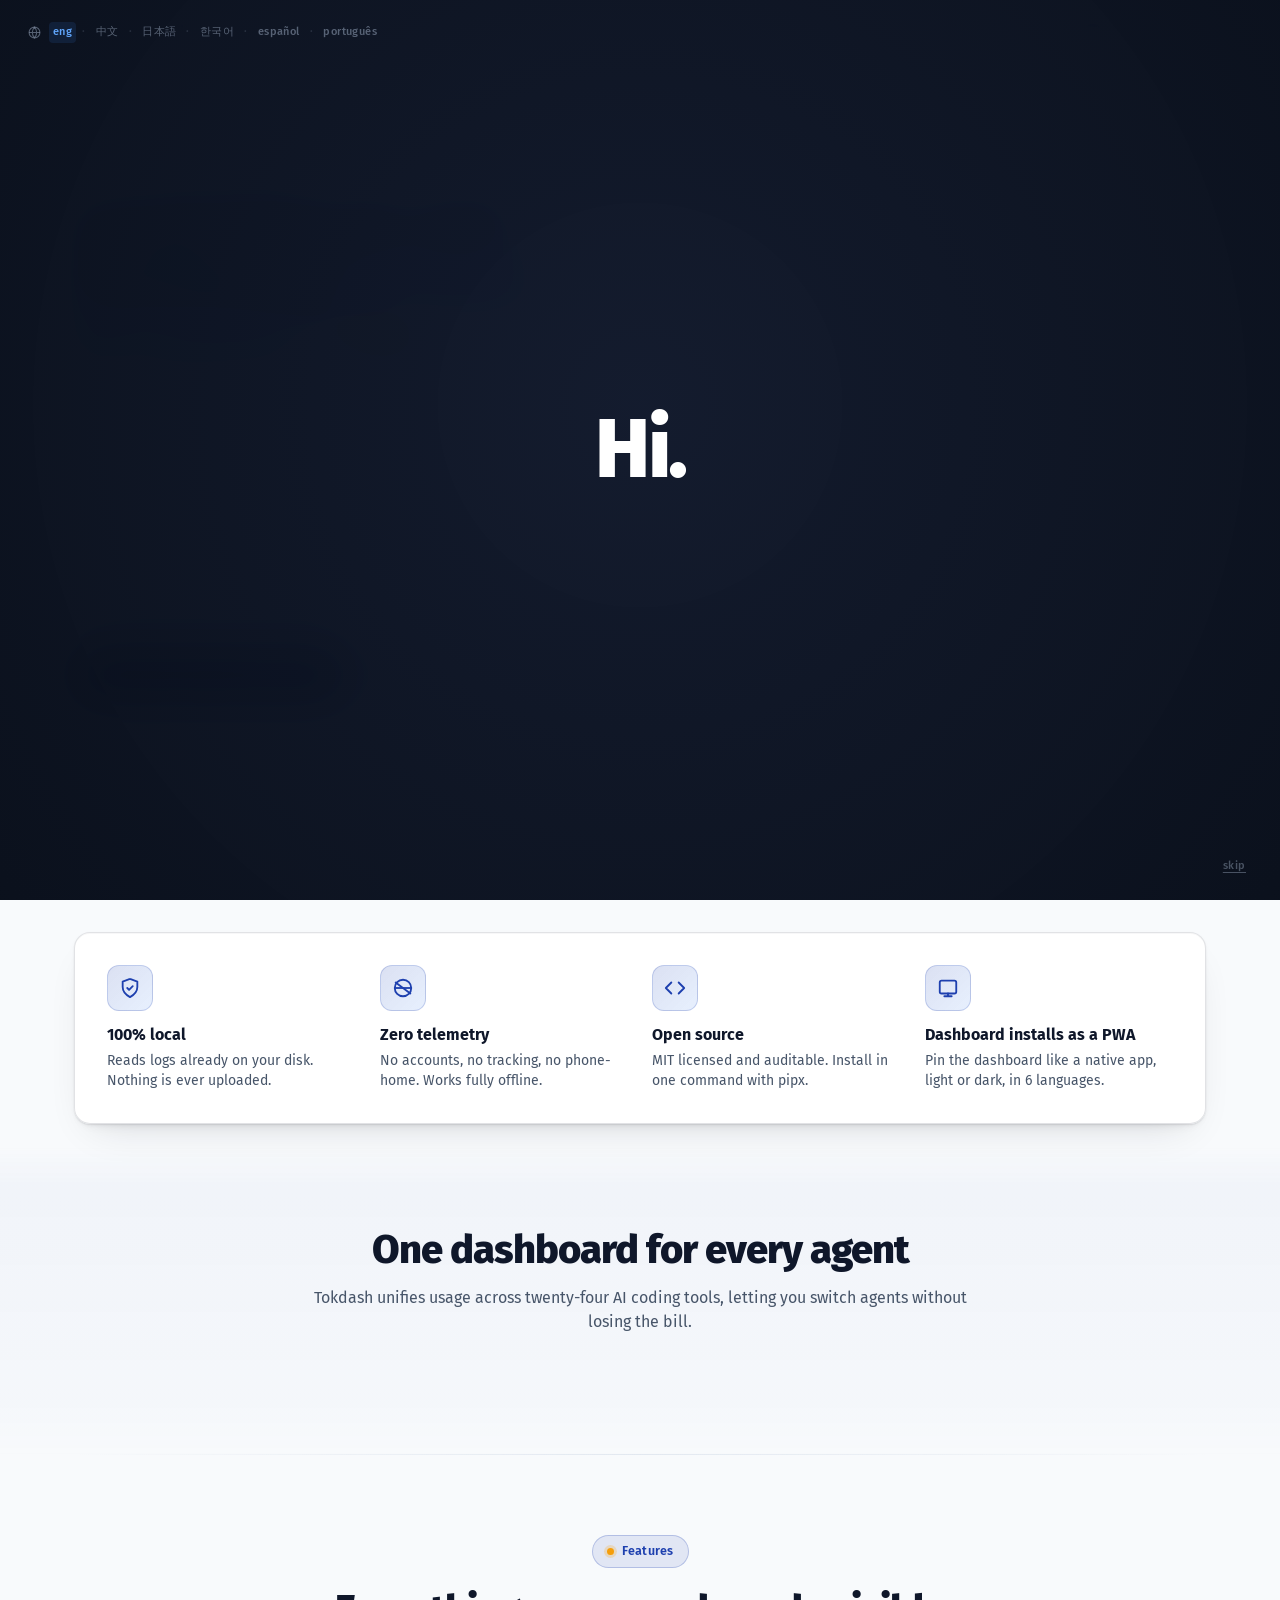
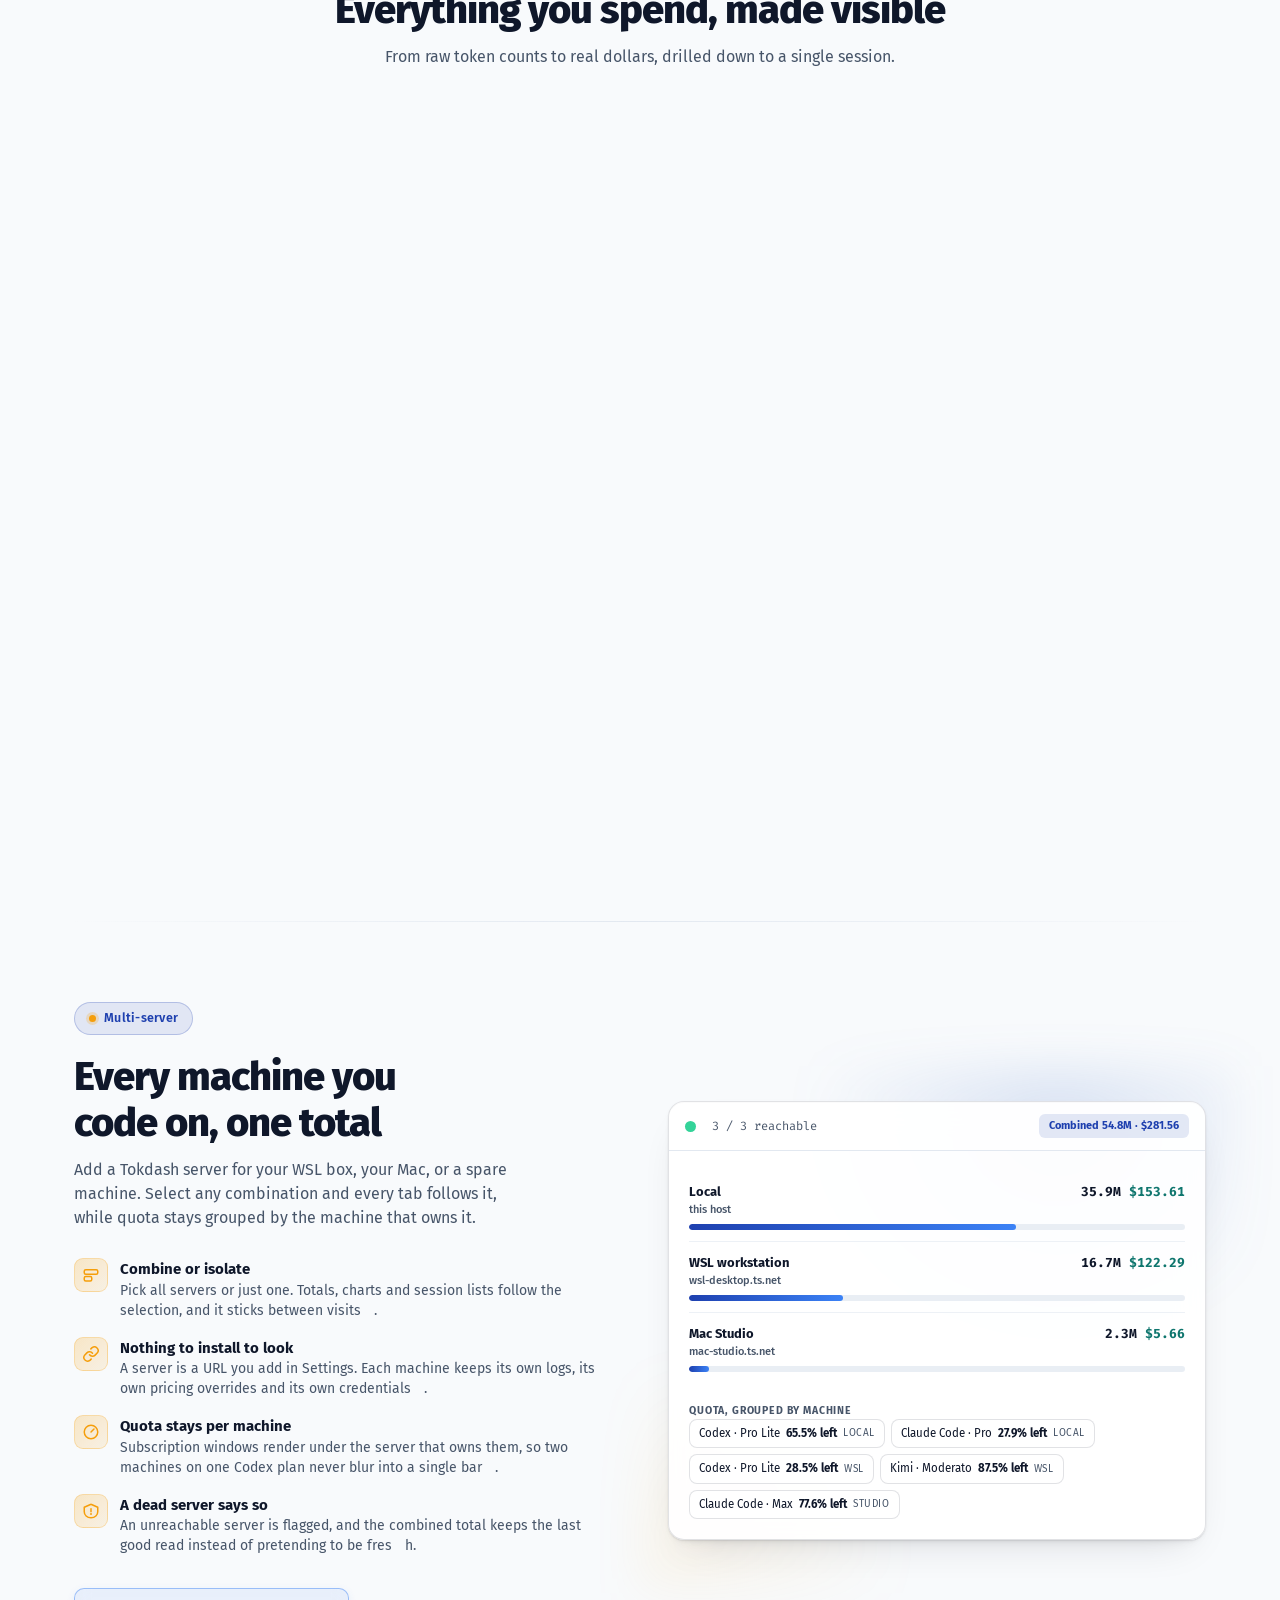
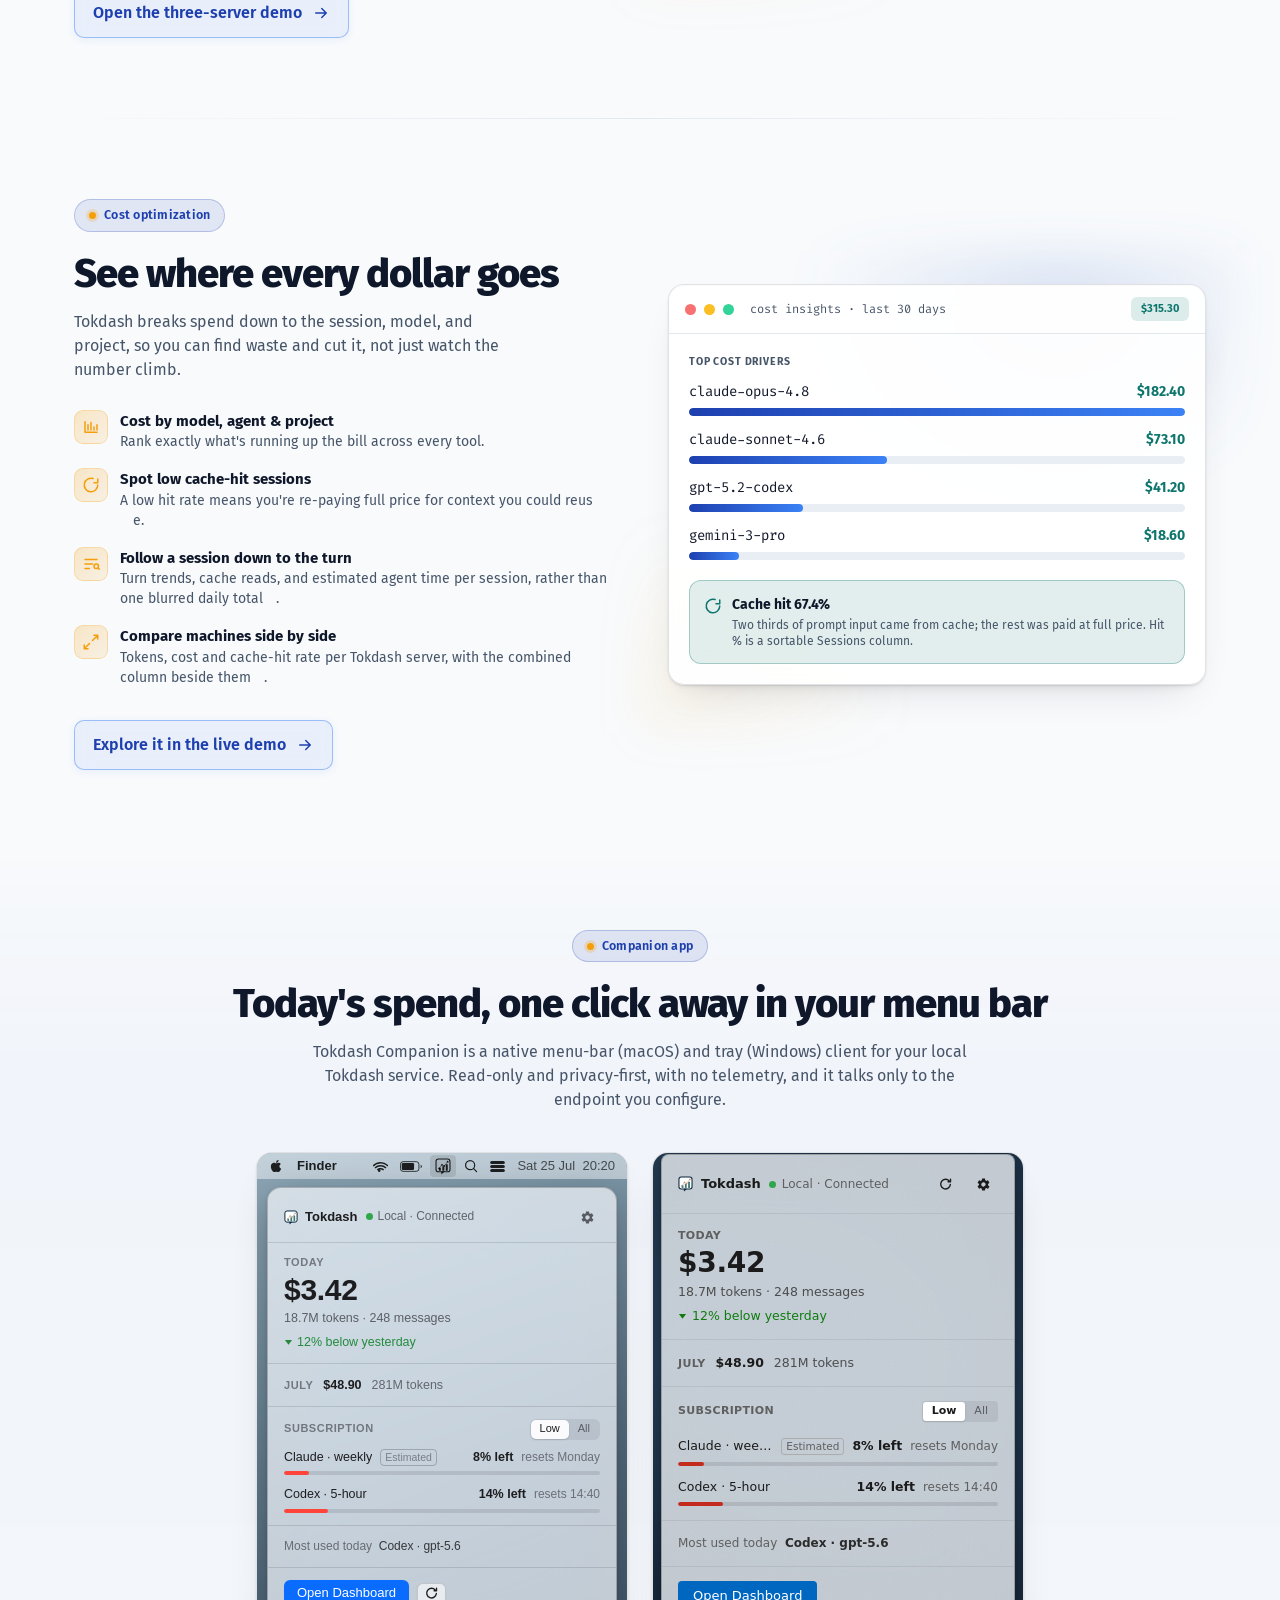
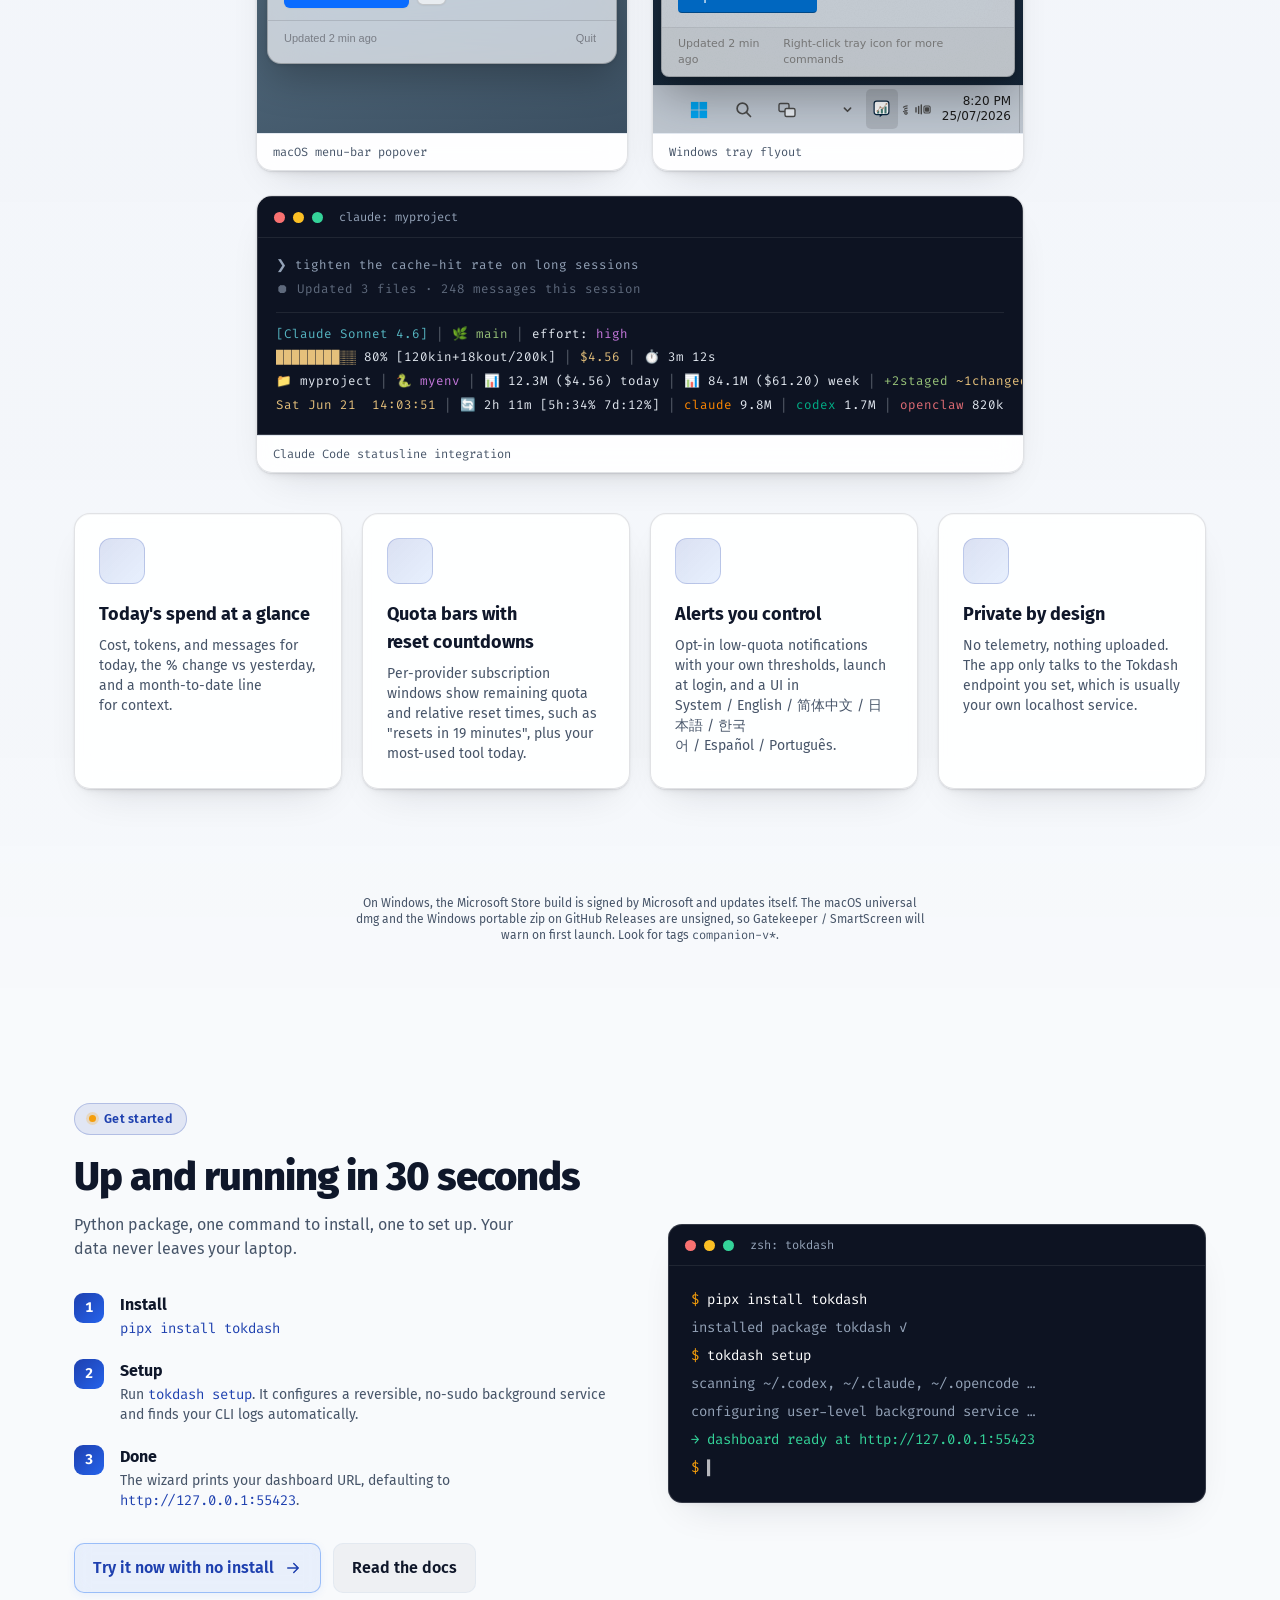
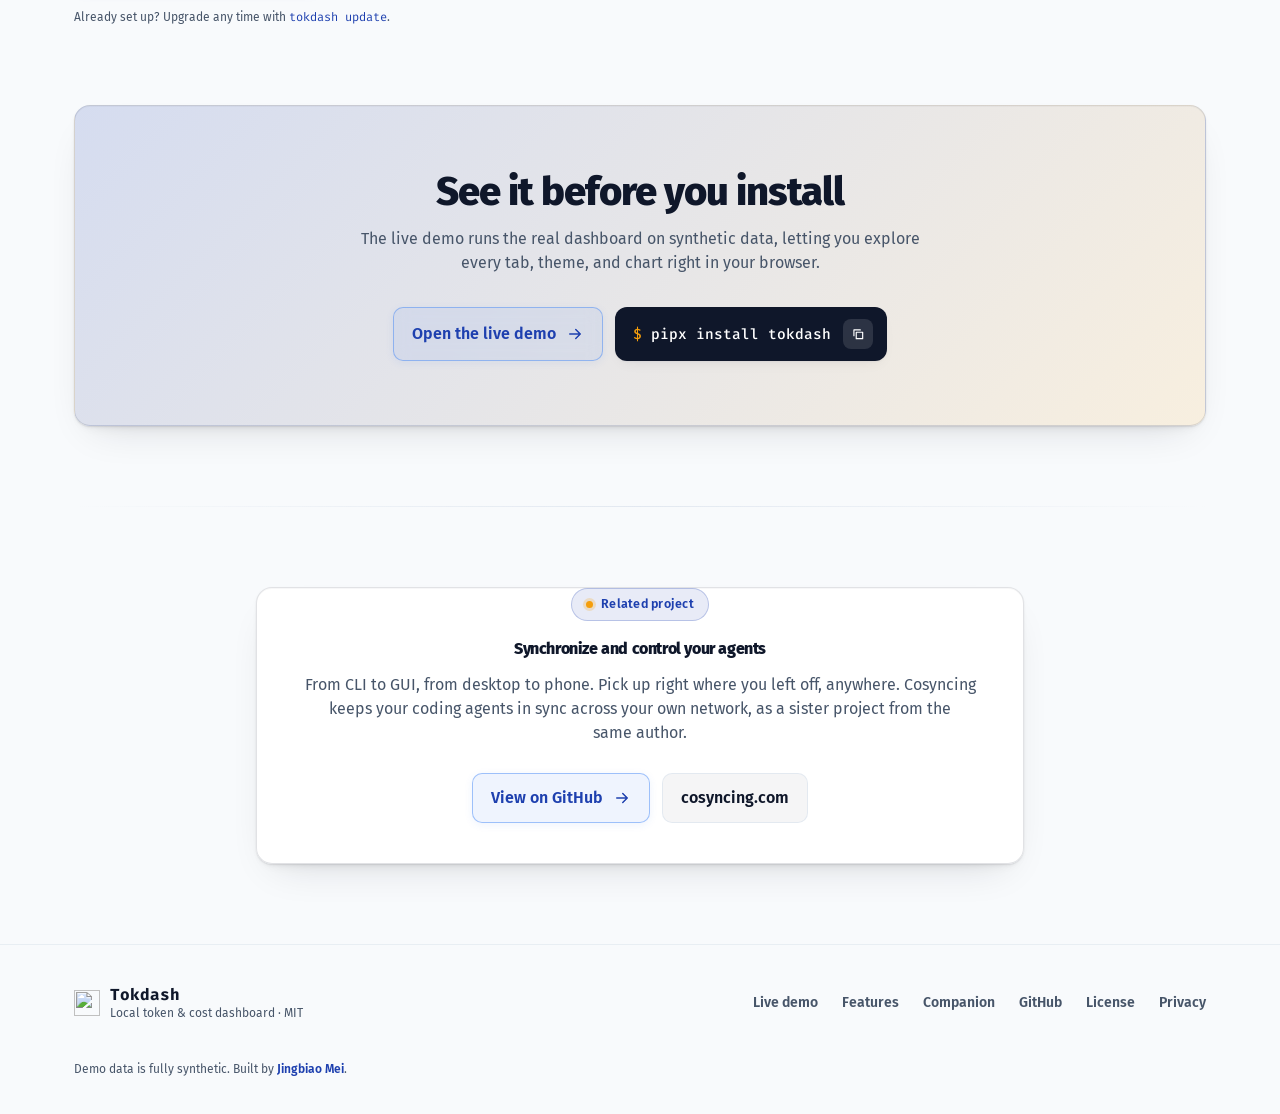
==== commit c63def3a: "Turn the supported-tools grid into an instrument: five orbits, twenty-five marks The tools section w" ====
--- a/index.html
+++ b/index.html
@@ -82,6 +82,8 @@
   <link rel="stylesheet" href="/static/landing/motion.css" />
   <link rel="stylesheet" href="/static/landing/companion.css" />
   <link rel="stylesheet" href="/static/landing/lander.css" />
+  <!-- The supported-tools instrument, which takes over the tool grid below. -->
+  <link rel="stylesheet" href="/static/landing/tool-orbits.css" />
 </head>
 
 <body>
@@ -435,82 +437,33 @@
         <p class="text-muted mt-3" data-i18n="tools.sub">Tokdash unifies usage across twenty-four AI coding tools, letting you switch agents without losing the bill.</p>
       </div>
 
-      <!-- The supported tools as two rows of marks and names, drifting
-           slowly against each other across the full width of the window.
-           Each name keeps its own logo, so the rows still read as the set
-           of tools they replaced rather than as a list of words.
-
-           The two rows run opposite ways. A pair moving together reads as
-           one band that happens to be thick; opposed, they cross, and the
-           eye has two directions to follow instead of one.
-
-           Each row carries its own twelve marks and no second copy: the
-           rows hand marks to one another as they drift, so a mark that
-           runs off the end of the upper row turns up in the lower one,
-           and a row never has to be long enough to loop on its own. The
-           logos carry no alt text: a name sits beside every one of them,
-           so announcing the mark as well would say each tool twice.
-
-           Qoder carries one mark for both of its builds, so it takes one
-           slot here. The count above the rows is twenty-four, and the two
-           rows hold twenty-four between them.
-
-           The list is split down the middle rather than repeated. Two rows
-           showing the same marks reads as one list printed twice, and the
-           eye finds the same logo in both bands at once. A row carrying
-           half the tools each means the pair shows every tool exactly
-           once, always, however far either row has drifted -- handing a
-           mark over is how a tool moves between the rows without ever
-           being in both at once.
-
-           The upper row takes the first twelve and the lower row the
-           second twelve, so a mark belongs to one row or the other and
-           never to both. That is also what keeps each row long enough to
-           be a row: a half is still wider than the window on any ordinary
-           display, so the run never runs out and leaves a gap. -->
-
-      <!-- The marks are placed by ticker.js, which is also what moves one
-           row's departure into the other row. Without it the tracks are
-           ordinary wrapped lists: the upper row stands still showing its
-           twelve, the lower row its other twelve, and all twenty-four are
-           still there to read. -->
-      <div class="ticker-pair reveal">
-        <div class="ticker">
-          <div class="tick-row">
-            <div class="tick-track">
-            <a class="tick-item" href="https://openai.com/codex/" target="_blank" rel="noopener"><img class="tick-logo" src="/static/icons/agents/codex.png" alt="" loading="lazy" onerror="this.style.display='none'"><span>Codex</span></a>
-            <a class="tick-item" href="https://www.claude.com/product/claude-code" target="_blank" rel="noopener"><img class="tick-logo" src="/static/icons/agents/claude.svg" alt="" loading="lazy" onerror="this.style.display='none'"><span>Claude Code</span></a>
-            <a class="tick-item" href="https://opencode.ai/" target="_blank" rel="noopener"><img class="tick-logo" src="/static/icons/agents/opencode.png" alt="" loading="lazy" onerror="this.style.display='none'"><span>OpenCode</span></a>
-            <a class="tick-item" href="https://github.com/google-gemini/gemini-cli" target="_blank" rel="noopener"><img class="tick-logo" src="/static/icons/agents/gemini.svg" alt="" loading="lazy" onerror="this.style.display='none'"><span>Gemini CLI</span></a>
-            <a class="tick-item" href="https://antigravity.google/" target="_blank" rel="noopener"><img class="tick-logo" src="/static/icons/agents/antigravity.png" alt="" loading="lazy" onerror="this.style.display='none'"><span>Antigravity</span></a>
-            <a class="tick-item" href="https://openclaw.ai/" target="_blank" rel="noopener"><img class="tick-logo" src="/static/icons/agents/openclaw.png" alt="" loading="lazy" onerror="this.style.display='none'"><span>OpenClaw</span></a>
-            <a class="tick-item" href="https://github.com/MoonshotAI/kimi-cli" target="_blank" rel="noopener"><img class="tick-logo" src="/static/icons/agents/kimi.png" alt="" loading="lazy" onerror="this.style.display='none'"><span>Kimi CLI</span></a>
-            <a class="tick-item" href="https://mimo.xiaomi.com/coder" target="_blank" rel="noopener"><img class="tick-logo is-wordmark" src="/static/icons/agents/mimo.svg" alt="" loading="lazy" onerror="this.style.display='none'"></a>
-            <a class="tick-item" href="https://grok.com/build" target="_blank" rel="noopener"><img class="tick-logo" src="/static/icons/agents/grok.png" alt="" loading="lazy" onerror="this.style.display='none'"><span>Grok Build</span></a>
-            <a class="tick-item" href="https://pi.dev/" target="_blank" rel="noopener"><img class="tick-logo" src="/static/icons/agents/pi.png" alt="" loading="lazy" onerror="this.style.display='none'"><span>Pi</span></a>
-            <a class="tick-item" href="https://github.com/features/copilot" target="_blank" rel="noopener"><img class="tick-logo" src="/static/icons/agents/copilot.svg" alt="" loading="lazy" onerror="this.style.display='none'"><span>Copilot CLI</span></a>
-            <a class="tick-item" href="https://hermes-agent.nousresearch.com/" target="_blank" rel="noopener"><img class="tick-logo" src="/static/icons/agents/hermes.png" alt="" loading="lazy" onerror="this.style.display='none'"><span>Hermes</span></a>
-            </div>
-          </div>
-        </div>
-        <div class="ticker">
-          <div class="tick-row tick-row-back">
-            <div class="tick-track">
-            <a class="tick-item" href="https://github.com/deepseek-ai/deepseek-harness" target="_blank" rel="noopener"><img class="tick-logo" src="/static/icons/agents/dsh.svg" alt="" loading="lazy" onerror="this.style.display='none'"><span>DeepSeek Harness</span></a>
-            <a class="tick-item" href="https://reasonix.io/" target="_blank" rel="noopener"><img class="tick-logo" src="/static/icons/agents/reasonix.svg" alt="" loading="lazy" onerror="this.style.display='none'"><span>Reasonix</span></a>
-            <a class="tick-item" href="https://zcode.z.ai/" target="_blank" rel="noopener"><img class="tick-logo" src="/static/icons/agents/zcode.png" alt="" loading="lazy" onerror="this.style.display='none'"><span>ZCode</span></a>
-            <a class="tick-item" href="https://www.workbuddy.ai/" target="_blank" rel="noopener"><img class="tick-logo" src="/static/icons/agents/workbuddy.png" alt="" loading="lazy" onerror="this.style.display='none'"><span>WorkBuddy</span></a>
-            <a class="tick-item" href="https://qoder.com/" target="_blank" rel="noopener"><img class="tick-logo" src="/static/icons/agents/qoder.png" alt="" loading="lazy" onerror="this.style.display='none'"><span>Qoder IDE</span></a>
-            <a class="tick-item" href="https://omp.sh/" target="_blank" rel="noopener"><img class="tick-logo" src="/static/icons/agents/omp.png" alt="" loading="lazy" onerror="this.style.display='none'"><span>omp</span></a>
-            <a class="tick-item" href="https://kilocode.ai/" target="_blank" rel="noopener"><img class="tick-logo" src="/static/icons/agents/kilocode.png" alt="" loading="lazy" onerror="this.style.display='none'"><span>Kilo Code</span></a>
-            <a class="tick-item" href="https://cline.bot/" target="_blank" rel="noopener"><img class="tick-logo" src="/static/icons/agents/cline.png" alt="" loading="lazy" onerror="this.style.display='none'"><span>Cline</span></a>
-            <a class="tick-item" href="https://zed.dev/" target="_blank" rel="noopener"><img class="tick-logo" src="/static/icons/agents/zed.svg" alt="" loading="lazy" onerror="this.style.display='none'"><span>Zed</span></a>
-            <a class="tick-item" href="https://github.com/QwenLM/qwen-code" target="_blank" rel="noopener"><img class="tick-logo" src="/static/icons/agents/qwen_code.svg" alt="" loading="lazy" onerror="this.style.display='none'"><span>Qwen Code</span></a>
-            <a class="tick-item" href="https://charm.land/crush" target="_blank" rel="noopener"><img class="tick-logo" src="/static/icons/agents/crush.png" alt="" loading="lazy" onerror="this.style.display='none'"><span>Crush</span></a>
-            <a class="tick-item" href="https://dev.meta.ai/docs/muse-code" target="_blank" rel="noopener"><img class="tick-logo" src="/static/icons/agents/muse.svg" alt="" loading="lazy" onerror="this.style.display='none'"><span>Muse Code</span></a>
-            </div>
-          </div>
-        </div>
+      <div class="tool-field reveal" id="toolField">
+        <div class="grid grid-cols-2 sm:grid-cols-3 gap-3 sm:gap-4 max-w-3xl mx-auto" id="toolGrid">
+        <a href="https://openai.com/codex/" target="_blank" rel="noopener" class="tool-pill"><img class="tool-logo" src="/static/icons/agents/codex.png" alt="Codex logo" loading="lazy" onerror="this.style.display='none'">Codex</a>
+        <a href="https://www.claude.com/product/claude-code" target="_blank" rel="noopener" class="tool-pill"><img class="tool-logo" src="/static/icons/agents/claude.svg" alt="Claude Code logo" loading="lazy" onerror="this.style.display='none'">Claude Code</a>
+        <a href="https://opencode.ai/" target="_blank" rel="noopener" class="tool-pill"><img class="tool-logo" src="/static/icons/agents/opencode.png" alt="OpenCode logo" loading="lazy" onerror="this.style.display='none'">OpenCode</a>
+        <a href="https://github.com/google-gemini/gemini-cli" target="_blank" rel="noopener" class="tool-pill"><img class="tool-logo" src="/static/icons/agents/gemini.svg" alt="Gemini CLI logo" loading="lazy" onerror="this.style.display='none'">Gemini CLI</a>
+        <a href="https://antigravity.google/" target="_blank" rel="noopener" class="tool-pill"><img class="tool-logo" src="/static/icons/agents/antigravity.png" alt="Antigravity logo" loading="lazy" onerror="this.style.display='none'">Antigravity</a>
+        <a href="https://openclaw.ai/" target="_blank" rel="noopener" class="tool-pill"><img class="tool-logo" src="/static/icons/agents/openclaw.png" alt="OpenClaw logo" loading="lazy" onerror="this.style.display='none'">OpenClaw</a>
+        <a href="https://github.com/MoonshotAI/kimi-cli" target="_blank" rel="noopener" class="tool-pill"><img class="tool-logo" src="/static/icons/agents/kimi.png" alt="Kimi CLI logo" loading="lazy" onerror="this.style.display='none'">Kimi CLI</a>
+        <a href="https://mimo.xiaomi.com/coder" target="_blank" rel="noopener" class="tool-pill" title="MiMo Code"><img class="tool-logo is-wordmark" src="/static/icons/agents/mimo.svg" alt="Xiaomi MiMo Code" loading="lazy" onerror="this.style.display='none'"></a>
+        <a href="https://grok.com/build" target="_blank" rel="noopener" class="tool-pill"><img class="tool-logo" src="/static/icons/agents/grok.png" alt="Grok Build logo" loading="lazy" onerror="this.style.display='none'">Grok Build</a>
+        <a href="https://pi.dev/" target="_blank" rel="noopener" class="tool-pill"><img class="tool-logo" src="/static/icons/agents/pi.png" alt="Pi logo" loading="lazy" onerror="this.style.display='none'">Pi</a>
+        <a href="https://github.com/features/copilot" target="_blank" rel="noopener" class="tool-pill"><img class="tool-logo" src="/static/icons/agents/copilot.svg" alt="GitHub Copilot CLI logo" loading="lazy" onerror="this.style.display='none'">Copilot CLI</a>
+        <a href="https://hermes-agent.nousresearch.com/" target="_blank" rel="noopener" class="tool-pill"><img class="tool-logo" src="/static/icons/agents/hermes.png" alt="Hermes logo" loading="lazy" onerror="this.style.display='none'">Hermes</a>
+        <a href="https://github.com/deepseek-ai/deepseek-harness" target="_blank" rel="noopener" class="tool-pill"><img class="tool-logo" src="/static/icons/agents/dsh.svg" alt="DeepSeek Harness logo" loading="lazy" onerror="this.style.display='none'">DeepSeek Harness</a>
+        <a href="https://reasonix.io/" target="_blank" rel="noopener" class="tool-pill"><img class="tool-logo" src="/static/icons/agents/reasonix.svg" alt="Reasonix logo" loading="lazy" onerror="this.style.display='none'">Reasonix</a>
+        <a href="https://zcode.z.ai/" target="_blank" rel="noopener" class="tool-pill"><img class="tool-logo" src="/static/icons/agents/zcode.png" alt="ZCode logo" loading="lazy" onerror="this.style.display='none'">ZCode</a>
+        <a href="https://www.workbuddy.ai/" target="_blank" rel="noopener" class="tool-pill"><img class="tool-logo" src="/static/icons/agents/workbuddy.png" alt="WorkBuddy logo" loading="lazy" onerror="this.style.display='none'">WorkBuddy</a>
+        <a href="https://qoder.com/" target="_blank" rel="noopener" class="tool-pill"><img class="tool-logo" src="/static/icons/agents/qoder.png" alt="Qoder IDE logo" loading="lazy" onerror="this.style.display='none'">Qoder IDE</a>
+        <a href="https://qoder.com/" target="_blank" rel="noopener" class="tool-pill"><img class="tool-logo" src="/static/icons/agents/qoder.png" alt="Qoder CLI logo" loading="lazy" onerror="this.style.display='none'">Qoder CLI</a>
+        <a href="https://omp.sh/" target="_blank" rel="noopener" class="tool-pill"><img class="tool-logo" src="/static/icons/agents/omp.png" alt="omp logo" loading="lazy" onerror="this.style.display='none'">omp</a>
+        <a href="https://kilocode.ai/" target="_blank" rel="noopener" class="tool-pill"><img class="tool-logo" src="/static/icons/agents/kilocode.png" alt="Kilo Code logo" loading="lazy" onerror="this.style.display='none'">Kilo Code</a>
+        <a href="https://cline.bot/" target="_blank" rel="noopener" class="tool-pill"><img class="tool-logo" src="/static/icons/agents/cline.png" alt="Cline logo" loading="lazy" onerror="this.style.display='none'">Cline</a>
+        <a href="https://zed.dev/" target="_blank" rel="noopener" class="tool-pill"><img class="tool-logo" src="/static/icons/agents/zed.svg" alt="Zed logo" loading="lazy" onerror="this.style.display='none'">Zed</a>
+        <a href="https://github.com/QwenLM/qwen-code" target="_blank" rel="noopener" class="tool-pill"><img class="tool-logo" src="/static/icons/agents/qwen_code.svg" alt="Qwen Code logo" loading="lazy" onerror="this.style.display='none'">Qwen Code</a>
+        <a href="https://charm.land/crush" target="_blank" rel="noopener" class="tool-pill"><img class="tool-logo" src="/static/icons/agents/crush.png" alt="Crush logo" loading="lazy" onerror="this.style.display='none'">Crush</a>
+        <a href="https://dev.meta.ai/docs/muse-code" target="_blank" rel="noopener" class="tool-pill"><img class="tool-logo" src="/static/icons/agents/muse.svg" alt="Muse Code logo" loading="lazy" onerror="this.style.display='none'">Muse Code</a>
       </div>
     </section>
 
@@ -1153,8 +1106,12 @@
 
   <script src="/static/landing/chrome.js"></script>
   <script src="/static/landing/hero.js"></script>
-  <script src="/static/landing/ticker.js"></script>
   <script src="/static/landing/scroll-effects.js"></script>
+
+  <!-- Supported-tools instrument: builds the orbits out of the tool links.
+       Before the reveal engine, which has a case for the tool grid below and
+       would otherwise take the links apart before they are placed. -->
+  <script src="/static/landing/tool-orbits.js"></script>
   <script src="/static/landing/reveal.js"></script>
   <script src="/static/landing/i18n.js"></script>
 
--- a/static/landing/tool-orbits.css
+++ b/static/landing/tool-orbits.css
@@ -0,0 +1,288 @@
+/* The supported-tools instrument.
+   ---------------------------------------------------------------------------
+   Twenty-five tools as marks on five concentric orbits, turning in the plane
+   of the page. Nothing tilts and nothing foreshortens: the orbits are real
+   circles and the marks never move relative to each other, which is what
+   makes the no-collision claim the simplest of the three designs.
+
+   The marks face the viewer. That is not free here: each mark rides a layer
+   that is rotated (its own angle on the orbit) and a layer above that is
+   turned continuously, so without correction every logo would lie down at its
+   orbit's angle and spin with the ring. The correction is one transform on
+   an inner element, reading the very same two numbers the parent layers are
+   built from -- see .tool-face below.
+
+   Colours are the site's own tokens, so the instrument reads in the light
+   theme and the dark one without a second palette. */
+
+@property --spin {
+  syntax: "<angle>";
+  inherits: true;
+  initial-value: 0deg;
+}
+
+.tool-field {
+  /* The picture is drawn at a fixed 800px and then scaled down as one piece by
+     a factor the window measures: nothing is re-laid-out, so the arrangement
+     that was measured is the arrangement that is drawn, and the picture only
+     ever gets smaller -- like a model when you step back from it. Capped at
+     one, so it is never blown up past the size it was drawn at. */
+  --fit: min(1, calc((100vw - 48px) / 800px), calc((100vh - 220px) / 800px));
+  position: relative;
+  width: calc(800px * var(--fit));
+  height: calc(800px * var(--fit) + 40px);
+  margin: 40px auto 0;
+  overflow: hidden;
+}
+
+.tool-plane {
+  position: absolute; left: 50%; top: 0;
+  width: 800px; height: 800px;
+  transform: translateX(-50%) scale(var(--fit));
+  transform-origin: top center;
+}
+
+/* Only the marks are anything you can point at. A transformed box is
+   hit-tested across its whole projected quad rather than only where it paints,
+   so the panel, the orbit and above all the turning layer -- a whole panel's
+   worth of quad, spinning once every twenty-four seconds -- would otherwise
+   take the pointer from every mark on it. Reading a name is the only way to
+   find out what a mark is, so the structure steps aside and the marks take
+   the pointer back. */
+.tool-field,
+.tool-plane, .tool-orbit, .tool-spin, .tool-slot,
+.tool-ring, .tool-arc, .tool-tail, .tool-ticks, .tool-disc, .tool-core {
+  pointer-events: none;
+}
+.tool-mark { pointer-events: auto; }
+
+/* ---- The panel ---- */
+.tool-disc {
+  position: absolute; inset: 0;
+  border-radius: 50%;
+  background: radial-gradient(closest-side,
+    color-mix(in srgb, var(--color-primary) 7%, transparent),
+    color-mix(in srgb, var(--color-primary) 3%, transparent) 46%,
+    transparent 78%);
+}
+
+/* A graduated edge: one tick per tool, on the outside of everything, so the
+   panel reads as an instrument rather than as a picture of one. */
+.tool-ticks {
+  position: absolute; left: 50%; top: 50%;
+  width: 764px; height: 764px; margin: -382px 0 0 -382px;
+  border-radius: 50%;
+  background: repeating-conic-gradient(from -0.4deg,
+    color-mix(in srgb, var(--color-primary) 34%, transparent) 0 0.9deg,
+    transparent 0.9deg var(--tick, 14.4deg));
+  -webkit-mask: radial-gradient(closest-side,
+    transparent 0 calc(100% - 12px), #000 calc(100% - 12px) 100%);
+  mask: radial-gradient(closest-side,
+    transparent 0 calc(100% - 12px), #000 calc(100% - 12px) 100%);
+}
+
+/* ---- The core ---- */
+.tool-core {
+  position: absolute; left: 50%; top: 50%;
+  width: 84px; height: 84px; margin: -42px 0 0 -42px;
+  border-radius: 50%;
+  display: grid; place-items: center;
+  background: radial-gradient(circle at 50% 42%,
+    color-mix(in srgb, var(--color-secondary) 90%, #fff),
+    color-mix(in srgb, var(--color-primary) 82%, transparent) 46%,
+    color-mix(in srgb, var(--color-primary) 30%, transparent) 76%,
+    transparent 100%);
+  box-shadow: 0 0 46px color-mix(in srgb, var(--color-primary) 34%, transparent);
+  animation: tool-breathe 7s ease-in-out infinite;
+}
+.tool-core img {
+  width: 34px; height: 34px; object-fit: contain; position: relative; z-index: 1;
+  filter: brightness(0) invert(1);
+}
+.tool-core::before {
+  content: ""; position: absolute; left: 50%; top: 50%;
+  width: 132px; height: 132px; margin: -66px 0 0 -66px;
+  border-radius: 50%;
+  background: radial-gradient(closest-side,
+    color-mix(in srgb, var(--color-primary) 26%, transparent),
+    transparent 76%);
+}
+@keyframes tool-breathe {
+  0%, 100% { transform: scale(1); }
+  50%      { transform: scale(1.04); }
+}
+
+/* ---- One orbit ----
+   The ring is a circle outline in the plane of the page; it never moves.
+   The layer inside it carries the marks and turns about the view axis. */
+.tool-orbit { position: absolute; inset: 0; }
+.tool-ring {
+  position: absolute; left: 50%; top: 50%;
+  width: calc(var(--r) * 2px); height: calc(var(--r) * 2px);
+  margin: calc(var(--r) * -1px) 0 0 calc(var(--r) * -1px);
+  border: 1px solid color-mix(in srgb, var(--color-primary) 20%, transparent);
+  border-radius: 50%;
+  transition: border-color var(--t-med) ease, box-shadow var(--t-med) ease;
+}
+.tool-orbit.is-lit .tool-ring {
+  border-color: color-mix(in srgb, var(--color-primary) 62%, transparent);
+  box-shadow: 0 0 20px color-mix(in srgb, var(--color-primary) 30%, transparent);
+}
+
+/* The arc that grows round the lit orbit from the top, so pointing at a mark
+   says both which orbit it is on and where on it. The ring is masked down to
+   a hairline and filled with a conic-gradient, which is what lets one element
+   show an arc rather than a whole circle. */
+.tool-arc {
+  position: absolute; left: 50%; top: 50%;
+  width: calc(var(--r) * 2px); height: calc(var(--r) * 2px);
+  margin: calc(var(--r) * -1px) 0 0 calc(var(--r) * -1px);
+  border-radius: 50%;
+  background: conic-gradient(from 0deg,
+    color-mix(in srgb, var(--color-primary) 42%, transparent),
+    color-mix(in srgb, var(--color-primary) 8%, transparent) var(--lit, 0deg),
+    transparent var(--lit, 0deg));
+  -webkit-mask: radial-gradient(closest-side,
+    transparent 0 calc(100% - 2px), #000 calc(100% - 2px) 100%);
+  mask: radial-gradient(closest-side,
+    transparent 0 calc(100% - 2px), #000 calc(100% - 2px) 100%);
+  opacity: 0;
+  transition: opacity var(--t-med) ease;
+}
+.tool-orbit.is-lit .tool-arc { opacity: 1; }
+
+/* The turn. The angle lives in a custom property rather than in transform
+   because the marks have to read it as a number to subtract it from their
+   own: the layer turns by it, and every mark turns back by exactly as much,
+   so the logos stay square to the page while the orbits carry them round. */
+.tool-spin {
+  position: absolute; inset: 0;
+  transform: rotate(var(--spin));
+  animation: tool-spin var(--period) linear infinite;
+}
+@keyframes tool-spin { to { --spin: 360deg; } }
+
+.tool-slot {
+  position: absolute; left: 50%; top: 50%;
+  width: 0; height: 0;
+  transform: rotate(var(--a)) translateX(calc(var(--r) * 1px));
+}
+
+/* The last thirty degrees of the orbit behind each mark, fading out. It is
+   what stops a flat ring reading as a circle of stickers, and it costs one
+   gradient. */
+.tool-tail {
+  position: absolute; left: 50%; top: 50%;
+  width: calc(var(--r) * 2px); height: calc(var(--r) * 2px);
+  margin: calc(var(--r) * -1px) 0 0 calc(var(--r) * -1px);
+  border-radius: 50%;
+  background: conic-gradient(from calc(var(--a) - 90deg - 34deg),
+    color-mix(in srgb, var(--color-primary) 0%, transparent) 0deg,
+    color-mix(in srgb, var(--color-primary) 46%, transparent) 34deg);
+  -webkit-mask: radial-gradient(closest-side,
+    transparent 0 calc(100% - 2px), #000 calc(100% - 2px) 100%);
+  mask: radial-gradient(closest-side,
+    transparent 0 calc(100% - 2px), #000 calc(100% - 2px) 100%);
+  opacity: calc(0.35 * var(--o, 1));
+}
+
+/* ---- A mark ----
+   The anchor itself carries no rotation at all: it is the box, and the box is
+   always square to the page. Everything about how a mark is turned lives on
+   .tool-face below. */
+.tool-mark {
+  position: absolute; left: 0; top: 0;
+  width: var(--w, 34px); height: var(--h, 34px);
+  /* The fallbacks are load-bearing: an undefined custom property inside calc()
+     invalidates the whole declaration, so without them the negative margin
+     that centres the mark on its slot is dropped for every mark that does not
+     set its own size, and each one sits a half-chip off its own orbit. */
+  margin: calc(var(--h, 34px) / -2) 0 0 calc(var(--w, 34px) / -2);
+  text-decoration: none;
+  border-radius: 10px;
+  opacity: var(--o, 1);
+  transform: scale(var(--s, 1));
+  transition: opacity var(--t-med) ease;
+}
+.tool-mark:hover .tool-logo,
+.tool-mark:focus-visible .tool-logo {
+  transform: scale(1.16);
+  box-shadow: 0 0 0 2px var(--color-primary), inset 0 0 0 1px rgba(15, 23, 42, 0.07);
+}
+html.js .tool-mark { cursor: pointer; }
+
+/* The correction. Two ancestors turn this mark -- its own angle on the orbit,
+   and the orbit's continuous turn -- and its ring's plane could tip as well,
+   which would lay every logo down. .tool-face subtracts exactly those, in
+   that order, so the logo inside is drawn square to the page and upright at
+   every phase of the turn. --spin is the orbit's own angle, already running;
+   --a is this mark's place on the orbit; --tilt is the ring's inclination
+   (0deg in this design, kept so the three designs read the same). */
+.tool-face {
+  position: absolute; inset: 0;
+  transform:
+    rotateZ(calc(-1 * (var(--a) + var(--spin))))
+    rotateX(calc(-1 * var(--tilt, 0deg)));
+}
+
+/* White-backed, so every mark stays readable -- dark monochrome glyphs
+   included -- in both themes. The one wordmark in the set is given a wider
+   chip by the script so it is letterboxed by its own shape rather than
+   crushed into a square. */
+/* Fills its face exactly rather than being centred inside it: a logo is
+   centred by object-fit anyway, and a percentage height inside a face that
+   sizes itself to its content lets a tall logo stretch the box by a pixel or
+   two, which shows up as one mark out of twenty-five sitting a shade proud of
+   the rest. */
+.tool-mark .tool-logo {
+  position: absolute; inset: 0;
+  width: 100%; height: 100%;
+  object-fit: contain;
+  display: block;
+  border-radius: inherit;
+  background: #fff;
+  padding: 5px;
+  box-shadow: inset 0 0 0 1px rgba(15, 23, 42, 0.07);
+  transition: transform var(--t-med) cubic-bezier(0.22, 1, 0.36, 1), box-shadow var(--t-med) ease;
+}
+
+/* The name shows only for the mark under the pointer, so the panel stays a
+   panel. It sits inside the corrected face, which is flat, so it is drawn in
+   that face's plane -- square to the page, upright, whatever the ring is
+   doing. */
+.tool-name {
+  position: absolute; left: 50%; top: calc(100% + 9px);
+  transform: translateX(-50%);
+  white-space: nowrap;
+  font-size: 12.5px; font-weight: 600;
+  color: var(--color-text);
+  background: var(--glass-strong);
+  border: 1px solid var(--color-border);
+  border-radius: 999px;
+  padding: 4px 11px;
+  box-shadow: var(--shadow-md);
+  opacity: 0;
+  transition: opacity 140ms ease;
+}
+.tool-mark:hover .tool-name,
+.tool-mark:focus-visible .tool-name { opacity: 1; }
+.tool-mark:focus-visible { outline: 2px solid var(--color-primary); outline-offset: 3px; }
+
+/* Pointing at a mark stops the orbits. A mark on a turning circle is out from
+   under the pointer in a fraction of a second, so the name never settles and
+   there is no such thing as reading one. Everything stops together, and the
+   rest of the panel goes back so the eye lands on the mark rather than on
+   twenty-four others. */
+.tool-plane.is-pointed .tool-spin { animation-play-state: paused !important; }
+.tool-plane.is-pointed .tool-core { animation-play-state: paused !important; }
+.tool-plane.is-pointed .tool-mark:not(:hover):not(:focus-visible) {
+  opacity: calc(var(--o, 1) * 0.34);
+}
+
+@media (prefers-reduced-motion: reduce) {
+  /* Standing still, the panel is a diagram rather than a thing that has
+     stopped: every mark at full strength, every ring drawn, no arcs lit. */
+  .tool-spin, .tool-core { animation: none; }
+  .tool-mark { opacity: 1; }
+  .tool-tail { opacity: 0.5; }
+}
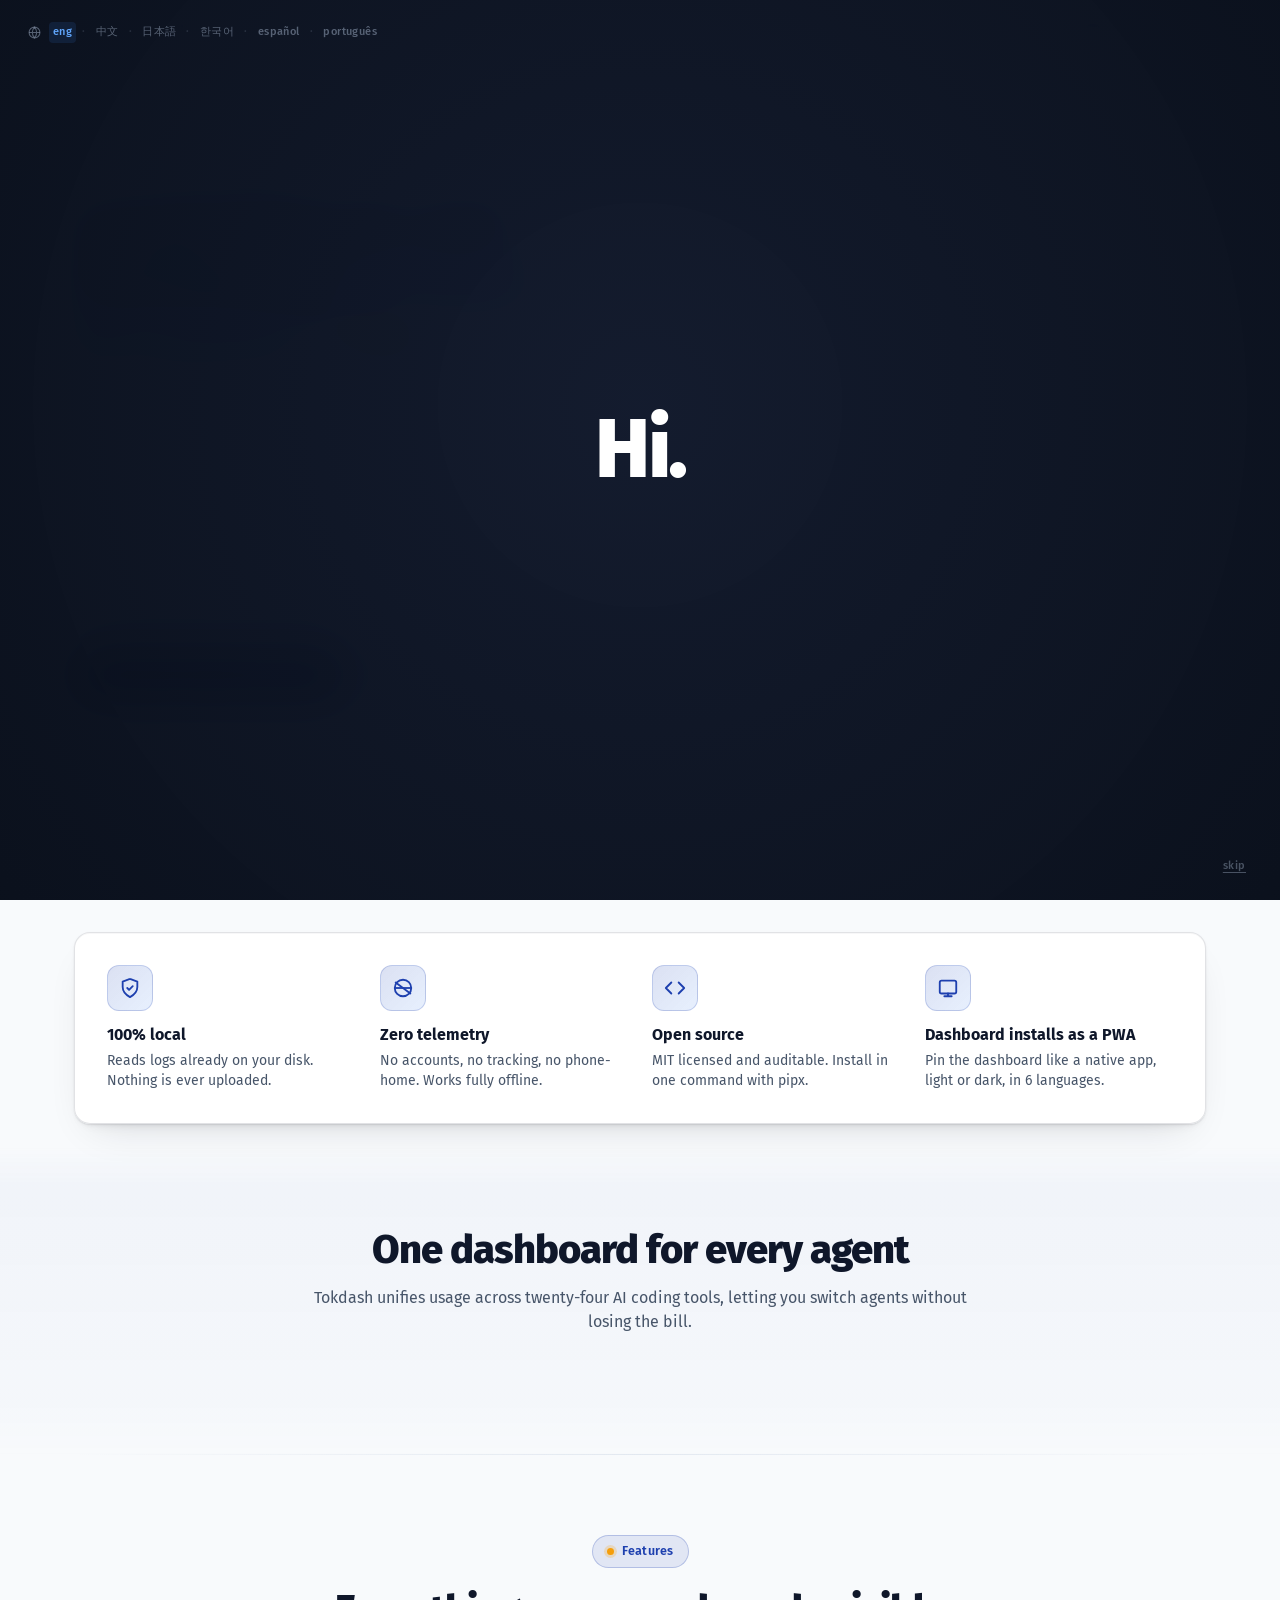
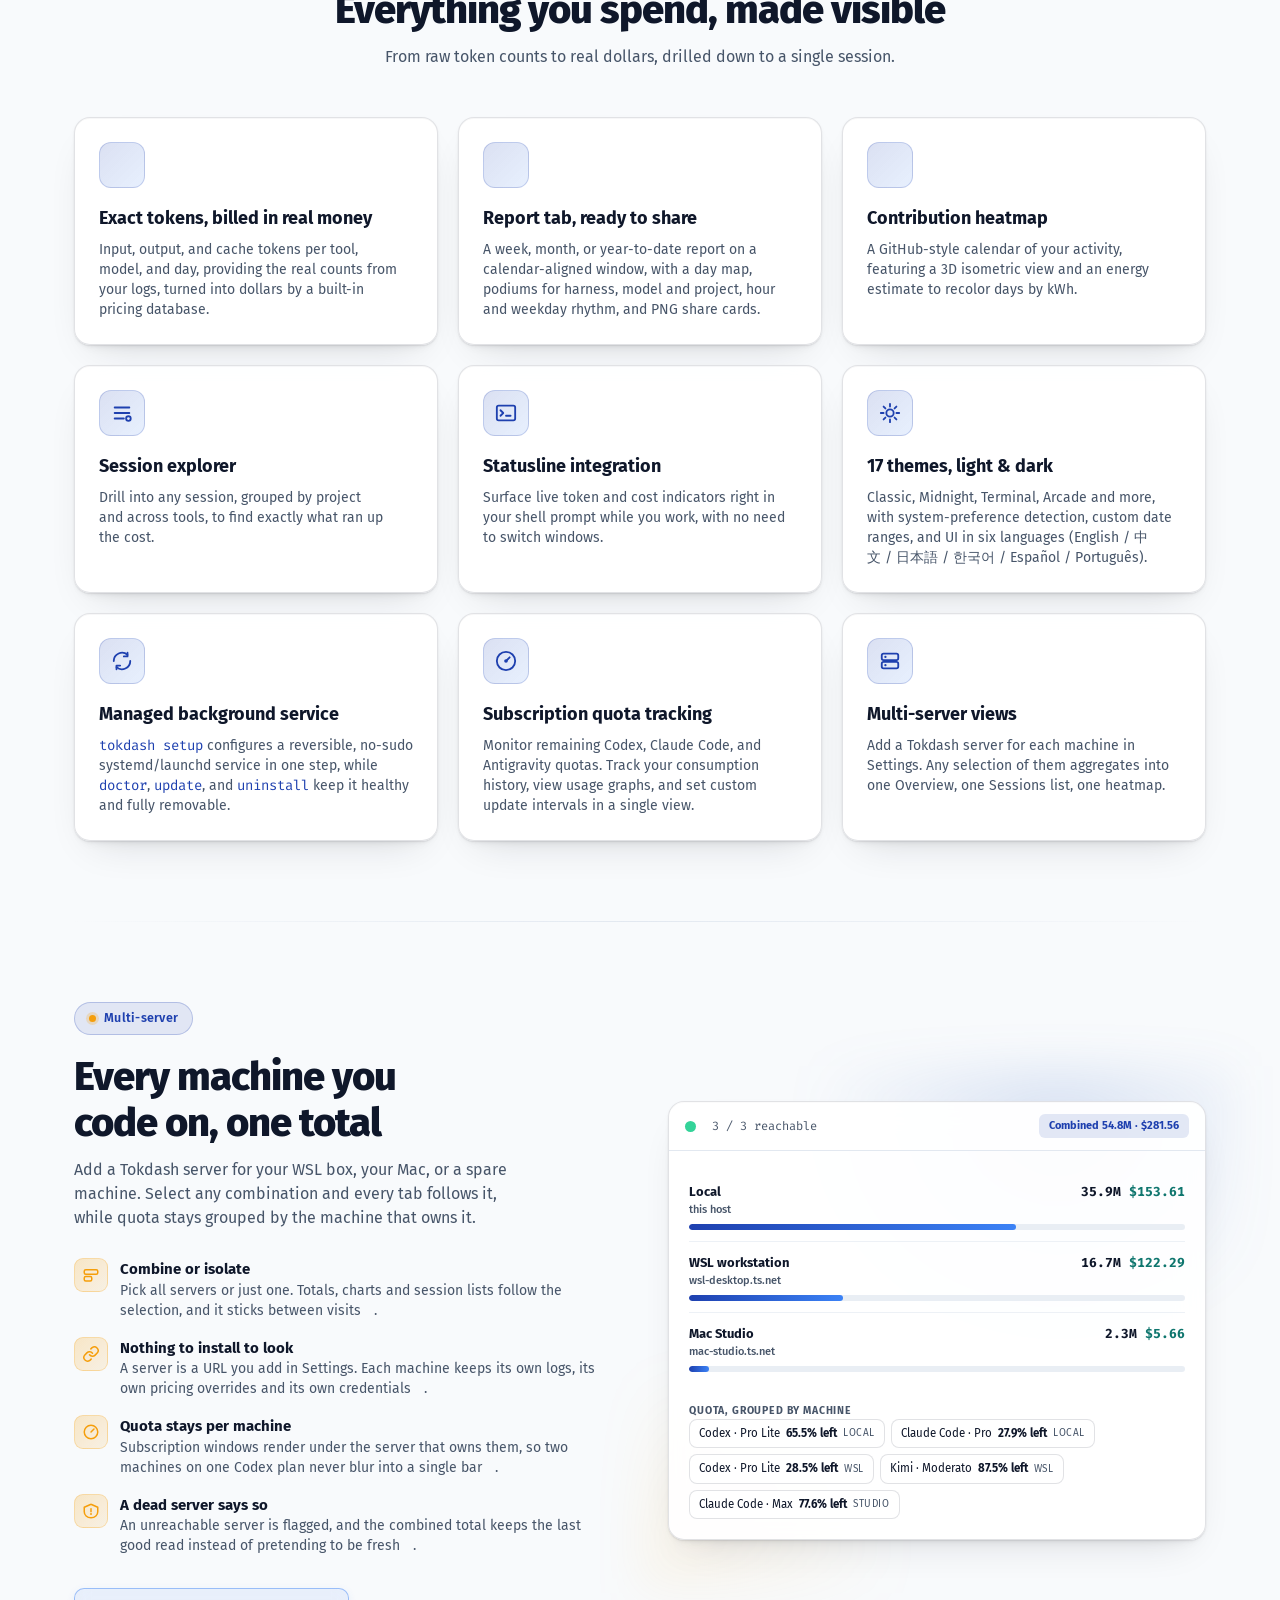
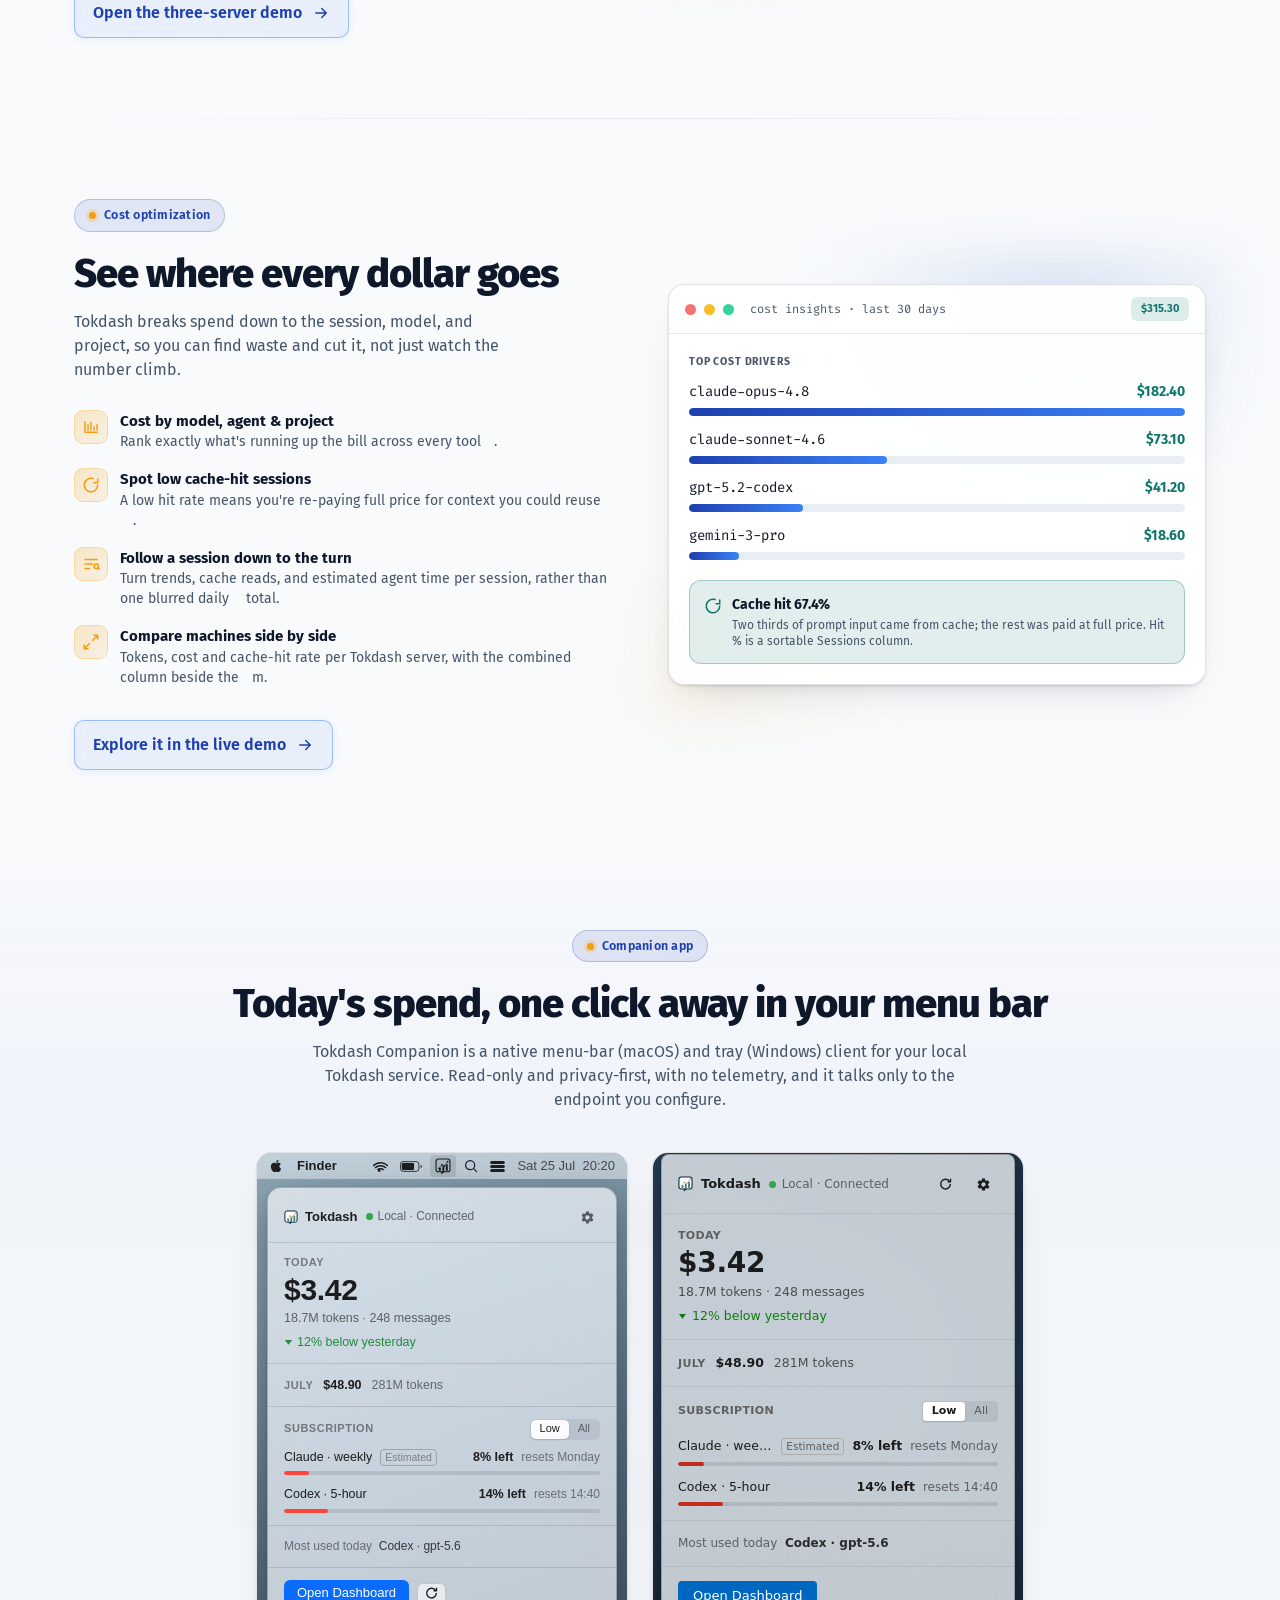
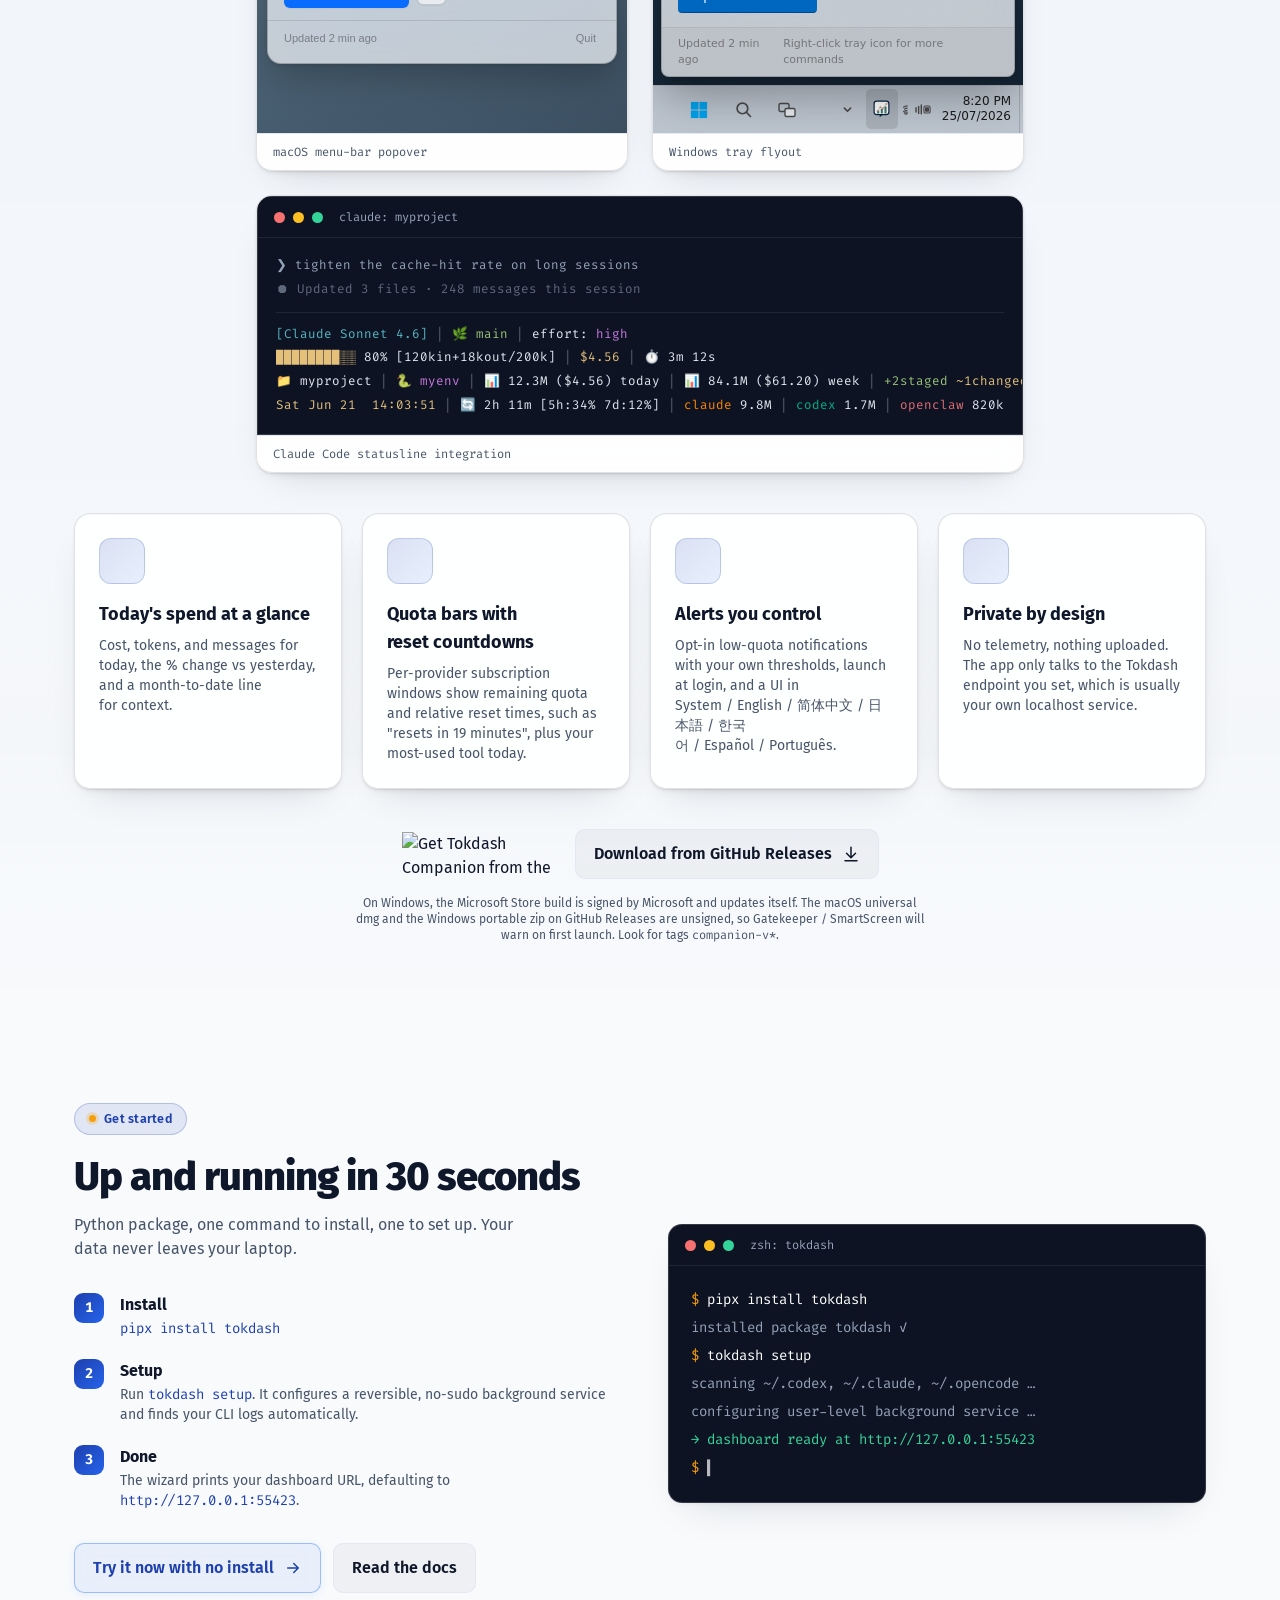
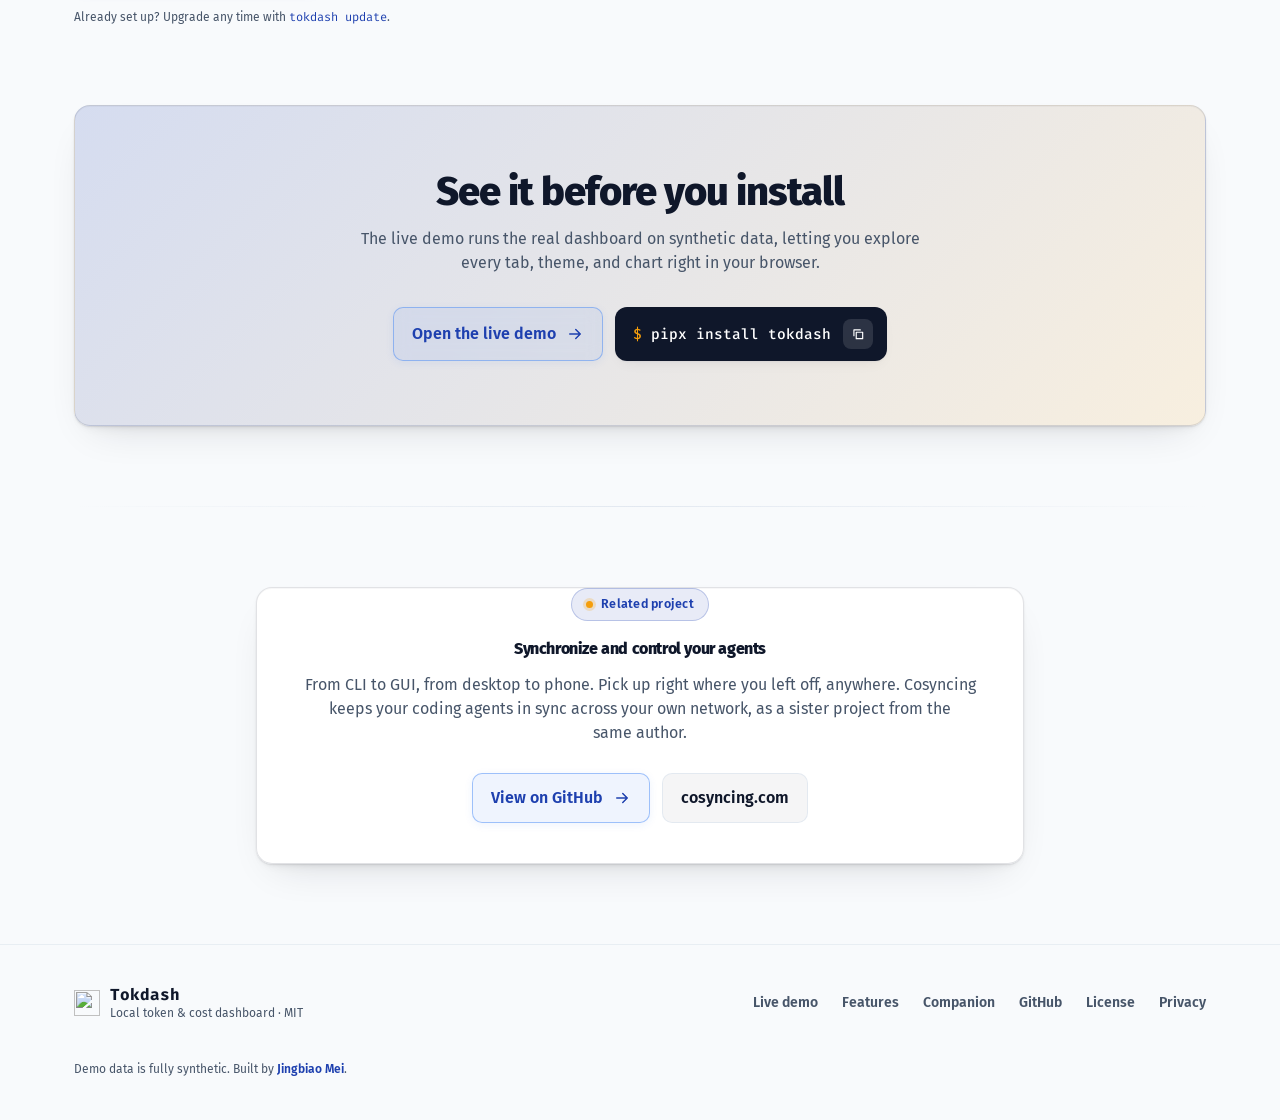
==== commit a69a9aa7: "Turn the supported-tools grid into an armillary: four crossing rings The tools section was twenty-fi" ====
--- a/index.html
+++ b/index.html
@@ -82,8 +82,8 @@
   <link rel="stylesheet" href="/static/landing/motion.css" />
   <link rel="stylesheet" href="/static/landing/companion.css" />
   <link rel="stylesheet" href="/static/landing/lander.css" />
-  <!-- The supported-tools instrument, which takes over the tool grid below. -->
-  <link rel="stylesheet" href="/static/landing/tool-orbits.css" />
+  <!-- The supported-tools armillary, which takes over the tool grid below. -->
+  <link rel="stylesheet" href="/static/landing/tool-armillary.css" />
 </head>
 
 <body>
@@ -1108,10 +1108,10 @@
   <script src="/static/landing/hero.js"></script>
   <script src="/static/landing/scroll-effects.js"></script>
 
-  <!-- Supported-tools instrument: builds the orbits out of the tool links.
+  <!-- Supported-tools armillary: builds the rings out of the tool links.
        Before the reveal engine, which has a case for the tool grid below and
        would otherwise take the links apart before they are placed. -->
-  <script src="/static/landing/tool-orbits.js"></script>
+  <script src="/static/landing/tool-armillary.js"></script>
   <script src="/static/landing/reveal.js"></script>
   <script src="/static/landing/i18n.js"></script>
 
--- a/static/landing/tool-armillary.css
+++ b/static/landing/tool-armillary.css
@@ -0,0 +1,328 @@
+/* The supported-tools armillary.
+   ---------------------------------------------------------------------------
+   Twenty-five tools on four rings whose planes are tipped about the two axes
+   lying in the page, so the outlines cross each other the way the rings of an
+   armillary sphere do. Nothing is nested here, so the rings are free to cross,
+   and that is what makes this the tangled one of the three designs.
+
+   The whole instrument turns as one piece about the axis pointing out of the
+   page. That is the guarantee the design rests on, and it is why: rings on
+   different axes cross, and crossing rings mean marks sweeping through the same
+   points on independent cycles, which no choice of phases can make safe. A
+   single turn about the view axis carries every ring and every mark with it,
+   leaving each mark's depth alone and turning its screen position through the
+   same angle as everyone else's. The picture is one arrangement being turned
+   rather than twenty-five marks moving independently, so the distance between
+   any two marks is the same at every moment of the turn as it is at rest --
+   and the arrangement itself is a fixed thing that can be searched for once.
+
+   The marks face the viewer, which is not free here and is the part that takes
+   work. A mark rides three turned layers: the instrument's own turn, its
+   ring's inclination about one of the two in-page axes, and its own place on
+   that ring. Left alone every logo would lie down in its ring's plane and turn
+   with the instrument. One transform on an inner element subtracts exactly
+   those, in the reverse of the order they are applied in -- see .tool-face.
+
+   Colours are the site's own tokens, so the instrument reads in the light
+   theme and the dark one without a second palette. */
+
+@property --spin {
+  syntax: "<angle>";
+  inherits: true;
+  initial-value: 0deg;
+}
+
+.tool-field { margin: 40px auto 0; }
+
+/* The instrument is laid out once, at its natural 620px, and then scaled down
+   as a single piece by a factor the window measures. Nothing is re-laid-out,
+   so no mark changes its place relative to another and the tangle stays the
+   tangle; the whole thing simply gets smaller, the way a model gets smaller
+   when you step back from it. The extra 40px on each side is the room the
+   arrangement needs around its outer marks and the graduated rim, and the 44px
+   under it is room for the name pill that hangs below a mark near the bottom.
+
+   The box is sized and clipped, and the script adds .is-instrument only once it
+   has actually built the instrument. Until then the field is an ordinary block
+   around the grid, because a fixed-height clipped box is exactly wrong for the
+   grid: on a phone the grid is a tall two-column list, and a box sized for a
+   picture would cut the bottom of it off. */
+.tool-field.is-instrument {
+  --fit: min(1, calc((100vw - 48px) / 700px), calc((100vh - 220px) / 700px));
+  position: relative;
+  width: calc(700px * var(--fit));
+  height: calc(700px * var(--fit) + 44px);
+  overflow: hidden;
+}
+
+/* The stage. The perspective lives here rather than on the instrument, so the
+   whole subtree shares one vanishing point at the middle of the stage -- which
+   is what the arrangement was searched against. */
+.tool-plane {
+  position: absolute; left: 50%; top: 40px;
+  width: 620px; height: 620px;
+  transform: translateX(-50%) scale(var(--fit));
+  transform-origin: top center;
+  perspective: 2600px;
+  perspective-origin: 50% 50%;
+}
+
+/* Only the marks are anything you can point at. A transformed element is
+   hit-tested across its whole projected quad rather than only where it paints,
+   so the stage, the turning layer, the four rings and the slots -- four rings
+   all crossing each other, each carrying marks -- would otherwise take the
+   pointer from most of the marks. Reading a name is the only way to find out
+   what a mark is, so the structure steps aside and the marks take it back. */
+.tool-field,
+.tool-plane, .tool-arm, .tool-ring, .tool-hoop,
+.tool-slot, .tool-disc, .tool-ticks, .tool-core {
+  pointer-events: none;
+}
+.tool-mark { pointer-events: auto; }
+
+/* ---- The panel ---- */
+.tool-disc {
+  position: absolute; inset: 0;
+  border-radius: 50%;
+  background: radial-gradient(closest-side,
+    color-mix(in srgb, var(--color-primary) 7%, transparent),
+    color-mix(in srgb, var(--color-primary) 3%, transparent) 46%,
+    transparent 78%);
+}
+
+/* A graduated bezel, one tick per tool, outside everything the rings reach.
+   It does not turn: a bezel that stayed still while the rings went round is
+   what makes the round reading as motion at all. */
+.tool-ticks {
+  position: absolute; left: 50%; top: 50%;
+  width: 660px; height: 660px; margin: -330px 0 0 -330px;
+  border-radius: 50%;
+  background: repeating-conic-gradient(from -0.4deg,
+    color-mix(in srgb, var(--color-primary) 30%, transparent) 0 0.9deg,
+    transparent 0.9deg var(--tick, 14.4deg));
+  -webkit-mask: radial-gradient(closest-side,
+    transparent 0 calc(100% - 11px), #000 calc(100% - 11px) 100%);
+  mask: radial-gradient(closest-side,
+    transparent 0 calc(100% - 11px), #000 calc(100% - 11px) 100%);
+}
+
+/* ---- The core ----
+   The Earth at the middle of an armillary sphere. The nearest mark to the
+   centre of this arrangement is 96px clear of it, so nothing here can reach
+   the rings. It does not turn either. */
+.tool-core {
+  position: absolute; left: 50%; top: 50%;
+  width: 76px; height: 76px; margin: -38px 0 0 -38px;
+  border-radius: 50%;
+  display: grid; place-items: center;
+  background: radial-gradient(circle at 50% 42%,
+    color-mix(in srgb, var(--color-secondary) 88%, #fff),
+    color-mix(in srgb, var(--color-primary) 80%, transparent) 48%,
+    color-mix(in srgb, var(--color-primary) 26%, transparent) 78%,
+    transparent 100%);
+  box-shadow: 0 0 42px color-mix(in srgb, var(--color-primary) 30%, transparent);
+  animation: tool-breathe 7s ease-in-out infinite;
+}
+.tool-core img {
+  width: 30px; height: 30px; object-fit: contain; position: relative; z-index: 1;
+  filter: brightness(0) invert(1);
+}
+@keyframes tool-breathe {
+  0%, 100% { transform: scale(1); }
+  50%      { transform: scale(1.04); }
+}
+
+/* ---- The turn ----
+   One layer for the whole instrument, turning about the axis pointing out of
+   the page. The angle lives in a custom property rather than in the transform
+   because the marks have to read it as a number to subtract it from their own:
+   the layer turns by it, and every mark turns back by exactly as much, so the
+   logos stay square to the page while the rings carry them round. */
+.tool-arm {
+  position: absolute; inset: 0;
+  transform-style: preserve-3d;
+  transform: rotate(var(--spin));
+  animation: tool-spin var(--period, 74s) linear infinite;
+}
+@keyframes tool-spin { to { --spin: 360deg; } }
+
+/* ---- One ring ----
+   A circle in its own plane, tipped about one of the two axes lying in the
+   page. Tipping about x squashes it vertically and tipping about y squashes it
+   horizontally, and it is the alternation that makes the tangle. */
+.tool-ring {
+  position: absolute; inset: 0;
+  transform-style: preserve-3d;
+  transform: rotateX(var(--tilt)) rotateY(var(--tilt-y, 0deg));
+}
+.tool-hoop {
+  position: absolute; left: 50%; top: 50%;
+  width: calc(var(--r) * 2px); height: calc(var(--r) * 2px);
+  margin: calc(var(--r) * -1px) 0 0 calc(var(--r) * -1px);
+  border: 1px solid color-mix(in srgb, var(--color-primary) 18%, transparent);
+  border-radius: 50%;
+  transition: border-color var(--t-med) ease, box-shadow var(--t-med) ease;
+}
+/* Two halves of the same hoop, one faint and one bright, which is what makes a
+   tipped circle read as a lit edge rather than as a flat ellipse. */
+.tool-hoop::before, .tool-hoop::after {
+  content: ""; position: absolute; inset: 0;
+  border: 1px solid transparent; border-radius: 50%;
+  transition: border-color var(--t-med) ease;
+}
+.tool-hoop::before {
+  clip-path: inset(0 0 50% 0);
+  border-top-color: color-mix(in srgb, var(--color-primary) 7%, transparent);
+}
+.tool-hoop::after {
+  clip-path: inset(50% 0 0 0);
+  border-bottom-color: color-mix(in srgb, var(--color-primary) 32%, transparent);
+}
+.tool-ring.is-lit .tool-hoop {
+  border-color: color-mix(in srgb, var(--color-primary) 60%, transparent);
+  box-shadow: 0 0 18px color-mix(in srgb, var(--color-primary) 26%, transparent);
+}
+.tool-ring.is-lit .tool-hoop::after {
+  border-bottom-color: color-mix(in srgb, var(--color-primary) 74%, transparent);
+}
+
+.tool-slot {
+  position: absolute; left: 50%; top: 50%;
+  width: 0; height: 0;
+  transform-style: preserve-3d;
+  transform: rotate(var(--a)) translateX(calc(var(--r) * 1px));
+}
+
+/* ---- A mark ----
+   The anchor carries no rotation of its own. It is only a box: it sits on the
+   ring, it gives the mark its size and its hit area, and everything about how
+   a mark is turned lives on .tool-face inside it. */
+.tool-mark {
+  position: absolute; left: 0; top: 0;
+  width: var(--w, 34px); height: var(--h, 34px);
+  /* The fallbacks are load-bearing: an undefined custom property inside calc()
+     invalidates the whole declaration, so without them the negative margin
+     that centres the mark on its slot is dropped for every mark that does not
+     set its own size, and each one sits a half-chip off its own ring. */
+  margin: calc(var(--h, 34px) / -2) 0 0 calc(var(--w, 34px) / -2);
+  text-decoration: none;
+  border-radius: 10px;
+  /* preserve-3d, and nothing on this element that would take it away. A
+     grouping property -- opacity, a filter, an overflow, a clip -- forces the
+     used value of transform-style back to flat, and a flat mark renders its
+     face in the ring's own plane, so the correction on .tool-face would be
+     squashed into a 2D projection instead of applied in three dimensions.
+     That is a silent failure: the numbers all look right and every logo lies
+     down in its ring. So the depth shading and the depth scale both live on
+     .tool-face below, one level in. */
+  transform-style: preserve-3d;
+  --o: calc(0.52 + 0.48 * var(--f, 1));
+  --s: calc(0.92 + 0.08 * var(--f, 1));
+}
+html.js .tool-mark { cursor: pointer; }
+.tool-mark:focus-visible { outline: 2px solid var(--color-primary); outline-offset: 3px; }
+
+/* The face: the correction, and the depth shading that goes with it. */
+.tool-face {
+  position: absolute; inset: 0;
+  /* How far forward this mark sits on its own ring, as a plain number the
+     script sets once: the instrument turns about the view axis, so a mark's
+     depth is a fixed property of where it sits rather than something that
+     changes as it goes round, and these are set once and never animated. */
+  opacity: var(--o);
+  /* The correction, and then the scale -- in that order, and the order is the
+     whole point. Three ancestors turn this mark: the instrument's own turn,
+     its ring's inclination about x and about y, and its own place on the
+     ring. Left alone the logo would lie down in the ring's plane and turn
+     with the whole thing, so this subtracts exactly those, applied in the
+     reverse of the order the ancestors nest in. --spin is the instrument's
+     own angle, already running; --a is this mark's place on its ring; --tilt
+     and --tilt-y are the ring's inclination.
+
+     The depth scale has to come last, inside the correction, and cannot be
+     moved out to the mark: a 2D scale has no z component, so it does not
+     commute with the inverse. Scaled on the mark it would end up sandwiched
+     between the slot's turn and this correction, and the leftover -- a 7% tilt
+     on the marks furthest back -- would tilt a few degrees of every one of
+     them. Scaled here it lands on an already square-to-the-page face, so the
+     net is a plain scale in the screen's own axes, exactly. */
+  transform:
+    rotateZ(calc(-1 * var(--a)))
+    rotateY(calc(-1 * var(--tilt-y, 0deg)))
+    rotateX(calc(-1 * var(--tilt)))
+    rotateZ(calc(-1 * var(--spin)))
+    scale(var(--s));
+  /* Opacity only. This transform is re-resolved on every frame of the turn,
+     because the last rotation in it reads --spin, and a transition on a
+     property that changes every frame never finishes: it is retargeted each
+     frame and the logo spends the whole turn interpolating towards the
+     correction rather than sitting on it. The grow under the pointer is on the
+     logo below for the same reason -- it is the one thing here that should
+     ease, and it must not be on the thing that must be exact. */
+  transition: opacity var(--t-med) ease;
+}
+.tool-mark:hover .tool-face, .tool-mark:focus-visible .tool-face { opacity: 1; }
+
+/* White-backed, so every mark stays readable -- dark monochrome glyphs
+   included -- in both themes. The one wordmark in the set is given a wider
+   chip by the script so it is letterboxed by its own shape rather than crushed
+   into a square. */
+.tool-mark .tool-logo {
+  position: absolute; inset: 0;
+  width: 100%; height: 100%;
+  object-fit: contain;
+  display: block;
+  border-radius: inherit;
+  background: #fff;
+  padding: 5px;
+  box-shadow: inset 0 0 0 1px rgba(15, 23, 42, 0.07);
+  transform: scale(1);
+  transition: transform var(--t-med) cubic-bezier(0.22, 1, 0.36, 1),
+              box-shadow var(--t-med) ease;
+}
+.tool-mark:hover .tool-logo,
+.tool-mark:focus-visible .tool-logo {
+  transform: scale(1.12);
+  box-shadow: 0 0 0 2px var(--color-primary), inset 0 0 0 1px rgba(15, 23, 42, 0.07);
+}
+
+/* The name shows only for the mark under the pointer, so the instrument stays
+   an instrument. It sits inside the corrected face, which is flat, so it is
+   drawn in that face's plane -- square to the page, upright, whatever the ring
+   is doing. */
+.tool-name {
+  position: absolute; left: 50%; top: calc(100% + 9px);
+  transform: translateX(-50%);
+  white-space: nowrap;
+  font-size: 12.5px; font-weight: 600;
+  color: var(--color-text);
+  background: var(--glass-strong);
+  border: 1px solid var(--color-border);
+  border-radius: 999px;
+  padding: 4px 11px;
+  box-shadow: var(--shadow-md);
+  opacity: 0;
+  transition: opacity 140ms ease;
+}
+.tool-mark:hover .tool-name,
+.tool-mark:focus-visible .tool-name { opacity: 1; }
+
+/* Pointing at a mark stops the turn. The whole instrument turns as one piece
+   about the view axis, so there is no part of it that can be held still while
+   the rest goes on -- a mark out from under the pointer in a fraction of a
+   second means the name never settles and there is no such thing as reading
+   one. Everything stops together, and the rest of the instrument goes back so
+   the eye lands on the mark rather than on twenty-four others. */
+.tool-plane.is-pointed .tool-arm,
+.tool-plane.is-pointed .tool-core { animation-play-state: paused !important; }
+.tool-plane.is-pointed .tool-mark:not(:hover):not(:focus-visible) .tool-face {
+  opacity: calc(var(--o) * 0.34);
+}
+
+@media (prefers-reduced-motion: reduce) {
+  /* Standing still, the instrument is a diagram rather than a thing that has
+     stopped: every mark at full strength, every ring drawn, no core pulsing. */
+  .tool-arm, .tool-core { animation: none; }
+  .tool-face { opacity: 1; --s: 1; }
+  .tool-mark .tool-logo { transform: none; }
+}
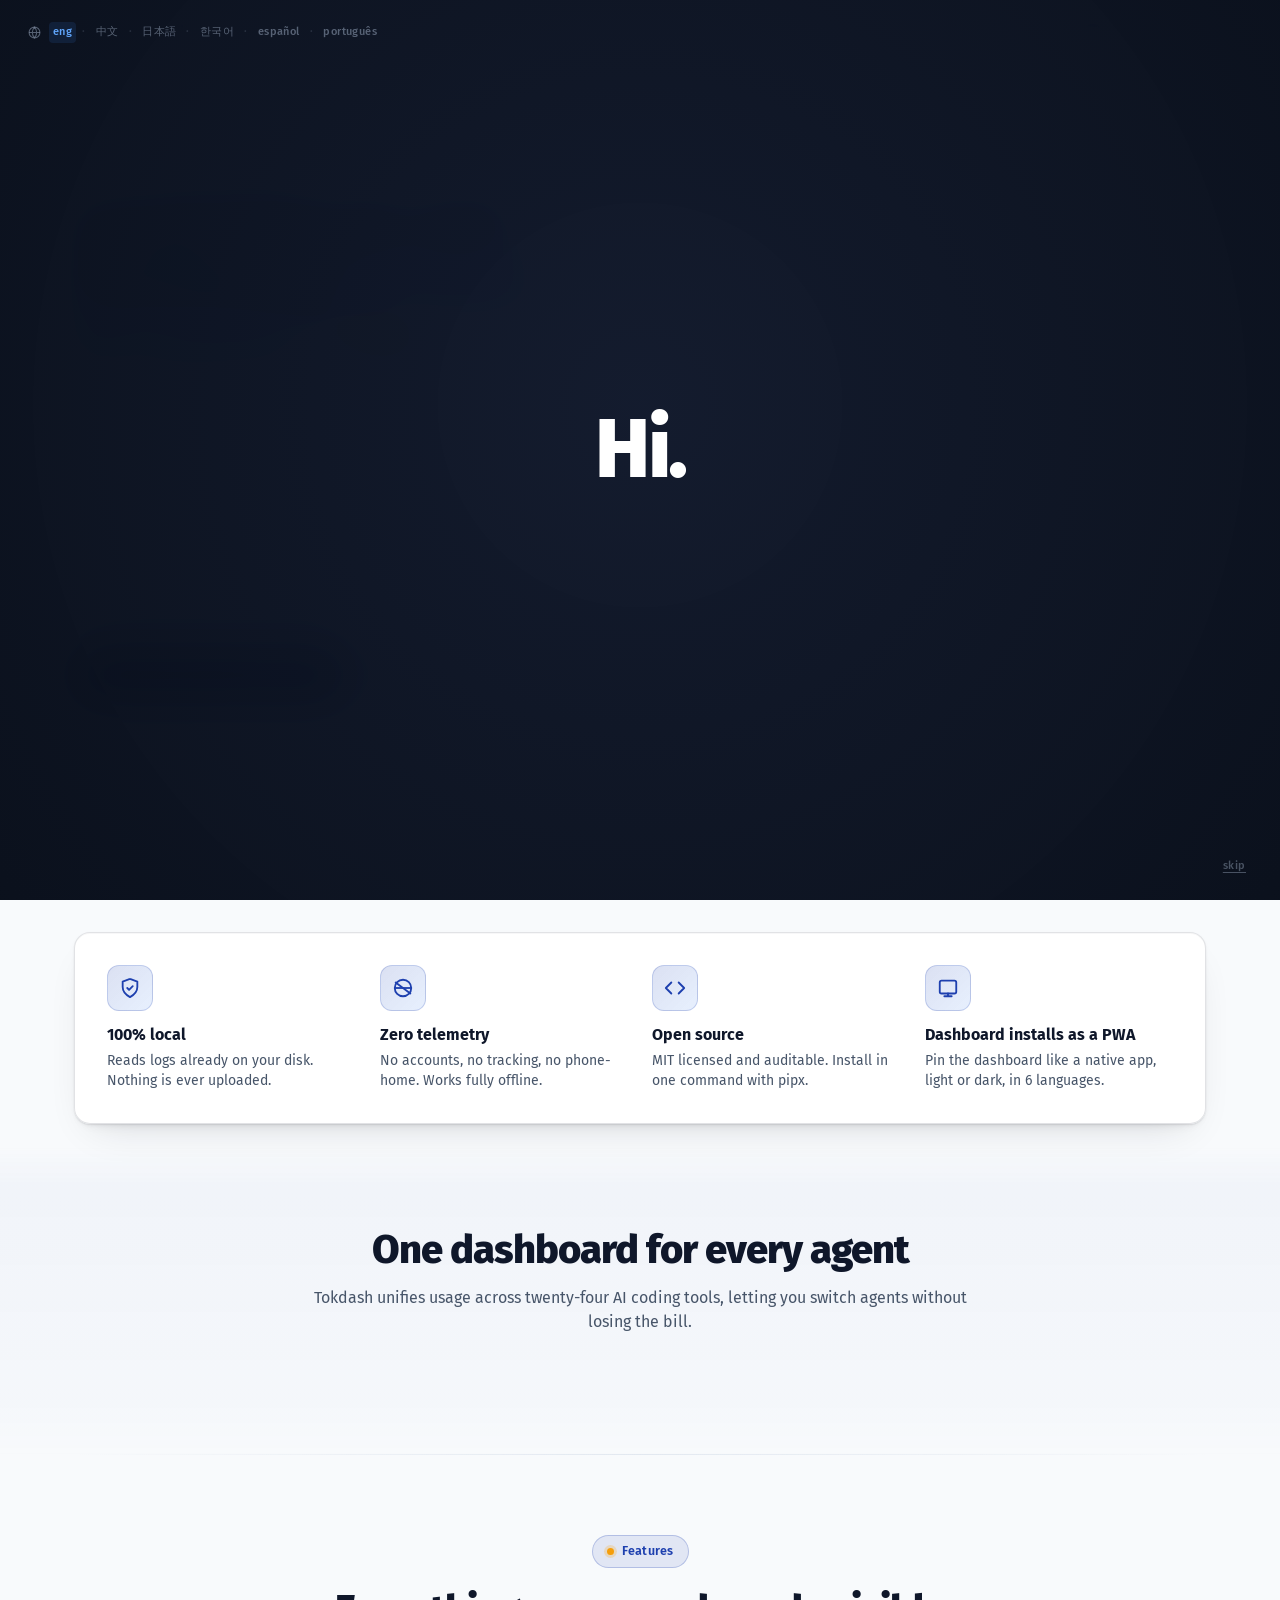
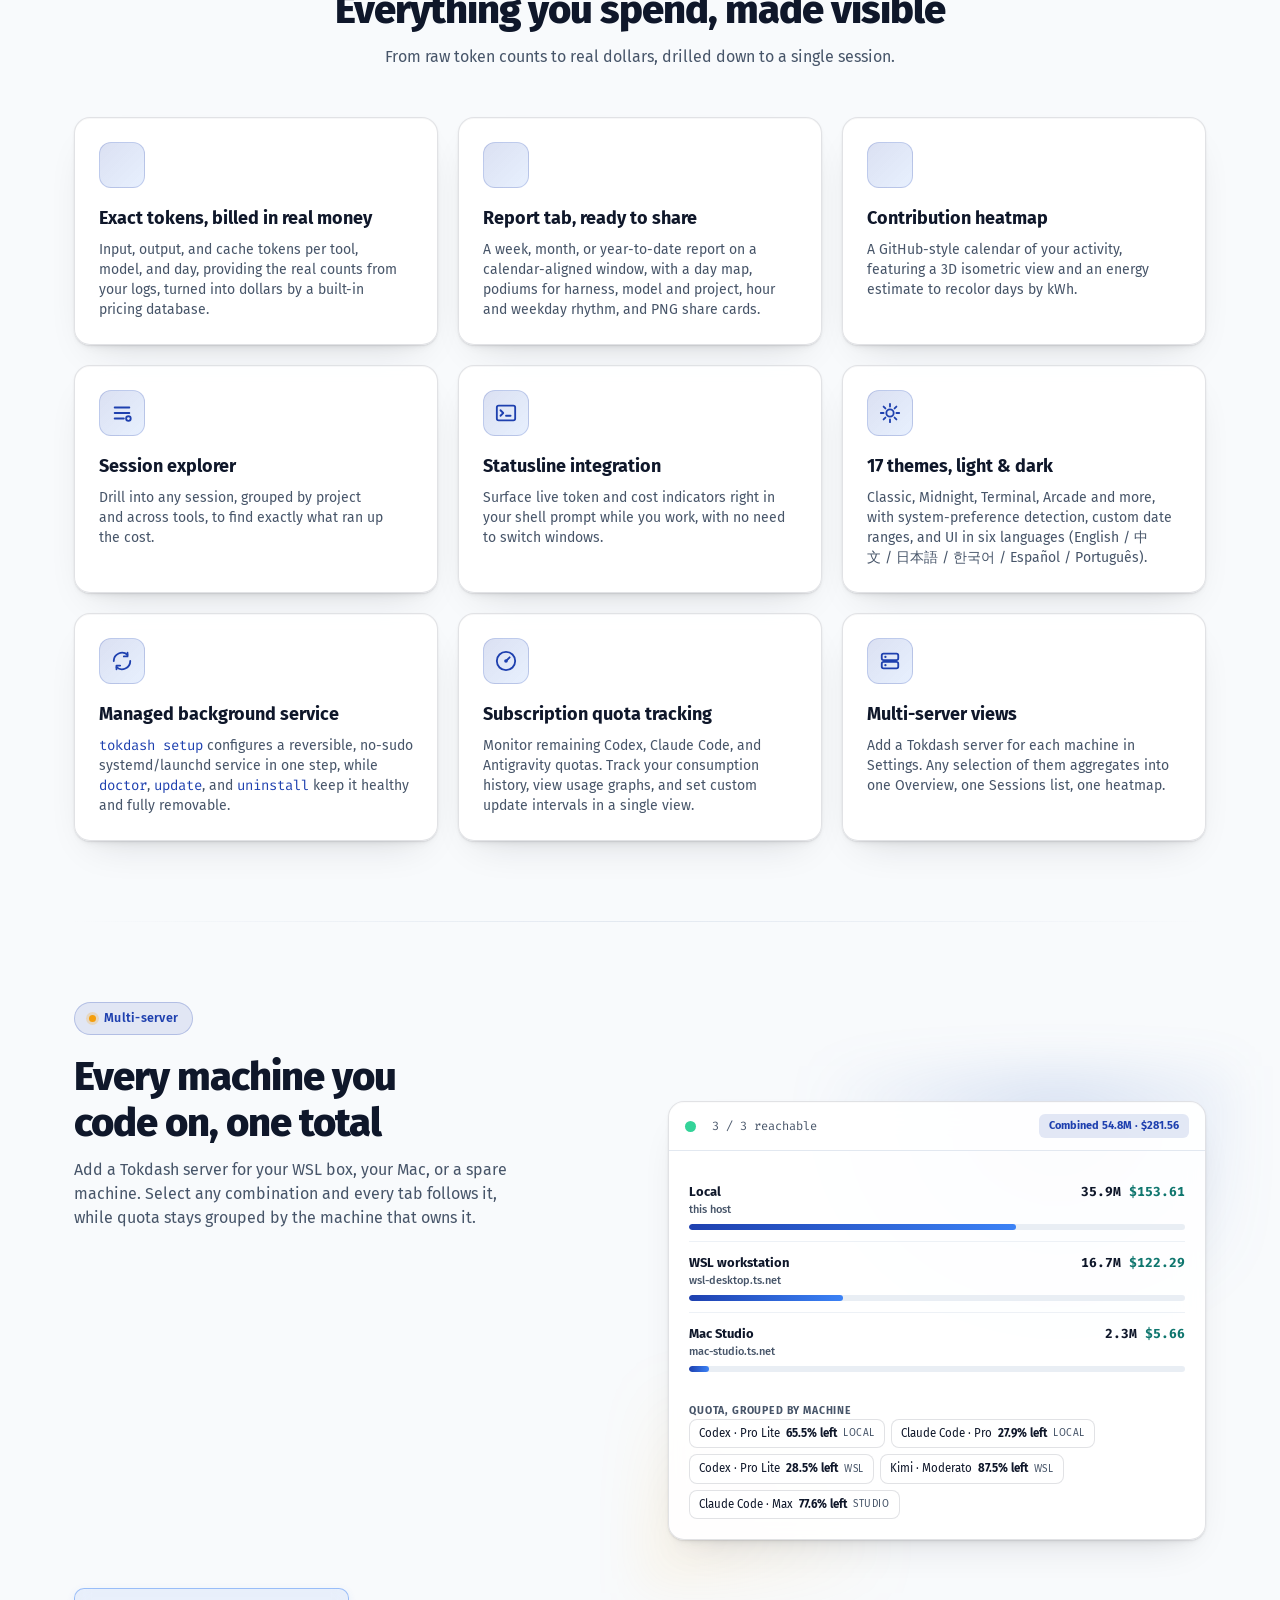
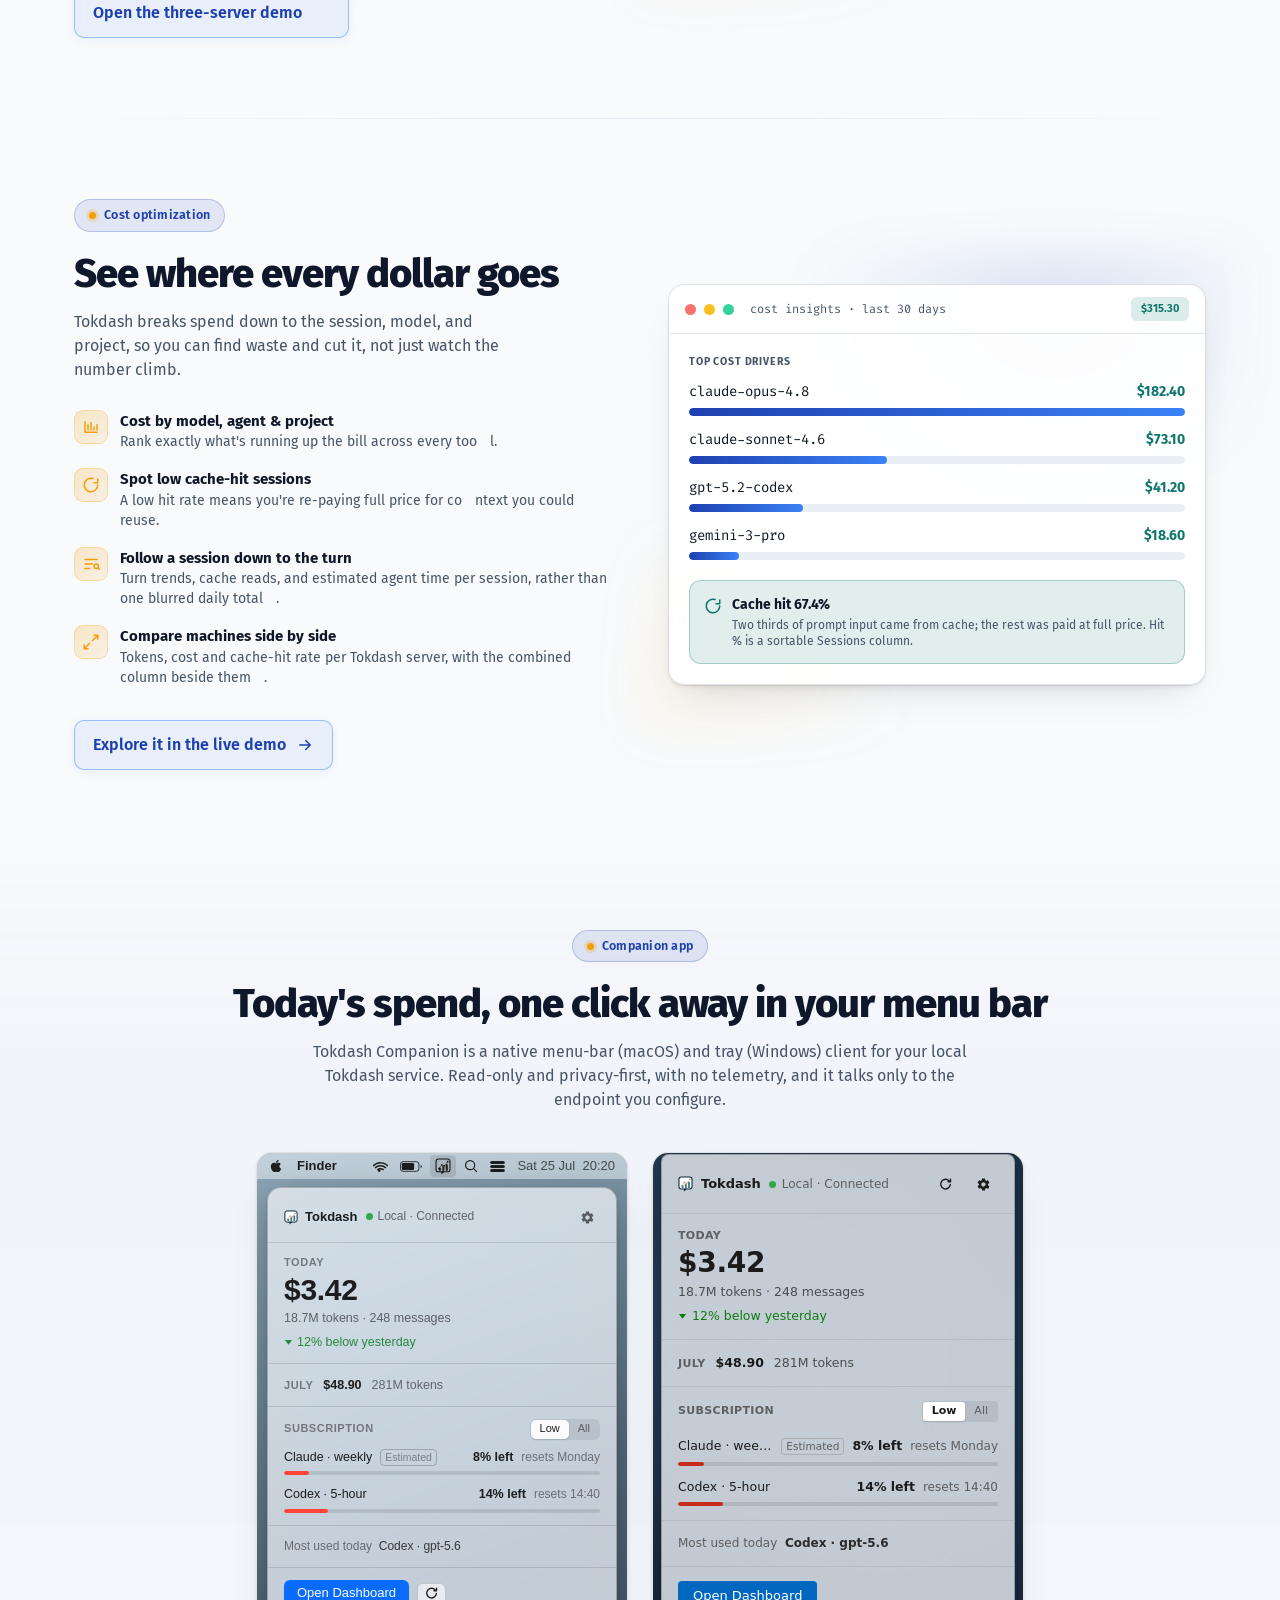
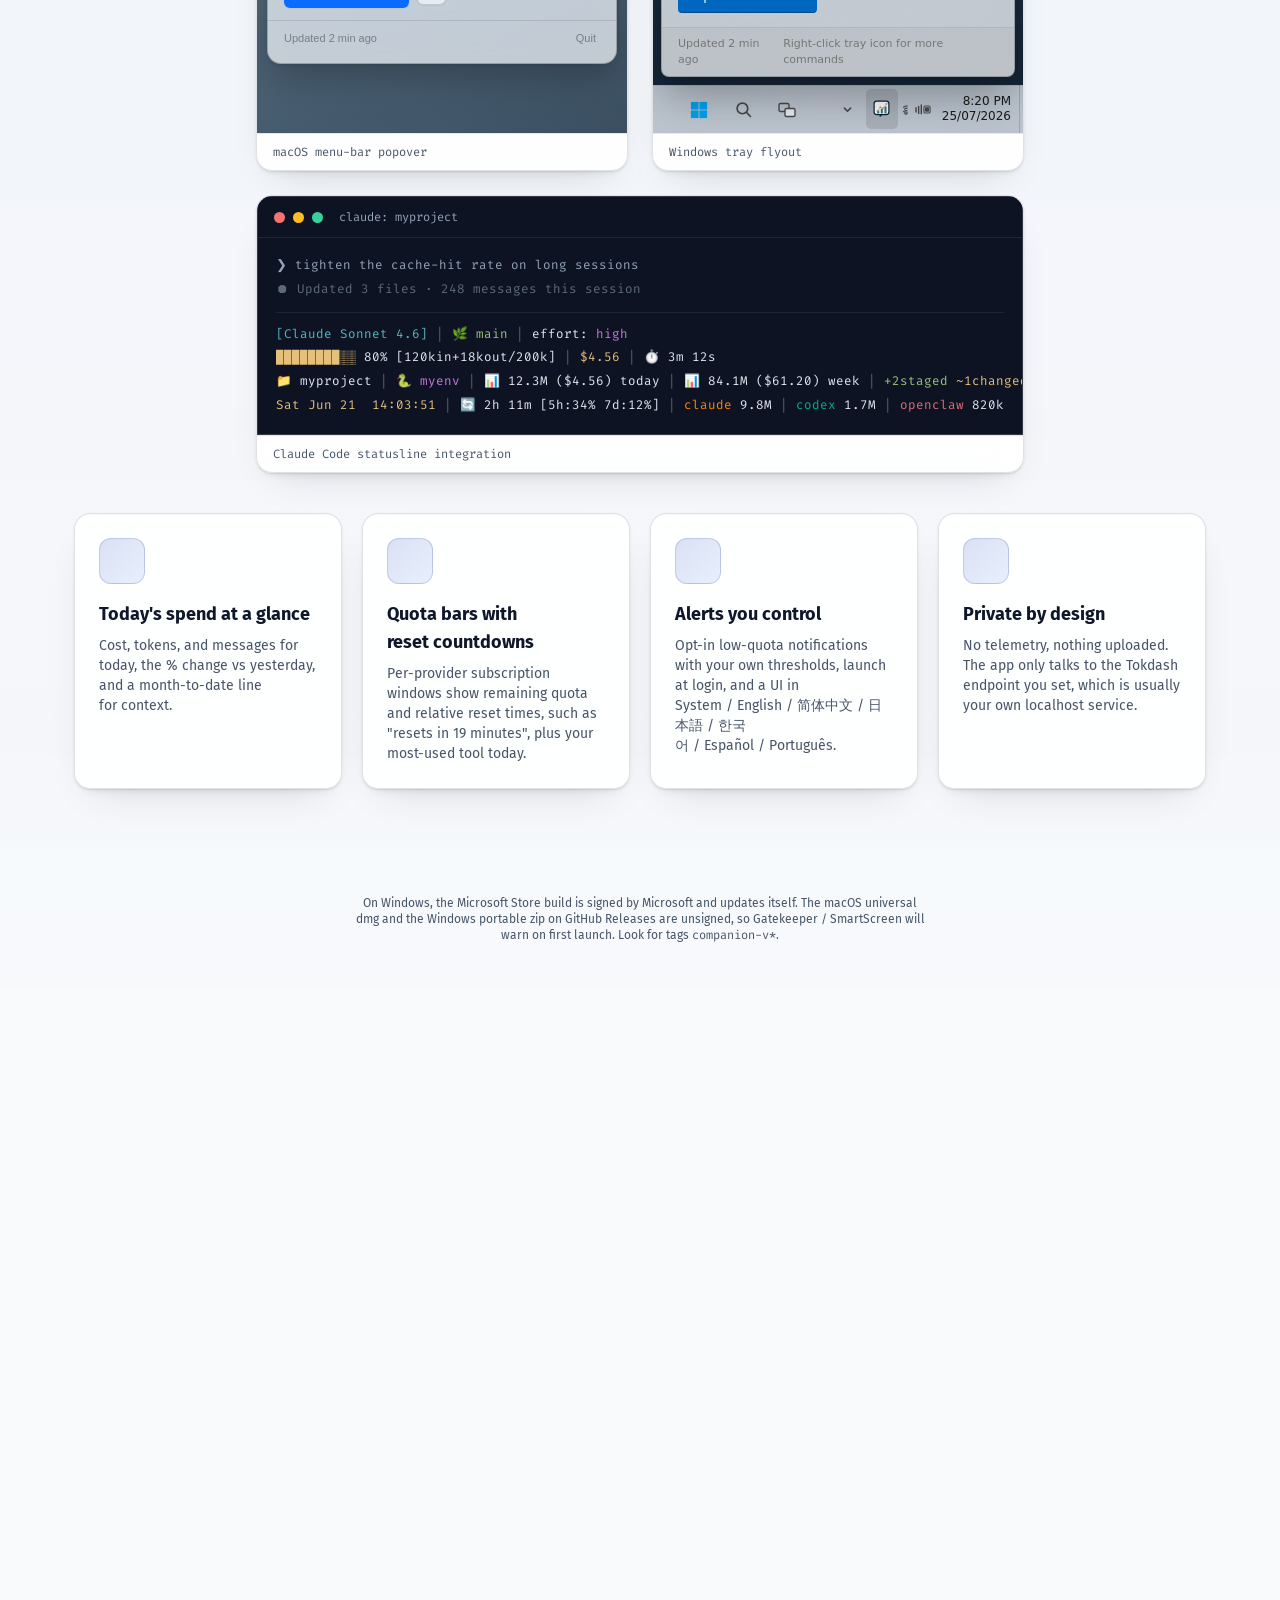
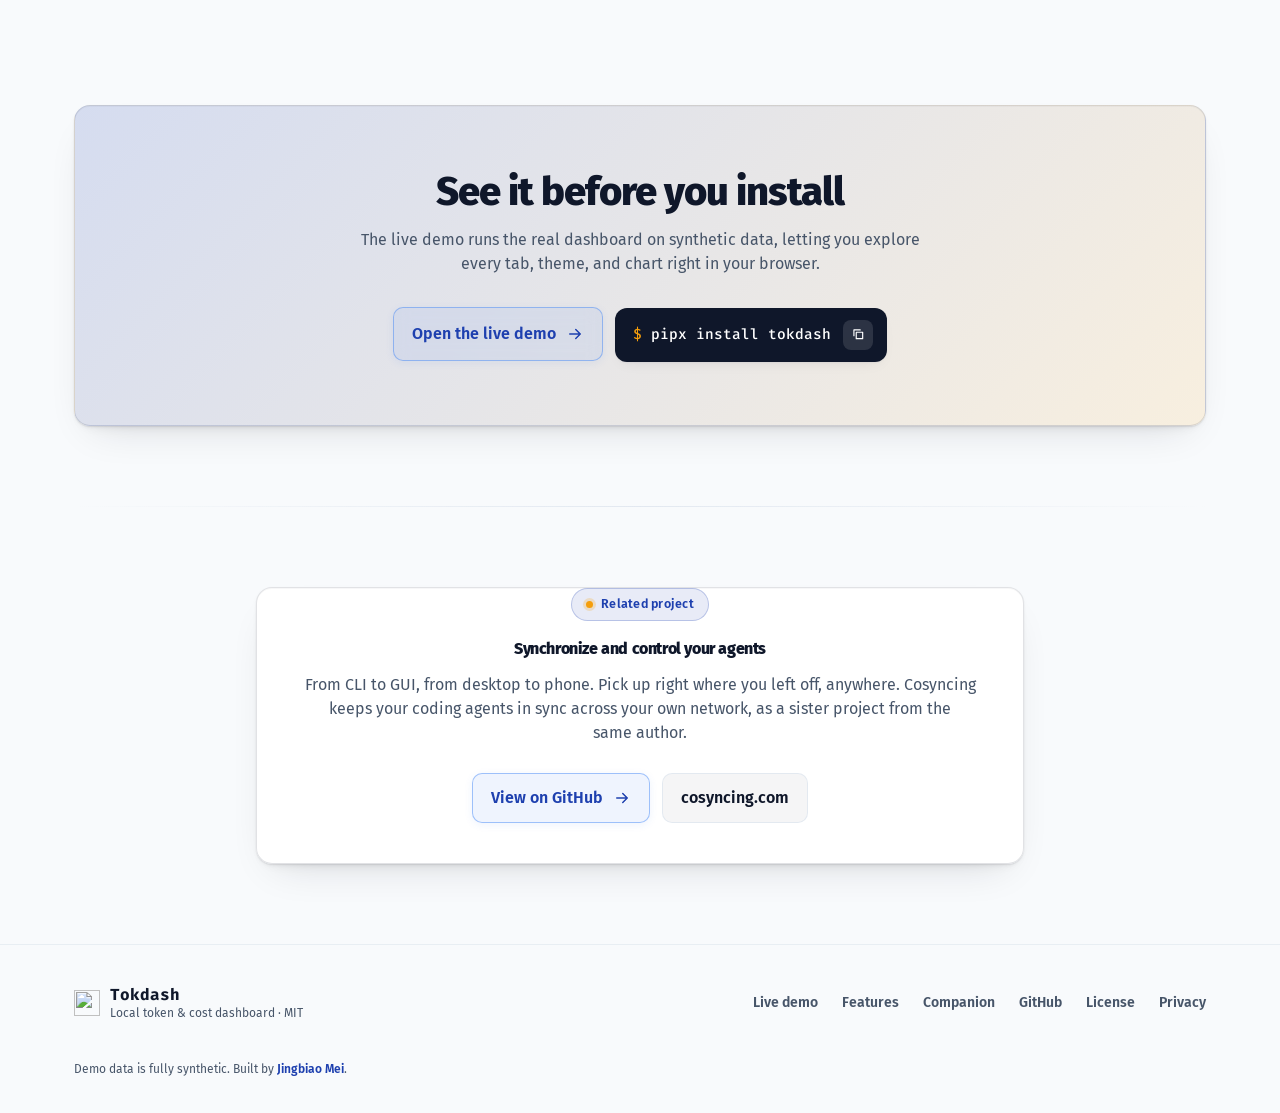
==== commit efc0ecce: "Turn the supported-tools grid into an atom: three orbital shells The tools section was twenty-five p" ====
--- a/index.html
+++ b/index.html
@@ -82,8 +82,8 @@
   <link rel="stylesheet" href="/static/landing/motion.css" />
   <link rel="stylesheet" href="/static/landing/companion.css" />
   <link rel="stylesheet" href="/static/landing/lander.css" />
-  <!-- The supported-tools armillary, which takes over the tool grid below. -->
-  <link rel="stylesheet" href="/static/landing/tool-armillary.css" />
+  <!-- The supported-tools atom, which takes over the tool grid below. -->
+  <link rel="stylesheet" href="/static/landing/tool-atom.css" />
 </head>
 
 <body>
@@ -1108,10 +1108,10 @@
   <script src="/static/landing/hero.js"></script>
   <script src="/static/landing/scroll-effects.js"></script>
 
-  <!-- Supported-tools armillary: builds the rings out of the tool links.
+  <!-- Supported-tools atom: builds the shells out of the tool links.
        Before the reveal engine, which has a case for the tool grid below and
        would otherwise take the links apart before they are placed. -->
-  <script src="/static/landing/tool-armillary.js"></script>
+  <script src="/static/landing/tool-atom.js"></script>
   <script src="/static/landing/reveal.js"></script>
   <script src="/static/landing/i18n.js"></script>
 
--- a/static/landing/tool-atom.css
+++ b/static/landing/tool-atom.css
@@ -0,0 +1,380 @@
+/* The supported-tools atom.
+   ---------------------------------------------------------------------------
+   Twenty-five tools as electrons on three orbital shells around one nucleus,
+   the way a Bohr diagram draws an atom. This is the calm one of the three
+   designs, and the reason is worth setting out before anything else.
+
+   Rings on different axes cross, and crossing means marks sweeping through
+   the same points on independent cycles. Nothing can rescue that: two shells
+   on crossing paths have marks passing through the crossing points on their
+   own cycles, and with independent periods those passes come arbitrarily
+   close sooner or later. So the shells here nest instead, and a nest cannot
+   collide. Each shell is a circle tipped about the one axis lying in the
+   page, so it projects to an ellipse of half-width r and half-height r cos t:
+
+     inner  130 at 124deg  ->  half-height  73
+     middle 250 at  54deg  ->  half-height 147
+     outer  330 at   0deg  ->  half-height 330
+
+   and each is wholly inside the next. Not touching is not enough -- the rings
+   never touch in three dimensions either, at different radii -- because the
+   projection is what anyone sees, so the projection has to be clean. The
+   measured gaps between neighbouring shells in the plane are 64px and 79px
+   against a chip that never draws wider than 34px, and the closest two marks
+   on one shell ever come is 73px on the innermost, the tightest of the three.
+
+   So the guarantee here is structural, not searched: there are no phases to
+   get wrong, because no choice of phases can break it. Every mark is at an
+   even angle on a fixed radius, so the spacing on a shell is a property of
+   the geometry and not of when you happen to look.
+
+   The marks face the viewer, which is not free here. A mark rides three
+   turned layers -- its shell's inclination, the shell's turn, and its own
+   place on the shell -- so left alone every logo would lie down in the
+   shell's plane and turn with the shell. One transform on an inner element
+   subtracts exactly those, in the reverse of the order they nest in; see
+   .tool-face.
+
+   Colours are the site's own tokens, so the atom reads in the light theme and
+   the dark one without a second palette. */
+
+@property --spin {
+  syntax: "<angle>";
+  inherits: true;
+  initial-value: 0deg;
+}
+
+/* The depth pulse, as a number rather than as a keyframe on a transform.
+   The marks on a shell brighten and grow as they come round to the near side,
+   which is a quarter of the way round, and the delay that puts each mark at
+   its brightest at its own near side is half a period back from that. Keeping
+   it a number is what lets the grow under the pointer multiply into it, so one
+   transform serves both -- and keeping the two apart matters, because an
+   animated property cannot be overridden by a plain declaration without
+   !important, and a jump to full size under the pointer is not a hover. */
+@property --pulse {
+  syntax: "<number>";
+  inherits: false;
+  initial-value: 1;
+}
+@property --grow {
+  syntax: "<number>";
+  inherits: false;
+  initial-value: 1;
+}
+
+.tool-field { margin: 40px auto 0; }
+
+/* The picture is laid out once, at its natural 700px, and then scaled down as
+   a single piece by a factor the window measures: nothing is re-laid-out, so
+   no mark changes its place relative to another and the nest stays nested.
+   The 20px on each side is the room the outermost shell and its marks need,
+   and the 44px under it is room for the name pill below the lowest mark, which
+   is the one thing that hangs over the edge.
+
+   The box is sized and clipped, and the script adds .is-instrument only once
+   it has actually built the atom. Until then the field is an ordinary block
+   around the grid, because a fixed-height clipped box is exactly wrong for the
+   grid: on a phone the grid is a tall two-column list, and a box sized for a
+   picture would cut the bottom of it off. */
+.tool-field.is-instrument {
+  --fit: min(1, calc((100vw - 48px) / 740px), calc((100vh - 220px) / 740px));
+  position: relative;
+  width: calc(740px * var(--fit));
+  height: calc(740px * var(--fit) + 44px);
+  overflow: hidden;
+}
+
+/* The stage. The vanishing point lives here, so everything inside shares one
+   and a mark on the back of a shell really is further away rather than merely
+   drawn smaller. The perspective is long on purpose: enough for the near side
+   of a shell to swell a little, gentle enough that the numbers describing the
+   arrangement still describe what lands on screen. */
+.tool-plane {
+  position: absolute; left: 50%; top: 20px;
+  width: 700px; height: 700px;
+  transform: translateX(-50%) scale(var(--fit));
+  transform-origin: top center;
+  perspective: 3600px;
+  perspective-origin: 50% 50%;
+}
+
+/* Only the marks are anything you can point at. A transformed element is
+   hit-tested across its whole projected quad rather than only where it paints,
+   so every empty wrapper in here -- three shells, and above all the turning
+   layers, whose planes cut straight through the marks riding them -- would
+   swallow the pointer from the marks on their far side. Reading a name is the
+   only way to find out what a mark is, so the structure steps aside and the
+   marks take the pointer back. */
+.tool-field,
+.tool-plane, .tool-shell, .tool-spin, .tool-slot,
+.tool-ring, .tool-axis, .tool-core, .tool-disc {
+  pointer-events: none;
+}
+.tool-mark { pointer-events: auto; }
+
+/* ---- The panel ---- */
+.tool-disc {
+  position: absolute; inset: 0;
+  border-radius: 50%;
+  background: radial-gradient(closest-side,
+    color-mix(in srgb, var(--color-primary) 7%, transparent),
+    color-mix(in srgb, var(--color-primary) 3%, transparent) 46%,
+    transparent 78%);
+}
+
+/* ---- The nucleus ----
+   One bright core with the Tokdash mark in it, wrapped in two soft haloes: a
+   tight one for its own light, a wide one that bleeds into the space around
+   it. It does not turn, and it does not need to: it is the one thing in the
+   picture that is not going anywhere.
+
+   The innermost shell's marks pass 130px from the centre and the core is 38,
+   so nothing here reaches them; the wide halo is allowed to come out under
+   that shell, because light under a mark reads as light and the shell passing
+   through the glow is most of the effect. */
+.tool-core {
+  position: absolute; left: 50%; top: 50%;
+  width: 76px; height: 76px; margin: -38px 0 0 -38px;
+  border-radius: 50%;
+  display: grid; place-items: center;
+  background: radial-gradient(circle at 50% 44%,
+    color-mix(in srgb, var(--color-secondary) 88%, #fff),
+    color-mix(in srgb, var(--color-primary) 80%, transparent) 46%,
+    color-mix(in srgb, var(--color-primary) 26%, transparent) 78%,
+    transparent 100%);
+  box-shadow: 0 0 44px color-mix(in srgb, var(--color-primary) 32%, transparent);
+  animation: tool-breathe 7s ease-in-out infinite;
+}
+.tool-core img {
+  width: 32px; height: 32px; object-fit: contain; position: relative; z-index: 1;
+  filter: brightness(0) invert(1);
+}
+.tool-core::before, .tool-core::after {
+  content: ""; position: absolute; left: 50%; top: 50%;
+  border-radius: 50%; z-index: -1;
+}
+.tool-core::before {
+  width: 116px; height: 116px; margin: -58px 0 0 -58px;
+  background: radial-gradient(closest-side,
+    color-mix(in srgb, var(--color-primary) 30%, transparent),
+    color-mix(in srgb, var(--color-primary) 9%, transparent) 58%,
+    transparent 78%);
+}
+.tool-core::after {
+  width: 200px; height: 200px; margin: -100px 0 0 -100px;
+  background: radial-gradient(closest-side,
+    color-mix(in srgb, var(--color-primary) 17%, transparent),
+    color-mix(in srgb, var(--color-primary) 5%, transparent) 52%,
+    transparent 76%);
+  animation: tool-swell 11s ease-in-out infinite;
+}
+@keyframes tool-breathe {
+  0%, 100% { transform: scale(1); }
+  50%      { transform: scale(1.05); }
+}
+@keyframes tool-swell {
+  0%, 100% { transform: scale(0.9); opacity: 0.6; }
+  50%      { transform: scale(1.08); opacity: 1; }
+}
+
+/* ---- The axes ----
+   The x and y lines through the nucleus. They are what turn three hoops into
+   a set of axes rather than three decorative circles, and they stay faint
+   enough never to compete with the marks riding them. */
+.tool-axis {
+  position: absolute; left: 50%; top: 0;
+  width: 1px; height: 100%; margin-left: -0.5px;
+  background: linear-gradient(180deg, transparent,
+    color-mix(in srgb, var(--color-primary) 12%, transparent) 24%,
+    color-mix(in srgb, var(--color-primary) 12%, transparent) 76%,
+    transparent);
+}
+.tool-axis.is-x {
+  left: 0; top: 50%;
+  width: 100%; height: 1px; margin: -0.5px 0 0 0;
+  background: linear-gradient(90deg, transparent,
+    color-mix(in srgb, var(--color-primary) 12%, transparent) 24%,
+    color-mix(in srgb, var(--color-primary) 12%, transparent) 76%,
+    transparent);
+}
+
+/* ---- One shell ----
+   A plain circle outline in a plane tipped about x, so it foreshortens into
+   an ellipse on screen. It never moves: only the marks on it do. */
+.tool-shell {
+  position: absolute; inset: 0;
+  transform-style: preserve-3d;
+  transform: rotateX(var(--tilt));
+}
+.tool-ring {
+  position: absolute; left: 50%; top: 50%;
+  width: calc(var(--r) * 2px); height: calc(var(--r) * 2px);
+  margin: calc(var(--r) * -1px) 0 0 calc(var(--r) * -1px);
+  border: 1px solid color-mix(in srgb, var(--color-primary) 18%, transparent);
+  border-radius: 50%;
+  transition: border-color var(--t-med) ease, box-shadow var(--t-med) ease;
+}
+/* Pointing at a mark lights the shell it rides, so it is obvious which shell a
+   tool is on rather than which of three circles it happens to be nearest. */
+.tool-shell.is-lit .tool-ring {
+  border-color: color-mix(in srgb, var(--color-primary) 62%, transparent);
+  box-shadow: 0 0 20px color-mix(in srgb, var(--color-primary) 28%, transparent);
+}
+
+/* The turn. The angle lives in a custom property rather than in the transform
+   because the marks have to read it as a number to subtract it from their own:
+   the layer turns by it, and every mark on that shell turns back by exactly
+   as much, so the logos stay square to the page while the shell carries them
+   round. Each shell has its own layer and its own period, so each inherits
+   its own angle. */
+.tool-spin {
+  position: absolute; inset: 0;
+  transform-style: preserve-3d;
+  transform: rotate(var(--spin));
+  animation: tool-spin var(--period, 60s) linear infinite;
+}
+@keyframes tool-spin { to { --spin: 360deg; } }
+
+.tool-slot {
+  position: absolute; left: 50%; top: 50%;
+  width: 0; height: 0;
+  transform-style: preserve-3d;
+  transform: rotate(var(--a)) translateX(calc(var(--r) * 1px));
+}
+
+/* ---- A mark ----
+   The anchor carries no rotation of its own. It is only a box: it sits on the
+   shell, it gives the mark its size and its hit area, and everything about how
+   a mark is turned lives on .tool-face inside it. */
+.tool-mark {
+  position: absolute; left: 0; top: 0;
+  width: var(--w, 34px); height: var(--h, 34px);
+  /* The fallbacks are load-bearing: an undefined custom property inside calc()
+     invalidates the whole declaration, so without them the negative margin
+     that centres the mark on its slot is dropped for every mark that does not
+     set its own size, and each one sits a half-chip off its own shell. */
+  margin: calc(var(--h, 34px) / -2) 0 0 calc(var(--w, 34px) / -2);
+  text-decoration: none;
+  border-radius: 10px;
+  /* preserve-3d, and nothing on this element that would take it away. A
+     grouping property -- opacity, a filter, an overflow, a clip -- forces the
+     used value of transform-style back to flat, and a flat mark renders its
+     face in the shell's own plane, so the correction below would be squashed
+     into a 2D projection instead of applied in three dimensions. That is a
+     silent failure: the numbers all look right and every logo lies down in
+     its shell. So the depth shading and the depth scale both live on
+     .tool-face, one level in. */
+  transform-style: preserve-3d;
+}
+html.js .tool-mark { cursor: pointer; }
+.tool-mark:focus-visible { outline: 2px solid var(--color-primary); outline-offset: 3px; }
+
+/* The face: the correction, and the depth shading that goes with it. */
+.tool-face {
+  position: absolute; inset: 0;
+  /* The correction. Three ancestors turn this mark -- its shell's
+     inclination about x, the shell's turn, and its own place on the shell --
+     and left alone the logo would lie down in the shell's plane and turn with
+     it. This subtracts exactly those, in the reverse of the order the
+     ancestors nest in, so the logo inside is drawn square to the page and
+     upright at every phase of every turn. --spin is the shell's own angle,
+     already running; --a is this mark's place on it; --tilt is the shell's
+     inclination. The scale is last and inside the correction, because a 2D
+     scale has no z component and does not commute with the inverse: left
+     outside, it would leave every logo a few degrees out of square. */
+  transform:
+    rotateZ(calc(-1 * (var(--a) + var(--spin))))
+    rotateX(calc(-1 * var(--tilt)))
+    scale(calc(var(--pulse) * var(--grow)));
+  /* Opacity and the grow, and never the transform itself. It is re-resolved on
+     every frame of the turn, because it reads --spin; a transition on a
+     property that changes every frame never finishes, it is retargeted every
+     frame, and the logo spends the whole turn interpolating towards the
+     correction instead of sitting on it. */
+  opacity: calc(0.46 + 0.54 * var(--pulse));
+  transition: opacity var(--t-med) ease, --grow var(--t-med) ease;
+}
+
+/* A mark on a shell tipped away from the page is further away at the back of
+   its turn than at the front, and says so by being fainter and smaller. The
+   outer shell lies in the plane of the page and never changes depth, so its
+   marks are left alone rather than pulsed for a depth that is not there. */
+.tool-shell.is-tilted .tool-face {
+  animation: tool-depth var(--period) var(--delay, 0s) linear infinite;
+}
+@keyframes tool-depth {
+  0%, 100% { --pulse: 0.8; }
+  50%      { --pulse: 1; }
+}
+.tool-mark:hover .tool-face, .tool-mark:focus-visible .tool-face {
+  opacity: 1;
+  --grow: 1.12;
+}
+
+/* White-backed, so every mark stays readable -- dark monochrome glyphs
+   included -- in both themes. The one wordmark in the set is given a wider
+   chip by the script so it is letterboxed by its own shape rather than crushed
+   into a square. */
+.tool-mark .tool-logo {
+  position: absolute; inset: 0;
+  width: 100%; height: 100%;
+  object-fit: contain;
+  display: block;
+  border-radius: inherit;
+  background: #fff;
+  padding: 5px;
+  box-shadow: inset 0 0 0 1px rgba(15, 23, 42, 0.07);
+  transition: box-shadow var(--t-med) ease;
+}
+.tool-mark:hover .tool-logo,
+.tool-mark:focus-visible .tool-logo {
+  box-shadow: 0 0 0 2px var(--color-primary), inset 0 0 0 1px rgba(15, 23, 42, 0.07);
+}
+
+/* The name shows only for the mark under the pointer, so the atom stays an
+   atom. It sits inside the corrected face, which is flat, so it is drawn in
+   that face's plane -- square to the page, upright, whatever the shell is
+   doing -- and outside the pulse, so a name never comes and goes with depth. */
+.tool-name {
+  position: absolute; left: 50%; top: calc(100% + 9px);
+  transform: translateX(-50%);
+  white-space: nowrap;
+  font-size: 12.5px; font-weight: 600;
+  color: var(--color-text);
+  background: var(--glass-strong);
+  border: 1px solid var(--color-border);
+  border-radius: 999px;
+  padding: 4px 11px;
+  box-shadow: var(--shadow-md);
+  opacity: 0;
+  transition: opacity 140ms ease;
+}
+.tool-mark:hover .tool-name,
+.tool-mark:focus-visible .tool-name { opacity: 1; }
+
+/* Pointing at a mark stops the turn, so its name can be read: a mark on a
+   moving shell is out from under the pointer in a fraction of a second, and
+   without this the names flash on and off and there is no such thing as
+   reading one. Everything stops together -- the three shells, the depth
+   pulses, the core -- and the rest of the atom goes back, so what you stop to
+   look at is the diagram rather than a frozen half of one. */
+.tool-plane.is-pointed .tool-spin,
+.tool-plane.is-pointed .tool-core,
+.tool-plane.is-pointed .tool-core::after { animation-play-state: paused !important; }
+.tool-plane.is-pointed .tool-mark:not(:hover):not(:focus-visible) .tool-face {
+  opacity: calc((0.46 + 0.54 * var(--pulse)) * 0.34);
+}
+
+@media (prefers-reduced-motion: reduce) {
+  /* Standing still, every mark sits at full size and full strength: the atom
+     reads as a diagram of where the marks live rather than as a thing that
+     has stopped. The depth pulse is a moving thing, so it goes with the rest
+     -- leaving it running would put the marks back at half strength for
+     whoever asked not to be shown anything moving. The face is named the same
+     way it is animated, because a media query adds no specificity of its own
+     and a plainer selector here would simply lose. */
+  .tool-spin, .tool-core, .tool-core::after,
+  .tool-shell.is-tilted .tool-face { animation: none; }
+  .tool-face { opacity: 1; --pulse: 1; }
+}
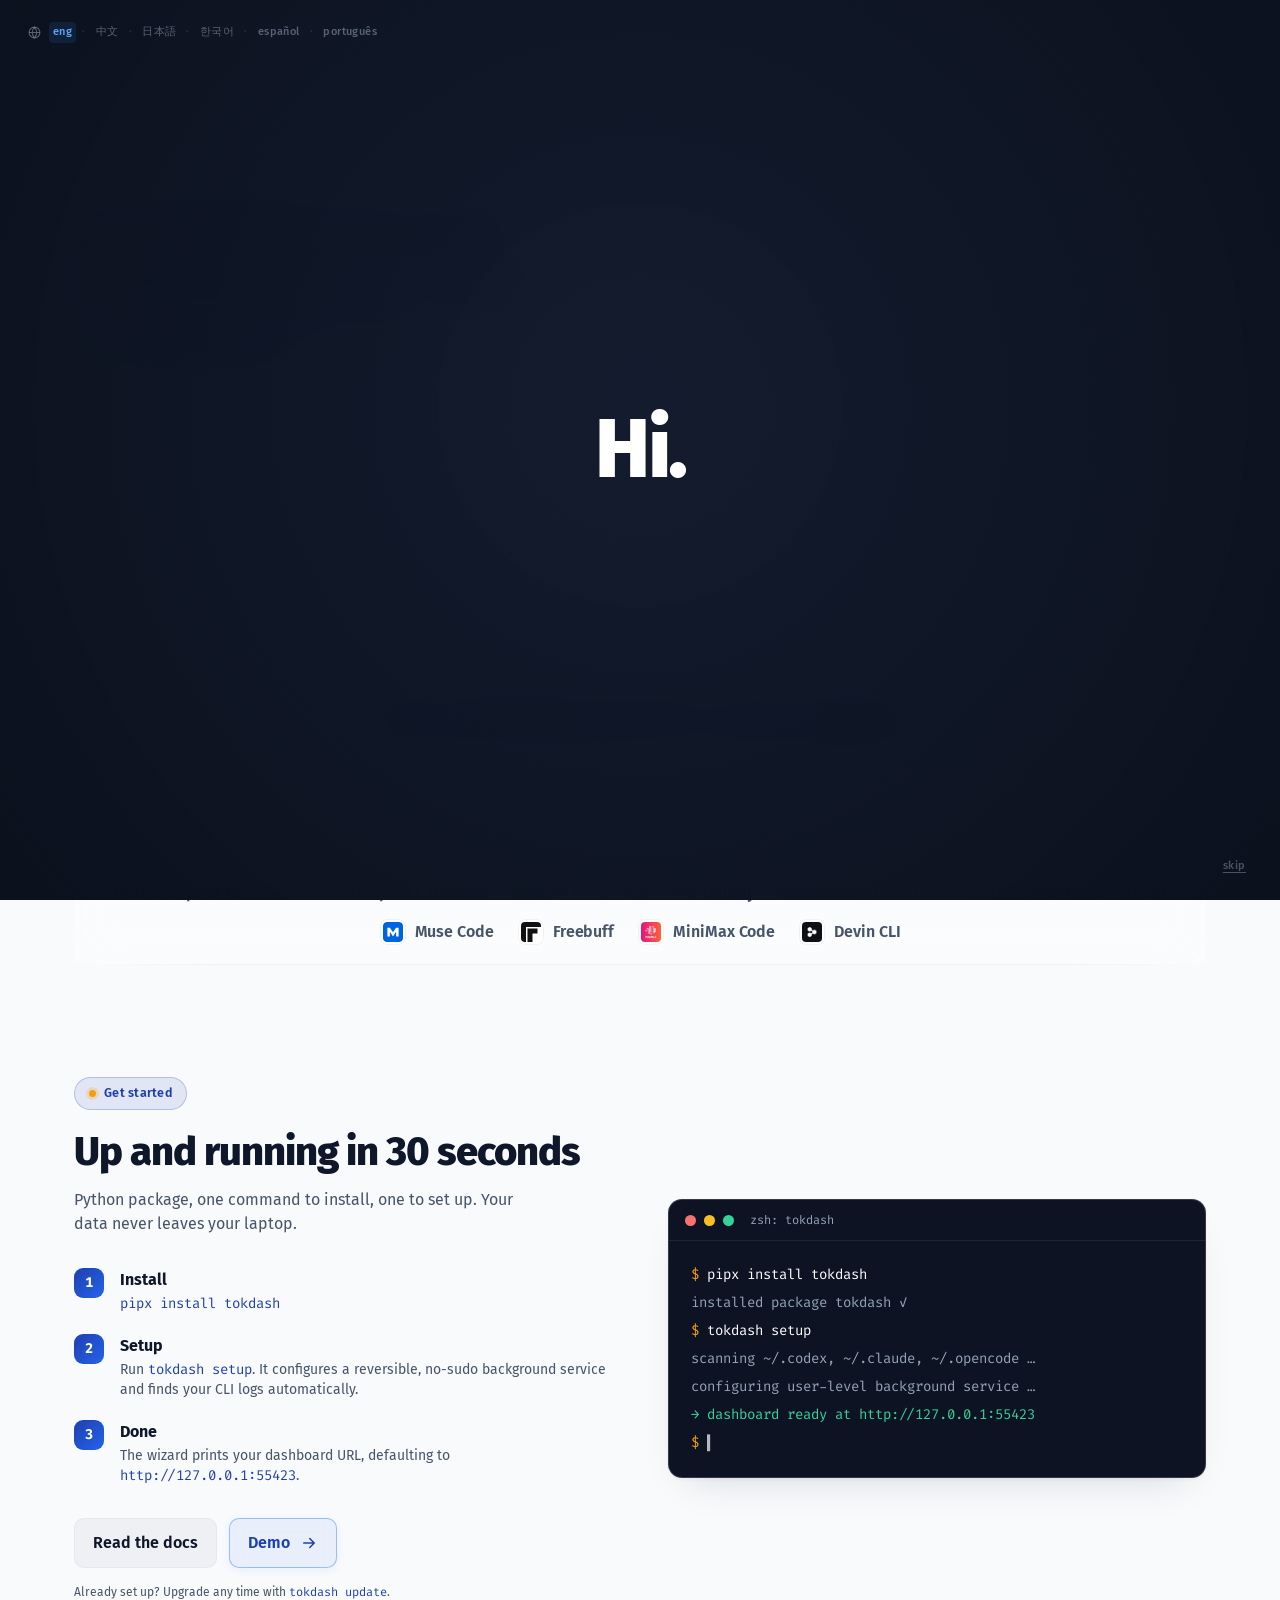
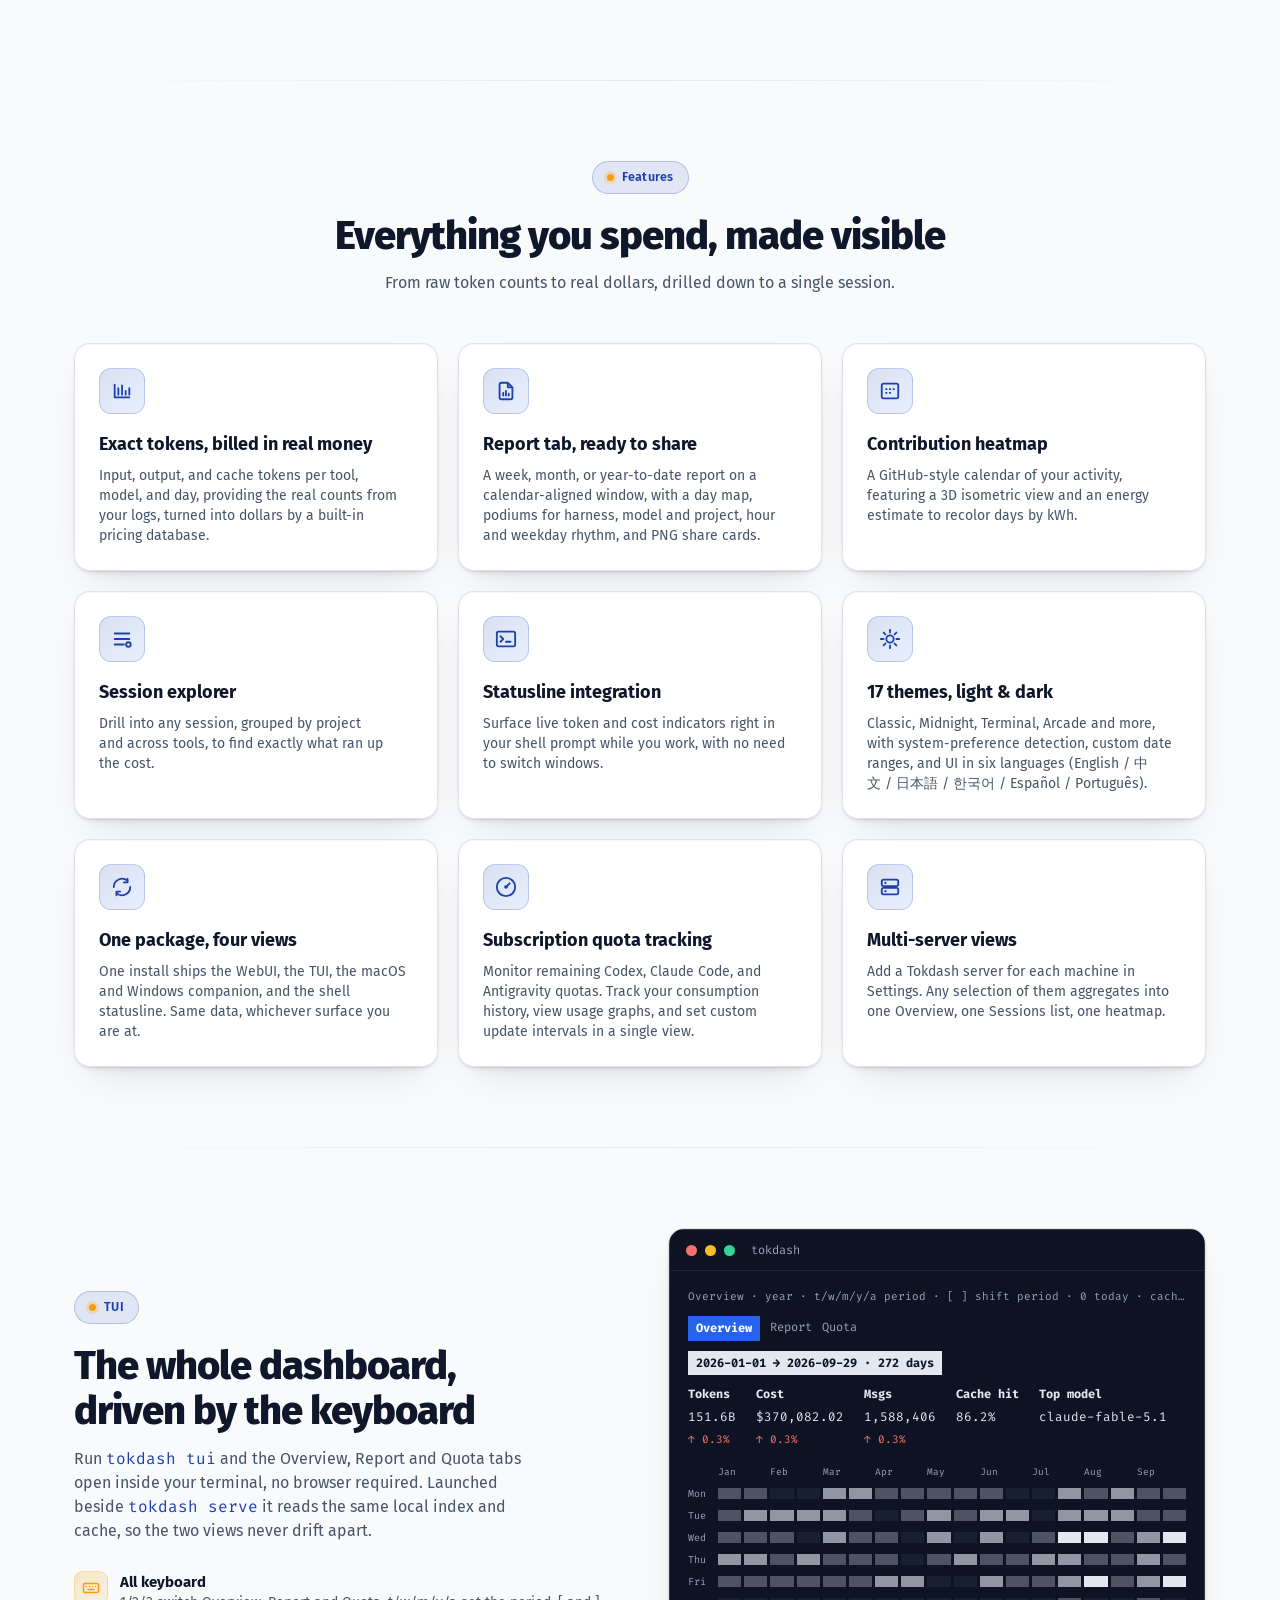
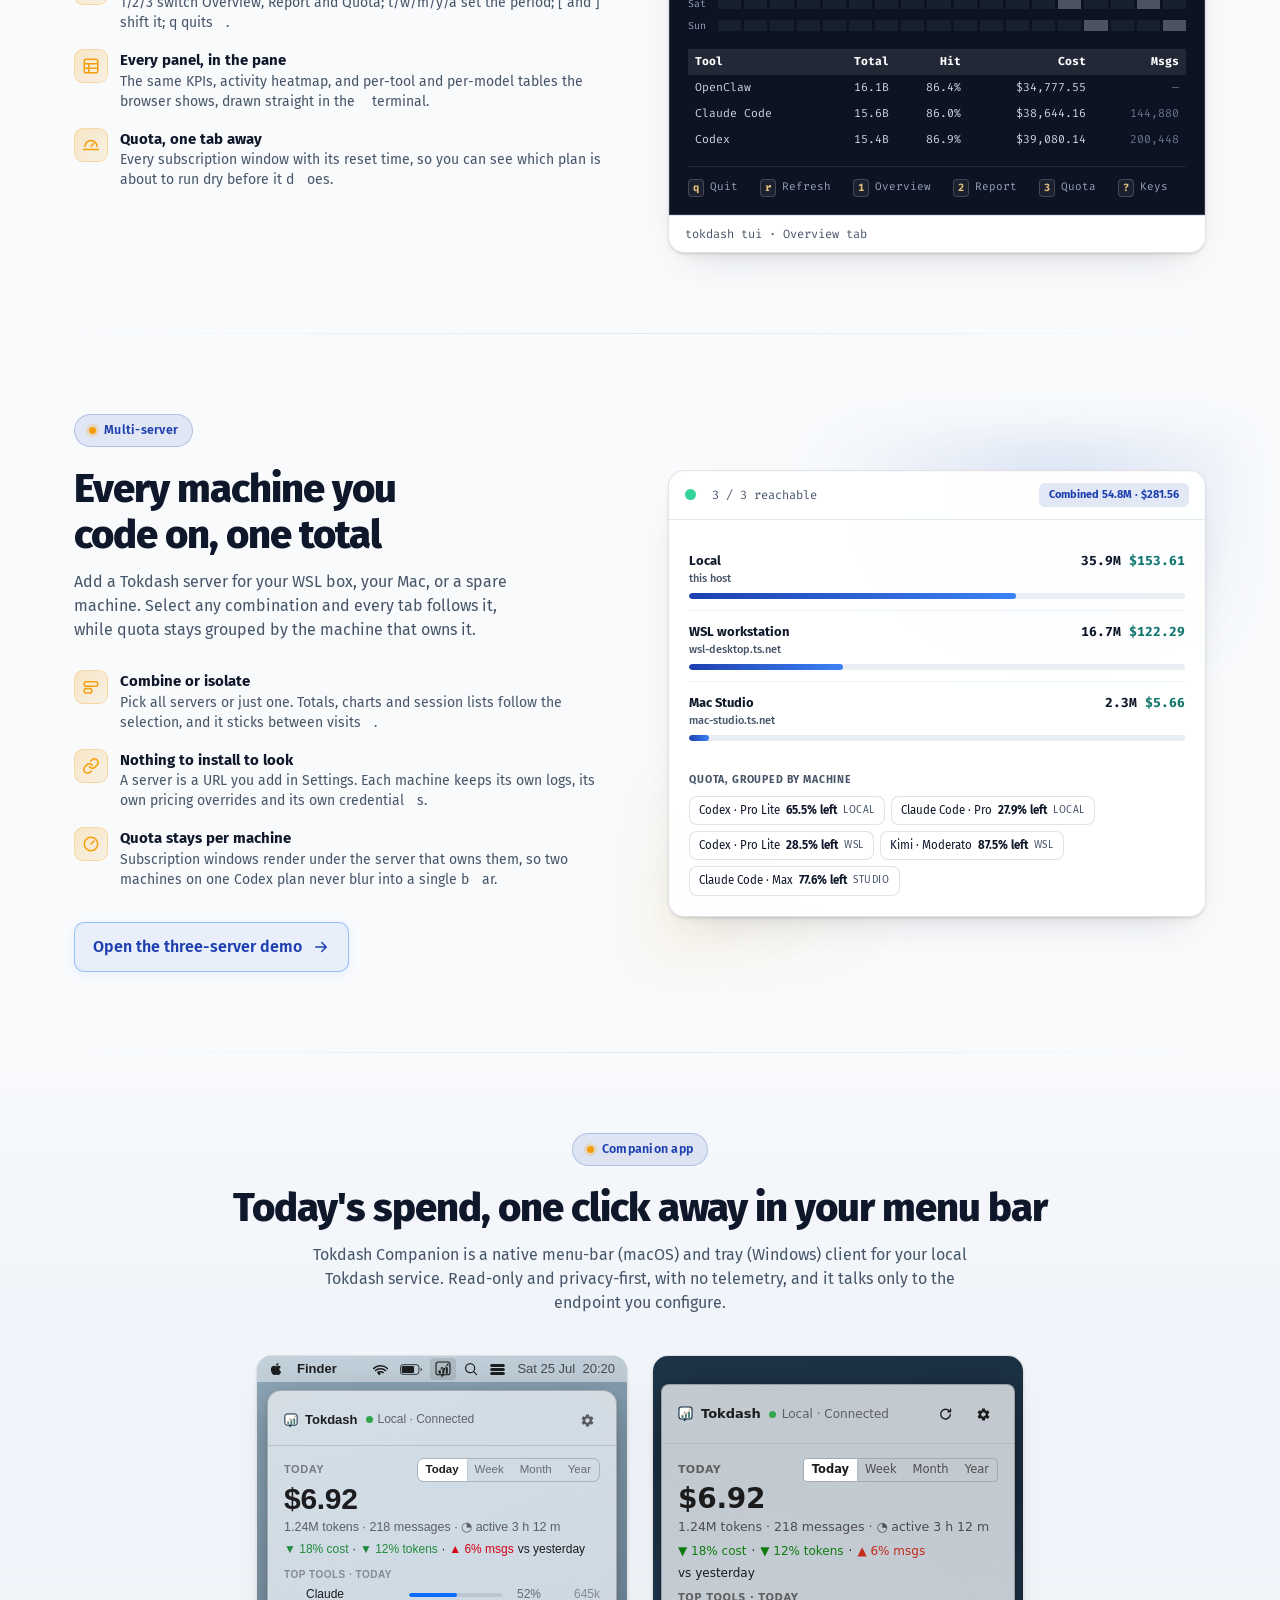
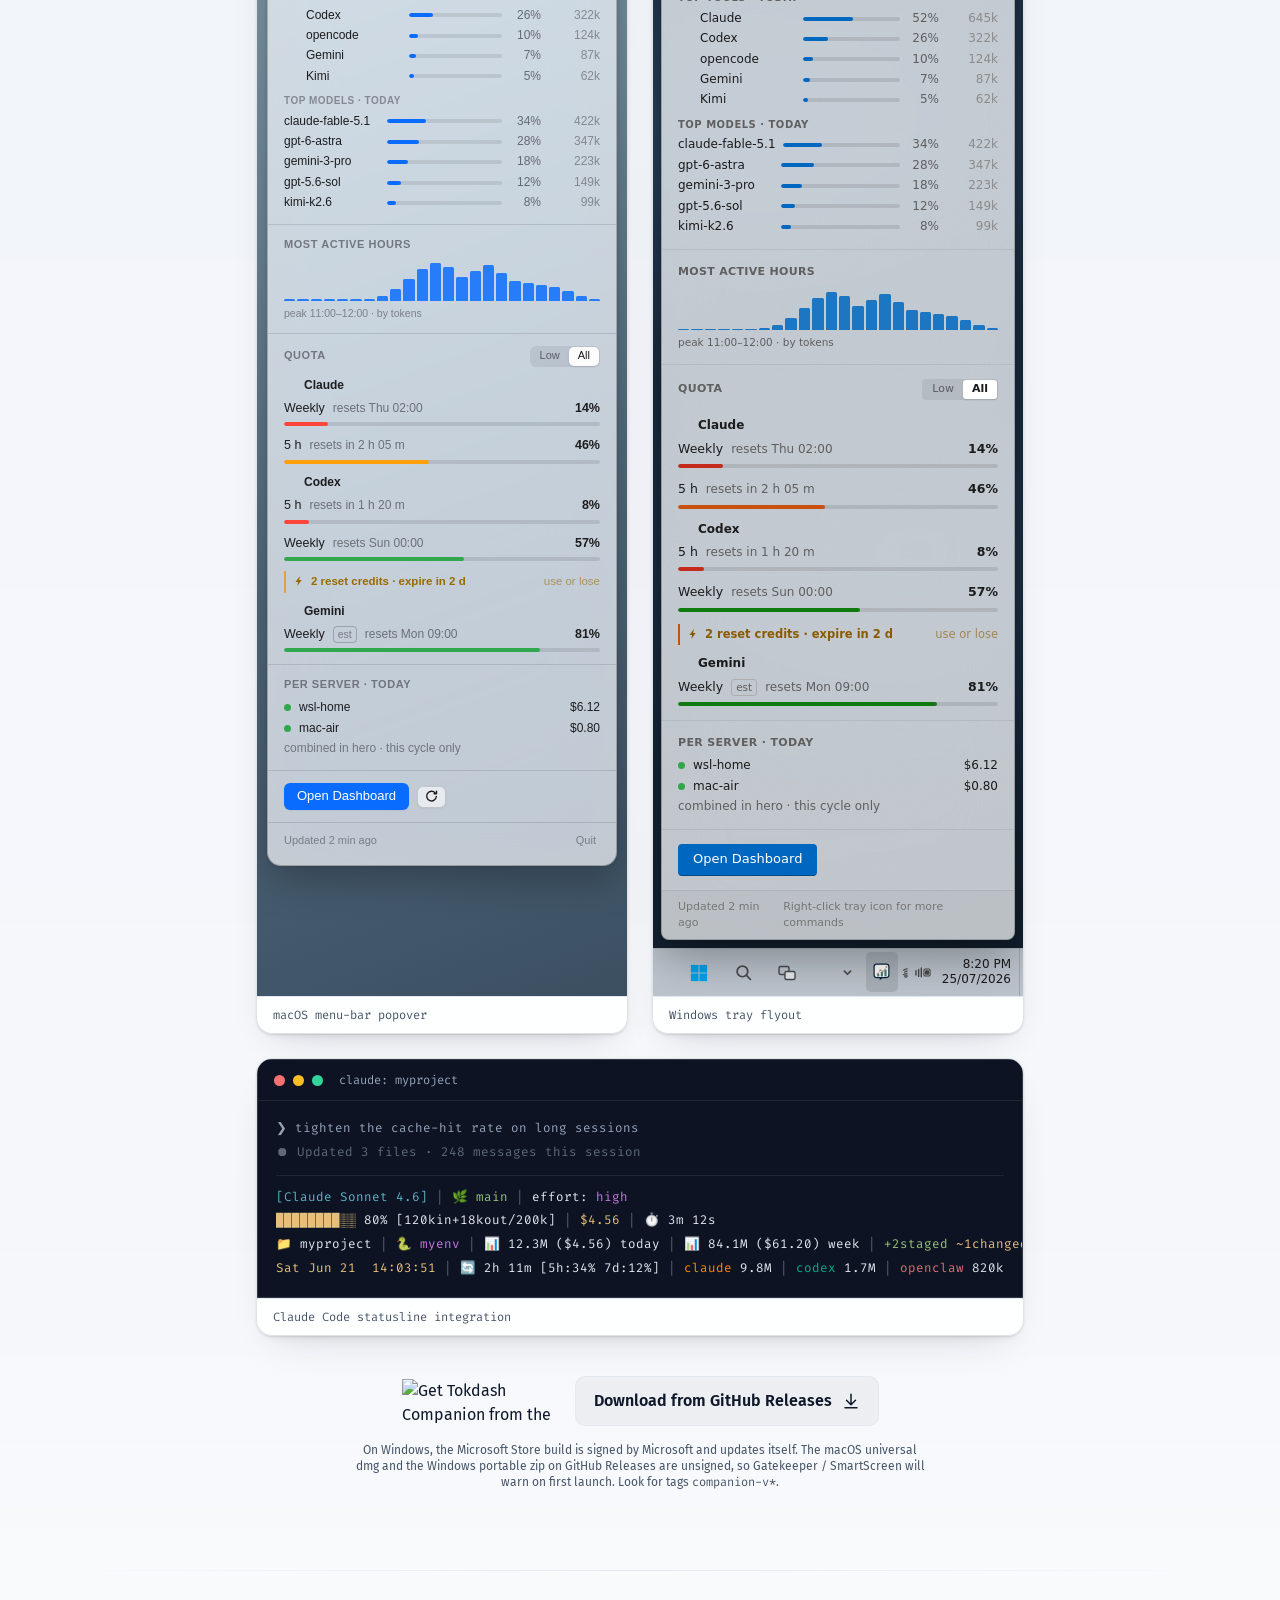
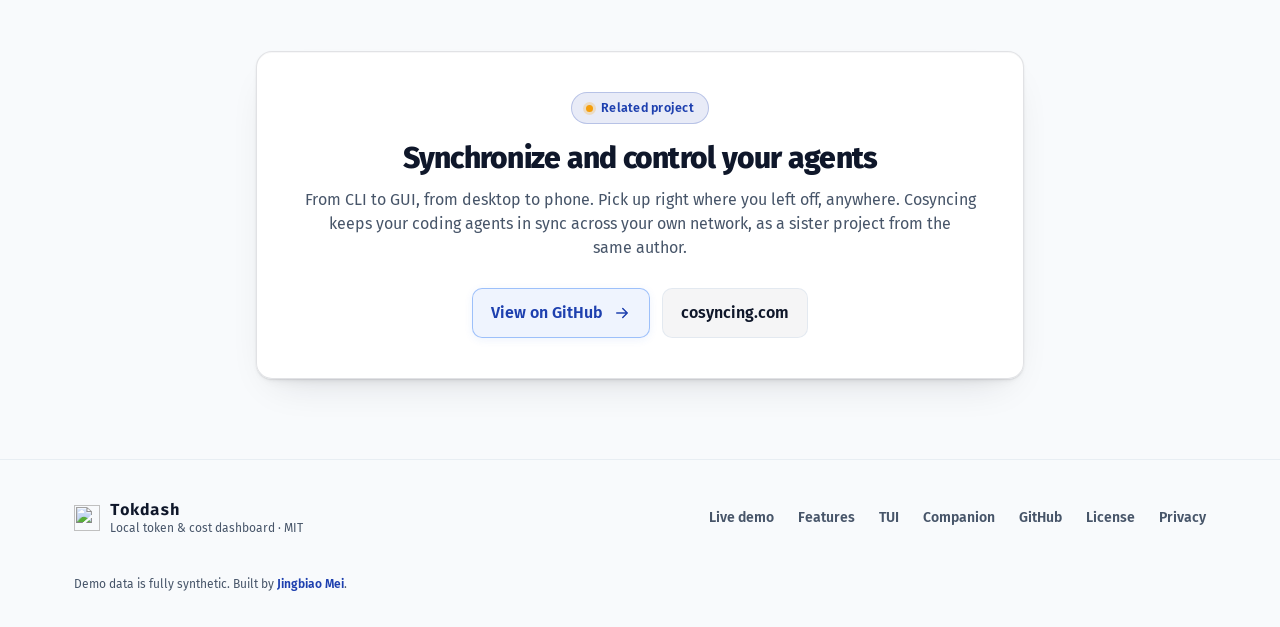
==== commit 73b61a51: "fix(landing): bring the approved agent ticker onto the current homepage" ====
--- a/index.html
+++ b/index.html
@@ -82,8 +82,6 @@
   <link rel="stylesheet" href="/static/landing/motion.css" />
   <link rel="stylesheet" href="/static/landing/companion.css" />
   <link rel="stylesheet" href="/static/landing/lander.css" />
-  <!-- The supported-tools atom, which takes over the tool grid below. -->
-  <link rel="stylesheet" href="/static/landing/tool-atom.css" />
 </head>
 
 <body>
@@ -198,7 +196,7 @@
       <div id="landerChipsGrid" class="lander-chips-grid">
         <div class="lander-story-chip">
           <span class="chip-dot"></span>
-          <span>Twenty-four agents, one dashboard</span>
+          <span>Twenty-eight agents, one dashboard</span>
         </div>
         <div class="lander-story-chip">
           <span class="chip-dot"></span>
@@ -245,8 +243,7 @@
 
       <nav class="hidden md:flex items-center gap-1" aria-label="Primary">
         <a href="#features" class="nav-link" data-i18n="nav.features">Features</a>
-        <a href="#tools" class="nav-link" data-i18n="nav.tools">Tools</a>
-        <a href="#privacy" class="nav-link" data-i18n="nav.privacy">Privacy</a>
+        <a href="#tui" class="nav-link" data-i18n="nav.tui">TUI</a>
         <a href="#companion" class="nav-link" data-i18n="nav.companion">Companion</a>
         <a href="#install" class="nav-link" data-i18n="nav.install">Install</a>
         <a href="/demo/" class="nav-link" data-i18n="nav.demo">Demo</a>
@@ -302,30 +299,9 @@
 
           <p id="heroParagraph" class="reveal text-base sm:text-lg text-muted mt-5 max-w-xl" data-i18n="hero.sub">
             Tokdash reads the logs already on your machine and shows exactly how many tokens you burn, and what they
-            cost, across twenty-four coding agents. Add the rest of your machines as servers and read them as one
+            cost, across twenty-eight coding agents. Add the rest of your machines as servers and read them as one
             total. No account, no upload, no telemetry.
           </p>
-
-          <div class="reveal flex flex-wrap items-center gap-2.5 mt-5" aria-label="Tokdash at a glance">
-            <span class="chip" data-i18n="hero.tag1" id="heroTag1"><span class="dot"></span> Twenty-four agents, one dashboard</span>
-            <span class="chip" data-i18n="hero.tag2">WSL, macOS and Linux servers, combined</span>
-          </div>
-
-          <div class="reveal flex flex-wrap items-center gap-3 mt-8">
-            <button class="cmd" data-cmd="pipx install tokdash" aria-label="Copy: pipx install tokdash">
-              <span><span class="prompt">$</span>&nbsp;pipx install tokdash</span>
-              <span class="copy-ic" aria-hidden="true">
-                <svg id="copyGlyph" class="copy-glyph" width="14" height="14" viewBox="0 0 24 24" fill="none" style="overflow:visible;">
-                  <path class="copy-back" d="M 5 15 L 5 5 L 16 5" stroke="currentColor" stroke-width="2" stroke-linecap="round" stroke-linejoin="round"/>
-                  <path class="copy-front" d="M 9 9 L 20 9 L 20 20 L 9 20 L 9 9" stroke="currentColor" stroke-width="2" stroke-linecap="round" stroke-linejoin="round"/>
-                </svg>
-              </span>
-            </button>
-            <a href="/demo/" class="btn btn-primary">
-              <span data-i18n="hero.cta_demo">View live demo</span>
-              <svg class="svg-drawable" width="18" height="18" viewBox="0 0 24 24" fill="none" aria-hidden="true"><path d="M5 12h14M13 6l6 6-6 6" stroke="currentColor" stroke-width="2" stroke-linecap="round" stroke-linejoin="round"/></svg>
-            </a>
-          </div>
 
           <!-- Proof strip: only claims the product can actually back up. The
                figure lives *inside* the translated string, so word order and
@@ -333,7 +309,7 @@
           <div class="proof reveal" aria-label="Tokdash at a glance">
             <span class="proof-item">
               <span class="tick" aria-hidden="true"><svg width="12" height="12" viewBox="0 0 24 24" fill="none"><path d="m5 13 4 4L19 7" stroke="currentColor" stroke-width="3.2" stroke-linecap="round" stroke-linejoin="round"/></svg></span>
-              <span data-i18n="hero.proof1"><b>24</b> coding agents</span>
+              <span data-i18n="hero.proof1"><b>28</b> coding agents</span>
             </span>
             <span class="proof-item">
               <span class="tick" aria-hidden="true"><svg width="12" height="12" viewBox="0 0 24 24" fill="none"><path d="m5 13 4 4L19 7" stroke="currentColor" stroke-width="3.2" stroke-linecap="round" stroke-linejoin="round"/></svg></span>
@@ -345,11 +321,6 @@
             </span>
           </div>
 
-          <!-- Fades out on the first real scroll, once the reader commits. -->
-          <div class="scroll-hint reveal" aria-hidden="true">
-            <span class="scroll-hint-mouse"><i></i></span>
-            <span class="scroll-hint-text" data-i18n="hero.scroll">Scroll</span>
-          </div>
         </div>
 
         <!-- Preview mini-dashboard -->
@@ -402,68 +373,140 @@
       </div>
     </section>
 
-    <!-- ============ TRUST / LOGOS ============ -->
-    <section id="privacy" class="max-w-[1180px] mx-auto px-4 sm:px-6 py-6">
-      <div class="surface surface-static p-6 sm:p-8">
-        <div class="grid sm:grid-cols-2 lg:grid-cols-4 gap-6">
-          <div class="reveal">
-            <div class="feature-icon mb-3"><svg width="22" height="22" viewBox="0 0 24 24" fill="none"><path d="M12 2 4 5v6c0 5 3.4 8.5 8 11 4.6-2.5 8-6 8-11V5l-8-3z" stroke="currentColor" stroke-width="2" stroke-linejoin="round"/><path d="m9 12 2 2 4-4" stroke="currentColor" stroke-width="2" stroke-linecap="round" stroke-linejoin="round"/></svg></div>
-            <h3 class="font-bold" data-i18n="trust.local.h">100% local</h3>
-            <p class="text-sm text-muted mt-1" data-i18n="trust.local.p">Reads logs already on your disk. Nothing is ever uploaded.</p>
+    <!-- ============ SUPPORTED TOOLS ============ -->
+    <section id="tools" class="tools-section max-w-[1180px] mx-auto px-4 sm:px-6" aria-labelledby="toolsHeading">
+      <div class="text-center max-w-2xl mx-auto reveal">
+        <h2 id="toolsHeading" class="sec-title font-extrabold tracking-tight" data-i18n="tools.h">One dashboard for every agent</h2>
+        <p class="text-muted mt-3" data-i18n="tools.sub">Tokdash unifies usage across twenty-eight AI coding tools, letting you switch agents without losing the bill.</p>
+        <button class="ticker-control" type="button" aria-controls="toolsTrack" aria-pressed="false"><span aria-hidden="true">Ⅱ</span> <span data-i18n="tools.pause">Pause motion</span></button>
+      </div>
+      <!-- The duplicate completes the seamless loop; each agent is announced and tabbed to once. -->
+      <div class="ticker reveal">
+        <div class="tick-row">
+          <div id="toolsTrack" class="tick-track">
+          <a class="tick-item" href="https://opencode.ai/" target="_blank" rel="noopener"><img class="tick-logo" src="/static/icons/agents/opencode.png" width="26" height="26" alt="" loading="lazy" onerror="this.hidden=true"><span>OpenCode</span></a>
+          <a class="tick-item" href="https://openai.com/codex/" target="_blank" rel="noopener"><img class="tick-logo" src="/static/icons/agents/codex.png" width="26" height="26" alt="" loading="lazy" onerror="this.hidden=true"><span>Codex</span></a>
+          <a class="tick-item" href="https://www.claude.com/product/claude-code" target="_blank" rel="noopener"><img class="tick-logo" src="/static/icons/agents/claude.svg" width="26" height="26" alt="" loading="lazy" onerror="this.hidden=true"><span>Claude Code</span></a>
+          <a class="tick-item" href="https://github.com/google-gemini/gemini-cli" target="_blank" rel="noopener"><img class="tick-logo" src="/static/icons/agents/gemini.svg" width="26" height="26" alt="" loading="lazy" onerror="this.hidden=true"><span>Gemini CLI</span></a>
+          <a class="tick-item" href="https://antigravity.google/" target="_blank" rel="noopener"><img class="tick-logo" src="/static/icons/agents/antigravity.png" width="26" height="26" alt="" loading="lazy" onerror="this.hidden=true"><span>Antigravity</span></a>
+          <a class="tick-item" href="https://openclaw.ai/" target="_blank" rel="noopener"><img class="tick-logo" src="/static/icons/agents/openclaw.png" width="26" height="26" alt="" loading="lazy" onerror="this.hidden=true"><span>OpenClaw</span></a>
+          <a class="tick-item" href="https://github.com/MoonshotAI/kimi-cli" target="_blank" rel="noopener"><img class="tick-logo" src="/static/icons/agents/kimi.png" width="26" height="26" alt="" loading="lazy" onerror="this.hidden=true"><span>Kimi CLI</span></a>
+          <a class="tick-item" aria-label="MiMo Code" href="https://mimo.xiaomi.com/coder" target="_blank" rel="noopener"><img class="tick-logo is-wordmark" src="/static/icons/agents/mimo.svg" width="112" height="24" alt="" loading="lazy" onerror="this.hidden=true;this.nextElementSibling.hidden=false"><span hidden>MiMo Code</span></a>
+          <a class="tick-item" href="https://grok.com/build" target="_blank" rel="noopener"><img class="tick-logo" src="/static/icons/agents/grok.png" width="26" height="26" alt="" loading="lazy" onerror="this.hidden=true"><span>Grok Build</span></a>
+          <a class="tick-item" href="https://pi.dev/" target="_blank" rel="noopener"><img class="tick-logo" src="/static/icons/agents/pi.png" width="26" height="26" alt="" loading="lazy" onerror="this.hidden=true"><span>Pi</span></a>
+          <a class="tick-item" href="https://omp.sh/" target="_blank" rel="noopener"><img class="tick-logo" src="/static/icons/agents/omp.png" width="26" height="26" alt="" loading="lazy" onerror="this.hidden=true"><span>omp</span></a>
+          <a class="tick-item" href="https://kilocode.ai/" target="_blank" rel="noopener"><img class="tick-logo" src="/static/icons/agents/kilocode.png" width="26" height="26" alt="" loading="lazy" onerror="this.hidden=true"><span>Kilo Code</span></a>
+          <a class="tick-item" href="https://cline.bot/" target="_blank" rel="noopener"><img class="tick-logo" src="/static/icons/agents/cline.png" width="26" height="26" alt="" loading="lazy" onerror="this.hidden=true"><span>Cline</span></a>
+          <a class="tick-item" href="https://github.com/features/copilot" target="_blank" rel="noopener"><img class="tick-logo" src="/static/icons/agents/copilot.svg" width="26" height="26" alt="" loading="lazy" onerror="this.hidden=true"><span>GitHub Copilot CLI</span></a>
+          <a class="tick-item" href="https://hermes-agent.nousresearch.com/" target="_blank" rel="noopener"><img class="tick-logo" src="/static/icons/agents/hermes.png" width="26" height="26" alt="" loading="lazy" onerror="this.hidden=true"><span>Hermes</span></a>
+          <a class="tick-item" href="https://github.com/deepseek-ai/deepseek-harness" target="_blank" rel="noopener"><img class="tick-logo" src="/static/icons/agents/dsh.svg" width="26" height="26" alt="" loading="lazy" onerror="this.hidden=true"><span>DeepSeek Harness</span></a>
+          <a class="tick-item" href="https://reasonix.io/" target="_blank" rel="noopener"><img class="tick-logo" src="/static/icons/agents/reasonix.svg" width="26" height="26" alt="" loading="lazy" onerror="this.hidden=true"><span>Reasonix</span></a>
+          <a class="tick-item" href="https://zcode.z.ai" target="_blank" rel="noopener"><img class="tick-logo" src="/static/icons/agents/zcode.png" width="26" height="26" alt="" loading="lazy" onerror="this.hidden=true"><span>ZCode</span></a>
+          <a class="tick-item" href="https://www.workbuddy.ai/" target="_blank" rel="noopener"><img class="tick-logo" src="/static/icons/agents/workbuddy.png" width="26" height="26" alt="" loading="lazy" onerror="this.hidden=true"><span>WorkBuddy</span></a>
+          <a class="tick-item" href="https://qoder.com/" target="_blank" rel="noopener"><img class="tick-logo" src="/static/icons/agents/qoder.png" width="26" height="26" alt="" loading="lazy" onerror="this.hidden=true"><span>Qoder IDE</span></a>
+          <a class="tick-item" href="https://qoder.com/" target="_blank" rel="noopener"><img class="tick-logo" src="/static/icons/agents/qoder.png" width="26" height="26" alt="" loading="lazy" onerror="this.hidden=true"><span>Qoder CLI</span></a>
+          <a class="tick-item" href="https://zed.dev/" target="_blank" rel="noopener"><img class="tick-logo" src="/static/icons/agents/zed.svg" width="26" height="26" alt="" loading="lazy" onerror="this.hidden=true"><span>Zed</span></a>
+          <a class="tick-item" href="https://github.com/QwenLM/qwen-code" target="_blank" rel="noopener"><img class="tick-logo" src="/static/icons/agents/qwen_code.svg" width="26" height="26" alt="" loading="lazy" onerror="this.hidden=true"><span>Qwen Code</span></a>
+          <a class="tick-item" href="https://charm.land/crush" target="_blank" rel="noopener"><img class="tick-logo" src="/static/icons/agents/crush.png" width="26" height="26" alt="" loading="lazy" onerror="this.hidden=true"><span>Crush</span></a>
+          <a class="tick-item" href="https://dev.meta.ai/docs/muse-code" target="_blank" rel="noopener"><img class="tick-logo" src="/static/icons/agents/muse.svg" width="26" height="26" alt="" loading="lazy" onerror="this.hidden=true"><span>Muse Code</span></a>
+          <a class="tick-item" href="https://freebuff.com/" target="_blank" rel="noopener"><img class="tick-logo" src="/static/icons/agents/freebuff.svg" width="26" height="26" alt="" loading="lazy" onerror="this.hidden=true"><span>Freebuff</span></a>
+          <a class="tick-item" href="https://github.com/MiniMax-AI/minimax-code" target="_blank" rel="noopener"><img class="tick-logo" src="/static/icons/agents/minimax.png" width="26" height="26" alt="" loading="lazy" onerror="this.hidden=true"><span>MiniMax Code</span></a>
+          <a class="tick-item" href="https://devin.ai/cli" target="_blank" rel="noopener"><img class="tick-logo" src="/static/icons/agents/devin.png" width="26" height="26" alt="" loading="lazy" onerror="this.hidden=true"><span>Devin CLI</span></a>
+          <a class="tick-item" aria-hidden="true" tabindex="-1" href="https://opencode.ai/" target="_blank" rel="noopener"><img class="tick-logo" src="/static/icons/agents/opencode.png" width="26" height="26" alt="" loading="lazy" onerror="this.hidden=true"><span>OpenCode</span></a>
+          <a class="tick-item" aria-hidden="true" tabindex="-1" href="https://openai.com/codex/" target="_blank" rel="noopener"><img class="tick-logo" src="/static/icons/agents/codex.png" width="26" height="26" alt="" loading="lazy" onerror="this.hidden=true"><span>Codex</span></a>
+          <a class="tick-item" aria-hidden="true" tabindex="-1" href="https://www.claude.com/product/claude-code" target="_blank" rel="noopener"><img class="tick-logo" src="/static/icons/agents/claude.svg" width="26" height="26" alt="" loading="lazy" onerror="this.hidden=true"><span>Claude Code</span></a>
+          <a class="tick-item" aria-hidden="true" tabindex="-1" href="https://github.com/google-gemini/gemini-cli" target="_blank" rel="noopener"><img class="tick-logo" src="/static/icons/agents/gemini.svg" width="26" height="26" alt="" loading="lazy" onerror="this.hidden=true"><span>Gemini CLI</span></a>
+          <a class="tick-item" aria-hidden="true" tabindex="-1" href="https://antigravity.google/" target="_blank" rel="noopener"><img class="tick-logo" src="/static/icons/agents/antigravity.png" width="26" height="26" alt="" loading="lazy" onerror="this.hidden=true"><span>Antigravity</span></a>
+          <a class="tick-item" aria-hidden="true" tabindex="-1" href="https://openclaw.ai/" target="_blank" rel="noopener"><img class="tick-logo" src="/static/icons/agents/openclaw.png" width="26" height="26" alt="" loading="lazy" onerror="this.hidden=true"><span>OpenClaw</span></a>
+          <a class="tick-item" aria-hidden="true" tabindex="-1" href="https://github.com/MoonshotAI/kimi-cli" target="_blank" rel="noopener"><img class="tick-logo" src="/static/icons/agents/kimi.png" width="26" height="26" alt="" loading="lazy" onerror="this.hidden=true"><span>Kimi CLI</span></a>
+          <a class="tick-item" aria-hidden="true" tabindex="-1" aria-label="MiMo Code" href="https://mimo.xiaomi.com/coder" target="_blank" rel="noopener"><img class="tick-logo is-wordmark" src="/static/icons/agents/mimo.svg" width="112" height="24" alt="" loading="lazy" onerror="this.hidden=true;this.nextElementSibling.hidden=false"><span hidden>MiMo Code</span></a>
+          <a class="tick-item" aria-hidden="true" tabindex="-1" href="https://grok.com/build" target="_blank" rel="noopener"><img class="tick-logo" src="/static/icons/agents/grok.png" width="26" height="26" alt="" loading="lazy" onerror="this.hidden=true"><span>Grok Build</span></a>
+          <a class="tick-item" aria-hidden="true" tabindex="-1" href="https://pi.dev/" target="_blank" rel="noopener"><img class="tick-logo" src="/static/icons/agents/pi.png" width="26" height="26" alt="" loading="lazy" onerror="this.hidden=true"><span>Pi</span></a>
+          <a class="tick-item" aria-hidden="true" tabindex="-1" href="https://omp.sh/" target="_blank" rel="noopener"><img class="tick-logo" src="/static/icons/agents/omp.png" width="26" height="26" alt="" loading="lazy" onerror="this.hidden=true"><span>omp</span></a>
+          <a class="tick-item" aria-hidden="true" tabindex="-1" href="https://kilocode.ai/" target="_blank" rel="noopener"><img class="tick-logo" src="/static/icons/agents/kilocode.png" width="26" height="26" alt="" loading="lazy" onerror="this.hidden=true"><span>Kilo Code</span></a>
+          <a class="tick-item" aria-hidden="true" tabindex="-1" href="https://cline.bot/" target="_blank" rel="noopener"><img class="tick-logo" src="/static/icons/agents/cline.png" width="26" height="26" alt="" loading="lazy" onerror="this.hidden=true"><span>Cline</span></a>
+          <a class="tick-item" aria-hidden="true" tabindex="-1" href="https://github.com/features/copilot" target="_blank" rel="noopener"><img class="tick-logo" src="/static/icons/agents/copilot.svg" width="26" height="26" alt="" loading="lazy" onerror="this.hidden=true"><span>GitHub Copilot CLI</span></a>
+          <a class="tick-item" aria-hidden="true" tabindex="-1" href="https://hermes-agent.nousresearch.com/" target="_blank" rel="noopener"><img class="tick-logo" src="/static/icons/agents/hermes.png" width="26" height="26" alt="" loading="lazy" onerror="this.hidden=true"><span>Hermes</span></a>
+          <a class="tick-item" aria-hidden="true" tabindex="-1" href="https://github.com/deepseek-ai/deepseek-harness" target="_blank" rel="noopener"><img class="tick-logo" src="/static/icons/agents/dsh.svg" width="26" height="26" alt="" loading="lazy" onerror="this.hidden=true"><span>DeepSeek Harness</span></a>
+          <a class="tick-item" aria-hidden="true" tabindex="-1" href="https://reasonix.io/" target="_blank" rel="noopener"><img class="tick-logo" src="/static/icons/agents/reasonix.svg" width="26" height="26" alt="" loading="lazy" onerror="this.hidden=true"><span>Reasonix</span></a>
+          <a class="tick-item" aria-hidden="true" tabindex="-1" href="https://zcode.z.ai" target="_blank" rel="noopener"><img class="tick-logo" src="/static/icons/agents/zcode.png" width="26" height="26" alt="" loading="lazy" onerror="this.hidden=true"><span>ZCode</span></a>
+          <a class="tick-item" aria-hidden="true" tabindex="-1" href="https://www.workbuddy.ai/" target="_blank" rel="noopener"><img class="tick-logo" src="/static/icons/agents/workbuddy.png" width="26" height="26" alt="" loading="lazy" onerror="this.hidden=true"><span>WorkBuddy</span></a>
+          <a class="tick-item" aria-hidden="true" tabindex="-1" href="https://qoder.com/" target="_blank" rel="noopener"><img class="tick-logo" src="/static/icons/agents/qoder.png" width="26" height="26" alt="" loading="lazy" onerror="this.hidden=true"><span>Qoder IDE</span></a>
+          <a class="tick-item" aria-hidden="true" tabindex="-1" href="https://qoder.com/" target="_blank" rel="noopener"><img class="tick-logo" src="/static/icons/agents/qoder.png" width="26" height="26" alt="" loading="lazy" onerror="this.hidden=true"><span>Qoder CLI</span></a>
+          <a class="tick-item" aria-hidden="true" tabindex="-1" href="https://zed.dev/" target="_blank" rel="noopener"><img class="tick-logo" src="/static/icons/agents/zed.svg" width="26" height="26" alt="" loading="lazy" onerror="this.hidden=true"><span>Zed</span></a>
+          <a class="tick-item" aria-hidden="true" tabindex="-1" href="https://github.com/QwenLM/qwen-code" target="_blank" rel="noopener"><img class="tick-logo" src="/static/icons/agents/qwen_code.svg" width="26" height="26" alt="" loading="lazy" onerror="this.hidden=true"><span>Qwen Code</span></a>
+          <a class="tick-item" aria-hidden="true" tabindex="-1" href="https://charm.land/crush" target="_blank" rel="noopener"><img class="tick-logo" src="/static/icons/agents/crush.png" width="26" height="26" alt="" loading="lazy" onerror="this.hidden=true"><span>Crush</span></a>
+          <a class="tick-item" aria-hidden="true" tabindex="-1" href="https://dev.meta.ai/docs/muse-code" target="_blank" rel="noopener"><img class="tick-logo" src="/static/icons/agents/muse.svg" width="26" height="26" alt="" loading="lazy" onerror="this.hidden=true"><span>Muse Code</span></a>
+          <a class="tick-item" aria-hidden="true" tabindex="-1" href="https://freebuff.com/" target="_blank" rel="noopener"><img class="tick-logo" src="/static/icons/agents/freebuff.svg" width="26" height="26" alt="" loading="lazy" onerror="this.hidden=true"><span>Freebuff</span></a>
+          <a class="tick-item" aria-hidden="true" tabindex="-1" href="https://github.com/MiniMax-AI/minimax-code" target="_blank" rel="noopener"><img class="tick-logo" src="/static/icons/agents/minimax.png" width="26" height="26" alt="" loading="lazy" onerror="this.hidden=true"><span>MiniMax Code</span></a>
+          <a class="tick-item" aria-hidden="true" tabindex="-1" href="https://devin.ai/cli" target="_blank" rel="noopener"><img class="tick-logo" src="/static/icons/agents/devin.png" width="26" height="26" alt="" loading="lazy" onerror="this.hidden=true"><span>Devin CLI</span></a>
           </div>
-          <div class="reveal">
-            <div class="feature-icon mb-3"><svg width="22" height="22" viewBox="0 0 24 24" fill="none"><path d="M3 12a9 9 0 0 1 18 0M3 12a9 9 0 0 0 18 0" stroke="currentColor" stroke-width="2"/><path d="M3 12h18" stroke="currentColor" stroke-width="2"/><path d="M4 6l16 12" stroke="currentColor" stroke-width="2" stroke-linecap="round"/></svg></div>
-            <h3 class="font-bold" data-i18n="trust.telemetry.h">Zero telemetry</h3>
-            <p class="text-sm text-muted mt-1" data-i18n="trust.telemetry.p">No accounts, no tracking, no phone-home. Works fully offline.</p>
+        </div>
+      </div>
+    </section>
+
+    <!-- ============ GET STARTED / SETUP ============ -->
+    <span id="start" style="position:relative;top:-88px;display:block;" aria-hidden="true"></span>
+    <section id="install" data-section="setup" class="max-w-[1180px] mx-auto px-4 sm:px-6 py-14 lg:py-20">
+      <div class="grid lg:grid-cols-2 gap-10 lg:gap-14 items-center">
+        <div class="reveal">
+          <span class="chip" data-i18n="start.eyebrow"><span class="dot"></span> Get started</span>
+          <h2 class="sec-title font-extrabold tracking-tight mt-5" data-i18n="start.h">Up and running in 30 seconds</h2>
+          <p class="text-muted mt-3 max-w-md" data-i18n="start.sub">Python package, one command to install, one to set up. Your data never leaves your laptop.</p>
+
+          <ol class="mt-8 space-y-5">
+            <li class="flex gap-4">
+              <span class="step-num">1</span>
+              <div>
+                <h3 class="font-bold" data-i18n="start.1.h">Install</h3>
+                <p class="text-sm text-muted mt-0.5" data-i18n="start.1.p"><code class="mono" style="color:var(--color-primary);">pipx install tokdash</code></p>
+              </div>
+            </li>
+            <li class="flex gap-4">
+              <span class="step-num">2</span>
+              <div>
+                <h3 class="font-bold" data-i18n="start.2.h">Setup</h3>
+                <p class="text-sm text-muted mt-0.5" data-i18n="start.2.p">Run <code class="mono" style="color:var(--color-primary);">tokdash setup</code>. It configures a reversible, no-sudo background service and finds your CLI logs automatically.</p>
+              </div>
+            </li>
+            <li class="flex gap-4">
+              <span class="step-num">3</span>
+              <div>
+                <h3 class="font-bold" data-i18n="start.3.h">Done</h3>
+                <p class="text-sm text-muted mt-0.5" data-i18n="start.3.p">The wizard prints your dashboard URL, defaulting to <code class="mono" style="color:var(--color-primary);">http://127.0.0.1:55423</code>.</p>
+              </div>
+            </li>
+          </ol>
+
+          <div class="flex flex-wrap items-center gap-3 mt-8">
+            <a href="https://github.com/JingbiaoMei/Tokdash" target="_blank" rel="noopener" class="btn btn-ghost" data-i18n="start.cta_docs">Read the docs</a>
+            <a href="/demo/" class="btn btn-primary">
+              <span data-i18n="start.cta_demo">Demo</span>
+              <svg width="18" height="18" viewBox="0 0 24 24" fill="none" aria-hidden="true"><path d="M5 12h14M13 6l6 6-6 6" stroke="currentColor" stroke-width="2" stroke-linecap="round" stroke-linejoin="round"/></svg>
+            </a>
           </div>
-          <div class="reveal">
-            <div class="feature-icon mb-3"><svg width="22" height="22" viewBox="0 0 24 24" fill="none"><path d="M16 18l6-6-6-6M8 6l-6 6 6 6" stroke="currentColor" stroke-width="2" stroke-linecap="round" stroke-linejoin="round"/></svg></div>
-            <h3 class="font-bold" data-i18n="trust.oss.h">Open source</h3>
-            <p class="text-sm text-muted mt-1" data-i18n="trust.oss.p">MIT licensed and auditable. Install in one command with pipx.</p>
+
+          <p class="text-xs text-muted mt-4" data-i18n="start.upgrade">Already set up? Upgrade any time with <code class="mono" style="color:var(--color-primary);">tokdash update</code>.</p>
+        </div>
+
+        <!-- Terminal -->
+        <div class="reveal terminal">
+          <div class="terminal-bar">
+            <span class="dot-r" style="background:#F87171;"></span>
+            <span class="dot-r" style="background:#FBBF24;"></span>
+            <span class="dot-r" style="background:#34D399;"></span>
+            <span class="mono text-xs ml-2" style="color:#94A3B8;">zsh: tokdash</span>
           </div>
-          <div class="reveal">
-            <div class="feature-icon mb-3"><svg width="22" height="22" viewBox="0 0 24 24" fill="none"><rect x="3" y="4" width="18" height="14" rx="2" stroke="currentColor" stroke-width="2"/><path d="M8 21h8M12 18v3" stroke="currentColor" stroke-width="2" stroke-linecap="round"/></svg></div>
-            <h3 class="font-bold" data-i18n="trust.pwa.h">Dashboard installs as a PWA</h3>
-            <p class="text-sm text-muted mt-1" data-i18n="trust.pwa.p">Pin the dashboard like a native app, light or dark, in 6 languages.</p>
+          <div class="terminal-body">
+            <div><span class="p">$</span> <span class="c">pipx install tokdash</span></div>
+            <div class="o">installed package tokdash ✓</div>
+            <div><span class="p">$</span> <span class="c">tokdash setup</span></div>
+            <div class="o">scanning ~/.codex, ~/.claude, ~/.opencode …</div>
+            <div class="o">configuring user-level background service …</div>
+            <div class="ok">→ dashboard ready at http://127.0.0.1:55423</div>
+            <div><span class="p">$</span> <span class="c" style="opacity:.7;">▍</span></div>
           </div>
         </div>
-      </div>
-    </section>
-
-    <!-- ============ SUPPORTED TOOLS ============ -->
-    <section id="tools" class="band max-w-[1180px] mx-auto px-4 sm:px-6 py-14 lg:py-20">
-      <div class="text-center max-w-2xl mx-auto reveal">
-        <h2 class="sec-title font-extrabold tracking-tight" data-i18n="tools.h">One dashboard for every agent</h2>
-        <p class="text-muted mt-3" data-i18n="tools.sub">Tokdash unifies usage across twenty-four AI coding tools, letting you switch agents without losing the bill.</p>
-      </div>
-
-      <div class="tool-field reveal" id="toolField">
-        <div class="grid grid-cols-2 sm:grid-cols-3 gap-3 sm:gap-4 max-w-3xl mx-auto" id="toolGrid">
-        <a href="https://openai.com/codex/" target="_blank" rel="noopener" class="tool-pill"><img class="tool-logo" src="/static/icons/agents/codex.png" alt="Codex logo" loading="lazy" onerror="this.style.display='none'">Codex</a>
-        <a href="https://www.claude.com/product/claude-code" target="_blank" rel="noopener" class="tool-pill"><img class="tool-logo" src="/static/icons/agents/claude.svg" alt="Claude Code logo" loading="lazy" onerror="this.style.display='none'">Claude Code</a>
-        <a href="https://opencode.ai/" target="_blank" rel="noopener" class="tool-pill"><img class="tool-logo" src="/static/icons/agents/opencode.png" alt="OpenCode logo" loading="lazy" onerror="this.style.display='none'">OpenCode</a>
-        <a href="https://github.com/google-gemini/gemini-cli" target="_blank" rel="noopener" class="tool-pill"><img class="tool-logo" src="/static/icons/agents/gemini.svg" alt="Gemini CLI logo" loading="lazy" onerror="this.style.display='none'">Gemini CLI</a>
-        <a href="https://antigravity.google/" target="_blank" rel="noopener" class="tool-pill"><img class="tool-logo" src="/static/icons/agents/antigravity.png" alt="Antigravity logo" loading="lazy" onerror="this.style.display='none'">Antigravity</a>
-        <a href="https://openclaw.ai/" target="_blank" rel="noopener" class="tool-pill"><img class="tool-logo" src="/static/icons/agents/openclaw.png" alt="OpenClaw logo" loading="lazy" onerror="this.style.display='none'">OpenClaw</a>
-        <a href="https://github.com/MoonshotAI/kimi-cli" target="_blank" rel="noopener" class="tool-pill"><img class="tool-logo" src="/static/icons/agents/kimi.png" alt="Kimi CLI logo" loading="lazy" onerror="this.style.display='none'">Kimi CLI</a>
-        <a href="https://mimo.xiaomi.com/coder" target="_blank" rel="noopener" class="tool-pill" title="MiMo Code"><img class="tool-logo is-wordmark" src="/static/icons/agents/mimo.svg" alt="Xiaomi MiMo Code" loading="lazy" onerror="this.style.display='none'"></a>
-        <a href="https://grok.com/build" target="_blank" rel="noopener" class="tool-pill"><img class="tool-logo" src="/static/icons/agents/grok.png" alt="Grok Build logo" loading="lazy" onerror="this.style.display='none'">Grok Build</a>
-        <a href="https://pi.dev/" target="_blank" rel="noopener" class="tool-pill"><img class="tool-logo" src="/static/icons/agents/pi.png" alt="Pi logo" loading="lazy" onerror="this.style.display='none'">Pi</a>
-        <a href="https://github.com/features/copilot" target="_blank" rel="noopener" class="tool-pill"><img class="tool-logo" src="/static/icons/agents/copilot.svg" alt="GitHub Copilot CLI logo" loading="lazy" onerror="this.style.display='none'">Copilot CLI</a>
-        <a href="https://hermes-agent.nousresearch.com/" target="_blank" rel="noopener" class="tool-pill"><img class="tool-logo" src="/static/icons/agents/hermes.png" alt="Hermes logo" loading="lazy" onerror="this.style.display='none'">Hermes</a>
-        <a href="https://github.com/deepseek-ai/deepseek-harness" target="_blank" rel="noopener" class="tool-pill"><img class="tool-logo" src="/static/icons/agents/dsh.svg" alt="DeepSeek Harness logo" loading="lazy" onerror="this.style.display='none'">DeepSeek Harness</a>
-        <a href="https://reasonix.io/" target="_blank" rel="noopener" class="tool-pill"><img class="tool-logo" src="/static/icons/agents/reasonix.svg" alt="Reasonix logo" loading="lazy" onerror="this.style.display='none'">Reasonix</a>
-        <a href="https://zcode.z.ai/" target="_blank" rel="noopener" class="tool-pill"><img class="tool-logo" src="/static/icons/agents/zcode.png" alt="ZCode logo" loading="lazy" onerror="this.style.display='none'">ZCode</a>
-        <a href="https://www.workbuddy.ai/" target="_blank" rel="noopener" class="tool-pill"><img class="tool-logo" src="/static/icons/agents/workbuddy.png" alt="WorkBuddy logo" loading="lazy" onerror="this.style.display='none'">WorkBuddy</a>
-        <a href="https://qoder.com/" target="_blank" rel="noopener" class="tool-pill"><img class="tool-logo" src="/static/icons/agents/qoder.png" alt="Qoder IDE logo" loading="lazy" onerror="this.style.display='none'">Qoder IDE</a>
-        <a href="https://qoder.com/" target="_blank" rel="noopener" class="tool-pill"><img class="tool-logo" src="/static/icons/agents/qoder.png" alt="Qoder CLI logo" loading="lazy" onerror="this.style.display='none'">Qoder CLI</a>
-        <a href="https://omp.sh/" target="_blank" rel="noopener" class="tool-pill"><img class="tool-logo" src="/static/icons/agents/omp.png" alt="omp logo" loading="lazy" onerror="this.style.display='none'">omp</a>
-        <a href="https://kilocode.ai/" target="_blank" rel="noopener" class="tool-pill"><img class="tool-logo" src="/static/icons/agents/kilocode.png" alt="Kilo Code logo" loading="lazy" onerror="this.style.display='none'">Kilo Code</a>
-        <a href="https://cline.bot/" target="_blank" rel="noopener" class="tool-pill"><img class="tool-logo" src="/static/icons/agents/cline.png" alt="Cline logo" loading="lazy" onerror="this.style.display='none'">Cline</a>
-        <a href="https://zed.dev/" target="_blank" rel="noopener" class="tool-pill"><img class="tool-logo" src="/static/icons/agents/zed.svg" alt="Zed logo" loading="lazy" onerror="this.style.display='none'">Zed</a>
-        <a href="https://github.com/QwenLM/qwen-code" target="_blank" rel="noopener" class="tool-pill"><img class="tool-logo" src="/static/icons/agents/qwen_code.svg" alt="Qwen Code logo" loading="lazy" onerror="this.style.display='none'">Qwen Code</a>
-        <a href="https://charm.land/crush" target="_blank" rel="noopener" class="tool-pill"><img class="tool-logo" src="/static/icons/agents/crush.png" alt="Crush logo" loading="lazy" onerror="this.style.display='none'">Crush</a>
-        <a href="https://dev.meta.ai/docs/muse-code" target="_blank" rel="noopener" class="tool-pill"><img class="tool-logo" src="/static/icons/agents/muse.svg" alt="Muse Code logo" loading="lazy" onerror="this.style.display='none'">Muse Code</a>
       </div>
     </section>
 
@@ -517,8 +560,8 @@
         <!-- 7 -->
         <div class="surface p-6 reveal">
           <div class="feature-icon mb-4"><svg width="22" height="22" viewBox="0 0 24 24" fill="none"><path d="M3 12a9 9 0 0 1 15-6.7M21 12a9 9 0 0 1-15 6.7" stroke="currentColor" stroke-width="2" stroke-linecap="round"/><path d="M18 3v4h-4M6 21v-4h4" stroke="currentColor" stroke-width="2" stroke-linecap="round" stroke-linejoin="round"/></svg></div>
-          <h3 class="text-lg font-bold" data-i18n="feat.7.h">Managed background service</h3>
-          <p class="text-sm text-muted mt-2" data-i18n="feat.7.p"><code class="mono" style="color:var(--color-primary);">tokdash setup</code> configures a reversible, no-sudo systemd/launchd service in one step, while <code class="mono" style="color:var(--color-primary);">doctor</code>, <code class="mono" style="color:var(--color-primary);">update</code>, and <code class="mono" style="color:var(--color-primary);">uninstall</code> keep it healthy and fully removable.</p>
+          <h3 class="text-lg font-bold" data-i18n="feat.7.h">One package, four views</h3>
+          <p class="text-sm text-muted mt-2" data-i18n="feat.7.p">One install ships the WebUI, the TUI, the macOS and Windows companion, and the shell statusline. Same data, whichever surface you are at.</p>
         </div>
         <!-- 8 -->
         <div class="surface p-6 reveal">
@@ -532,6 +575,77 @@
           <h3 class="text-lg font-bold" data-i18n="feat.9.h">Multi-server views</h3>
           <p class="text-sm text-muted mt-2" data-i18n="feat.9.p">Add a Tokdash server for each machine in Settings. Any selection of them aggregates into one Overview, one Sessions list, one heatmap.</p>
         </div>
+      </div>
+    </section>
+
+    <div class="max-w-[1180px] mx-auto px-4 sm:px-6"><div class="divider-grad"></div></div>
+
+    <!-- ============ TUI ============ -->
+    <section id="tui" class="max-w-[1180px] mx-auto px-4 sm:px-6 py-14 lg:py-20">
+      <div class="grid lg:grid-cols-2 gap-10 lg:gap-14 items-center">
+        <!-- Copy -->
+        <div class="reveal">
+          <span class="chip" data-i18n="tui.eyebrow"><span class="dot"></span> TUI</span>
+          <h2 class="sec-title font-extrabold tracking-tight mt-5" data-i18n="tui.h">The whole dashboard, driven by the keyboard</h2>
+          <p class="text-muted mt-3 max-w-md" data-i18n="tui.sub">Run <code class="mono" style="color:var(--color-primary);">tokdash tui</code> and the Overview, Report and Quota tabs open inside your terminal, no browser required. Launched beside <code class="mono" style="color:var(--color-primary);">tokdash serve</code> it reads the same local index and cache, so the two views never drift apart.</p>
+
+          <ul class="mt-7 space-y-4">
+            <li class="opt-li">
+              <span class="opt-ic"><svg width="18" height="18" viewBox="0 0 24 24" fill="none"><rect x="2" y="6" width="20" height="12" rx="2" stroke="currentColor" stroke-width="2"/><path d="M6 10h.01M10 10h.01M14 10h.01M18 10h.01M8 14h8" stroke="currentColor" stroke-width="2" stroke-linecap="round"/></svg></span>
+              <div><h3 class="font-bold text-[15px]" data-i18n="tui.1.h">All keyboard</h3><p class="text-sm text-muted" data-i18n="tui.1.p">1/2/3 switch Overview, Report and Quota; t/w/m/y/a set the period; [ and ] shift it; q quits.</p></div>
+            </li>
+            <li class="opt-li">
+              <span class="opt-ic"><svg width="18" height="18" viewBox="0 0 24 24" fill="none"><rect x="3" y="3" width="18" height="18" rx="2" stroke="currentColor" stroke-width="2"/><path d="M3 9h18M3 15h18M9 9v12" stroke="currentColor" stroke-width="2"/></svg></span>
+              <div><h3 class="font-bold text-[15px]" data-i18n="tui.2.h">Every panel, in the pane</h3><p class="text-sm text-muted" data-i18n="tui.2.p">The same KPIs, activity heatmap, and per-tool and per-model tables the browser shows, drawn straight in the terminal.</p></div>
+            </li>
+            <li class="opt-li">
+              <span class="opt-ic"><svg width="18" height="18" viewBox="0 0 24 24" fill="none"><path d="M4 14a8 8 0 1 1 16 0" stroke="currentColor" stroke-width="2" stroke-linecap="round"/><path d="M12 14l3.5-4" stroke="currentColor" stroke-width="2" stroke-linecap="round"/><path d="M2 18h20" stroke="currentColor" stroke-width="2" stroke-linecap="round"/></svg></span>
+              <div><h3 class="font-bold text-[15px]" data-i18n="tui.3.h">Quota, one tab away</h3><p class="text-sm text-muted" data-i18n="tui.3.p">Every subscription window with its reset time, so you can see which plan is about to run dry before it does.</p></div>
+            </li>
+          </ul>
+        </div>
+
+        <!-- TUI mockup (decorative; mirrors the captured `tokdash tui` Overview frame) -->
+        <figure class="surface surface-static overflow-hidden reveal">
+          <div class="comp-mock" role="img" aria-label="Tokdash terminal dashboard Overview tab in the year period: KPI row, year activity heatmap and per-tool cost table">
+            <div class="terminal">
+              <div class="terminal-bar">
+                <span class="dot-r" style="background:#F87171;"></span>
+                <span class="dot-r" style="background:#FBBF24;"></span>
+                <span class="dot-r" style="background:#34D399;"></span>
+                <span class="mono text-xs ml-2" style="color:#94A3B8;">tokdash</span>
+              </div>
+              <div class="terminal-body">
+                <div class="tui-status">Overview &middot; year &middot; t/w/m/y/a period &middot; [ ] shift period &middot; 0 today &middot; cache hit age 0s &middot; usage db 1.4 GB &middot; 419 days &middot; live</div>
+                <div class="tui-tabs"><span class="tui-tab on">Overview</span><span class="tui-tab">Report</span><span class="tui-tab">Quota</span></div>
+                <div class="tui-range">2026-01-01 &rarr; 2026-09-29 &middot; 272 days</div>
+                <div class="tui-kpis">
+                  <div class="tui-kpi"><span class="tui-kpi-k">Tokens</span><span class="tui-kpi-v">151.6B</span><span class="tui-delta">&uarr; 0.3%</span></div>
+                  <div class="tui-kpi"><span class="tui-kpi-k">Cost</span><span class="tui-kpi-v">$370,082.02</span><span class="tui-delta">&uarr; 0.3%</span></div>
+                  <div class="tui-kpi"><span class="tui-kpi-k">Msgs</span><span class="tui-kpi-v">1,588,406</span><span class="tui-delta">&uarr; 0.3%</span></div>
+                  <div class="tui-kpi"><span class="tui-kpi-k">Cache hit</span><span class="tui-kpi-v">86.2%</span></div>
+                  <div class="tui-kpi"><span class="tui-kpi-k">Top model</span><span class="tui-kpi-v">claude-fable-5.1</span></div>
+                </div>
+                <div class="tui-months"><span>Jan</span><span>Feb</span><span>Mar</span><span>Apr</span><span>May</span><span>Jun</span><span>Jul</span><span>Aug</span><span>Sep</span></div>
+                  <div class="tui-heat-row"><span class="tui-dow">Mon</span><div class="hx t1"></div><div class="hx t1"></div><div class="hx t0"></div><div class="hx t0"></div><div class="hx t2"></div><div class="hx t2"></div><div class="hx t1"></div><div class="hx t1"></div><div class="hx t1"></div><div class="hx t1"></div><div class="hx t1"></div><div class="hx t0"></div><div class="hx t0"></div><div class="hx t2"></div><div class="hx t1"></div><div class="hx t2"></div><div class="hx t1"></div><div class="hx t1"></div></div>
+                  <div class="tui-heat-row"><span class="tui-dow">Tue</span><div class="hx t1"></div><div class="hx t2"></div><div class="hx t2"></div><div class="hx t2"></div><div class="hx t2"></div><div class="hx t1"></div><div class="hx t0"></div><div class="hx t1"></div><div class="hx t2"></div><div class="hx t1"></div><div class="hx t2"></div><div class="hx t2"></div><div class="hx t0"></div><div class="hx t2"></div><div class="hx t2"></div><div class="hx t2"></div><div class="hx t1"></div><div class="hx t1"></div></div>
+                  <div class="tui-heat-row"><span class="tui-dow">Wed</span><div class="hx t1"></div><div class="hx t1"></div><div class="hx t1"></div><div class="hx t0"></div><div class="hx t2"></div><div class="hx t1"></div><div class="hx t1"></div><div class="hx t0"></div><div class="hx t2"></div><div class="hx t0"></div><div class="hx t2"></div><div class="hx t0"></div><div class="hx t1"></div><div class="hx t3"></div><div class="hx t3"></div><div class="hx t1"></div><div class="hx t2"></div><div class="hx t3"></div></div>
+                  <div class="tui-heat-row"><span class="tui-dow">Thu</span><div class="hx t2"></div><div class="hx t2"></div><div class="hx t1"></div><div class="hx t2"></div><div class="hx t1"></div><div class="hx t1"></div><div class="hx t1"></div><div class="hx t0"></div><div class="hx t1"></div><div class="hx t2"></div><div class="hx t1"></div><div class="hx t1"></div><div class="hx t2"></div><div class="hx t2"></div><div class="hx t1"></div><div class="hx t1"></div><div class="hx t2"></div><div class="hx t1"></div></div>
+                  <div class="tui-heat-row"><span class="tui-dow">Fri</span><div class="hx t1"></div><div class="hx t1"></div><div class="hx t1"></div><div class="hx t1"></div><div class="hx t1"></div><div class="hx t1"></div><div class="hx t2"></div><div class="hx t2"></div><div class="hx t0"></div><div class="hx t0"></div><div class="hx t2"></div><div class="hx t1"></div><div class="hx t1"></div><div class="hx t2"></div><div class="hx t3"></div><div class="hx t1"></div><div class="hx t2"></div><div class="hx t3"></div></div>
+                  <div class="tui-heat-row"><span class="tui-dow">Sat</span><div class="hx t0"></div><div class="hx t0"></div><div class="hx t0"></div><div class="hx t0"></div><div class="hx t0"></div><div class="hx t0"></div><div class="hx t0"></div><div class="hx t0"></div><div class="hx t0"></div><div class="hx t0"></div><div class="hx t0"></div><div class="hx t0"></div><div class="hx t0"></div><div class="hx t1"></div><div class="hx t0"></div><div class="hx t0"></div><div class="hx t1"></div><div class="hx t0"></div></div>
+                  <div class="tui-heat-row"><span class="tui-dow">Sun</span><div class="hx t0"></div><div class="hx t0"></div><div class="hx t0"></div><div class="hx t0"></div><div class="hx t0"></div><div class="hx t0"></div><div class="hx t0"></div><div class="hx t0"></div><div class="hx t0"></div><div class="hx t0"></div><div class="hx t0"></div><div class="hx t0"></div><div class="hx t0"></div><div class="hx t0"></div><div class="hx t1"></div><div class="hx t0"></div><div class="hx t0"></div><div class="hx t1"></div></div>
+                <table class="tui-table" aria-hidden="true">
+                  <tr><th>Tool</th><th>Total</th><th>Hit</th><th>Cost</th><th>Msgs</th></tr>
+                  <tr><td>OpenClaw</td><td>16.1B</td><td>86.4%</td><td>$34,777.55</td><td class="dim">&mdash;</td></tr>
+                  <tr><td>Claude Code</td><td>15.6B</td><td>86.0%</td><td>$38,644.16</td><td class="dim">144,880</td></tr>
+                  <tr><td>Codex</td><td>15.4B</td><td>86.9%</td><td>$39,080.14</td><td class="dim">200,448</td></tr>
+                </table>
+                <div class="tui-keys"><span class="tui-key">q</span> Quit<span class="tui-keys-gap"></span><span class="tui-key">r</span> Refresh<span class="tui-keys-gap"></span><span class="tui-key">1</span> Overview<span class="tui-keys-gap"></span><span class="tui-key">2</span> Report<span class="tui-keys-gap"></span><span class="tui-key">3</span> Quota<span class="tui-keys-gap"></span><span class="tui-key">?</span> Keys</div>
+              </div>
+            </div>
+          </div>
+          <figcaption class="mono text-xs text-muted" style="padding:10px 16px;border-top:1px solid var(--color-border);" data-i18n="tui.shot">tokdash tui &middot; Overview tab</figcaption>
+        </figure>
       </div>
     </section>
 
@@ -559,10 +673,6 @@
               <span class="opt-ic"><svg width="18" height="18" viewBox="0 0 24 24" fill="none"><circle cx="12" cy="12" r="9" stroke="currentColor" stroke-width="2"/><path d="M12 12 16 8" stroke="currentColor" stroke-width="2" stroke-linecap="round"/></svg></span>
               <div><h3 class="font-bold text-[15px]" data-i18n="srv.3.h">Quota stays per machine</h3><p class="text-sm text-muted" data-i18n="srv.3.p">Subscription windows render under the server that owns them, so two machines on one Codex plan never blur into a single bar.</p></div>
             </li>
-            <li class="opt-li">
-              <span class="opt-ic"><svg width="18" height="18" viewBox="0 0 24 24" fill="none"><path d="M12 3 3 7v6c0 4.4 3.6 8 9 8s9-3.6 9-8V7l-9-4z" stroke="currentColor" stroke-width="2" stroke-linejoin="round"/><path d="M12 9v4" stroke="currentColor" stroke-width="2" stroke-linecap="round"/><path d="M12 16h.01" stroke="currentColor" stroke-width="2.5" stroke-linecap="round"/></svg></span>
-              <div><h3 class="font-bold text-[15px]" data-i18n="srv.4.h">A dead server says so</h3><p class="text-sm text-muted" data-i18n="srv.4.p">An unreachable server is flagged, and the combined total keeps the last good read instead of pretending to be fresh.</p></div>
-            </li>
           </ul>
 
           <a href="/demo/" class="btn btn-primary mt-8">
@@ -612,86 +722,6 @@
 
     <div class="max-w-[1180px] mx-auto px-4 sm:px-6"><div class="divider-grad"></div></div>
 
-    <!-- ============ COST OPTIMIZATION ============ -->
-    <section id="optimize" class="max-w-[1180px] mx-auto px-4 sm:px-6 py-14 lg:py-20">
-      <div class="grid lg:grid-cols-2 gap-10 lg:gap-14 items-center">
-        <!-- Copy -->
-        <div class="reveal">
-          <span class="chip" data-i18n="opt.eyebrow"><span class="dot"></span> Cost optimization</span>
-          <h2 class="sec-title font-extrabold tracking-tight mt-5" data-i18n="opt.h">See where every dollar goes</h2>
-          <p class="text-muted mt-3 max-w-md" data-i18n="opt.sub">Tokdash breaks spend down to the session, model, and project, so you can find waste and cut it, not just watch the number climb.</p>
-
-          <ul class="mt-7 space-y-4">
-            <li class="opt-li">
-              <span class="opt-ic"><svg width="18" height="18" viewBox="0 0 24 24" fill="none"><path d="M4 19V5M4 19h16M8 16V9M12 16V6M16 16v-4M20 16v-7" stroke="currentColor" stroke-width="2" stroke-linecap="round"/></svg></span>
-              <div><h3 class="font-bold text-[15px]" data-i18n="opt.1.h">Cost by model, agent &amp; project</h3><p class="text-sm text-muted" data-i18n="opt.1.p">Rank exactly what's running up the bill across every tool.</p></div>
-            </li>
-            <li class="opt-li">
-              <span class="opt-ic"><svg width="18" height="18" viewBox="0 0 24 24" fill="none"><path d="M21 12a9 9 0 1 1-6.2-8.56" stroke="currentColor" stroke-width="2" stroke-linecap="round"/><path d="M21 4v5h-5" stroke="currentColor" stroke-width="2" stroke-linecap="round" stroke-linejoin="round"/></svg></span>
-              <div><h3 class="font-bold text-[15px]" data-i18n="opt.2.h">Spot low cache-hit sessions</h3><p class="text-sm text-muted" data-i18n="opt.2.p">A low hit rate means you're re-paying full price for context you could reuse.</p></div>
-            </li>
-            <li class="opt-li">
-              <span class="opt-ic"><svg width="18" height="18" viewBox="0 0 24 24" fill="none"><path d="M4 6h16M4 12h10M4 18h6" stroke="currentColor" stroke-width="2" stroke-linecap="round"/><circle cx="19" cy="15" r="3" stroke="currentColor" stroke-width="2"/><path d="m21.4 17.4 1.6 1.6" stroke="currentColor" stroke-width="2" stroke-linecap="round"/></svg></span>
-              <div><h3 class="font-bold text-[15px]" data-i18n="opt.3.h">Follow a session down to the turn</h3><p class="text-sm text-muted" data-i18n="opt.3.p">Turn trends, cache reads, and estimated agent time per session, rather than one blurred daily total.</p></div>
-            </li>
-            <li class="opt-li">
-              <span class="opt-ic"><svg width="18" height="18" viewBox="0 0 24 24" fill="none"><path d="M16 3h5v5M21 3l-7 7M8 21H3v-5M3 21l7-7" stroke="currentColor" stroke-width="2" stroke-linecap="round" stroke-linejoin="round"/></svg></span>
-              <div><h3 class="font-bold text-[15px]" data-i18n="opt.4.h">Compare machines side by side</h3><p class="text-sm text-muted" data-i18n="opt.4.p">Tokens, cost and cache-hit rate per Tokdash server, with the combined column beside them.</p></div>
-            </li>
-          </ul>
-
-          <a href="/demo/" class="btn btn-primary mt-8">
-            <span data-i18n="opt.cta">Explore it in the live demo</span>
-            <svg width="18" height="18" viewBox="0 0 24 24" fill="none" aria-hidden="true"><path d="M5 12h14M13 6l6 6-6 6" stroke="currentColor" stroke-width="2" stroke-linecap="round" stroke-linejoin="round"/></svg>
-          </a>
-        </div>
-
-        <!-- Cost-insights card -->
-        <div class="reveal preview-wrap">
-          <div class="surface surface-static overflow-hidden" aria-hidden="true">
-            <div class="preview-topbar">
-              <span class="dot-r" style="background:#F87171;"></span>
-              <span class="dot-r" style="background:#FBBF24;"></span>
-              <span class="dot-r" style="background:#34D399;"></span>
-              <span class="mono text-xs text-muted ml-2">cost insights · last 30 days</span>
-              <span class="ml-auto text-[11px] font-bold px-2.5 py-1 rounded-md" style="background:color-mix(in srgb, var(--color-cost) 14%, transparent); color:var(--color-cost);">$315.30</span>
-            </div>
-            <div class="p-4 sm:p-5">
-              <div class="kpi-label mb-3" data-i18n="opt.card.drivers">Top cost drivers</div>
-              <div class="space-y-3.5">
-                <div>
-                  <div class="flex justify-between items-baseline text-sm mb-1.5"><span class="mono">claude-opus-4.8</span><span class="font-bold" style="color:var(--color-cost);">$182.40</span></div>
-                  <div class="bar"><div class="bar-fill" style="width:100%;"></div></div>
-                </div>
-                <div>
-                  <div class="flex justify-between items-baseline text-sm mb-1.5"><span class="mono">claude-sonnet-4.6</span><span class="font-bold" style="color:var(--color-cost);">$73.10</span></div>
-                  <div class="bar"><div class="bar-fill" style="width:40%;"></div></div>
-                </div>
-                <div>
-                  <div class="flex justify-between items-baseline text-sm mb-1.5"><span class="mono">gpt-5.2-codex</span><span class="font-bold" style="color:var(--color-cost);">$41.20</span></div>
-                  <div class="bar"><div class="bar-fill" style="width:23%;"></div></div>
-                </div>
-                <div>
-                  <div class="flex justify-between items-baseline text-sm mb-1.5"><span class="mono">gemini-3-pro</span><span class="font-bold" style="color:var(--color-cost);">$18.60</span></div>
-                  <div class="bar"><div class="bar-fill" style="width:10%;"></div></div>
-                </div>
-              </div>
-
-              <div class="readout-box mt-5">
-                <div class="flex items-start gap-2.5">
-                  <span class="mt-0.5" style="color:var(--color-cost);" aria-hidden="true"><svg width="18" height="18" viewBox="0 0 24 24" fill="none"><path d="M21 12a9 9 0 1 1-6.2-8.56" stroke="currentColor" stroke-width="2" stroke-linecap="round"/><path d="M21 4v5h-5" stroke="currentColor" stroke-width="2" stroke-linecap="round" stroke-linejoin="round"/></svg></span>
-                  <div>
-                    <div class="text-sm font-bold" data-i18n="opt.card.readout.h">Cache hit 67.4%</div>
-                    <div class="text-xs text-muted mt-0.5" data-i18n="opt.card.readout.p">Two thirds of prompt input came from cache; the rest was paid at full price. Hit % is a sortable Sessions column.</div>
-                  </div>
-                </div>
-              </div>
-            </div>
-          </div>
-        </div>
-      </div>
-    </section>
-
     <!-- ============ COMPANION APP ============ -->
     <section id="companion" class="band max-w-[1180px] mx-auto px-4 sm:px-6 py-14 lg:py-20">
       <div class="text-center reveal">
@@ -713,7 +743,7 @@
                 <span class="mb-right">
                   <svg width="15" height="11" viewBox="0 0 20 14" fill="currentColor" aria-hidden="true"><path d="M10 12.5a1.7 1.7 0 1 0 0 .01M10 9c-1.9 0-3.6.7-4.9 1.9l1.4 1.4A4.9 4.9 0 0 1 10 11c1.3 0 2.6.5 3.5 1.3l1.4-1.4A6.9 6.9 0 0 0 10 9zm0-4C7 5 4.2 6.1 2 8.3l1.4 1.4A9.3 9.3 0 0 1 10 7c2.5 0 4.8 1 6.6 2.7L18 8.3A11.3 11.3 0 0 0 10 5zm0-4C6.1 1 2.5 2.6-.6 5.6L.8 7A14.6 14.6 0 0 1 10 3c3.6 0 6.9 1.4 9.2 4l1.4-1.4A16.6 16.6 0 0 0 10 1z"/></svg>
                   <svg width="22" height="11" viewBox="0 0 25 12" fill="none" stroke="currentColor" aria-hidden="true"><rect x="0.5" y="0.5" width="21" height="11" rx="3"/><rect x="2" y="2" width="14" height="8" rx="1.5" fill="currentColor" stroke="none"/><path d="M23.5 4v4a2.2 2.2 0 0 0 0-4z" fill="currentColor" stroke="none"/></svg>
-                  <button type="button" class="mac-extra active" tabindex="-1" title="Tokdash: Today $3.42 · 18.7M tokens">
+                  <button type="button" class="mac-extra active" tabindex="-1" title="Tokdash — Today $6.92 · 1.24M tokens">
                     <!-- Monochrome template variant of the Tokdash logo -->
                     <svg width="16" height="17" viewBox="0 0 371 394" fill="currentColor" aria-hidden="true">
                       <rect x="24" y="24" width="323" height="296" rx="56" fill="none" stroke="currentColor" stroke-width="26"/>
@@ -724,7 +754,7 @@
                       <path d="M98 240 L160 158 L216 184 L294 84" fill="none" stroke="currentColor" stroke-width="13" stroke-linecap="round" stroke-linejoin="round"/>
                       <circle cx="98" cy="240" r="20"/><circle cx="160" cy="158" r="20"/><circle cx="216" cy="184" r="20"/><circle cx="294" cy="84" r="20"/>
                     </svg>
-                    <span class="mac-tip" role="tooltip">Tokdash: Today $3.42 · 18.7M tokens</span>
+                    <span class="mac-tip" role="tooltip">Tokdash — Today $6.92 · 1.24M tokens</span>
                   </button>
                   <svg width="14" height="14" viewBox="0 0 16 16" fill="none" stroke="currentColor" stroke-width="1.4" aria-hidden="true"><circle cx="7" cy="7" r="5.2"/><path d="m11 11 3.4 3.4" stroke-linecap="round"/></svg>
                   <svg width="15" height="11" viewBox="0 0 16 12" fill="currentColor" aria-hidden="true"><rect x="0" y="0" width="16" height="3.4" rx="1.7"/><rect x="0" y="4.3" width="16" height="3.4" rx="1.7"/><rect x="0" y="8.6" width="16" height="3.4" rx="1.7"/></svg>
@@ -740,37 +770,100 @@
                     <button type="button" class="mac-icon-btn" tabindex="-1" aria-label="Tokdash menu"><svg width="15" height="15" viewBox="0 0 24 24" fill="currentColor" aria-hidden="true"><path d="M19.14 12.94c.04-.3.06-.61.06-.94 0-.32-.02-.64-.07-.94l2.03-1.58c.18-.14.23-.41.12-.61l-1.92-3.32c-.12-.22-.37-.29-.59-.22l-2.39.96c-.5-.38-1.03-.7-1.62-.94l-.36-2.54c-.04-.24-.24-.41-.48-.41h-3.84c-.24 0-.43.17-.47.41l-.36 2.54c-.59.24-1.13.57-1.62.94l-2.39-.96c-.22-.08-.47 0-.59.22L2.74 8.87c-.12.21-.08.47.12.61l2.03 1.58c-.05.3-.09.63-.09.94s.02.64.07.94l-2.03 1.58c-.18.14-.23.41-.12.61l1.92 3.32c.12.22.37.29.59.22l2.39-.96c.5.38 1.03.7 1.62.94l.36 2.54c.05.24.24.41.48.41h3.84c.24 0 .44-.17.47-.41l.36-2.54c.59-.24 1.13-.56 1.62-.94l2.39.96c.22.08.47 0 .59.22l1.92-3.32c.12-.22.07-.47-.12-.61l-2.01-1.58zM12 15.6c-1.98 0-3.6-1.62-3.6-3.6s1.62-3.6 3.6-3.6 3.6 1.62 3.6 3.6-3.6 3.6-3.6 3.6z"/></svg></button>
                   </section>
                   <section class="mac-hero hairline">
-                    <p class="kicker">Today</p>
-                    <p class="big">$3.42</p>
-                    <p class="sub"><span title="18,700,000 tokens">18.7M tokens</span> · 248 messages</p>
-                    <p class="cmp down"><svg width="9" height="9" viewBox="0 0 10 10" fill="currentColor" aria-hidden="true"><path d="M5 8.5 1 3.2h8z"/></svg> 12% below yesterday</p>
-                  </section>
-                  <section class="mac-month hairline">
-                    <span class="kicker">July</span>
-                    <span class="val">$48.90</span>
-                    <span class="muted">281M tokens</span>
+                    <div class="hero-top">
+                      <span class="kicker" data-i18n="comp.mac.hero.today">Today</span>
+                      <span class="segp" role="group" aria-label="Period">
+                        <button type="button" tabindex="-1" aria-pressed="true" data-i18n="comp.mac.seg.today">Today</button>
+                        <button type="button" tabindex="-1" aria-pressed="false" data-i18n="comp.mac.seg.week">Week</button>
+                        <button type="button" tabindex="-1" aria-pressed="false" data-i18n="comp.mac.seg.month">Month</button>
+                        <button type="button" tabindex="-1" aria-pressed="false" data-i18n="comp.mac.seg.year">Year</button>
+                      </span>
+                    </div>
+                    <p class="big">$6.92</p>
+                    <p class="sub"><span title="1,240,000 tokens">1.24M tokens</span> · 218 messages · ◔ active 3 h 12 m</p>
+                    <p class="cmp" data-i18n="comp.mac.delta"><span class="down">▼ 18% cost</span> · <span class="down">▼ 12% tokens</span> · <span class="up">▲ 6% msgs</span> vs yesterday</p>
+                    <div class="rankgrp">
+                      <p class="rankkicker" data-i18n="comp.mac.rank.tools">Top tools · Today</p>
+                      <div class="rank">
+                        <div class="rrow"><img class="hl-svg" src="/static/icons/agents/claude.svg" alt="" title="Claude"><span class="rname">Claude</span><span class="rbar"><i style="width:52%"></i></span><span class="rpct">52%</span><span class="rtok">645k</span></div>
+                        <div class="rrow"><img class="hl-svg hl-invert" src="/static/icons/agents/codex.png" alt="" title="Codex"><span class="rname">Codex</span><span class="rbar"><i style="width:26%"></i></span><span class="rpct">26%</span><span class="rtok">322k</span></div>
+                        <div class="rrow"><img class="hl-svg" src="/static/icons/agents/opencode.png" alt="" title="opencode"><span class="rname">opencode</span><span class="rbar"><i style="width:10%"></i></span><span class="rpct">10%</span><span class="rtok">124k</span></div>
+                        <div class="rrow"><img class="hl-svg" src="/static/icons/agents/gemini.svg" alt="" title="Gemini"><span class="rname">Gemini</span><span class="rbar"><i style="width:7%"></i></span><span class="rpct">7%</span><span class="rtok">87k</span></div>
+                        <div class="rrow"><img class="hl-svg" src="/static/icons/agents/kimi.png" alt="" title="Kimi"><span class="rname">Kimi</span><span class="rbar"><i style="width:5%"></i></span><span class="rpct">5%</span><span class="rtok">62k</span></div>
+                      </div>
+                    </div>
+                    <div class="rankgrp">
+                      <p class="rankkicker" data-i18n="comp.mac.rank.models">Top models · Today</p>
+                      <div class="rank">
+                        <div class="rrow"><span class="rname">claude-fable-5.1</span><span class="rbar"><i style="width:34%"></i></span><span class="rpct">34%</span><span class="rtok">422k</span></div>
+                        <div class="rrow"><span class="rname">gpt-6-astra</span><span class="rbar"><i style="width:28%"></i></span><span class="rpct">28%</span><span class="rtok">347k</span></div>
+                        <div class="rrow"><span class="rname">gemini-3-pro</span><span class="rbar"><i style="width:18%"></i></span><span class="rpct">18%</span><span class="rtok">223k</span></div>
+                        <div class="rrow"><span class="rname">gpt-5.6-sol</span><span class="rbar"><i style="width:12%"></i></span><span class="rpct">12%</span><span class="rtok">149k</span></div>
+                        <div class="rrow"><span class="rname">kimi-k2.6</span><span class="rbar"><i style="width:8%"></i></span><span class="rpct">8%</span><span class="rtok">99k</span></div>
+                      </div>
+                    </div>
+                  </section>
+                  <section class="mac-glance hairline">
+                    <p class="kicker" data-i18n="comp.mac.glance">Most active hours</p>
+                    <div class="hist" role="img" aria-label="Tokens by hour of day"><i style="height:2%" title="00:00"></i><i style="height:2%" title="01:00"></i><i style="height:2%" title="02:00"></i><i style="height:2%" title="03:00"></i><i style="height:2%" title="04:00"></i><i style="height:2%" title="05:00"></i><i style="height:5%" title="06:00"></i><i style="height:12%" title="07:00"></i><i style="height:30%" title="08:00"></i><i style="height:55%" title="09:00"></i><i style="height:80%" title="10:00"></i><i style="height:95%" title="11:00"></i><i style="height:85%" title="12:00"></i><i style="height:60%" title="13:00"></i><i style="height:75%" title="14:00"></i><i style="height:90%" title="15:00"></i><i style="height:70%" title="16:00"></i><i style="height:50%" title="17:00"></i><i style="height:45%" title="18:00"></i><i style="height:40%" title="19:00"></i><i style="height:35%" title="20:00"></i><i style="height:25%" title="21:00"></i><i style="height:12%" title="22:00"></i><i style="height:5%" title="23:00"></i></div>
+                    <p class="hlabel" data-i18n="comp.mac.peak">peak 11:00–12:00 · by tokens</p>
                   </section>
                   <section class="mac-quota hairline">
-                    <div class="qhead"><p class="kicker">Subscription</p><span class="qseg" role="group" aria-label="Subscription view"><button type="button" tabindex="-1" aria-pressed="true" title="Only windows below their alert threshold">Low</button><button type="button" tabindex="-1" aria-pressed="false" title="Every detected subscription window">All</button></span></div>
+                    <div class="qhead"><p class="kicker" data-i18n="comp.mac.quota">Quota</p><span class="qseg" role="group" aria-label="Quota view"><button type="button" tabindex="-1" aria-pressed="false" title="Only windows below their alert threshold">Low</button><button type="button" tabindex="-1" aria-pressed="true" title="Every detected subscription window">All</button></span></div>
+                    <div class="qgroup"><img class="hl-svg" src="/static/icons/agents/claude.svg" alt="" title="Claude">Claude</div>
                     <div class="qrow">
                       <div class="qtop">
-                        <span class="qname">Claude · weekly</span>
-                        <span class="est" title="Estimated from local session data">Estimated</span>
-                        <span class="qleft">8% left</span>
-                        <span class="qreset">resets Monday</span>
-                      </div>
-                      <div class="qbar" role="img" aria-label="Claude weekly window: 8 percent remaining"><i class="low" style="width:8%"></i></div>
+                        <span class="qname">Weekly</span>
+                        <span class="qreset">resets Thu 02:00</span>
+                        <span class="qleft">14%</span>
+                      </div>
+                      <div class="qbar" role="img" aria-label="Claude weekly window: 14 percent remaining"><i class="low" style="width:14%"></i></div>
                     </div>
                     <div class="qrow">
                       <div class="qtop">
-                        <span class="qname">Codex · 5-hour</span>
-                        <span class="qleft">14% left</span>
-                        <span class="qreset">resets 14:40</span>
-                      </div>
-                      <div class="qbar" role="img" aria-label="Codex 5-hour window: 14 percent remaining"><i class="low" style="width:14%"></i></div>
-                    </div>
-                  </section>
-                  <section class="mac-activity hairline"><span>Most used today&nbsp;&nbsp;<b>Codex · gpt-5.6</b></span></section>
+                        <span class="qname">5 h</span>
+                        <span class="qreset">resets in 2 h 05 m</span>
+                        <span class="qleft">46%</span>
+                      </div>
+                      <div class="qbar" role="img" aria-label="Claude 5-hour window: 46 percent remaining"><i class="mid" style="width:46%"></i></div>
+                    </div>
+                    <div class="qgroup"><img class="hl-svg hl-invert" src="/static/icons/agents/codex.png" alt="" title="Codex">Codex</div>
+                    <div class="qrow">
+                      <div class="qtop">
+                        <span class="qname">5 h</span>
+                        <span class="qreset">resets in 1 h 20 m</span>
+                        <span class="qleft">8%</span>
+                      </div>
+                      <div class="qbar" role="img" aria-label="Codex 5-hour window: 8 percent remaining"><i class="low" style="width:8%"></i></div>
+                    </div>
+                    <div class="qrow">
+                      <div class="qtop">
+                        <span class="qname">Weekly</span>
+                        <span class="qreset">resets Sun 00:00</span>
+                        <span class="qleft">57%</span>
+                      </div>
+                      <div class="qbar" role="img" aria-label="Codex weekly window: 57 percent remaining"><i class="fine" style="width:57%"></i></div>
+                    </div>
+                    <div class="credit-note"><svg class="cn-bolt" width="10" height="12" viewBox="0 0 12 14" aria-hidden="true"><path d="M7 1 1.8 8.2h3L4 13l5.2-7.2H6.2L7 1Z" fill="currentColor"/></svg><span class="cn-text" data-i18n="comp.mac.credits">2 reset credits · expire in 2 d</span><span class="cn-label" data-i18n="comp.mac.credits.label">use or lose</span></div>
+                    <div class="qgroup"><img class="hl-svg" src="/static/icons/agents/gemini.svg" alt="" title="Gemini">Gemini</div>
+                    <div class="qrow">
+                      <div class="qtop">
+                        <span class="qname">Weekly</span>
+                        <span class="est" title="Estimated from local session data">est</span>
+                        <span class="qreset">resets Mon 09:00</span>
+                        <span class="qleft">81%</span>
+                      </div>
+                      <div class="qbar" role="img" aria-label="Gemini weekly window: 81 percent remaining"><i class="fine" style="width:81%"></i></div>
+                    </div>
+                  </section>
+                  <section class="mac-srv hairline">
+                    <p class="kicker" style="margin-bottom:6px" data-i18n="comp.mac.srv.h">Per server · Today</p>
+                    <div class="srv-rows">
+                      <div class="srow"><span class="dot ok"></span><span class="sname">wsl-home</span><span class="scost">$6.12</span></div>
+                      <div class="srow"><span class="dot ok"></span><span class="sname">mac-air</span><span class="scost">$0.80</span></div>
+                      <div class="srow"><span class="sdim" data-i18n="comp.mac.srv.note">combined in hero · this cycle only</span></div>
+                    </div>
+                  </section>
                   <section class="mac-actions hairline">
                     <button type="button" class="mac-btn primary" tabindex="-1">Open Dashboard</button>
                     <button type="button" class="mac-btn icon" tabindex="-1" aria-label="Refresh"><span style="display:inline-flex"><svg width="13" height="13" viewBox="0 0 14 14" fill="none" stroke="currentColor" stroke-width="1.5" stroke-linecap="round" aria-hidden="true"><path d="M12.2 7A5.2 5.2 0 1 1 11 3.2"/><path d="M12.4 1.4v2.6H9.8" stroke-linejoin="round"/></svg></span></button>
@@ -811,7 +904,7 @@
                   <button type="button" class="win-tray-icon" tabindex="-1" aria-label="Show hidden icons">
                     <svg width="11" height="11" viewBox="0 0 10 10" fill="none" stroke="#4A4A4A" stroke-width="1.5" aria-hidden="true"><path d="M2.2 3.8 5 6.6l2.8-2.8" stroke-linecap="round" stroke-linejoin="round"/></svg>
                   </button>
-                  <button type="button" class="win-tray-icon active" tabindex="-1" title="Tokdash: Today $3.42 · 18.7M tokens" aria-label="Tokdash, notification area icon">
+                  <button type="button" class="win-tray-icon active" tabindex="-1" title="Tokdash — Today $6.92 · 1.24M tokens" aria-label="Tokdash, notification area icon">
                     <!-- Color Tokdash logo, white interior for taskbar contrast -->
                     <svg width="17" height="18" viewBox="0 0 371 394" aria-hidden="true">
                       <rect x="24" y="24" width="323" height="296" rx="56" fill="#fff" stroke="#08253F" stroke-width="26"/>
@@ -822,7 +915,7 @@
                       <path d="M98 240 L160 158 L216 184 L294 84" fill="none" stroke="#B9967D" stroke-width="13" stroke-linecap="round" stroke-linejoin="round"/>
                       <circle cx="98" cy="240" r="20" fill="#B9967D"/><circle cx="160" cy="158" r="20" fill="#B9967D"/><circle cx="216" cy="184" r="20" fill="#B9967D"/><circle cx="294" cy="84" r="20" fill="#B9967D"/>
                     </svg>
-                    <span class="win-tip" role="tooltip">Tokdash: Today $3.42 · 18.7M tokens</span>
+                    <span class="win-tip" role="tooltip">Tokdash — Today $6.92 · 1.24M tokens</span>
                   </button>
                   <button type="button" class="win-tray-icon" tabindex="-1" aria-label="Network, volume, battery">
                     <svg width="30" height="14" viewBox="0 0 34 14" fill="none" aria-hidden="true">
@@ -847,37 +940,100 @@
                     <button type="button" class="win-icon-btn" tabindex="-1" aria-label="Settings"><svg width="15" height="15" viewBox="0 0 24 24" fill="currentColor" aria-hidden="true"><path d="M19.14 12.94c.04-.3.06-.61.06-.94 0-.32-.02-.64-.07-.94l2.03-1.58c.18-.14.23-.41.12-.61l-1.92-3.32c-.12-.22-.37-.29-.59-.22l-2.39.96c-.5-.38-1.03-.7-1.62-.94l-.36-2.54c-.04-.24-.24-.41-.48-.41h-3.84c-.24 0-.43.17-.47.41l-.36 2.54c-.59.24-1.13.57-1.62.94l-2.39-.96c-.22-.08-.47 0-.59.22L2.74 8.87c-.12.21-.08.47.12.61l2.03 1.58c-.05.3-.09.63-.09.94s.02.64.07.94l-2.03 1.58c-.18.14-.23.41-.12.61l1.92 3.32c.12.22.37.29.59.22l2.39-.96c.5.38 1.03.7 1.62.94l.36 2.54c.05.24.24.41.48.41h3.84c.24 0 .44-.17.47-.41l.36-2.54c.59-.24 1.13-.56 1.62-.94l2.39.96c.22.08.47 0 .59.22l1.92-3.32c.12-.22.07-.47-.12-.61l-2.01-1.58zM12 15.6c-1.98 0-3.6-1.62-3.6-3.6s1.62-3.6 3.6-3.6 3.6 1.62 3.6 3.6-3.6 3.6-3.6 3.6z"/></svg></button>
                   </section>
                   <section class="win-hero divider">
-                    <p class="kicker">Today</p>
-                    <p class="big">$3.42</p>
-                    <p class="sub"><span title="18,700,000 tokens">18.7M tokens</span> · 248 messages</p>
-                    <p class="cmp down"><svg width="9" height="9" viewBox="0 0 10 10" fill="currentColor" aria-hidden="true"><path d="M5 8.5 1 3.2h8z"/></svg> 12% below yesterday</p>
-                  </section>
-                  <section class="win-month divider">
-                    <span class="kicker">July</span>
-                    <span class="val">$48.90</span>
-                    <span class="muted">281M tokens</span>
+                    <div class="hero-top">
+                      <span class="kicker" data-i18n="comp.win.hero.today">Today</span>
+                      <span class="segp" role="group" aria-label="Period">
+                        <button type="button" tabindex="-1" aria-pressed="true" data-i18n="comp.win.seg.today">Today</button>
+                        <button type="button" tabindex="-1" aria-pressed="false" data-i18n="comp.win.seg.week">Week</button>
+                        <button type="button" tabindex="-1" aria-pressed="false" data-i18n="comp.win.seg.month">Month</button>
+                        <button type="button" tabindex="-1" aria-pressed="false" data-i18n="comp.win.seg.year">Year</button>
+                      </span>
+                    </div>
+                    <p class="big">$6.92</p>
+                    <p class="sub"><span title="1,240,000 tokens">1.24M tokens</span> · 218 messages · ◔ active 3 h 12 m</p>
+                    <p class="cmp" data-i18n="comp.win.delta"><span class="down">▼ 18% cost</span> · <span class="down">▼ 12% tokens</span> · <span class="up">▲ 6% msgs</span> vs yesterday</p>
+                    <div class="rankgrp">
+                      <p class="rankkicker" data-i18n="comp.win.rank.tools">Top tools · Today</p>
+                      <div class="rank">
+                        <div class="rrow"><img class="hl-svg" src="/static/icons/agents/claude.svg" alt="" title="Claude"><span class="rname">Claude</span><span class="rbar"><i style="width:52%"></i></span><span class="rpct">52%</span><span class="rtok">645k</span></div>
+                        <div class="rrow"><img class="hl-svg hl-invert" src="/static/icons/agents/codex.png" alt="" title="Codex"><span class="rname">Codex</span><span class="rbar"><i style="width:26%"></i></span><span class="rpct">26%</span><span class="rtok">322k</span></div>
+                        <div class="rrow"><img class="hl-svg" src="/static/icons/agents/opencode.png" alt="" title="opencode"><span class="rname">opencode</span><span class="rbar"><i style="width:10%"></i></span><span class="rpct">10%</span><span class="rtok">124k</span></div>
+                        <div class="rrow"><img class="hl-svg" src="/static/icons/agents/gemini.svg" alt="" title="Gemini"><span class="rname">Gemini</span><span class="rbar"><i style="width:7%"></i></span><span class="rpct">7%</span><span class="rtok">87k</span></div>
+                        <div class="rrow"><img class="hl-svg" src="/static/icons/agents/kimi.png" alt="" title="Kimi"><span class="rname">Kimi</span><span class="rbar"><i style="width:5%"></i></span><span class="rpct">5%</span><span class="rtok">62k</span></div>
+                      </div>
+                    </div>
+                    <div class="rankgrp">
+                      <p class="rankkicker" data-i18n="comp.win.rank.models">Top models · Today</p>
+                      <div class="rank">
+                        <div class="rrow"><span class="rname">claude-fable-5.1</span><span class="rbar"><i style="width:34%"></i></span><span class="rpct">34%</span><span class="rtok">422k</span></div>
+                        <div class="rrow"><span class="rname">gpt-6-astra</span><span class="rbar"><i style="width:28%"></i></span><span class="rpct">28%</span><span class="rtok">347k</span></div>
+                        <div class="rrow"><span class="rname">gemini-3-pro</span><span class="rbar"><i style="width:18%"></i></span><span class="rpct">18%</span><span class="rtok">223k</span></div>
+                        <div class="rrow"><span class="rname">gpt-5.6-sol</span><span class="rbar"><i style="width:12%"></i></span><span class="rpct">12%</span><span class="rtok">149k</span></div>
+                        <div class="rrow"><span class="rname">kimi-k2.6</span><span class="rbar"><i style="width:8%"></i></span><span class="rpct">8%</span><span class="rtok">99k</span></div>
+                      </div>
+                    </div>
+                  </section>
+                  <section class="win-glance divider">
+                    <p class="kicker" data-i18n="comp.win.glance">Most active hours</p>
+                    <div class="hist" role="img" aria-label="Tokens by hour of day"><i style="height:2%" title="00:00"></i><i style="height:2%" title="01:00"></i><i style="height:2%" title="02:00"></i><i style="height:2%" title="03:00"></i><i style="height:2%" title="04:00"></i><i style="height:2%" title="05:00"></i><i style="height:5%" title="06:00"></i><i style="height:12%" title="07:00"></i><i style="height:30%" title="08:00"></i><i style="height:55%" title="09:00"></i><i style="height:80%" title="10:00"></i><i style="height:95%" title="11:00"></i><i style="height:85%" title="12:00"></i><i style="height:60%" title="13:00"></i><i style="height:75%" title="14:00"></i><i style="height:90%" title="15:00"></i><i style="height:70%" title="16:00"></i><i style="height:50%" title="17:00"></i><i style="height:45%" title="18:00"></i><i style="height:40%" title="19:00"></i><i style="height:35%" title="20:00"></i><i style="height:25%" title="21:00"></i><i style="height:12%" title="22:00"></i><i style="height:5%" title="23:00"></i></div>
+                    <p class="hlabel" data-i18n="comp.win.peak">peak 11:00–12:00 · by tokens</p>
                   </section>
                   <section class="win-quota divider">
-                    <div class="qhead"><p class="kicker">Subscription</p><span class="qseg" role="group" aria-label="Subscription view"><button type="button" tabindex="-1" aria-pressed="true" title="Only windows below their alert threshold">Low</button><button type="button" tabindex="-1" aria-pressed="false" title="Every detected subscription window">All</button></span></div>
+                    <div class="qhead"><p class="kicker" data-i18n="comp.win.quota">Quota</p><span class="qseg" role="group" aria-label="Quota view"><button type="button" tabindex="-1" aria-pressed="false" title="Only windows below their alert threshold">Low</button><button type="button" tabindex="-1" aria-pressed="true" title="Every detected subscription window">All</button></span></div>
+                    <div class="qgroup"><img class="hl-svg" src="/static/icons/agents/claude.svg" alt="" title="Claude">Claude</div>
                     <div class="qrow">
                       <div class="qtop">
-                        <span class="qname">Claude · weekly</span>
-                        <span class="est" title="Estimated from local session data">Estimated</span>
-                        <span class="qleft">8% left</span>
-                        <span class="qreset">resets Monday</span>
-                      </div>
-                      <div class="qbar" role="img" aria-label="Claude weekly window: 8 percent remaining"><i class="low" style="width:8%"></i></div>
+                        <span class="qname">Weekly</span>
+                        <span class="qreset">resets Thu 02:00</span>
+                        <span class="qleft">14%</span>
+                      </div>
+                      <div class="qbar" role="img" aria-label="Claude weekly window: 14 percent remaining"><i class="low" style="width:14%"></i></div>
                     </div>
                     <div class="qrow">
                       <div class="qtop">
-                        <span class="qname">Codex · 5-hour</span>
-                        <span class="qleft">14% left</span>
-                        <span class="qreset">resets 14:40</span>
-                      </div>
-                      <div class="qbar" role="img" aria-label="Codex 5-hour window: 14 percent remaining"><i class="low" style="width:14%"></i></div>
-                    </div>
-                  </section>
-                  <section class="win-activity divider"><span>Most used today&nbsp;&nbsp;<b>Codex · gpt-5.6</b></span></section>
+                        <span class="qname">5 h</span>
+                        <span class="qreset">resets in 2 h 05 m</span>
+                        <span class="qleft">46%</span>
+                      </div>
+                      <div class="qbar" role="img" aria-label="Claude 5-hour window: 46 percent remaining"><i class="mid" style="width:46%"></i></div>
+                    </div>
+                    <div class="qgroup"><img class="hl-svg hl-invert" src="/static/icons/agents/codex.png" alt="" title="Codex">Codex</div>
+                    <div class="qrow">
+                      <div class="qtop">
+                        <span class="qname">5 h</span>
+                        <span class="qreset">resets in 1 h 20 m</span>
+                        <span class="qleft">8%</span>
+                      </div>
+                      <div class="qbar" role="img" aria-label="Codex 5-hour window: 8 percent remaining"><i class="low" style="width:8%"></i></div>
+                    </div>
+                    <div class="qrow">
+                      <div class="qtop">
+                        <span class="qname">Weekly</span>
+                        <span class="qreset">resets Sun 00:00</span>
+                        <span class="qleft">57%</span>
+                      </div>
+                      <div class="qbar" role="img" aria-label="Codex weekly window: 57 percent remaining"><i class="fine" style="width:57%"></i></div>
+                    </div>
+                    <div class="credit-note"><svg class="cn-bolt" width="10" height="12" viewBox="0 0 12 14" aria-hidden="true"><path d="M7 1 1.8 8.2h3L4 13l5.2-7.2H6.2L7 1Z" fill="currentColor"/></svg><span class="cn-text" data-i18n="comp.win.credits">2 reset credits · expire in 2 d</span><span class="cn-label" data-i18n="comp.win.credits.label">use or lose</span></div>
+                    <div class="qgroup"><img class="hl-svg" src="/static/icons/agents/gemini.svg" alt="" title="Gemini">Gemini</div>
+                    <div class="qrow">
+                      <div class="qtop">
+                        <span class="qname">Weekly</span>
+                        <span class="est" title="Estimated from local session data">est</span>
+                        <span class="qreset">resets Mon 09:00</span>
+                        <span class="qleft">81%</span>
+                      </div>
+                      <div class="qbar" role="img" aria-label="Gemini weekly window: 81 percent remaining"><i class="fine" style="width:81%"></i></div>
+                    </div>
+                  </section>
+                  <section class="win-srv divider">
+                    <p class="kicker" style="margin-bottom:6px" data-i18n="comp.win.srv.h">Per server · Today</p>
+                    <div class="srv-rows">
+                      <div class="srow"><span class="dot ok"></span><span class="sname">wsl-home</span><span class="scost">$6.12</span></div>
+                      <div class="srow"><span class="dot ok"></span><span class="sname">mac-air</span><span class="scost">$0.80</span></div>
+                      <div class="srow"><span class="sdim" data-i18n="comp.win.srv.note">combined in hero · this cycle only</span></div>
+                    </div>
+                  </section>
                   <section class="win-actions divider">
                     <button type="button" class="win-btn primary" tabindex="-1">Open Dashboard</button>
                   </section>
@@ -917,30 +1073,6 @@
         </figure>
       </div>
 
-      <!-- Feature cards -->
-      <div class="grid sm:grid-cols-2 lg:grid-cols-4 gap-5 mt-10">
-        <div class="surface p-6 reveal">
-          <div class="feature-icon mb-4"><svg width="22" height="22" viewBox="0 0 24 24" fill="none"><path d="M12 2v20M17 7H9.5a2.5 2.5 0 0 0 0 5h5a2.5 2.5 0 0 1 0 5H6" stroke="currentColor" stroke-width="2" stroke-linecap="round" stroke-linejoin="round"/></svg></div>
-          <h3 class="text-lg font-bold" data-i18n="comp.1.h">Today's spend at a glance</h3>
-          <p class="text-sm text-muted mt-2" data-i18n="comp.1.p">Cost, tokens, and messages for today, the % change vs yesterday, and a month-to-date line for context.</p>
-        </div>
-        <div class="surface p-6 reveal">
-          <div class="feature-icon mb-4"><svg width="22" height="22" viewBox="0 0 24 24" fill="none"><circle cx="12" cy="13" r="8" stroke="currentColor" stroke-width="2"/><path d="M12 9v4l2.5 2.5M9 2h6" stroke="currentColor" stroke-width="2" stroke-linecap="round" stroke-linejoin="round"/></svg></div>
-          <h3 class="text-lg font-bold" data-i18n="comp.2.h">Quota bars with reset countdowns</h3>
-          <p class="text-sm text-muted mt-2" data-i18n="comp.2.p">Per-provider subscription windows show remaining quota and relative reset times, such as "resets in 19 minutes", plus your most-used tool today.</p>
-        </div>
-        <div class="surface p-6 reveal">
-          <div class="feature-icon mb-4"><svg width="22" height="22" viewBox="0 0 24 24" fill="none"><path d="M18 8a6 6 0 0 0-12 0c0 7-3 9-3 9h18s-3-2-3-9M10.3 21a2 2 0 0 0 3.4 0" stroke="currentColor" stroke-width="2" stroke-linecap="round" stroke-linejoin="round"/></svg></div>
-          <h3 class="text-lg font-bold" data-i18n="comp.3.h">Alerts you control</h3>
-          <p class="text-sm text-muted mt-2" data-i18n="comp.3.p">Opt-in low-quota notifications with your own thresholds, launch at login, and a UI in System&nbsp;/&nbsp;English&nbsp;/&nbsp;简体中文&nbsp;/&nbsp;日本語&nbsp;/&nbsp;한국어&nbsp;/&nbsp;Español&nbsp;/&nbsp;Português.</p>
-        </div>
-        <div class="surface p-6 reveal">
-          <div class="feature-icon mb-4"><svg width="22" height="22" viewBox="0 0 24 24" fill="none"><path d="M12 2 4 6v6c0 5 3.4 8.4 8 10 4.6-1.6 8-5 8-10V6l-8-4z" stroke="currentColor" stroke-width="2" stroke-linejoin="round"/><path d="m9 12 2 2 4-4" stroke="currentColor" stroke-width="2" stroke-linecap="round" stroke-linejoin="round"/></svg></div>
-          <h3 class="text-lg font-bold" data-i18n="comp.4.h">Private by design</h3>
-          <p class="text-sm text-muted mt-2" data-i18n="comp.4.p">No telemetry, nothing uploaded. The app only talks to the Tokdash endpoint you set, which is usually your own localhost service.</p>
-        </div>
-      </div>
-
       <!-- Download -->
       <div class="flex flex-wrap justify-center items-center gap-3 mt-10 reveal">
         <span data-i18n="comp.store"><a href="https://apps.microsoft.com/detail/9ppnmpdq8b52?mode=direct" target="_blank" rel="noopener" class="ms-badge" aria-label="Get Tokdash Companion from the Microsoft Store"><img class="ms-badge-l" src="https://get.microsoft.com/images/en-us%20dark.svg" alt="Get Tokdash Companion from the Microsoft Store" width="161" height="44" /><img class="ms-badge-d" src="https://get.microsoft.com/images/en-us%20light.svg" alt="Get Tokdash Companion from the Microsoft Store" width="161" height="44" /></a></span>
@@ -952,94 +1084,6 @@
       <p class="text-xs text-muted text-center mt-4 max-w-xl mx-auto" data-i18n="comp.caveat">On Windows, the Microsoft Store build is signed by Microsoft and updates itself. The macOS universal dmg and the Windows portable zip on GitHub Releases are unsigned, so Gatekeeper / SmartScreen will warn on first launch. Look for tags <code class="mono">companion-v*</code>.</p>
     </section>
 
-    <!-- ============ GET STARTED / SETUP ============ -->
-    <span id="start" style="position:relative;top:-88px;display:block;" aria-hidden="true"></span>
-    <section id="install" data-section="setup" class="max-w-[1180px] mx-auto px-4 sm:px-6 py-14 lg:py-20">
-      <div class="grid lg:grid-cols-2 gap-10 lg:gap-14 items-center">
-        <div class="reveal">
-          <span class="chip" data-i18n="start.eyebrow"><span class="dot"></span> Get started</span>
-          <h2 class="sec-title font-extrabold tracking-tight mt-5" data-i18n="start.h">Up and running in 30 seconds</h2>
-          <p class="text-muted mt-3 max-w-md" data-i18n="start.sub">Python package, one command to install, one to set up. Your data never leaves your laptop.</p>
-
-          <ol class="mt-8 space-y-5">
-            <li class="flex gap-4">
-              <span class="step-num">1</span>
-              <div>
-                <h3 class="font-bold" data-i18n="start.1.h">Install</h3>
-                <p class="text-sm text-muted mt-0.5" data-i18n="start.1.p"><code class="mono" style="color:var(--color-primary);">pipx install tokdash</code></p>
-              </div>
-            </li>
-            <li class="flex gap-4">
-              <span class="step-num">2</span>
-              <div>
-                <h3 class="font-bold" data-i18n="start.2.h">Setup</h3>
-                <p class="text-sm text-muted mt-0.5" data-i18n="start.2.p">Run <code class="mono" style="color:var(--color-primary);">tokdash setup</code>. It configures a reversible, no-sudo background service and finds your CLI logs automatically.</p>
-              </div>
-            </li>
-            <li class="flex gap-4">
-              <span class="step-num">3</span>
-              <div>
-                <h3 class="font-bold" data-i18n="start.3.h">Done</h3>
-                <p class="text-sm text-muted mt-0.5" data-i18n="start.3.p">The wizard prints your dashboard URL, defaulting to <code class="mono" style="color:var(--color-primary);">http://127.0.0.1:55423</code>.</p>
-              </div>
-            </li>
-          </ol>
-
-          <div class="flex flex-wrap gap-3 mt-8">
-            <a href="/demo/" class="btn btn-primary">
-              <span data-i18n="start.cta_try">Try it now with no install</span>
-              <svg width="18" height="18" viewBox="0 0 24 24" fill="none" aria-hidden="true"><path d="M5 12h14M13 6l6 6-6 6" stroke="currentColor" stroke-width="2" stroke-linecap="round" stroke-linejoin="round"/></svg>
-            </a>
-            <a href="https://github.com/JingbiaoMei/Tokdash" target="_blank" rel="noopener" class="btn btn-ghost" data-i18n="start.cta_docs">Read the docs</a>
-          </div>
-
-          <p class="text-xs text-muted mt-4" data-i18n="start.upgrade">Already set up? Upgrade any time with <code class="mono" style="color:var(--color-primary);">tokdash update</code>.</p>
-        </div>
-
-        <!-- Terminal -->
-        <div class="reveal terminal">
-          <div class="terminal-bar">
-            <span class="dot-r" style="background:#F87171;"></span>
-            <span class="dot-r" style="background:#FBBF24;"></span>
-            <span class="dot-r" style="background:#34D399;"></span>
-            <span class="mono text-xs ml-2" style="color:#94A3B8;">zsh: tokdash</span>
-          </div>
-          <div class="terminal-body">
-            <div><span class="p">$</span> <span class="c">pipx install tokdash</span></div>
-            <div class="o">installed package tokdash ✓</div>
-            <div><span class="p">$</span> <span class="c">tokdash setup</span></div>
-            <div class="o">scanning ~/.codex, ~/.claude, ~/.opencode …</div>
-            <div class="o">configuring user-level background service …</div>
-            <div class="ok">→ dashboard ready at http://127.0.0.1:55423</div>
-            <div><span class="p">$</span> <span class="c" style="opacity:.7;">▍</span></div>
-          </div>
-        </div>
-      </div>
-    </section>
-
-    <!-- ============ CTA BAND ============ -->
-    <section class="max-w-[1180px] mx-auto px-4 sm:px-6 pb-20">
-      <div class="surface surface-static reveal overflow-hidden text-center px-6 py-12 sm:py-16"
-           style="background: linear-gradient(135deg, color-mix(in srgb, var(--color-primary) 16%, var(--color-bg)), color-mix(in srgb, var(--color-cta) 12%, var(--color-bg)));">
-        <h2 class="sec-title font-extrabold tracking-tight" data-i18n="cta.h">See it before you install</h2>
-        <p class="text-muted mt-3 max-w-xl mx-auto" data-i18n="cta.sub">The live demo runs the real dashboard on synthetic data, letting you explore every tab, theme, and chart right in your browser.</p>
-        <div class="flex flex-wrap justify-center gap-3 mt-8">
-          <a href="/demo/" class="btn btn-primary">
-            <span data-i18n="cta.open">Open the live demo</span>
-            <svg class="svg-drawable" width="18" height="18" viewBox="0 0 24 24" fill="none" aria-hidden="true"><path d="M5 12h14M13 6l6 6-6 6" stroke="currentColor" stroke-width="2" stroke-linecap="round" stroke-linejoin="round"/></svg>
-          </a>
-          <button class="cmd" data-cmd="pipx install tokdash" aria-label="Copy: pipx install tokdash">
-            <span><span class="prompt">$</span>&nbsp;pipx install tokdash</span>
-            <span class="copy-ic" aria-hidden="true">
-              <svg class="copy-glyph" width="14" height="14" viewBox="0 0 24 24" fill="none" style="overflow:visible;">
-                <path class="copy-back" d="M 5 15 L 5 5 L 16 5" stroke="currentColor" stroke-width="2" stroke-linecap="round" stroke-linejoin="round"/>
-                <path class="copy-front" d="M 9 9 L 20 9 L 20 20 L 9 20 L 9 9" stroke="currentColor" stroke-width="2" stroke-linecap="round" stroke-linejoin="round"/>
-              </svg>
-            </span>
-          </button>
-        </div>
-      </div>
-    </section>
     <div class="max-w-[1180px] mx-auto px-4 sm:px-6"><div class="divider-grad"></div></div>
 
     <!-- ============ RELATED PROJECT ============ -->
@@ -1071,11 +1115,11 @@
   <nav class="minimap" aria-label="Page sections">
     <ul class="minimap-rail">
       <li class="minimap-node"><a href="#top"><span class="minimap-bar"></span><span class="minimap-tip" data-i18n="rail.first">Quickstart</span></a></li>
+      <li class="minimap-node"><a href="#install"><span class="minimap-bar"></span><span class="minimap-tip" data-i18n="rail.last">Setup</span></a></li>
       <li class="minimap-node"><a href="#features"><span class="minimap-bar"></span><span class="minimap-tip"></span></a></li>
+      <li class="minimap-node"><a href="#tui"><span class="minimap-bar"></span><span class="minimap-tip"></span></a></li>
       <li class="minimap-node"><a href="#servers"><span class="minimap-bar"></span><span class="minimap-tip"></span></a></li>
-      <li class="minimap-node"><a href="#optimize"><span class="minimap-bar"></span><span class="minimap-tip"></span></a></li>
       <li class="minimap-node"><a href="#companion"><span class="minimap-bar"></span><span class="minimap-tip"></span></a></li>
-      <li class="minimap-node"><a href="#install"><span class="minimap-bar"></span><span class="minimap-tip" data-i18n="rail.last">Setup</span></a></li>
     </ul>
   </nav>
 
@@ -1093,6 +1137,7 @@
       <nav class="flex flex-wrap items-center justify-center gap-x-6 gap-y-2 text-sm" aria-label="Footer">
         <a href="/demo/" class="nav-link" style="padding:6px 0;" data-i18n="footer.demo">Live demo</a>
         <a href="#features" class="nav-link" style="padding:6px 0;" data-i18n="footer.features">Features</a>
+        <a href="#tui" class="nav-link" style="padding:6px 0;" data-i18n="footer.tui">TUI</a>
         <a href="#companion" class="nav-link" style="padding:6px 0;" data-i18n="footer.companion">Companion</a>
         <a href="https://github.com/JingbiaoMei/Tokdash" target="_blank" rel="noopener" class="nav-link" style="padding:6px 0;">GitHub</a>
         <a href="https://github.com/JingbiaoMei/Tokdash/blob/main/LICENSE" target="_blank" rel="noopener" class="nav-link" style="padding:6px 0;" data-i18n="footer.license">License</a>
@@ -1106,12 +1151,8 @@
 
   <script src="/static/landing/chrome.js"></script>
   <script src="/static/landing/hero.js"></script>
+  <script src="/static/landing/ticker.js"></script>
   <script src="/static/landing/scroll-effects.js"></script>
-
-  <!-- Supported-tools atom: builds the shells out of the tool links.
-       Before the reveal engine, which has a case for the tool grid below and
-       would otherwise take the links apart before they are placed. -->
-  <script src="/static/landing/tool-atom.js"></script>
   <script src="/static/landing/reveal.js"></script>
   <script src="/static/landing/i18n.js"></script>
 
--- a/static/landing.css
+++ b/static/landing.css
@@ -1 +1 @@
-*,:after,:before{--tw-border-spacing-x:0;--tw-border-spacing-y:0;--tw-translate-x:0;--tw-translate-y:0;--tw-rotate:0;--tw-skew-x:0;--tw-skew-y:0;--tw-scale-x:1;--tw-scale-y:1;--tw-pan-x: ;--tw-pan-y: ;--tw-pinch-zoom: ;--tw-scroll-snap-strictness:proximity;--tw-gradient-from-position: ;--tw-gradient-via-position: ;--tw-gradient-to-position: ;--tw-ordinal: ;--tw-slashed-zero: ;--tw-numeric-figure: ;--tw-numeric-spacing: ;--tw-numeric-fraction: ;--tw-ring-inset: ;--tw-ring-offset-width:0px;--tw-ring-offset-color:#fff;--tw-ring-color:rgba(59,130,246,.5);--tw-ring-offset-shadow:0 0 #0000;--tw-ring-shadow:0 0 #0000;--tw-shadow:0 0 #0000;--tw-shadow-colored:0 0 #0000;--tw-blur: ;--tw-brightness: ;--tw-contrast: ;--tw-grayscale: ;--tw-hue-rotate: ;--tw-invert: ;--tw-saturate: ;--tw-sepia: ;--tw-drop-shadow: ;--tw-backdrop-blur: ;--tw-backdrop-brightness: ;--tw-backdrop-contrast: ;--tw-backdrop-grayscale: ;--tw-backdrop-hue-rotate: ;--tw-backdrop-invert: ;--tw-backdrop-opacity: ;--tw-backdrop-saturate: ;--tw-backdrop-sepia: ;--tw-contain-size: ;--tw-contain-layout: ;--tw-contain-paint: ;--tw-contain-style: }::backdrop{--tw-border-spacing-x:0;--tw-border-spacing-y:0;--tw-translate-x:0;--tw-translate-y:0;--tw-rotate:0;--tw-skew-x:0;--tw-skew-y:0;--tw-scale-x:1;--tw-scale-y:1;--tw-pan-x: ;--tw-pan-y: ;--tw-pinch-zoom: ;--tw-scroll-snap-strictness:proximity;--tw-gradient-from-position: ;--tw-gradient-via-position: ;--tw-gradient-to-position: ;--tw-ordinal: ;--tw-slashed-zero: ;--tw-numeric-figure: ;--tw-numeric-spacing: ;--tw-numeric-fraction: ;--tw-ring-inset: ;--tw-ring-offset-width:0px;--tw-ring-offset-color:#fff;--tw-ring-color:rgba(59,130,246,.5);--tw-ring-offset-shadow:0 0 #0000;--tw-ring-shadow:0 0 #0000;--tw-shadow:0 0 #0000;--tw-shadow-colored:0 0 #0000;--tw-blur: ;--tw-brightness: ;--tw-contrast: ;--tw-grayscale: ;--tw-hue-rotate: ;--tw-invert: ;--tw-saturate: ;--tw-sepia: ;--tw-drop-shadow: ;--tw-backdrop-blur: ;--tw-backdrop-brightness: ;--tw-backdrop-contrast: ;--tw-backdrop-grayscale: ;--tw-backdrop-hue-rotate: ;--tw-backdrop-invert: ;--tw-backdrop-opacity: ;--tw-backdrop-saturate: ;--tw-backdrop-sepia: ;--tw-contain-size: ;--tw-contain-layout: ;--tw-contain-paint: ;--tw-contain-style: }/*! tailwindcss v3.4.19 | MIT License | https://tailwindcss.com*/*,:after,:before{box-sizing:border-box;border:0 solid #e5e7eb}:after,:before{--tw-content:""}:host,html{line-height:1.5;-webkit-text-size-adjust:100%;-moz-tab-size:4;-o-tab-size:4;tab-size:4;font-family:ui-sans-serif,system-ui,sans-serif,Apple Color Emoji,Segoe UI Emoji,Segoe UI Symbol,Noto Color Emoji;font-feature-settings:normal;font-variation-settings:normal;-webkit-tap-highlight-color:transparent}body{margin:0;line-height:inherit}hr{height:0;color:inherit;border-top-width:1px}abbr:where([title]){-webkit-text-decoration:underline dotted;text-decoration:underline dotted}h1,h2,h3,h4,h5,h6{font-size:inherit;font-weight:inherit}a{color:inherit;text-decoration:inherit}b,strong{font-weight:bolder}code,kbd,pre,samp{font-family:ui-monospace,SFMono-Regular,Menlo,Monaco,Consolas,Liberation Mono,Courier New,monospace;font-feature-settings:normal;font-variation-settings:normal;font-size:1em}small{font-size:80%}sub,sup{font-size:75%;line-height:0;position:relative;vertical-align:baseline}sub{bottom:-.25em}sup{top:-.5em}table{text-indent:0;border-color:inherit;border-collapse:collapse}button,input,optgroup,select,textarea{font-family:inherit;font-feature-settings:inherit;font-variation-settings:inherit;font-size:100%;font-weight:inherit;line-height:inherit;letter-spacing:inherit;color:inherit;margin:0;padding:0}button,select{text-transform:none}button,input:where([type=button]),input:where([type=reset]),input:where([type=submit]){-webkit-appearance:button;background-color:transparent;background-image:none}:-moz-focusring{outline:auto}:-moz-ui-invalid{box-shadow:none}progress{vertical-align:baseline}::-webkit-inner-spin-button,::-webkit-outer-spin-button{height:auto}[type=search]{-webkit-appearance:textfield;outline-offset:-2px}::-webkit-search-decoration{-webkit-appearance:none}::-webkit-file-upload-button{-webkit-appearance:button;font:inherit}summary{display:list-item}blockquote,dd,dl,figure,h1,h2,h3,h4,h5,h6,hr,p,pre{margin:0}fieldset{margin:0}fieldset,legend{padding:0}menu,ol,ul{list-style:none;margin:0;padding:0}dialog{padding:0}textarea{resize:vertical}input::-moz-placeholder,textarea::-moz-placeholder{opacity:1;color:#9ca3af}input::placeholder,textarea::placeholder{opacity:1;color:#9ca3af}[role=button],button{cursor:pointer}:disabled{cursor:default}audio,canvas,embed,iframe,img,object,svg,video{display:block;vertical-align:middle}img,video{max-width:100%;height:auto}[hidden]:where(:not([hidden=until-found])){display:none}.visible{visibility:visible}.static{position:static}.absolute{position:absolute}.relative{position:relative}.sticky{position:sticky}.mx-auto{margin-left:auto;margin-right:auto}.mb-1\.5{margin-bottom:.375rem}.mb-3{margin-bottom:.75rem}.mb-4{margin-bottom:1rem}.ml-2{margin-left:.5rem}.ml-auto{margin-left:auto}.mt-0\.5{margin-top:.125rem}.mt-1{margin-top:.25rem}.mt-10{margin-top:2.5rem}.mt-12{margin-top:3rem}.mt-2{margin-top:.5rem}.mt-3{margin-top:.75rem}.mt-4{margin-top:1rem}.mt-5{margin-top:1.25rem}.mt-7{margin-top:1.75rem}.mt-8{margin-top:2rem}.block{display:block}.inline-block{display:inline-block}.flex{display:flex}.grid{display:grid}.hidden{display:none}.h-16{height:4rem}.max-w-2xl{max-width:42rem}.max-w-3xl{max-width:48rem}.max-w-\[1180px\]{max-width:1180px}.max-w-md{max-width:28rem}.max-w-xl{max-width:36rem}.shrink-0{flex-shrink:0}.grow{flex-grow:1}.transform{transform:translate(var(--tw-translate-x),var(--tw-translate-y)) rotate(var(--tw-rotate)) skewX(var(--tw-skew-x)) skewY(var(--tw-skew-y)) scaleX(var(--tw-scale-x)) scaleY(var(--tw-scale-y))}.grid-cols-2{grid-template-columns:repeat(2,minmax(0,1fr))}.flex-col{flex-direction:column}.flex-wrap{flex-wrap:wrap}.items-start{align-items:flex-start}.items-center{align-items:center}.items-baseline{align-items:baseline}.justify-center{justify-content:center}.justify-between{justify-content:space-between}.gap-1{gap:.25rem}.gap-10{gap:2.5rem}.gap-12{gap:3rem}.gap-2{gap:.5rem}.gap-2\.5{gap:.625rem}.gap-3{gap:.75rem}.gap-4{gap:1rem}.gap-5{gap:1.25rem}.gap-6{gap:1.5rem}.gap-x-6{-moz-column-gap:1.5rem;column-gap:1.5rem}.gap-y-2{row-gap:.5rem}.space-y-3\.5>:not([hidden])~:not([hidden]){--tw-space-y-reverse:0;margin-top:calc(.875rem*(1 - var(--tw-space-y-reverse)));margin-bottom:calc(.875rem*var(--tw-space-y-reverse))}.space-y-4>:not([hidden])~:not([hidden]){--tw-space-y-reverse:0;margin-top:calc(1rem*(1 - var(--tw-space-y-reverse)));margin-bottom:calc(1rem*var(--tw-space-y-reverse))}.space-y-5>:not([hidden])~:not([hidden]){--tw-space-y-reverse:0;margin-top:calc(1.25rem*(1 - var(--tw-space-y-reverse)));margin-bottom:calc(1.25rem*var(--tw-space-y-reverse))}.overflow-hidden{overflow:hidden}.rounded-md{border-radius:.375rem}.border{border-width:1px}.border-t{border-top-width:1px}.p-4{padding:1rem}.p-6{padding:1.5rem}.px-2\.5{padding-left:.625rem;padding-right:.625rem}.px-4{padding-left:1rem;padding-right:1rem}.px-6{padding-left:1.5rem;padding-right:1.5rem}.py-1{padding-top:.25rem;padding-bottom:.25rem}.py-10{padding-top:2.5rem;padding-bottom:2.5rem}.py-12{padding-top:3rem;padding-bottom:3rem}.py-14{padding-top:3.5rem;padding-bottom:3.5rem}.py-6{padding-top:1.5rem;padding-bottom:1.5rem}.pb-10{padding-bottom:2.5rem}.pb-20{padding-bottom:5rem}.pb-8{padding-bottom:2rem}.pt-14{padding-top:3.5rem}.text-center{text-align:center}.text-3xl{font-size:1.875rem;line-height:2.25rem}.text-\[11px\]{font-size:11px}.text-\[15px\]{font-size:15px}.text-\[2\.4rem\]{font-size:2.4rem}.text-base{font-size:1rem;line-height:1.5rem}.text-lg{font-size:1.125rem;line-height:1.75rem}.text-sm{font-size:.875rem;line-height:1.25rem}.text-xs{font-size:.75rem;line-height:1rem}.font-bold{font-weight:700}.font-extrabold{font-weight:800}.font-semibold{font-weight:600}.uppercase{text-transform:uppercase}.leading-\[1\.08\]{line-height:1.08}.leading-none{line-height:1}.leading-tight{line-height:1.25}.tracking-tight{letter-spacing:-.025em}.antialiased{-webkit-font-smoothing:antialiased;-moz-osx-font-smoothing:grayscale}.outline{outline-style:solid}.blur{--tw-blur:blur(8px)}.blur,.filter{filter:var(--tw-blur) var(--tw-brightness) var(--tw-contrast) var(--tw-grayscale) var(--tw-hue-rotate) var(--tw-invert) var(--tw-saturate) var(--tw-sepia) var(--tw-drop-shadow)}.backdrop-filter{-webkit-backdrop-filter:var(--tw-backdrop-blur) var(--tw-backdrop-brightness) var(--tw-backdrop-contrast) var(--tw-backdrop-grayscale) var(--tw-backdrop-hue-rotate) var(--tw-backdrop-invert) var(--tw-backdrop-opacity) var(--tw-backdrop-saturate) var(--tw-backdrop-sepia);backdrop-filter:var(--tw-backdrop-blur) var(--tw-backdrop-brightness) var(--tw-backdrop-contrast) var(--tw-backdrop-grayscale) var(--tw-backdrop-hue-rotate) var(--tw-backdrop-invert) var(--tw-backdrop-opacity) var(--tw-backdrop-saturate) var(--tw-backdrop-sepia)}.transition{transition-property:color,background-color,border-color,text-decoration-color,fill,stroke,opacity,box-shadow,transform,filter,-webkit-backdrop-filter;transition-property:color,background-color,border-color,text-decoration-color,fill,stroke,opacity,box-shadow,transform,filter,backdrop-filter;transition-property:color,background-color,border-color,text-decoration-color,fill,stroke,opacity,box-shadow,transform,filter,backdrop-filter,-webkit-backdrop-filter;transition-timing-function:cubic-bezier(.4,0,.2,1);transition-duration:.15s}@media (min-width:640px){.sm\:inline{display:inline}.sm\:grid-cols-2{grid-template-columns:repeat(2,minmax(0,1fr))}.sm\:grid-cols-3{grid-template-columns:repeat(3,minmax(0,1fr))}.sm\:flex-row{flex-direction:row}.sm\:gap-4{gap:1rem}.sm\:p-5{padding:1.25rem}.sm\:p-8{padding:2rem}.sm\:px-6{padding-left:1.5rem;padding-right:1.5rem}.sm\:py-16{padding-top:4rem;padding-bottom:4rem}.sm\:text-4xl{font-size:2.25rem;line-height:2.5rem}.sm\:text-5xl{font-size:3rem;line-height:1}.sm\:text-lg{font-size:1.125rem;line-height:1.75rem}}@media (min-width:768px){.md\:flex{display:flex}}@media (min-width:1024px){.lg\:grid-cols-2{grid-template-columns:repeat(2,minmax(0,1fr))}.lg\:grid-cols-3{grid-template-columns:repeat(3,minmax(0,1fr))}.lg\:grid-cols-4{grid-template-columns:repeat(4,minmax(0,1fr))}.lg\:gap-10{gap:2.5rem}.lg\:gap-14{gap:3.5rem}.lg\:py-20{padding-top:5rem;padding-bottom:5rem}.lg\:pb-16{padding-bottom:4rem}.lg\:pt-20{padding-top:5rem}.lg\:text-\[3\.4rem\]{font-size:3.4rem}}+*,:after,:before{--tw-border-spacing-x:0;--tw-border-spacing-y:0;--tw-translate-x:0;--tw-translate-y:0;--tw-rotate:0;--tw-skew-x:0;--tw-skew-y:0;--tw-scale-x:1;--tw-scale-y:1;--tw-pan-x: ;--tw-pan-y: ;--tw-pinch-zoom: ;--tw-scroll-snap-strictness:proximity;--tw-gradient-from-position: ;--tw-gradient-via-position: ;--tw-gradient-to-position: ;--tw-ordinal: ;--tw-slashed-zero: ;--tw-numeric-figure: ;--tw-numeric-spacing: ;--tw-numeric-fraction: ;--tw-ring-inset: ;--tw-ring-offset-width:0px;--tw-ring-offset-color:#fff;--tw-ring-color:rgba(59,130,246,.5);--tw-ring-offset-shadow:0 0 #0000;--tw-ring-shadow:0 0 #0000;--tw-shadow:0 0 #0000;--tw-shadow-colored:0 0 #0000;--tw-blur: ;--tw-brightness: ;--tw-contrast: ;--tw-grayscale: ;--tw-hue-rotate: ;--tw-invert: ;--tw-saturate: ;--tw-sepia: ;--tw-drop-shadow: ;--tw-backdrop-blur: ;--tw-backdrop-brightness: ;--tw-backdrop-contrast: ;--tw-backdrop-grayscale: ;--tw-backdrop-hue-rotate: ;--tw-backdrop-invert: ;--tw-backdrop-opacity: ;--tw-backdrop-saturate: ;--tw-backdrop-sepia: ;--tw-contain-size: ;--tw-contain-layout: ;--tw-contain-paint: ;--tw-contain-style: }::backdrop{--tw-border-spacing-x:0;--tw-border-spacing-y:0;--tw-translate-x:0;--tw-translate-y:0;--tw-rotate:0;--tw-skew-x:0;--tw-skew-y:0;--tw-scale-x:1;--tw-scale-y:1;--tw-pan-x: ;--tw-pan-y: ;--tw-pinch-zoom: ;--tw-scroll-snap-strictness:proximity;--tw-gradient-from-position: ;--tw-gradient-via-position: ;--tw-gradient-to-position: ;--tw-ordinal: ;--tw-slashed-zero: ;--tw-numeric-figure: ;--tw-numeric-spacing: ;--tw-numeric-fraction: ;--tw-ring-inset: ;--tw-ring-offset-width:0px;--tw-ring-offset-color:#fff;--tw-ring-color:rgba(59,130,246,.5);--tw-ring-offset-shadow:0 0 #0000;--tw-ring-shadow:0 0 #0000;--tw-shadow:0 0 #0000;--tw-shadow-colored:0 0 #0000;--tw-blur: ;--tw-brightness: ;--tw-contrast: ;--tw-grayscale: ;--tw-hue-rotate: ;--tw-invert: ;--tw-saturate: ;--tw-sepia: ;--tw-drop-shadow: ;--tw-backdrop-blur: ;--tw-backdrop-brightness: ;--tw-backdrop-contrast: ;--tw-backdrop-grayscale: ;--tw-backdrop-hue-rotate: ;--tw-backdrop-invert: ;--tw-backdrop-opacity: ;--tw-backdrop-saturate: ;--tw-backdrop-sepia: ;--tw-contain-size: ;--tw-contain-layout: ;--tw-contain-paint: ;--tw-contain-style: }/*! tailwindcss v3.4.19 | MIT License | https://tailwindcss.com*/*,:after,:before{box-sizing:border-box;border:0 solid #e5e7eb}:after,:before{--tw-content:""}:host,html{line-height:1.5;-webkit-text-size-adjust:100%;-moz-tab-size:4;-o-tab-size:4;tab-size:4;font-family:ui-sans-serif,system-ui,sans-serif,Apple Color Emoji,Segoe UI Emoji,Segoe UI Symbol,Noto Color Emoji;font-feature-settings:normal;font-variation-settings:normal;-webkit-tap-highlight-color:transparent}body{margin:0;line-height:inherit}hr{height:0;color:inherit;border-top-width:1px}abbr:where([title]){-webkit-text-decoration:underline dotted;text-decoration:underline dotted}h1,h2,h3,h4,h5,h6{font-size:inherit;font-weight:inherit}a{color:inherit;text-decoration:inherit}b,strong{font-weight:bolder}code,kbd,pre,samp{font-family:ui-monospace,SFMono-Regular,Menlo,Monaco,Consolas,Liberation Mono,Courier New,monospace;font-feature-settings:normal;font-variation-settings:normal;font-size:1em}small{font-size:80%}sub,sup{font-size:75%;line-height:0;position:relative;vertical-align:baseline}sub{bottom:-.25em}sup{top:-.5em}table{text-indent:0;border-color:inherit;border-collapse:collapse}button,input,optgroup,select,textarea{font-family:inherit;font-feature-settings:inherit;font-variation-settings:inherit;font-size:100%;font-weight:inherit;line-height:inherit;letter-spacing:inherit;color:inherit;margin:0;padding:0}button,select{text-transform:none}button,input:where([type=button]),input:where([type=reset]),input:where([type=submit]){-webkit-appearance:button;background-color:transparent;background-image:none}:-moz-focusring{outline:auto}:-moz-ui-invalid{box-shadow:none}progress{vertical-align:baseline}::-webkit-inner-spin-button,::-webkit-outer-spin-button{height:auto}[type=search]{-webkit-appearance:textfield;outline-offset:-2px}::-webkit-search-decoration{-webkit-appearance:none}::-webkit-file-upload-button{-webkit-appearance:button;font:inherit}summary{display:list-item}blockquote,dd,dl,figure,h1,h2,h3,h4,h5,h6,hr,p,pre{margin:0}fieldset{margin:0}fieldset,legend{padding:0}menu,ol,ul{list-style:none;margin:0;padding:0}dialog{padding:0}textarea{resize:vertical}input::-moz-placeholder,textarea::-moz-placeholder{opacity:1;color:#9ca3af}input::placeholder,textarea::placeholder{opacity:1;color:#9ca3af}[role=button],button{cursor:pointer}:disabled{cursor:default}audio,canvas,embed,iframe,img,object,svg,video{display:block;vertical-align:middle}img,video{max-width:100%;height:auto}[hidden]:where(:not([hidden=until-found])){display:none}.\!container{width:100%!important}.container{width:100%}@media (min-width:640px){.\!container{max-width:640px!important}.container{max-width:640px}}@media (min-width:768px){.\!container{max-width:768px!important}.container{max-width:768px}}@media (min-width:1024px){.\!container{max-width:1024px!important}.container{max-width:1024px}}@media (min-width:1280px){.\!container{max-width:1280px!important}.container{max-width:1280px}}@media (min-width:1536px){.\!container{max-width:1536px!important}.container{max-width:1536px}}.visible{visibility:visible}.invisible{visibility:hidden}.collapse{visibility:collapse}.static{position:static}.fixed{position:fixed}.absolute{position:absolute}.relative{position:relative}.sticky{position:sticky}.isolate{isolation:isolate}.mx-auto{margin-left:auto;margin-right:auto}.mb-2{margin-bottom:.5rem}.mb-3{margin-bottom:.75rem}.mb-4{margin-bottom:1rem}.ml-2{margin-left:.5rem}.ml-auto{margin-left:auto}.mt-0\.5{margin-top:.125rem}.mt-1{margin-top:.25rem}.mt-10{margin-top:2.5rem}.mt-12{margin-top:3rem}.mt-2{margin-top:.5rem}.mt-3{margin-top:.75rem}.mt-4{margin-top:1rem}.mt-5{margin-top:1.25rem}.mt-7{margin-top:1.75rem}.mt-8{margin-top:2rem}.block{display:block}.inline-block{display:inline-block}.inline{display:inline}.flex{display:flex}.table{display:table}.grid{display:grid}.hidden{display:none}.h-16{height:4rem}.max-w-2xl{max-width:42rem}.max-w-3xl{max-width:48rem}.max-w-\[1180px\]{max-width:1180px}.max-w-md{max-width:28rem}.max-w-xl{max-width:36rem}.flex-shrink{flex-shrink:1}.shrink-0{flex-shrink:0}.grow{flex-grow:1}.border-collapse{border-collapse:collapse}.transform{transform:translate(var(--tw-translate-x),var(--tw-translate-y)) rotate(var(--tw-rotate)) skewX(var(--tw-skew-x)) skewY(var(--tw-skew-y)) scaleX(var(--tw-scale-x)) scaleY(var(--tw-scale-y))}.resize{resize:both}.grid-cols-2{grid-template-columns:repeat(2,minmax(0,1fr))}.flex-col{flex-direction:column}.flex-wrap{flex-wrap:wrap}.items-center{align-items:center}.justify-center{justify-content:center}.justify-between{justify-content:space-between}.gap-1{gap:.25rem}.gap-10{gap:2.5rem}.gap-12{gap:3rem}.gap-2{gap:.5rem}.gap-2\.5{gap:.625rem}.gap-3{gap:.75rem}.gap-4{gap:1rem}.gap-5{gap:1.25rem}.gap-6{gap:1.5rem}.gap-x-6{-moz-column-gap:1.5rem;column-gap:1.5rem}.gap-y-2{row-gap:.5rem}.space-y-4>:not([hidden])~:not([hidden]){--tw-space-y-reverse:0;margin-top:calc(1rem*(1 - var(--tw-space-y-reverse)));margin-bottom:calc(1rem*var(--tw-space-y-reverse))}.space-y-5>:not([hidden])~:not([hidden]){--tw-space-y-reverse:0;margin-top:calc(1.25rem*(1 - var(--tw-space-y-reverse)));margin-bottom:calc(1.25rem*var(--tw-space-y-reverse))}.overflow-hidden{overflow:hidden}.text-wrap{text-wrap:wrap}.rounded-md{border-radius:.375rem}.border{border-width:1px}.border-t{border-top-width:1px}.p-4{padding:1rem}.p-6{padding:1.5rem}.p-8{padding:2rem}.px-2\.5{padding-left:.625rem;padding-right:.625rem}.px-4{padding-left:1rem;padding-right:1rem}.py-1{padding-top:.25rem;padding-bottom:.25rem}.py-10{padding-top:2.5rem;padding-bottom:2.5rem}.py-14{padding-top:3.5rem;padding-bottom:3.5rem}.pb-10{padding-bottom:2.5rem}.pb-8{padding-bottom:2rem}.pt-14{padding-top:3.5rem}.text-center{text-align:center}.text-2xl{font-size:1.5rem;line-height:2rem}.text-\[11px\]{font-size:11px}.text-\[15px\]{font-size:15px}.text-\[2\.4rem\]{font-size:2.4rem}.text-base{font-size:1rem;line-height:1.5rem}.text-lg{font-size:1.125rem;line-height:1.75rem}.text-sm{font-size:.875rem;line-height:1.25rem}.text-xs{font-size:.75rem;line-height:1rem}.font-bold{font-weight:700}.font-extrabold{font-weight:800}.font-semibold{font-weight:600}.uppercase{text-transform:uppercase}.leading-\[1\.08\]{line-height:1.08}.leading-tight{line-height:1.25}.tracking-tight{letter-spacing:-.025em}.underline{text-decoration-line:underline}.antialiased{-webkit-font-smoothing:antialiased;-moz-osx-font-smoothing:grayscale}.shadow{--tw-shadow:0 1px 3px 0 rgba(0,0,0,.1),0 1px 2px -1px rgba(0,0,0,.1);--tw-shadow-colored:0 1px 3px 0 var(--tw-shadow-color),0 1px 2px -1px var(--tw-shadow-color);box-shadow:var(--tw-ring-offset-shadow,0 0 #0000),var(--tw-ring-shadow,0 0 #0000),var(--tw-shadow)}.outline{outline-style:solid}.ring{--tw-ring-offset-shadow:var(--tw-ring-inset) 0 0 0 var(--tw-ring-offset-width) var(--tw-ring-offset-color);--tw-ring-shadow:var(--tw-ring-inset) 0 0 0 calc(3px + var(--tw-ring-offset-width)) var(--tw-ring-color);box-shadow:var(--tw-ring-offset-shadow),var(--tw-ring-shadow),var(--tw-shadow,0 0 #0000)}.blur{--tw-blur:blur(8px)}.blur,.invert{filter:var(--tw-blur) var(--tw-brightness) var(--tw-contrast) var(--tw-grayscale) var(--tw-hue-rotate) var(--tw-invert) var(--tw-saturate) var(--tw-sepia) var(--tw-drop-shadow)}.invert{--tw-invert:invert(100%)}.filter{filter:var(--tw-blur) var(--tw-brightness) var(--tw-contrast) var(--tw-grayscale) var(--tw-hue-rotate) var(--tw-invert) var(--tw-saturate) var(--tw-sepia) var(--tw-drop-shadow)}.backdrop-filter{-webkit-backdrop-filter:var(--tw-backdrop-blur) var(--tw-backdrop-brightness) var(--tw-backdrop-contrast) var(--tw-backdrop-grayscale) var(--tw-backdrop-hue-rotate) var(--tw-backdrop-invert) var(--tw-backdrop-opacity) var(--tw-backdrop-saturate) var(--tw-backdrop-sepia);backdrop-filter:var(--tw-backdrop-blur) var(--tw-backdrop-brightness) var(--tw-backdrop-contrast) var(--tw-backdrop-grayscale) var(--tw-backdrop-hue-rotate) var(--tw-backdrop-invert) var(--tw-backdrop-opacity) var(--tw-backdrop-saturate) var(--tw-backdrop-sepia)}.transition{transition-property:color,background-color,border-color,text-decoration-color,fill,stroke,opacity,box-shadow,transform,filter,-webkit-backdrop-filter;transition-property:color,background-color,border-color,text-decoration-color,fill,stroke,opacity,box-shadow,transform,filter,backdrop-filter;transition-property:color,background-color,border-color,text-decoration-color,fill,stroke,opacity,box-shadow,transform,filter,backdrop-filter,-webkit-backdrop-filter;transition-timing-function:cubic-bezier(.4,0,.2,1);transition-duration:.15s}.ease-in{transition-timing-function:cubic-bezier(.4,0,1,1)}@media (min-width:640px){.sm\:inline{display:inline}.sm\:grid-cols-2{grid-template-columns:repeat(2,minmax(0,1fr))}.sm\:flex-row{flex-direction:row}.sm\:p-10{padding:2.5rem}.sm\:p-5{padding:1.25rem}.sm\:px-6{padding-left:1.5rem;padding-right:1.5rem}.sm\:text-3xl{font-size:1.875rem;line-height:2.25rem}.sm\:text-5xl{font-size:3rem;line-height:1}.sm\:text-lg{font-size:1.125rem;line-height:1.75rem}}@media (min-width:768px){.md\:flex{display:flex}}@media (min-width:1024px){.lg\:grid-cols-2{grid-template-columns:repeat(2,minmax(0,1fr))}.lg\:grid-cols-3{grid-template-columns:repeat(3,minmax(0,1fr))}.lg\:gap-10{gap:2.5rem}.lg\:gap-14{gap:3.5rem}.lg\:py-20{padding-top:5rem;padding-bottom:5rem}.lg\:pb-16{padding-bottom:4rem}.lg\:pt-20{padding-top:5rem}.lg\:text-\[3\.4rem\]{font-size:3.4rem}}
--- a/static/landing/components.css
+++ b/static/landing/components.css
@@ -336,37 +336,21 @@
 .tool-logo.is-wordmark { width: auto; height: 26px; max-width: 100%; padding: 4px 8px; }
 .tool-dot { width: 9px; height: 9px; border-radius: 50%; flex: none; }
 
-/* ---- Supported tools, as two rows of drifting names ----
+/* ---- Supported tools, as one row of drifting names ----
    The tools used to sit in a three-column grid of twenty-five bordered
    pills, each carrying a logo. The grid read as a wall: every box was the
    same weight, so the eye had nothing to land on and the section took
    eleven rows to say what one line of names says.
 
-   Two rows of names, drifting against each other, say it in one and give
-   the section the width it was short of. Each row carries two identical
-   copies of its list, so the end of one run is the start of the next with
-   no seam and no jump; the second copy is hidden from screen readers and
-   out of the tab order.
-
-   Each row is full bleed. The section around them is capped at 1180px and
-   centred, so a ticker has to escape that cap to reach the edges of the
+   One row of names, drifting slowly, says it in one.
+
+   The row is full bleed. The section around it is capped at 1180px and
+   centred, so the ticker has to escape that cap to reach the edges of the
    window, which is what the 100vw width and the negative margin below are
-   for. It carried the cap as well at first, which is why a row used to
+   for. It carried the cap as well at first, which is why the row used to
    start part way across the screen and stop 260px short of the right edge
    on a 1440px display: the text was laid out inside a centred 1180px box
-   and then clipped by a row that ran the full width.
-
-   The two rows drift opposite ways because a pair moving the same way reads
-   as one band that happens to be thick. Opposed, they cross, and the eye
-   gets two directions to follow instead of one. */
-.ticker-pair {
-  margin-top: 40px;
-  display: grid;
-  /* The gap is small enough that the two read as one object cut in two,
-     and large enough that the hairline under the first is not sitting on
-     the top edge of the second. */
-  gap: 16px;
-}
+   and then clipped by a row that ran the full width. */
 .ticker {
   --tick-gap: 32px;
   /* How far in from each edge the names take to arrive. Scaled to the
@@ -376,13 +360,14 @@
      swallows a third of it on a large one. */
   --tick-fade: clamp(72px, 12vw, 200px);
   position: relative;
+  margin-top: 24px;
   /* Break out of the centred column so the names run edge to edge. The
      negative margin pulls it back by half the difference between the
      window and the column, which is what centres the overflow. */
   width: 100vw;
   margin-left: calc(50% - 50vw);
-  /* The same slab the preview dashboards are built from, so the rows read
-     as part of the same object rather than as strips of text laid over
+  /* The same slab the preview dashboards are built from, so the row reads
+     as part of the same object rather than as a strip of text laid over
      the page.
 
      Thinner than the shared --glass by a long way, and blurred to pay for
@@ -391,14 +376,13 @@
      can: a near-opaque white fill over a moving canvas looks like paint
      sitting on top of the page.
 
-     A row is not a panel though, it is a band the visitor reads past, and
-     a fill strong enough to match the cards was strong enough to be the
-     thing they read instead. So the fill is cut to roughly a third of
-     what it was: the band is still a surface, the logos and names still
-     sit on something smooth rather than on whatever happened to be
-     drifting past, and the page behind comes through almost all the way.
-     What is left is a tint rather than a slab, which is what a row wants
-     to be.
+     This row is not a panel though, it is a single band the visitor reads
+     past, and a fill strong enough to match the cards was strong enough to
+     be the thing they read instead. So the fill is cut to roughly a third
+     of what it was: the band is still a surface, the logos and names still
+     sit on something smooth rather than on whatever happened to be drifting
+     past, and the page behind comes through almost all the way. What is
+     left is a tint rather than a slab, which is what the row wants to be.
 
      The blur keeps doing the work of smoothing what is behind the names,
      which the thinner fill would otherwise leave legible as shapes. The
@@ -496,36 +480,10 @@
   -webkit-mask-size: 100% 100%;
   mask-size: 100% 100%;
 }
-/* A track has two states, and the stylesheet only describes the quiet one.
-
-   Standing still it is an ordinary centred wrap: the upper row shows its
-   twelve marks and the lower row its other twelve, so all twenty-four are
-   on the page to read. That is also the whole fallback -- no script, or a
-   device the capability gate turned down, and the marks simply sit there.
-
-   Drifting, ticker.js places every mark itself and moves one row's
-   departure into the other row, so it owns the positions and the
-   stylesheet gets out of the way. It sets .tick-live on <html> only once
-   it has measured everything it needs, so a row is never caught half in
-   one state and half in the other. */
 .tick-track {
-  display: flex; align-items: center; justify-content: center;
-  flex-wrap: wrap; row-gap: 10px; width: auto;
-}
-/* Drifting: the track is a plain box and each mark is placed against its
-   left edge, so the only thing that moves a mark is the transform
-   ticker.js writes on it. */
-html.tick-live .tick-track {
-  position: relative;
-  width: 100%;
-  flex-wrap: nowrap;
-  row-gap: 0;
-}
-html.tick-live .tick-item {
-  position: absolute;
-  top: 0; left: 0;
-  margin-right: 0;
+  display: flex; align-items: center; width: max-content;
   will-change: transform;
+  animation: tick-drift 52s linear infinite;
 }
 .tick-item {
   flex: none;
@@ -548,7 +506,7 @@
 }
 /* Wordmarks carry the name themselves, so those print no label beside them
    and are allowed their own width rather than being cropped to a square. */
-.tick-logo.is-wordmark { width: auto; height: 24px; max-width: 112px; padding: 3px 6px; }
+.tick-logo.is-wordmark { width: 112px; height: 24px; padding: 3px 6px; }
 .tick-item:hover .tick-logo { transform: scale(1.08); }
 .tick-item::after {
   /* The separator travels with the name rather than sitting on the row, so
@@ -569,21 +527,61 @@
    it keeps the motion unbroken, which leaves the pointer something to aim
    at and keeps the link under it hittable.
 
-   The rate lives in ticker.js, along with the drift itself, because the
-   drift can no longer be a plain CSS animation: a mark that leaves one row
-   has to be handed to the other, and that only works if the script knows
-   where every mark is on every frame.
-
-   Reduced motion, no JavaScript, or a device the capability gate turned
-   down: .tick-live is never set, the mask comes off, and both rows are
-   plain centred lists. All twenty-four marks are still on the page. */
+   The rate itself lives in ticker.js. CSS cannot slow a running animation
+   without restarting it, and restarting it jumps the row sideways. */
+
+@keyframes tick-drift {
+  from { transform: translate3d(0, 0, 0); }
+  to { transform: translate3d(-50%, 0, 0); }
+}
+
+.tools-section { padding-top: 16px; padding-bottom: 32px; }
+.ticker-control {
+  display: none; align-items: center; gap: 6px; margin-top: 14px;
+  padding: 5px 10px; border: 1px solid var(--color-border); border-radius: 999px;
+  color: var(--color-muted); background: transparent; font-size: 12px; cursor: pointer;
+}
+html.js.can-animate .ticker-control { display: inline-flex; }
+.ticker-control:hover { color: var(--color-text); }
+.ticker-control:focus-visible { outline: 2px solid var(--color-primary); outline-offset: 3px; }
+.ticker-control[aria-pressed='true'] { color: var(--color-primary); background: color-mix(in srgb, var(--color-primary) 8%, transparent); }
+.ticker.is-paused .tick-track { animation-play-state: paused; }
+/* Keyboard focus reveals the real links. Pointer focus keeps the row in
+   place until the click, so a link never moves away during pointerdown. */
+.ticker.is-keyboard { width: auto; margin-left: auto; margin-right: auto; }
+.ticker.is-keyboard .tick-row { -webkit-mask-image: none; mask-image: none; overflow: visible; }
+.ticker.is-keyboard .tick-track { animation: none; transform: none; width: auto; flex-wrap: wrap; justify-content: center; gap: 14px 24px; }
+.ticker.is-keyboard .tick-item { margin-right: 0; }
+.ticker.is-keyboard .tick-item::after { display: none; }
+.ticker.is-keyboard .tick-item[aria-hidden='true'] { display: none; }
+
+/* Reduced motion, no JavaScript, or a device the capability gate turned down:
+   the names stand still and wrap into a plain list. A row that cannot move
+   is not a row, so the two copies collapse to one and the track becomes an
+   ordinary centred wrap. */
 @media (prefers-reduced-motion: reduce) {
+  html.js.can-animate .ticker-control { display: none; }
   .ticker { width: auto; margin-left: auto; margin-right: auto; }
-  .tick-row { -webkit-mask-image: none; mask-image: none; }
-}
-/* html.js is added by the first script on the page, and the capability gate
-   publishes its verdict as .can-animate. Without both there is no reason to
-   believe the rows will ever drift, so they must not be drawn as though
-   they had. */
-html:not(.js) .tick-row,
+  .tick-row {
+    -webkit-mask-image: none; mask-image: none;
+  }
+  .tick-track { animation: none; width: auto; flex-wrap: wrap; justify-content: center; gap: 14px 24px; }
+  .tick-item { margin-right: 0; }
+  .tick-item::after { display: none; }
+  .tick-item[aria-hidden='true'] { display: none; }
+}
+/* html.js is added by the first script on the page. Without it there is no
+   class to gate on, so the names must not wait on an animation that was
+   never going to be allowed to run anyway. */
+html:not(.js) .ticker .tick-track { animation: none; width: auto; flex-wrap: wrap; justify-content: center; gap: 14px 24px; }
+html:not(.js) .tick-row { -webkit-mask-image: none; mask-image: none; }
+html:not(.js) .ticker .tick-item[aria-hidden='true'] { display: none; }
+/* The page's capability gate has already made this call in JS: a metered or
+   memory-constrained connection, two cores or 2GB. The verdict is read off
+   <html> rather than asked a second time here. */
+html:not(.can-animate) .ticker { width: auto; margin-left: auto; margin-right: auto; }
+html:not(.can-animate) .tick-track { animation: none; width: auto; flex-wrap: wrap; justify-content: center; gap: 14px 24px; }
 html:not(.can-animate) .tick-row { -webkit-mask-image: none; mask-image: none; }
+html:not(.can-animate) .tick-item[aria-hidden='true'] { display: none; }
+html:not(.can-animate) .tick-item { margin-right: 0; }
+html:not(.can-animate) .tick-item::after { display: none; }
--- a/static/landing/companion.css
+++ b/static/landing/companion.css
@@ -6,6 +6,10 @@
    theme as "html.dark .comp-mock ...". Mock text stays English. */
 .comp-mock { position: relative; overflow: hidden; user-select: none; container-type: inline-size; }
 .comp-mock .os-frame { position: relative; overflow: hidden; height: 580px; font-size: 14px; line-height: 1.45; }
+/* v1.1 shipped shape (hero + rank strips + glance + grouped quota + per-server):
+   both flyouts are far taller than the old two-row mock, so the desktops grow
+   with them; equal heights keep the two figures visually level. */
+.comp-mock .mac-frame, .comp-mock .win-frame { height: 1240px; }
 @media (prefers-reduced-transparency: reduce) {
   .comp-mock .mac-pop, .comp-mock .win-fly { backdrop-filter: none !important; -webkit-backdrop-filter: none !important; }
 }
@@ -111,27 +115,18 @@
 .comp-mock .mac-hero .big { font-size: 30px; font-weight: 650; letter-spacing: -0.01em; line-height: 1.15; margin: 0; }
 .comp-mock .mac-hero .sub { font-size: 12.5px; color: rgba(60,60,67,0.78); margin: 2px 0 0; }
 html.dark .comp-mock .mac-hero .sub { color: rgba(235,235,245,0.65); }
-.comp-mock .mac-hero .cmp { font-size: 12.5px; margin: 5px 0 0; display: flex; align-items: center; gap: 4px; }
+.comp-mock .mac-hero .cmp { font-size: 12px; margin: 5px 0 0; display: flex; align-items: center; flex-wrap: wrap; gap: 4px; row-gap: 2px; }
+.comp-mock .mac-hero .cmp span, .comp-mock .win-hero .cmp span { white-space: nowrap; flex: none; }
 .comp-mock .mac-frame .cmp.down { color: #248A3D; }
 .comp-mock .mac-frame .cmp.up { color: #D70015; }
 html.dark .comp-mock .mac-frame .cmp.down { color: #32D74B; }
 html.dark .comp-mock .mac-frame .cmp.up { color: #FF6961; }
 
-.comp-mock .mac-month { display: flex; align-items: baseline; gap: 10px; font-size: 12.5px; }
-.comp-mock .mac-month .kicker {
-  font-size: 11px; font-weight: 600; letter-spacing: 0.05em; text-transform: uppercase;
-  color: rgba(60,60,67,0.62);
-}
-html.dark .comp-mock .mac-month .kicker { color: rgba(235,235,245,0.55); }
-.comp-mock .mac-month .val { font-weight: 600; }
-.comp-mock .mac-month .muted { color: rgba(60,60,67,0.72); }
-html.dark .comp-mock .mac-month .muted { color: rgba(235,235,245,0.6); }
-
-.comp-mock .mac-quota .kicker {
+.comp-mock .mac-quota .kicker, .comp-mock .mac-glance .kicker, .comp-mock .mac-srv .kicker {
   font-size: 11px; font-weight: 600; letter-spacing: 0.05em; text-transform: uppercase;
   color: rgba(60,60,67,0.62); margin: 0 0 8px;
 }
-html.dark .comp-mock .mac-quota .kicker { color: rgba(235,235,245,0.55); }
+html.dark .comp-mock .mac-quota .kicker, html.dark .comp-mock .mac-glance .kicker, html.dark .comp-mock .mac-srv .kicker { color: rgba(235,235,245,0.55); }
 .comp-mock .qrow { margin: 0 0 10px; }
 .comp-mock .qrow:last-child { margin-bottom: 0; }
 .comp-mock .qrow .qtop { display: flex; align-items: baseline; gap: 8px; font-size: 12.5px; }
@@ -148,11 +143,6 @@
 .comp-mock .mac-frame .qbar > i.mid { background: #FF9F0A; }
 .comp-mock .mac-frame .qbar > i.low { background: #FF453A; }
 
-.comp-mock .mac-activity { font-size: 12px; color: rgba(60,60,67,0.68); }
-html.dark .comp-mock .mac-activity { color: rgba(235,235,245,0.55); }
-.comp-mock .mac-activity b { font-weight: 500; color: rgba(29,29,31,0.85); }
-html.dark .comp-mock .mac-activity b { color: rgba(242,242,242,0.8); }
-
 .comp-mock .mac-actions { display: flex; gap: 8px; align-items: center; }
 .comp-mock .mac-btn {
   appearance: none; font: inherit; font-size: 13px; cursor: pointer;
@@ -331,21 +321,14 @@
 .comp-mock .win-hero .big { font-size: 28px; font-weight: 600; letter-spacing: -0.01em; line-height: 1.2; margin: 0; }
 .comp-mock .win-hero .sub { font-size: 12.5px; color: #4D4D4D; margin: 3px 0 0; }
 html.dark .comp-mock .win-hero .sub { color: #C2C2C2; }
-.comp-mock .win-hero .cmp { font-size: 12.5px; margin: 6px 0 0; display: flex; align-items: center; gap: 5px; }
+.comp-mock .win-hero .cmp { font-size: 12px; margin: 6px 0 0; display: flex; align-items: center; flex-wrap: wrap; row-gap: 2px; gap: 5px; }
 .comp-mock .win-frame .cmp.down { color: #0F7B0F; }
 .comp-mock .win-frame .cmp.up { color: #C42B1C; }
 html.dark .comp-mock .win-frame .cmp.down { color: #6CCB5F; }
 html.dark .comp-mock .win-frame .cmp.up { color: #FF99A4; }
 
-.comp-mock .win-month { display: flex; align-items: baseline; gap: 10px; font-size: 12.5px; }
-.comp-mock .win-month .kicker { font-size: 11px; font-weight: 600; letter-spacing: 0.03em; text-transform: uppercase; color: #5F5F5F; }
-html.dark .comp-mock .win-month .kicker { color: #B0B0B0; }
-.comp-mock .win-month .val { font-weight: 600; }
-.comp-mock .win-month .muted { color: #4D4D4D; }
-html.dark .comp-mock .win-month .muted { color: #C2C2C2; }
-
-.comp-mock .win-quota .kicker { font-size: 11px; font-weight: 600; letter-spacing: 0.03em; text-transform: uppercase; color: #5F5F5F; margin: 0 0 10px; }
-html.dark .comp-mock .win-quota .kicker { color: #B0B0B0; }
+.comp-mock .win-quota .kicker, .comp-mock .win-glance .kicker, .comp-mock .win-srv .kicker { font-size: 11px; font-weight: 600; letter-spacing: 0.03em; text-transform: uppercase; color: #5F5F5F; margin: 0 0 10px; }
+html.dark .comp-mock .win-quota .kicker, html.dark .comp-mock .win-glance .kicker, html.dark .comp-mock .win-srv .kicker { color: #B0B0B0; }
 .comp-mock .win-fly .qrow { margin: 0 0 12px; }
 .comp-mock .win-fly .qrow:last-child { margin-bottom: 0; }
 .comp-mock .win-fly .qrow .qreset { color: #5F5F5F; font-size: 12px; }
@@ -361,11 +344,6 @@
 html.dark .comp-mock .win-fly .qbar > i.mid { background: #F7630C; }
 html.dark .comp-mock .win-fly .qbar > i.low { background: #FF99A4; }
 
-.comp-mock .win-activity { font-size: 12px; color: #5F5F5F; }
-html.dark .comp-mock .win-activity { color: #B0B0B0; }
-.comp-mock .win-activity b { font-weight: 600; color: #2B2B2B; }
-html.dark .comp-mock .win-activity b { color: #E0E0E0; }
-
 .comp-mock .win-actions { display: flex; gap: 8px; align-items: center; }
 .comp-mock .win-btn {
   appearance: none; font: inherit; font-size: 13px; cursor: pointer;
@@ -399,6 +377,103 @@
 .comp-mock .win-foot .fresh { font-size: 11px; color: #767676; }
 html.dark .comp-mock .win-foot .fresh { color: #9A9A9A; }
 .comp-mock .win-foot .grow { flex: 1; min-width: 4px; }
+/* ===== v1.1 companion shape (lifted from the shipped UI_DEMO.html) =====
+   Period segment in the hero row, Top tools / Top models rank strips, the
+   activity-glance histogram, quota provider groups with brand marks + the
+   Codex reset-credit note, and the per-server rows. */
+
+/* hero row: period kicker + Today/Week/Month/Year segment, right-aligned */
+.comp-mock .hero-top { display: flex; align-items: center; gap: 8px; }
+.comp-mock .hero-top .kicker { margin: 0; }
+.comp-mock .segp { display: inline-flex; border: 0.5px solid rgba(60,60,67,0.25); border-radius: 7px; overflow: hidden; margin-left: auto; flex: none; }
+html.dark .comp-mock .mac-frame .segp { border-color: rgba(235,235,245,0.28); }
+.comp-mock .segp button { appearance: none; border: 0; background: transparent; font: inherit; font-size: 11.5px; color: rgba(60,60,67,0.7); padding: 2px 8px 3px; cursor: pointer; }
+html.dark .comp-mock .mac-frame .segp button { color: rgba(235,235,245,0.6); }
+.comp-mock .mac-frame .segp button[aria-pressed="true"] { background: #fff; color: #1D1D1F; font-weight: 600; box-shadow: 0 0.5px 2px rgba(0,0,0,0.15); }
+html.dark .comp-mock .mac-frame .segp button[aria-pressed="true"] { background: rgba(255,255,255,0.22); color: #F2F2F2; }
+
+/* brand marks: rank rows + quota group headers (black marks invert on dark) */
+.comp-mock .hl-svg { width: 15px; height: 15px; border-radius: 4px; display: block; flex: none; }
+.comp-mock .qgroup .hl-svg { width: 14px; height: 14px; }
+html.dark .comp-mock .hl-invert { filter: invert(1) brightness(1.6); }
+
+/* Top tools / Top models rank strips inside the hero */
+.comp-mock .rankgrp { margin-top: 9px; }
+.comp-mock .rankkicker { font-size: 10px; font-weight: 600; letter-spacing: 0.05em; text-transform: uppercase; color: rgba(60,60,67,0.5); margin: 0 0 4px; }
+html.dark .comp-mock .mac-frame .rankkicker { color: rgba(235,235,245,0.45); }
+.comp-mock .rank { display: flex; flex-direction: column; gap: 3px; }
+.comp-mock .rank .rrow { display: flex; align-items: center; gap: 7px; font-size: 12px; }
+.comp-mock .rank .rname { min-width: 96px; font-weight: 500; white-space: nowrap; overflow: hidden; text-overflow: ellipsis; }
+.comp-mock .rank .rbar { flex: 1; height: 4px; border-radius: 2px; background: rgba(60,60,67,0.12); overflow: hidden; }
+html.dark .comp-mock .mac-frame .rank .rbar { background: rgba(235,235,245,0.14); }
+.comp-mock .rank .rbar > i { display: block; height: 100%; border-radius: 2px; background: #0A6CFF; }
+html.dark .comp-mock .mac-frame .rank .rbar > i { background: #0A84FF; }
+.comp-mock .rank .rpct { width: 32px; text-align: right; font-variant-numeric: tabular-nums; color: rgba(60,60,67,0.7); }
+html.dark .comp-mock .mac-frame .rank .rpct { color: rgba(235,235,245,0.6); }
+.comp-mock .rank .rtok { width: 52px; text-align: right; font-variant-numeric: tabular-nums; color: rgba(60,60,67,0.5); }
+html.dark .comp-mock .mac-frame .rank .rtok { color: rgba(235,235,245,0.45); }
+.comp-mock .mac-frame .cmp .down { color: #248A3D; }
+.comp-mock .mac-frame .cmp .up { color: #D70015; }
+html.dark .comp-mock .mac-frame .cmp .down { color: #32D74B; }
+html.dark .comp-mock .mac-frame .cmp .up { color: #FF6961; }
+
+/* activity glance: hour histogram */
+.comp-mock .hist { display: flex; align-items: flex-end; gap: 2px; height: 40px; margin-top: 6px; }
+.comp-mock .hist i { flex: 1; min-height: 1.5px; background: #0A6CFF; opacity: 0.85; border-radius: 1.5px 1.5px 0 0; }
+html.dark .comp-mock .mac-frame .hist i { background: #0A84FF; }
+.comp-mock .hlabel { font-size: 10.5px; color: rgba(60,60,67,0.55); margin-top: 5px; }
+html.dark .comp-mock .mac-frame .hlabel { color: rgba(235,235,245,0.45); }
+
+/* quota provider groups + Codex reset-credit note */
+.comp-mock .qgroup { display: flex; align-items: center; gap: 6px; font-size: 12px; font-weight: 600; margin: 10px 0 5px; }
+.comp-mock .credit-note {
+  display: flex; align-items: center; gap: 7px;
+  font-size: 11.5px; color: #9A6A00;
+  border-left: 2px solid #E8A13A; padding: 2px 0 3px 8px; margin: 7px 0 2px;
+}
+html.dark .comp-mock .mac-frame .credit-note { color: #FFD60A; border-left-color: #FFD60A; }
+.comp-mock .credit-note .cn-bolt { flex: none; }
+.comp-mock .credit-note .cn-text { font-weight: 600; }
+.comp-mock .credit-note .cn-label { margin-left: auto; opacity: 0.6; font-weight: 400; }
+
+/* per-server rows */
+.comp-mock .srv-rows { display: flex; flex-direction: column; gap: 3px; font-size: 12px; }
+.comp-mock .srv-rows .srow { display: flex; gap: 8px; align-items: baseline; }
+.comp-mock .srv-rows .sname { font-weight: 500; }
+.comp-mock .srv-rows .scost { margin-left: auto; font-variant-numeric: tabular-nums; }
+.comp-mock .srv-rows .sdim { color: rgba(60,60,67,0.6); }
+html.dark .comp-mock .mac-frame .srv-rows .sdim { color: rgba(235,235,245,0.5); }
+
+/* Windows skin overrides for the v1.1 pieces */
+.comp-mock .win-fly .segp { border: 1px solid rgba(0,0,0,0.15); border-radius: 4px; }
+html.dark .comp-mock .win-fly .segp { border-color: rgba(255,255,255,0.2); }
+.comp-mock .win-fly .segp button { color: #4D4D4D; }
+html.dark .comp-mock .win-fly .segp button { color: #B0B0B0; }
+.comp-mock .win-fly .segp button[aria-pressed="true"] { background: #fff; color: #1B1B1B; font-weight: 600; box-shadow: 0 1px 3px rgba(0,0,0,0.14); }
+html.dark .comp-mock .win-fly .segp button[aria-pressed="true"] { background: rgba(255,255,255,0.18); color: #F3F3F3; }
+.comp-mock .win-fly .rankkicker { color: #5F5F5F; }
+html.dark .comp-mock .win-fly .rankkicker { color: #B0B0B0; }
+.comp-mock .win-fly .rank .rbar { background: rgba(0,0,0,0.10); }
+html.dark .comp-mock .win-fly .rank .rbar { background: rgba(255,255,255,0.14); }
+.comp-mock .win-fly .rank .rbar > i { background: #0067C0; }
+html.dark .comp-mock .win-fly .rank .rbar > i { background: #4CC2FF; }
+.comp-mock .win-fly .rank .rpct { color: #5F5F5F; }
+html.dark .comp-mock .win-fly .rank .rpct { color: #B0B0B0; }
+.comp-mock .win-fly .rank .rtok { color: #8C8C8C; }
+html.dark .comp-mock .win-fly .rank .rtok { color: #8A8A8A; }
+.comp-mock .win-frame .cmp .down { color: #0F7B0F; }
+.comp-mock .win-frame .cmp .up { color: #C42B1C; }
+html.dark .comp-mock .win-frame .cmp .down { color: #6CCB5F; }
+html.dark .comp-mock .win-frame .cmp .up { color: #FF99A4; }
+.comp-mock .win-fly .hist i { background: #0067C0; }
+html.dark .comp-mock .win-fly .hist i { background: #4CC2FF; }
+.comp-mock .win-fly .hlabel { color: #5F5F5F; }
+html.dark .comp-mock .win-fly .hlabel { color: #B0B0B0; }
+.comp-mock .win-fly .credit-note { color: #8A5A00; border-left-color: #CA5010; }
+html.dark .comp-mock .win-fly .credit-note { color: #FCE100; border-left-color: #F7630C; }
+.comp-mock .win-fly .srv-rows .sdim { color: #5F5F5F; }
+html.dark .comp-mock .win-fly .srv-rows .sdim { color: #B0B0B0; }
+
 /* ===== Claude Code statusline mock (third companion figure) =====
    Reuses the page's .terminal pattern; only scoped tweaks live here.
    (.comp-wide spans the section's sm:grid-cols-2 grid, because landing.css is
@@ -420,3 +495,42 @@
 .comp-mock .sl-red { color: #E06C75; }
 .comp-mock .sl-claude { color: #FF8700; }
 .comp-mock .sl-codex { color: #00AF87; }
+
+/* ===== TUI overview mock (#tui section) =====
+   Mirrors the captured `tokdash tui` Overview frame: the status strip, the
+   tab row, the bordered period range, a plain-text KPI row with deltas, a
+   year heatmap with month and weekday labels, the per-tool table, and the
+   key footer. Sits in the same .terminal slab as the statusline mock; the
+   terminal is a dark object in both themes, so no html.dark variants. */
+.comp-mock .tui-status { font-size: 11px; color: #94A3B8; white-space: nowrap; overflow: hidden; text-overflow: ellipsis; }
+.comp-mock .tui-tabs { display: flex; gap: 10px; margin: 8px 0 2px; font-size: 12px; color: #94A3B8; }
+.comp-mock .tui-tab.on { color: #FFFFFF; background: #2563EB; padding: 1px 8px; font-weight: 700; }
+.comp-mock .tui-range { display: inline-block; margin: 8px 0 0; padding: 1px 8px; background: #E2E8F0; color: #0F172A; font-weight: 700; font-size: 12px; }
+.comp-mock .tui-hint { margin-top: 8px; font-size: 11px; color: #64748B; white-space: pre-line; }
+.comp-mock .tui-kpis { display: flex; gap: 20px; flex-wrap: wrap; margin: 8px 0 2px; }
+.comp-mock .tui-kpi { min-width: 0; display: flex; flex-direction: column; }
+.comp-mock .tui-kpi-k { font-size: 12px; font-weight: 700; color: #E2E8F0; }
+.comp-mock .tui-kpi-v { font-size: 12.5px; color: #E2E8F0; white-space: nowrap; }
+.comp-mock .tui-delta { font-size: 11px; color: #F87171; }
+.comp-mock .tui-months { display: flex; gap: 3px; margin: 12px 0 3px 30px; font-size: 9.5px; color: #94A3B8; }
+.comp-mock .tui-months span { flex: 1; }
+.comp-mock .tui-heat-row { display: flex; gap: 3px; align-items: center; margin-bottom: 3px; }
+.comp-mock .tui-dow { width: 27px; flex: none; font-size: 10px; color: #94A3B8; }
+.comp-mock .tui-heat-row .hx { flex: 1; min-width: 5px; height: 11px; }
+.comp-mock .hx.t0 { background: #16202F; }
+.comp-mock .hx.t1 { background: rgba(226,232,240,0.30); }
+.comp-mock .hx.t2 { background: rgba(226,232,240,0.62); }
+.comp-mock .hx.t3 { background: #E2E8F0; }
+.comp-mock .tui-table { margin-top: 14px; width: 100%; border-collapse: collapse; font-size: 11.5px; color: #CBD5E1; }
+.comp-mock .tui-table th { text-align: right; background: rgba(255,255,255,0.09); padding: 2px 7px; font-weight: 700; color: #FFFFFF; }
+.comp-mock .tui-table td { text-align: right; padding: 2px 7px; white-space: nowrap; }
+.comp-mock .tui-table th:first-child, .comp-mock .tui-table td:first-child { text-align: left; }
+.comp-mock .tui-table td.dim { color: #64748B; }
+.comp-mock .tui-keys { margin-top: 14px; padding-top: 10px; border-top: 1px solid rgba(255,255,255,0.08); display: flex; align-items: center; flex-wrap: wrap; gap: 6px; font-size: 11px; color: #94A3B8; white-space: nowrap; }
+.comp-mock .tui-key {
+  display: inline-block; min-width: 14px; text-align: center;
+  padding: 0 4px; border: 1px solid rgba(255,255,255,0.18); border-radius: 4px;
+  background: rgba(255,255,255,0.06); color: #E5C07B; font-size: 10.5px; line-height: 16px; font-weight: 700;
+}
+.comp-mock .tui-keys-gap { width: 10px; flex: none; }
+.comp-mock .tui-keys-tail { margin-left: auto; color: #64748B; }
